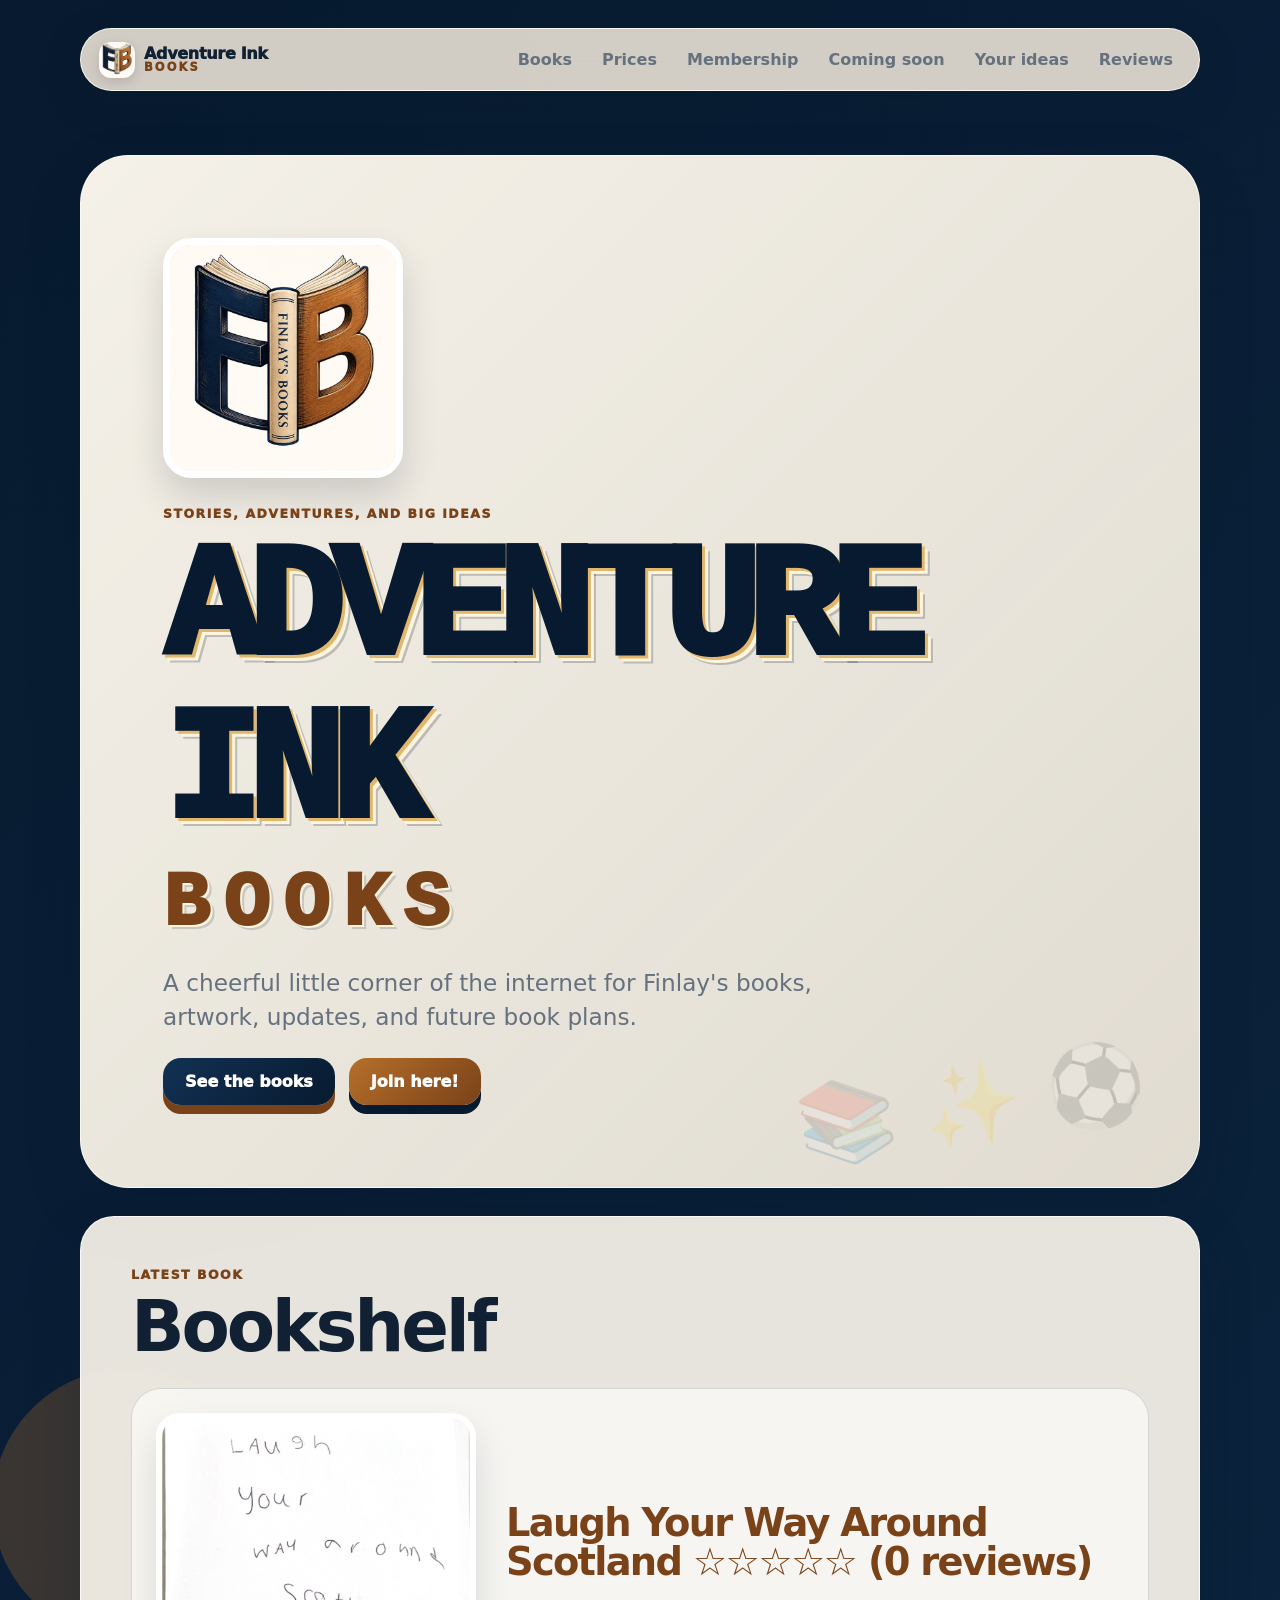
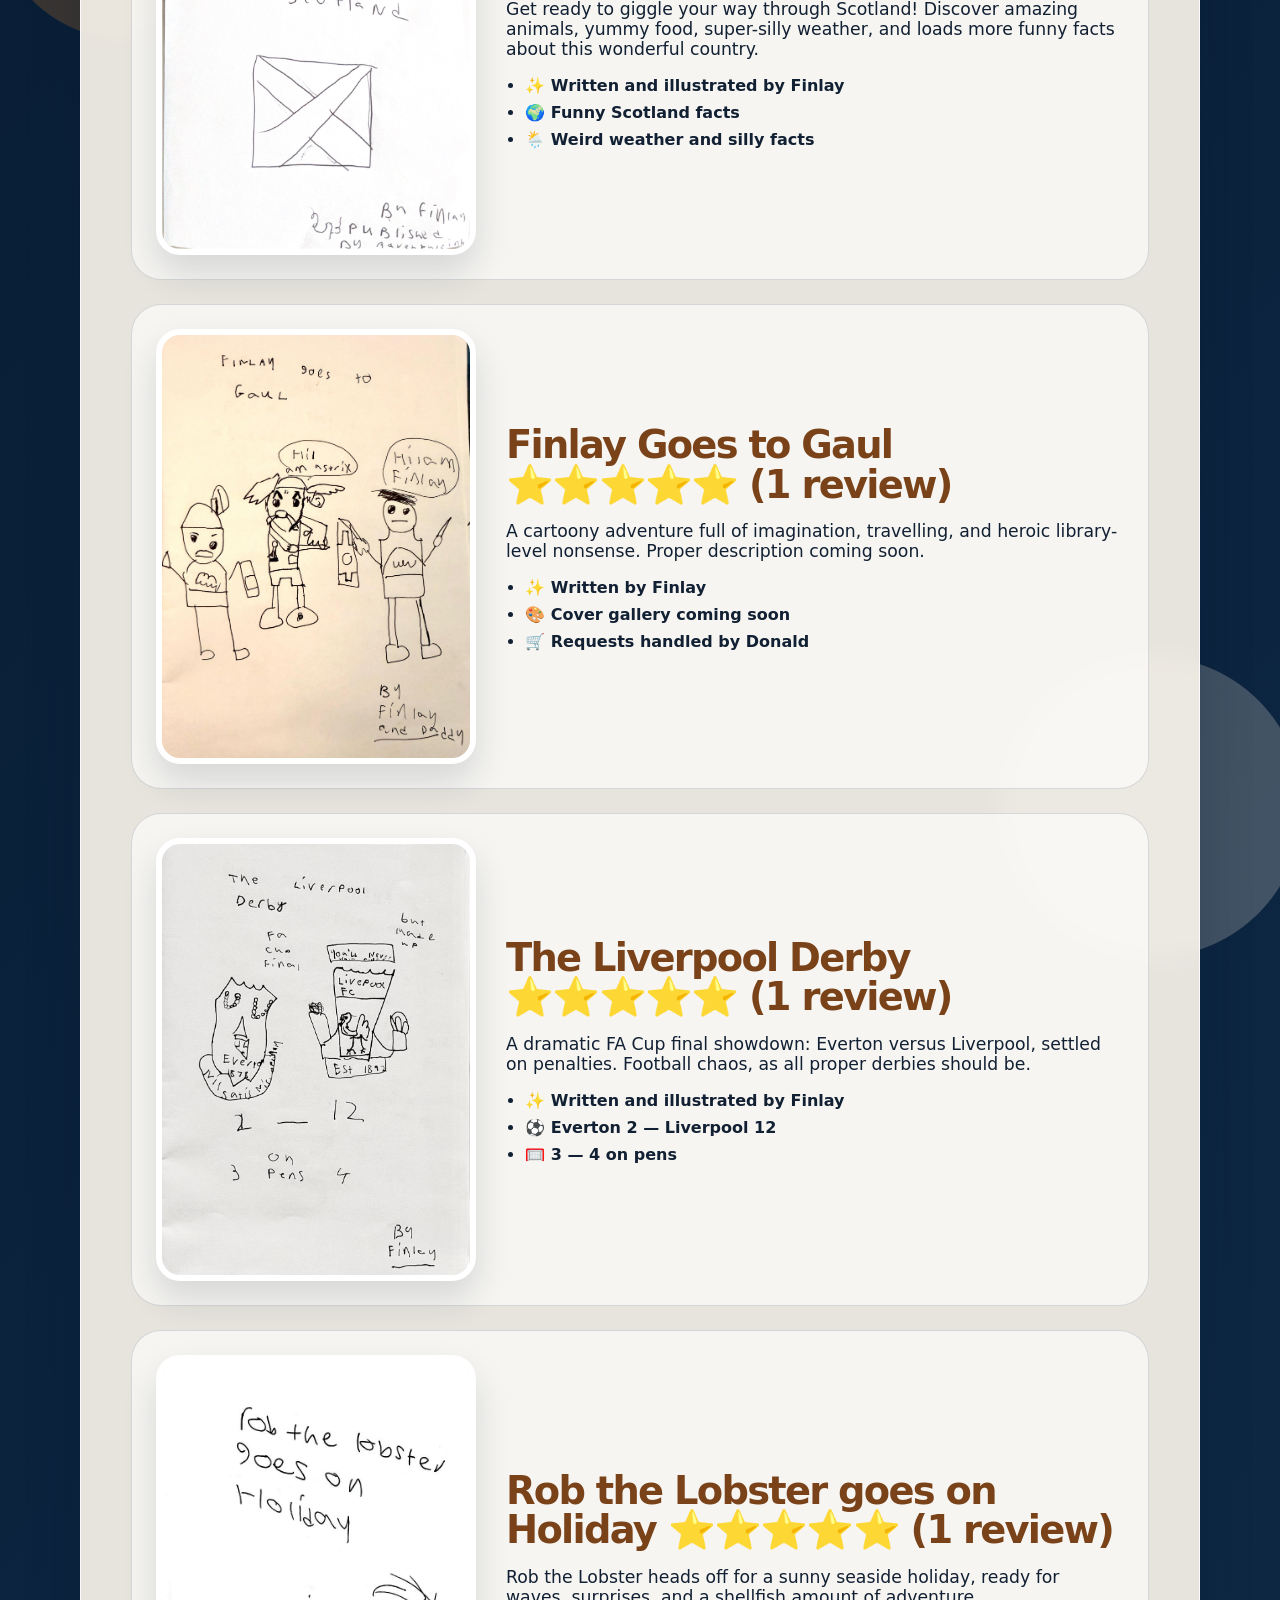
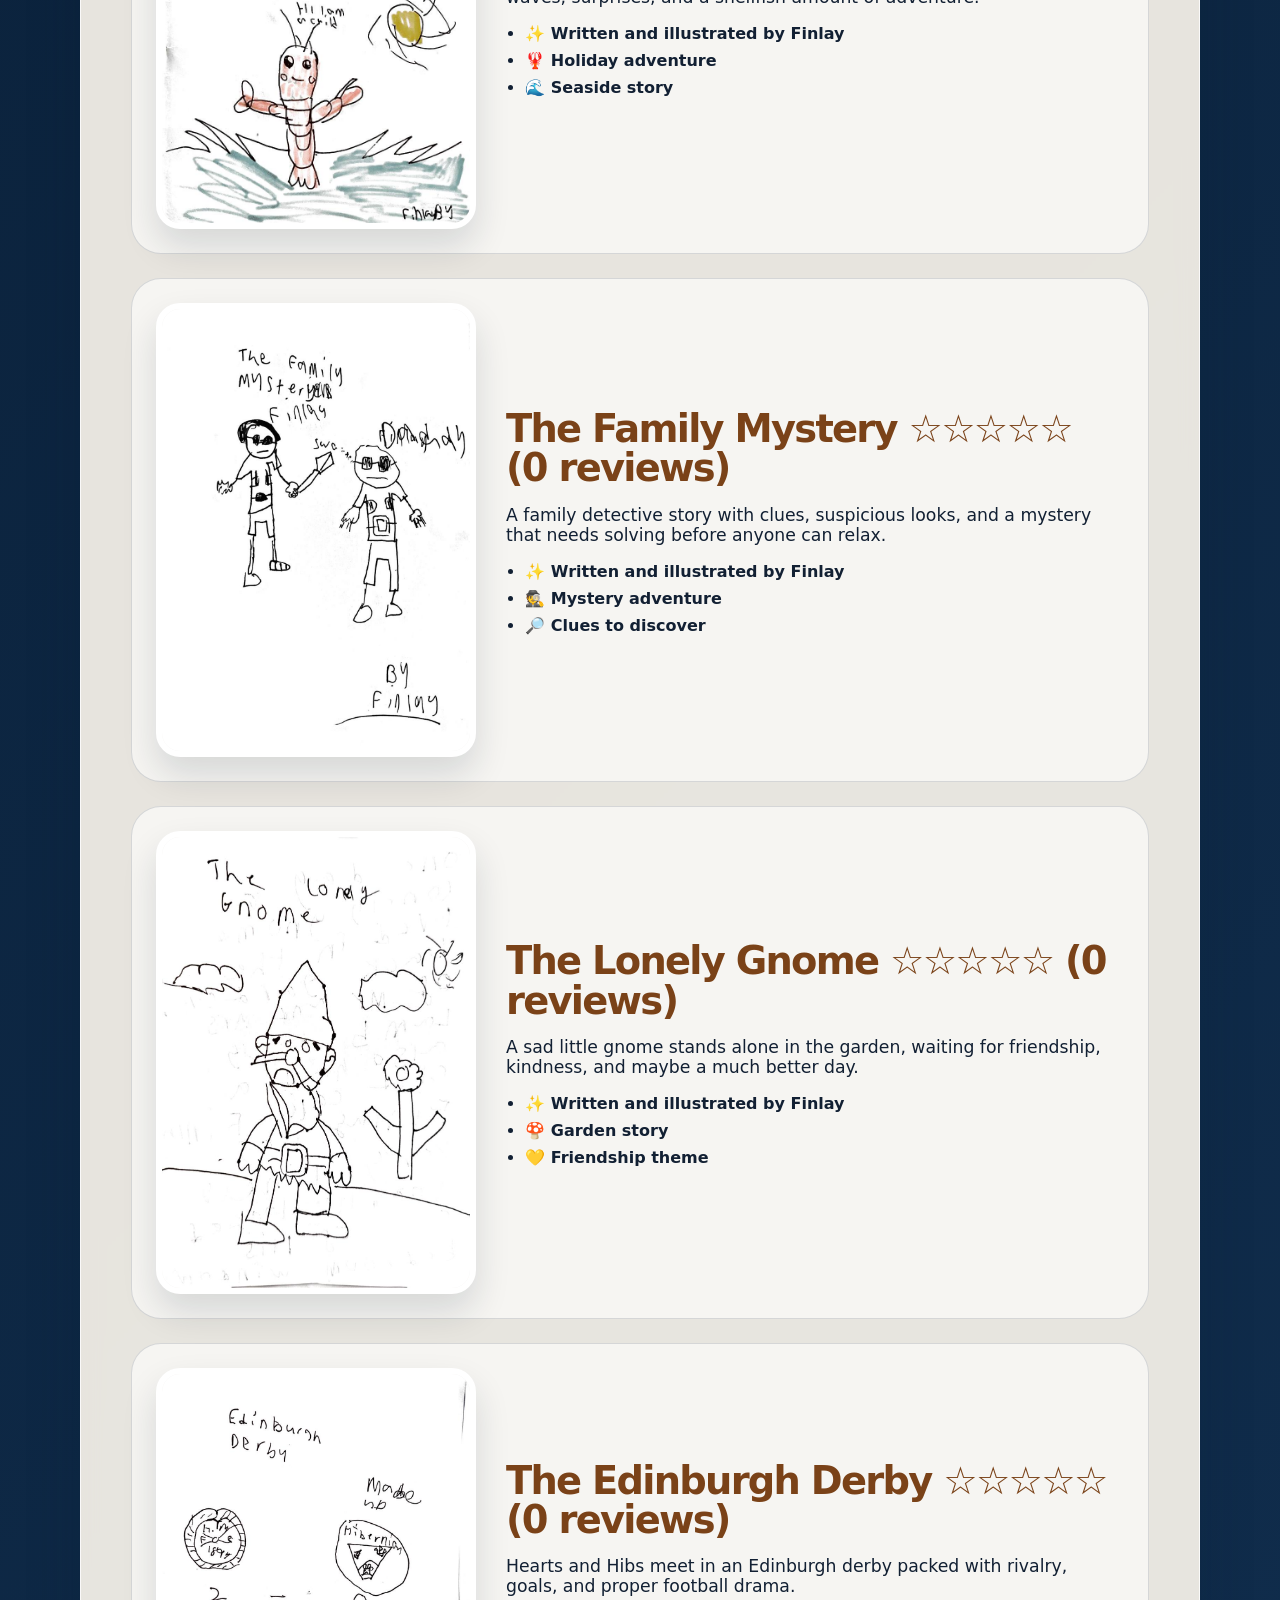
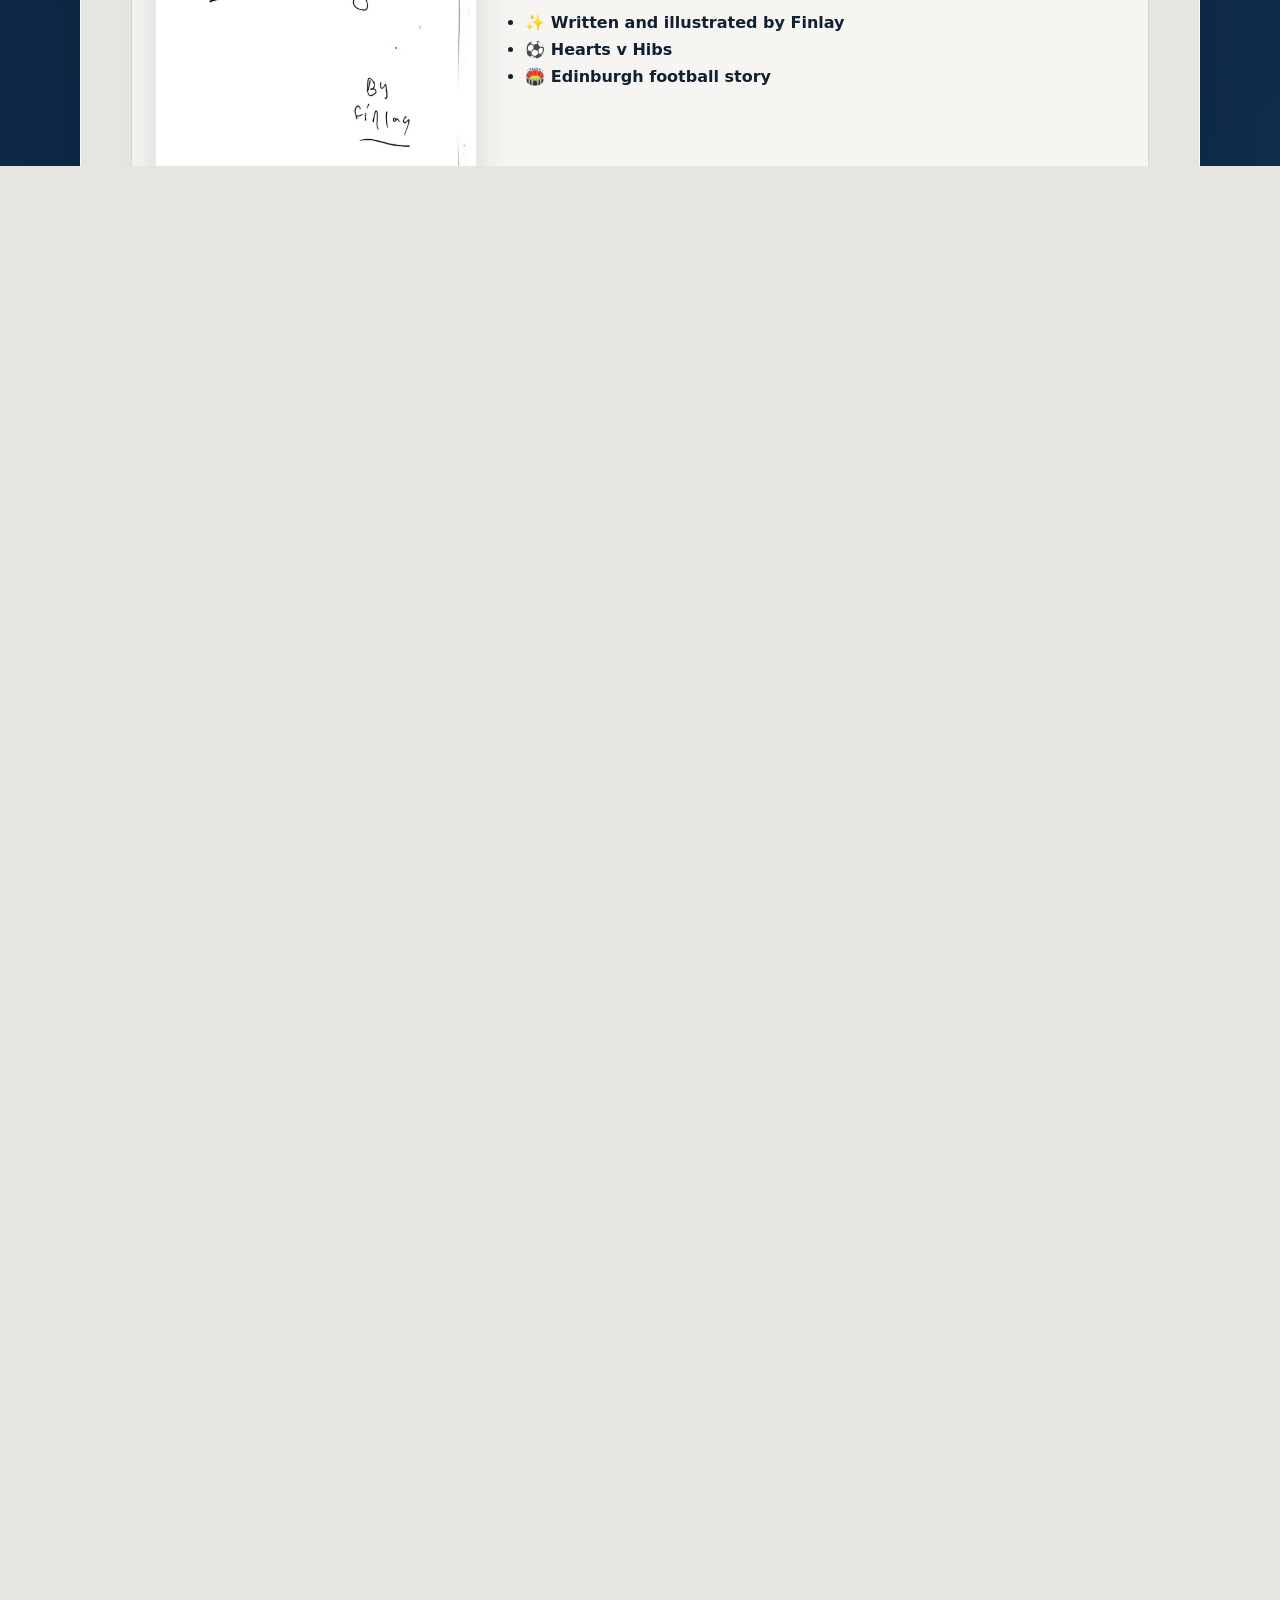
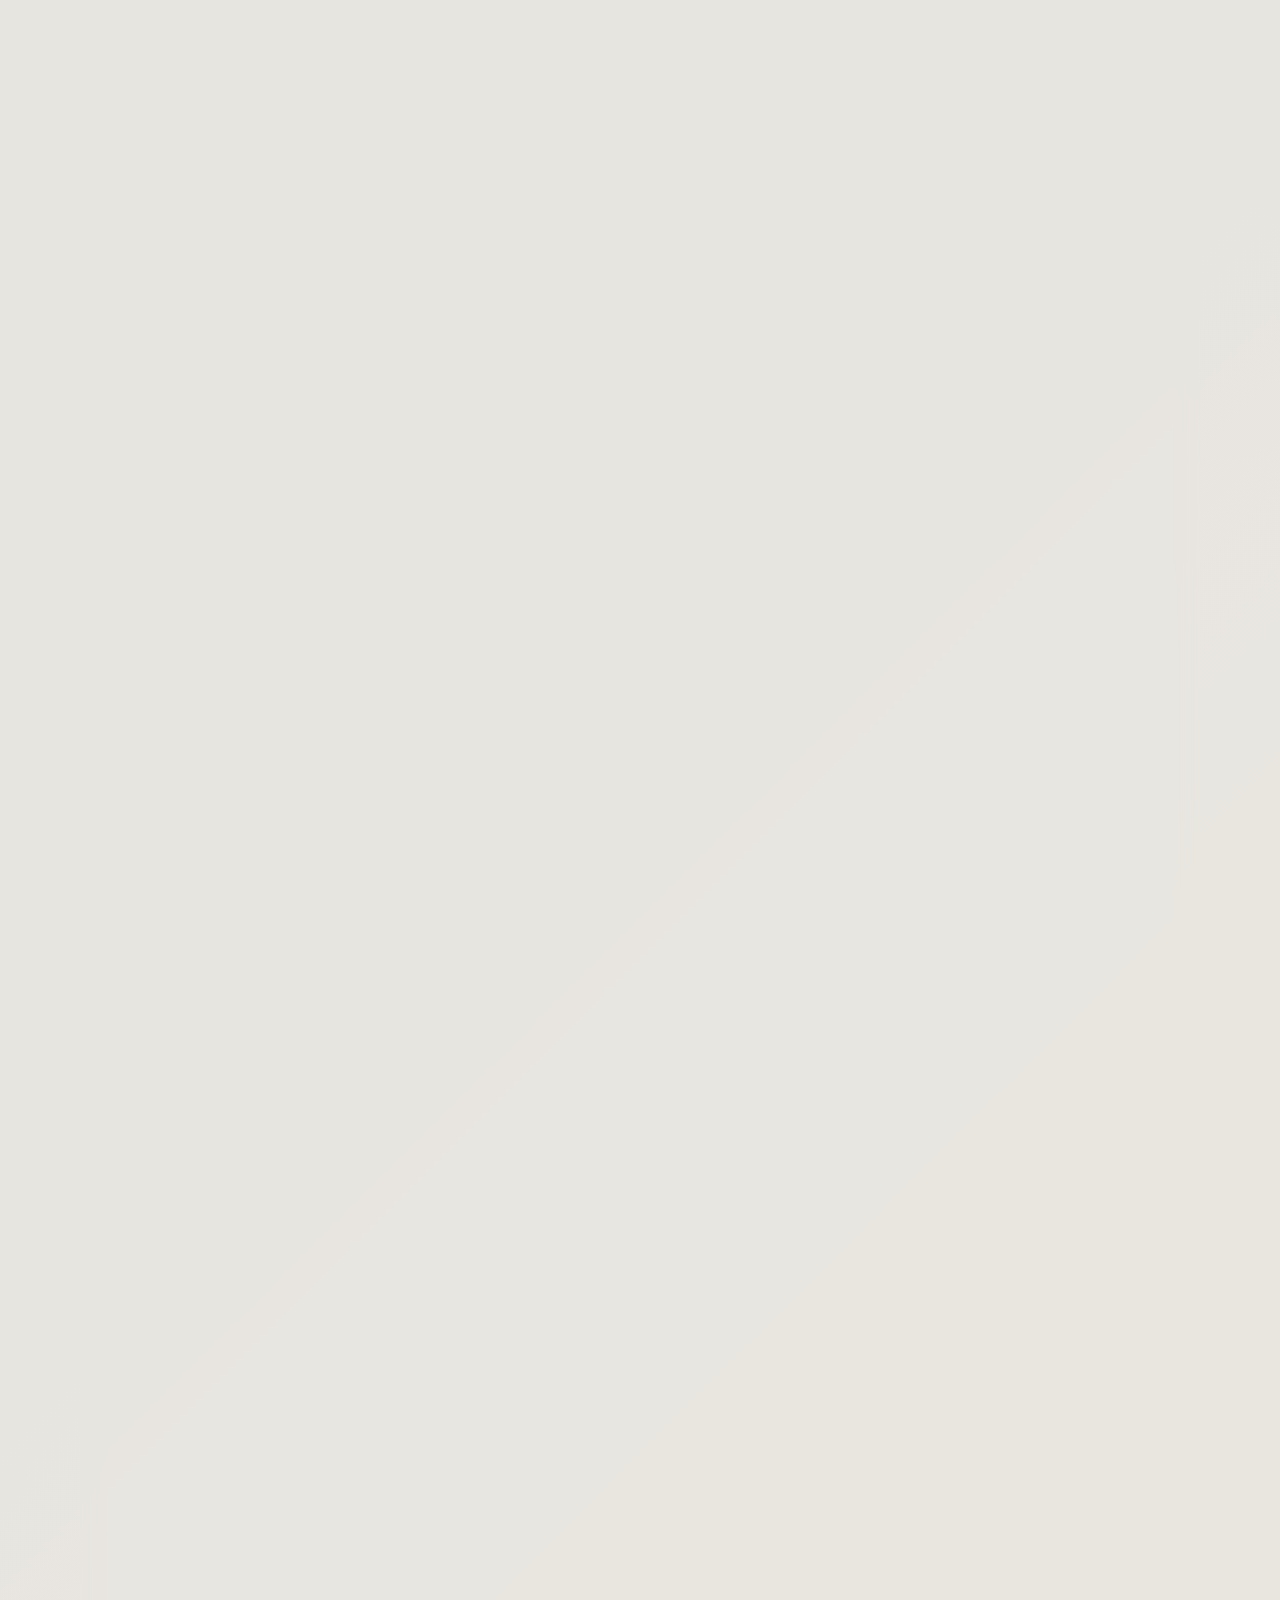
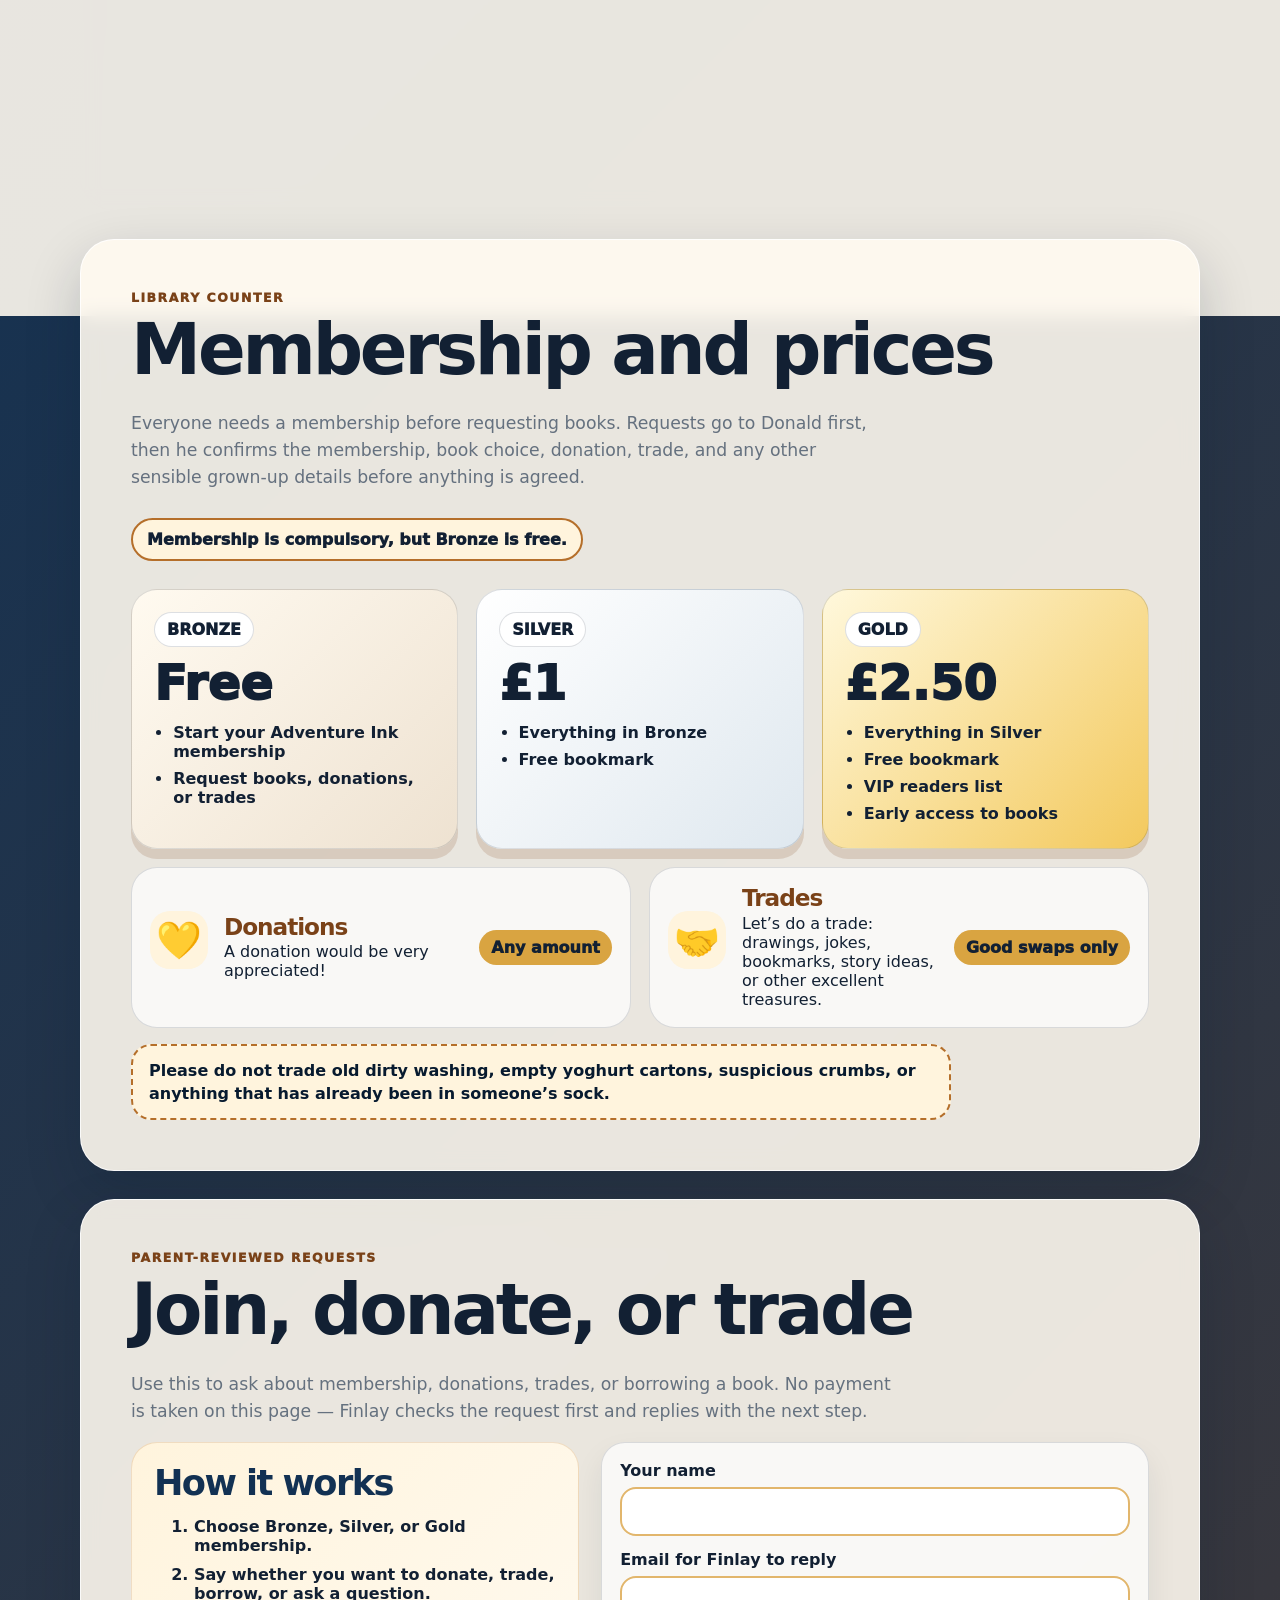
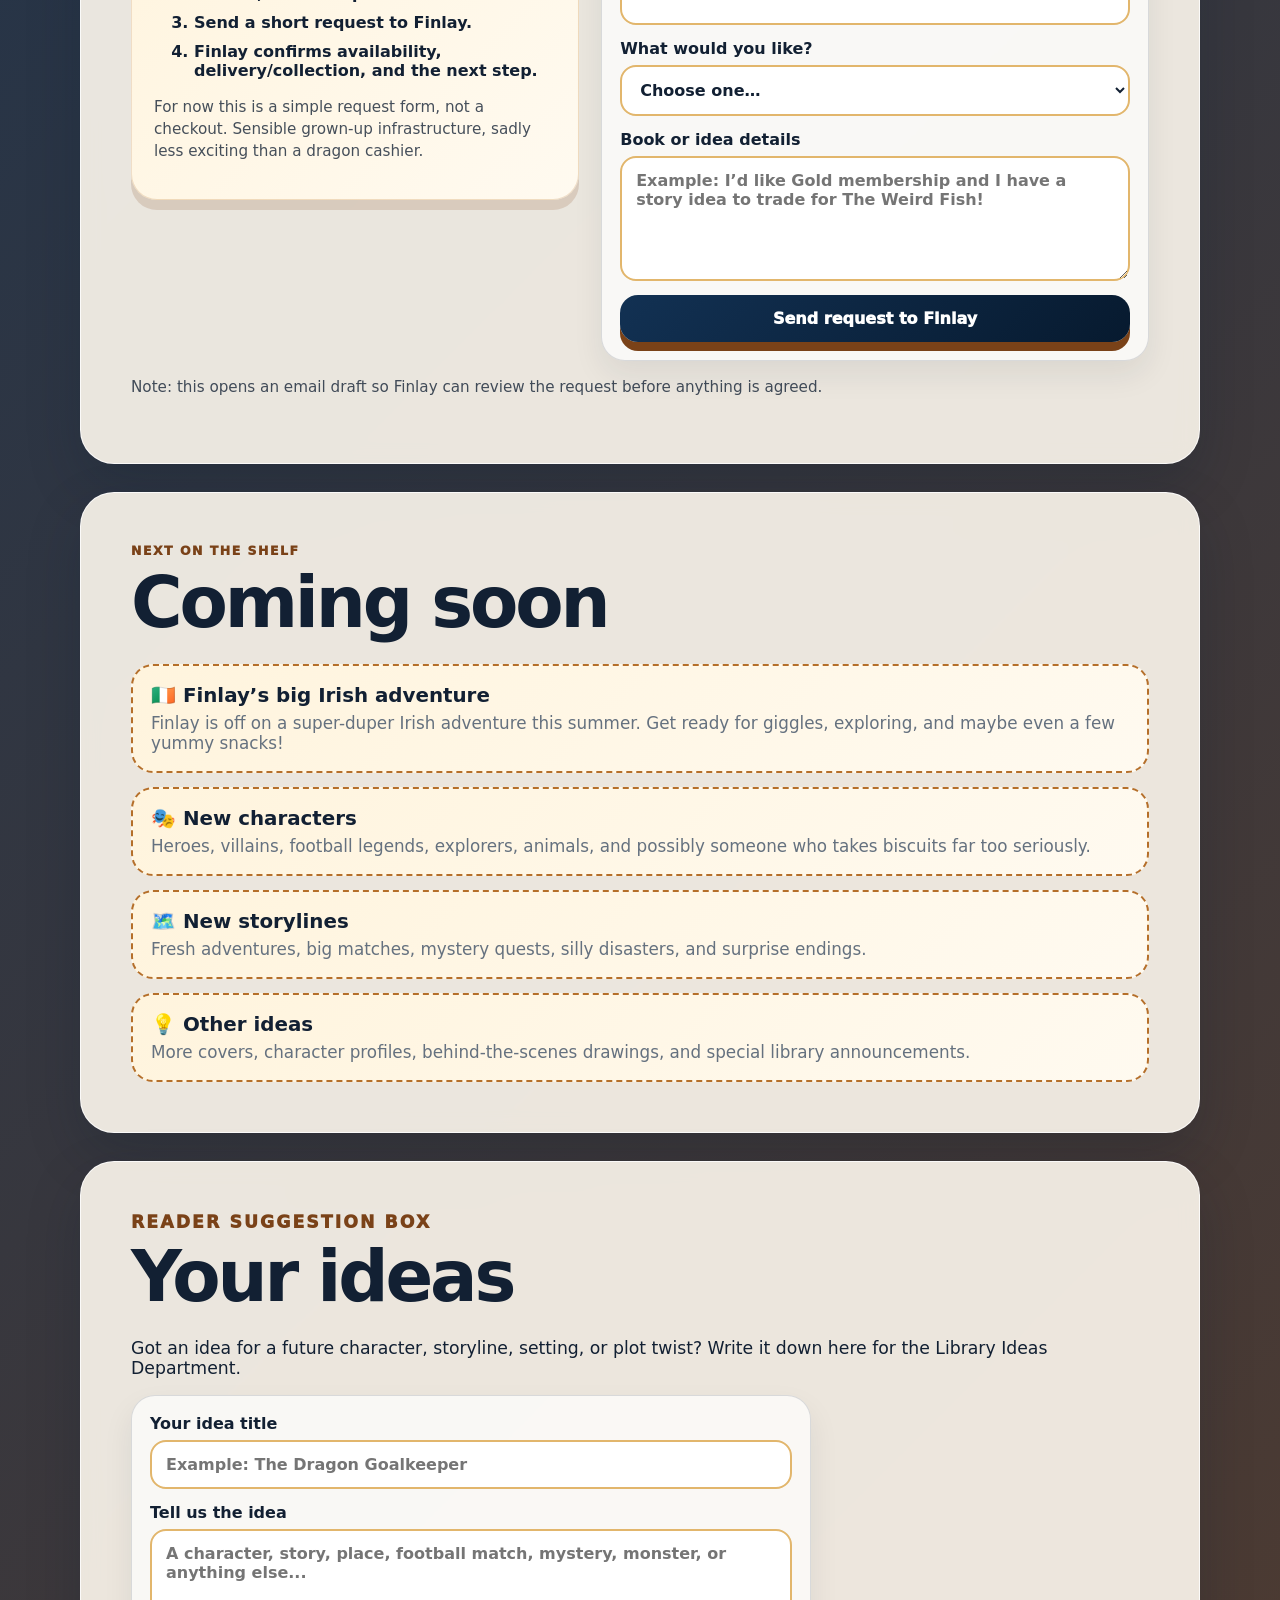
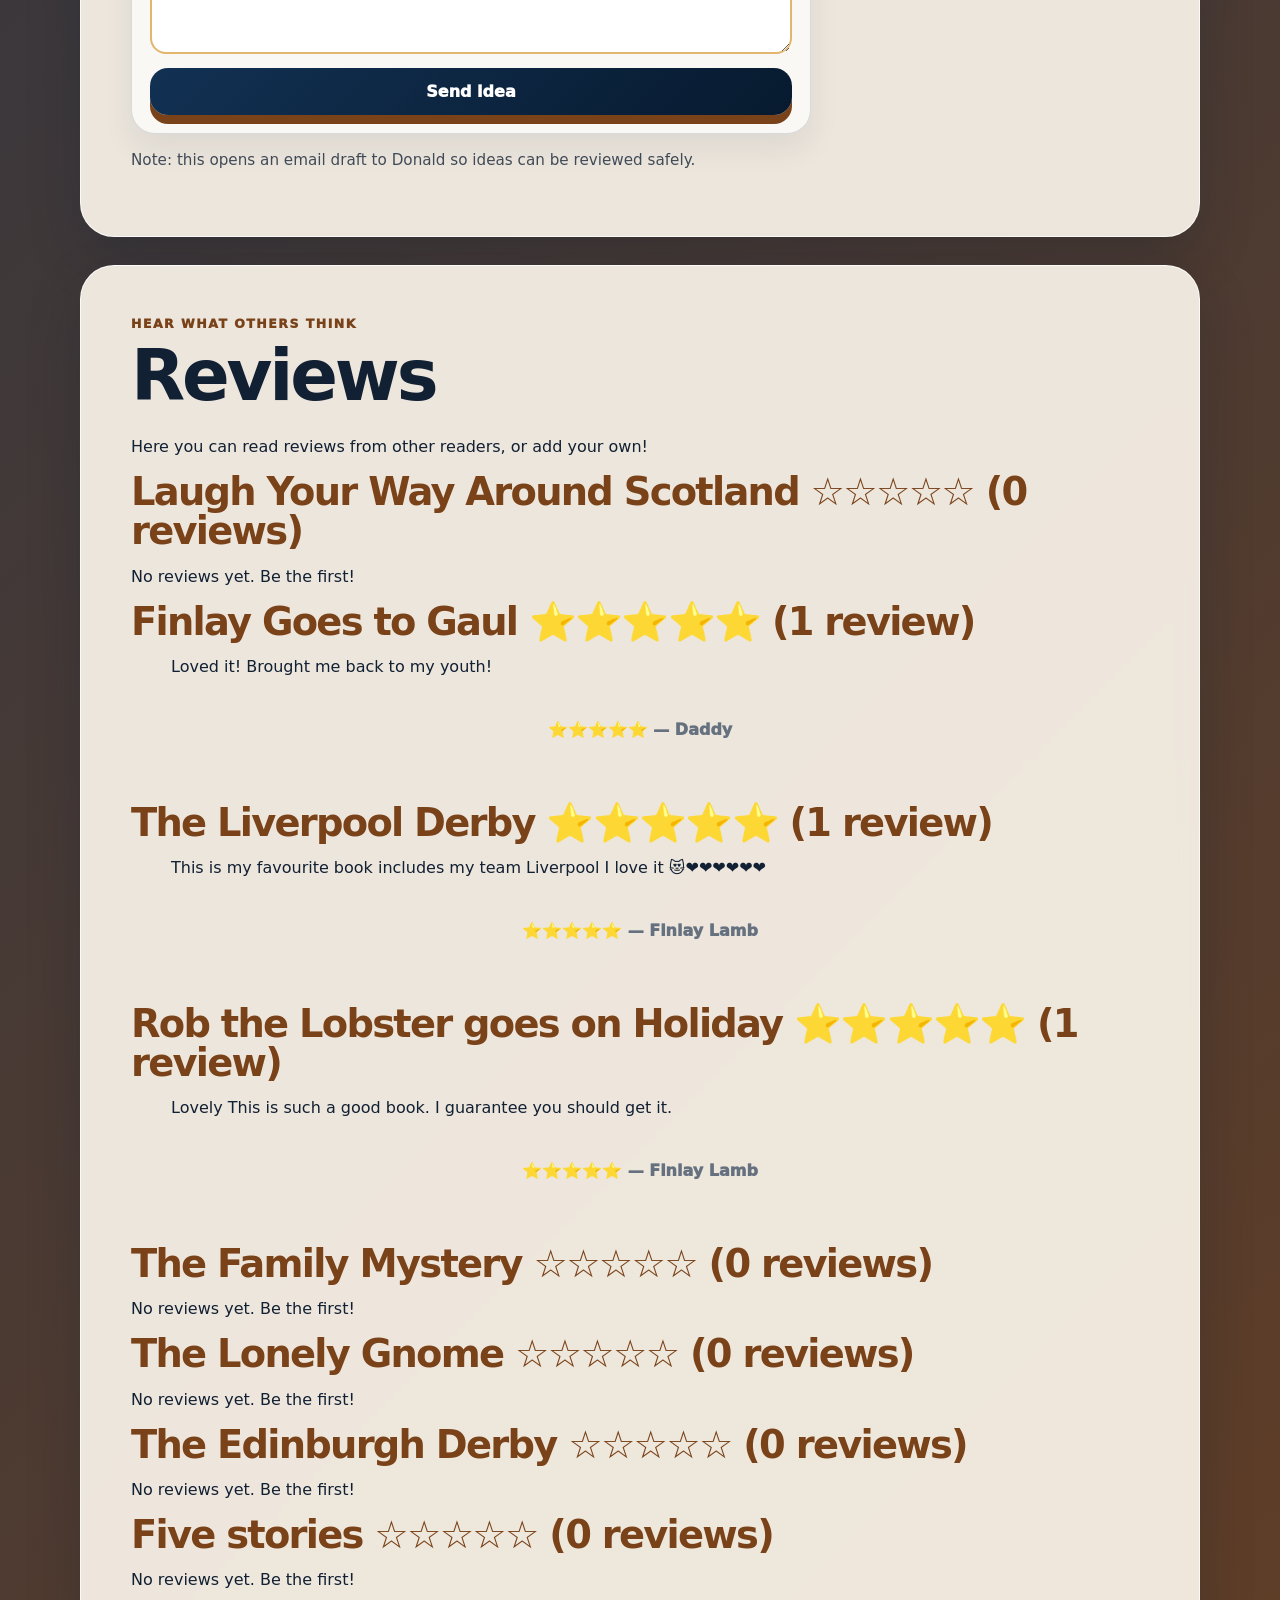
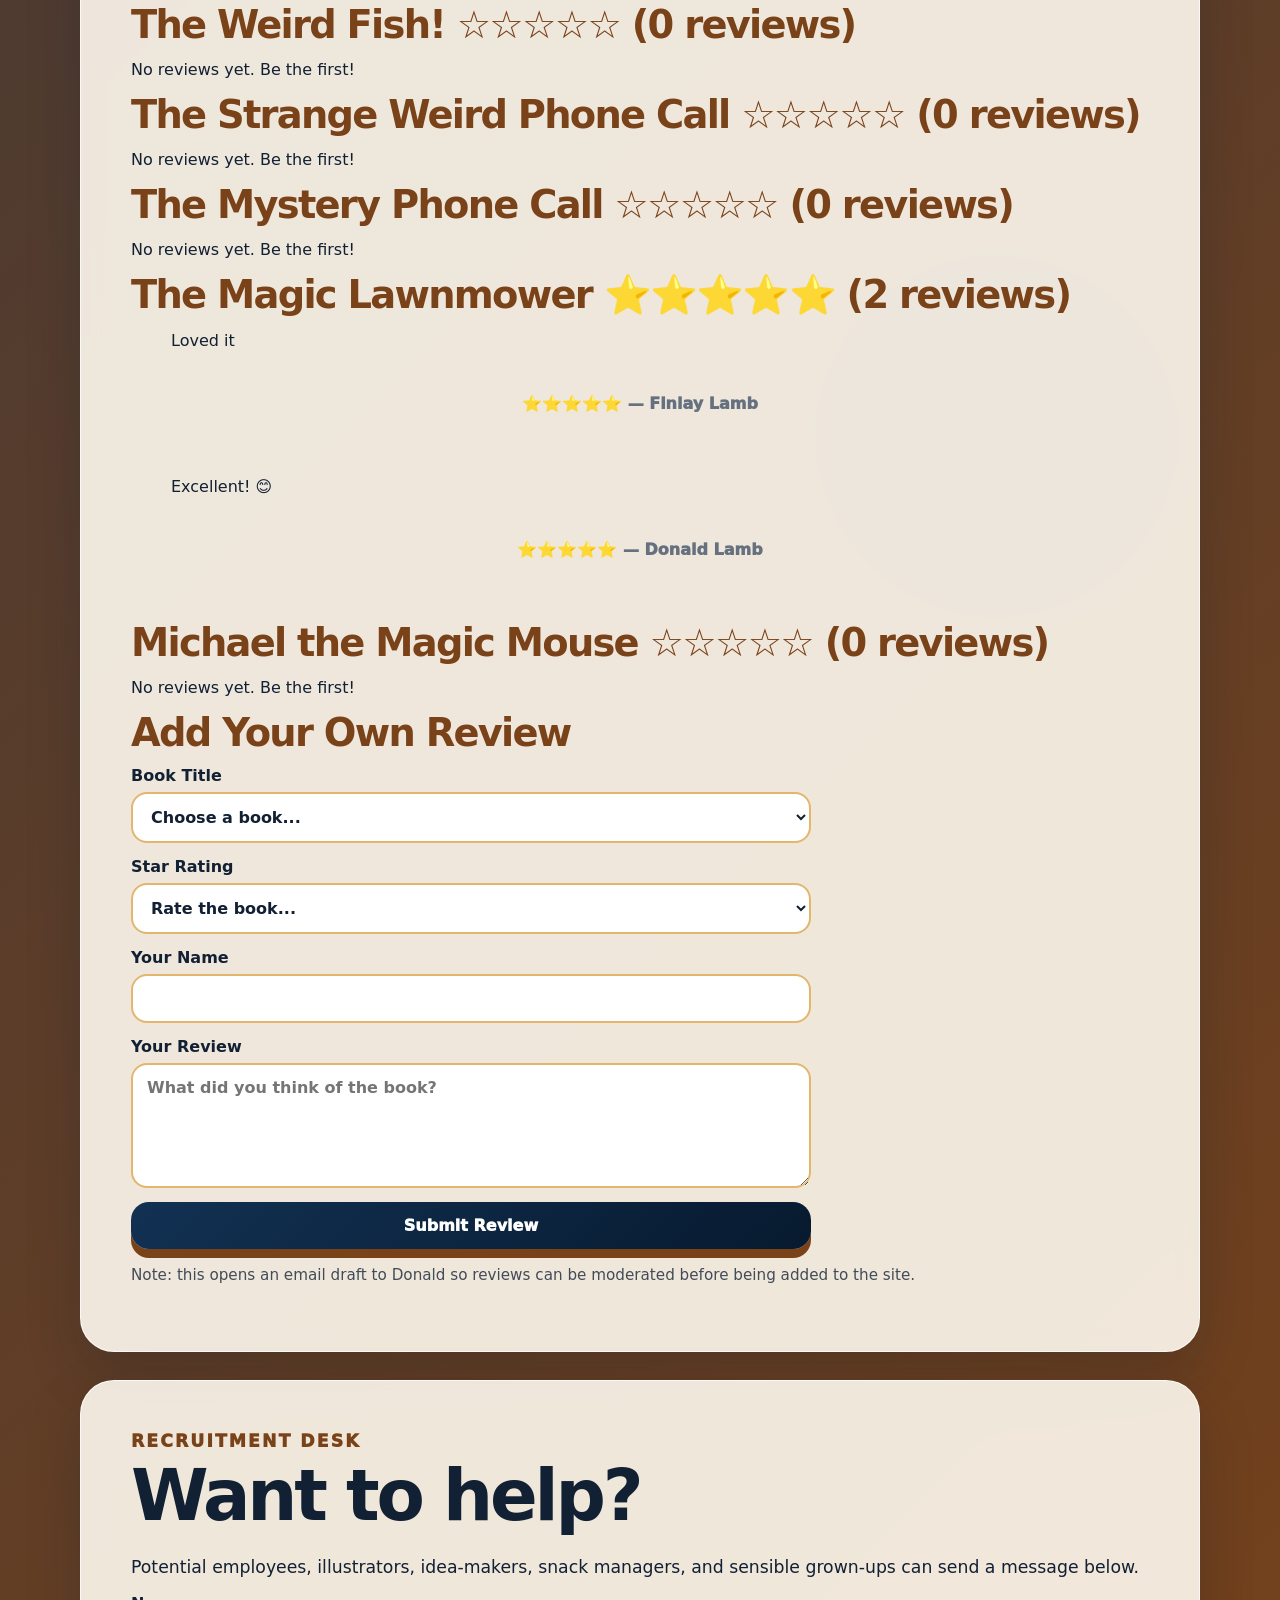
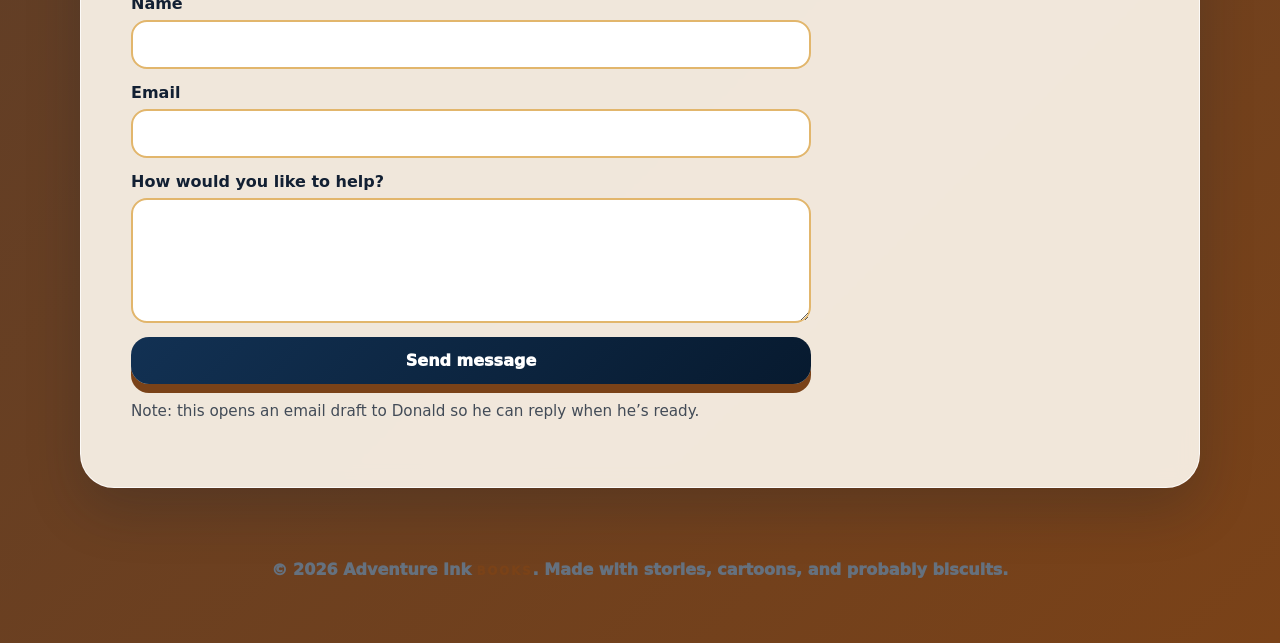
==== index.html @ 93c7fa30 "Use PDF render as Scotland book cover" ====
<!doctype html>
<html lang="en">
<head>
  <meta charset="utf-8" />
  <meta name="viewport" content="width=device-width, initial-scale=1" />
  <meta name="description" content="Adventure Ink Books — a fun place for stories, book covers, updates, and creative projects." />
  <title>Adventure Ink Books</title>
  <link rel="stylesheet" href="styles.css?v=pricing-donation-20260705-1" />
</head>
<body>
  <header class="hero">
    <nav class="topbar" aria-label="Main navigation">
      <a class="logo" href="#top" aria-label="Adventure Ink Books home">
        <img src="images/finlays-library-logo.jpg" alt="" class="logo-mark" />
        <span class="brand-lockup"><span>Adventure Ink</span><small>Books</small></span>
      </a>
      <div class="nav-links">
        <a href="#books">Books</a>
        <a href="#prices">Prices</a>
        <a href="#order-request">Membership</a>
        <a href="#coming-soon">Coming soon</a>
        <a href="#your-ideas">Your ideas</a>
        <a href="#reviews">Reviews</a>
      </div>
    </nav>

    <section id="top" class="hero-card">
      <img class="hero-logo" src="images/finlays-library-logo.jpg" alt="Adventure Ink Books logo" />
      <p class="eyebrow">Stories, adventures, and big ideas</p>
      <h1 class="site-title"><span>Adventure Ink</span><small>Books</small></h1>
      <p class="hero-text">A cheerful little corner of the internet for Finlay's books, artwork, updates, and future book plans.</p>
      <div class="hero-actions">
        <a class="button" href="#books">See the books</a>
        <a class="button secondary-button" href="#order-request">Join here!</a>
      </div>
    </section>
  </header>

  <main>
    <section id="books" class="section">
      <div class="section-heading">
        <p class="eyebrow">Latest book</p>
        <h2>Bookshelf</h2>
      </div>

      <div id="bookshelf-list"></div>
    </section>

    <section id="prices" class="section prices-section">
      <div class="section-heading">
        <p class="eyebrow">Library counter</p>
        <h2>Membership and prices</h2>
      </div>
      <p class="section-intro">Everyone needs a membership before requesting books. Requests go to Donald first, then he confirms the membership, book choice, donation, trade, and any other sensible grown-up details before anything is agreed.</p>
      <p class="membership-rule">Membership is compulsory, but Bronze is free.</p>

      <div class="membership-grid" aria-label="Membership options">
        <article class="tier-card bronze-tier">
          <span class="tier-label">Bronze</span>
          <p class="tier-price">Free</p>
          <ul class="deal-list">
            <li>Start your Adventure Ink membership</li>
            <li>Request books, donations, or trades</li>
          </ul>
        </article>
        <article class="tier-card silver-tier">
          <span class="tier-label">Silver</span>
          <p class="tier-price">£1</p>
          <ul class="deal-list">
            <li>Everything in Bronze</li>
            <li>Free bookmark</li>
          </ul>
        </article>
        <article class="tier-card gold-tier">
          <span class="tier-label">Gold</span>
          <p class="tier-price">£2.50</p>
          <ul class="deal-list">
            <li>Everything in Silver</li>
            <li>Free bookmark</li>
            <li>VIP readers list</li>
            <li>Early access to books</li>
          </ul>
        </article>
      </div>

      <div class="price-strip" aria-label="Book prices">
        <article>
          <span class="card-icon">💛</span>
          <div>
            <h3>Donations</h3>
            <p>A donation would be very appreciated!</p>
          </div>
          <p class="price-note">Any amount</p>
        </article>
        <article>
          <span class="card-icon">🤝</span>
          <div>
            <h3>Trades</h3>
            <p>Let’s do a trade: drawings, jokes, bookmarks, story ideas, or other excellent treasures.</p>
          </div>
          <p class="price-note">Good swaps only</p>
        </article>
      </div>
      <p class="trade-warning">Please do not trade old dirty washing, empty yoghurt cartons, suspicious crumbs, or anything that has already been in someone’s sock.</p>
    </section>

    <section id="order-request" class="section order-section">
      <div class="section-heading">
        <p class="eyebrow">Parent-reviewed requests</p>
        <h2>Join, donate, or trade</h2>
      </div>
      <p class="section-intro">Use this to ask about membership, donations, trades, or borrowing a book. No payment is taken on this page — Finlay checks the request first and replies with the next step.</p>
      <div class="request-layout">
        <div class="request-card">
          <h3>How it works</h3>
          <ol>
            <li>Choose Bronze, Silver, or Gold membership.</li>
            <li>Say whether you want to donate, trade, borrow, or ask a question.</li>
            <li>Send a short request to Finlay.</li>
            <li>Finlay confirms availability, delivery/collection, and the next step.</li>
          </ol>
          <p class="small-note">For now this is a simple request form, not a checkout. Sensible grown-up infrastructure, sadly less exciting than a dragon cashier.</p>
        </div>
        <form class="contact-form request-form" action="mailto:donlamb@compuserve.com" method="post" enctype="text/plain">
          <label>Your name <input name="name" autocomplete="name" required></label>
          <label>Email for Finlay to reply <input type="email" name="email" autocomplete="email" required></label>
          <label>What would you like?
            <select name="request-type" required>
              <option value="">Choose one…</option>
              <option>Bronze membership (free)</option>
              <option>Silver membership (£1)</option>
              <option>Gold membership (£2.50)</option>
              <option>Make a donation</option>
              <option>Offer a trade</option>
              <option>Borrow a book</option>
              <option>Ask a question first</option>
            </select>
          </label>
          <label>Book or idea details <textarea name="details" rows="5" placeholder="Example: I’d like Gold membership and I have a story idea to trade for The Weird Fish!" required></textarea></label>
          <button type="submit">Send request to Finlay</button>
        </form>
      </div>
      <p class="small-note">Note: this opens an email draft so Finlay can review the request before anything is agreed.</p>
    </section>

    <section id="coming-soon" class="section coming-section">
      <div class="section-heading">
        <p class="eyebrow">Next on the shelf</p>
        <h2>Coming soon</h2>
      </div>
      <div class="coming-list">
        <div><strong>🇮🇪 Finlay’s big Irish adventure</strong><span>Finlay is off on a super-duper Irish adventure this summer. Get ready for giggles, exploring, and maybe even a few yummy snacks!</span></div>
        <div><strong>🎭 New characters</strong><span>Heroes, villains, football legends, explorers, animals, and possibly someone who takes biscuits far too seriously.</span></div>
        <div><strong>🗺️ New storylines</strong><span>Fresh adventures, big matches, mystery quests, silly disasters, and surprise endings.</span></div>
        <div><strong>💡 Other ideas</strong><span>More covers, character profiles, behind-the-scenes drawings, and special library announcements.</span></div>
      </div>
    </section>

    <section id="your-ideas" class="section ideas-section">
      <div class="section-heading">
        <p class="eyebrow">Reader suggestion box</p>
        <h2>Your ideas</h2>
      </div>
      <p>Got an idea for a future character, storyline, setting, or plot twist? Write it down here for the Library Ideas Department.</p>
      <form class="contact-form idea-form" action="mailto:donlamb@compuserve.com" method="post" enctype="text/plain">
        <label>Your idea title <input name="idea-title" placeholder="Example: The Dragon Goalkeeper" required></label>
        <label>Tell us the idea <textarea name="idea" rows="5" placeholder="A character, story, place, football match, mystery, monster, or anything else..." required></textarea></label>
        <button type="submit">Send idea</button>
      </form>
      <p class="small-note">Note: this opens an email draft to Donald so ideas can be reviewed safely.</p>
    </section>

    <section id="reviews" class="section reviews-section">
      <div class="section-heading">
        <p class="eyebrow">Hear what others think</p>
        <h2>Reviews</h2>
      </div>
      <p>Here you can read reviews from other readers, or add your own!</p>

      <div id="reviews-list" class="reviews-list"></div>

      <form id="review-form" class="contact-form review-form" action="mailto:donlamb@compuserve.com" method="post" enctype="text/plain">
        <h3>Add Your Own Review</h3>
        <label>Book Title
          <select id="review-book-title" name="book-title" required>
            <option value="">Choose a book...</option>
          </select>
        </label>
        <label>Star Rating
          <select id="review-star-rating" name="star-rating" required>
            <option value="">Rate the book...</option>
            <option value="5">⭐⭐⭐⭐⭐ 5 Stars</option>
            <option value="4">⭐⭐⭐⭐ 4 Stars</option>
            <option value="3">⭐⭐⭐ 3 Stars</option>
            <option value="2">⭐⭐ 2 Stars</option>
            <option value="1">⭐ 1 Star</option>
          </select>
        </label>
        <label>Your Name <input id="reviewer-name" name="reviewer-name" autocomplete="name" required></label>
        <label>Your Review <textarea id="review-text" name="review-text" rows="5" placeholder="What did you think of the book?" required></textarea></label>
        <button type="submit">Submit Review</button>
      </form>
      <p class="small-note">Note: this opens an email draft to Donald so reviews can be moderated before being added to the site.</p>
    </section>

    <section id="join" class="section join-section">
      <div class="section-heading">
        <p class="eyebrow">Recruitment desk</p>
        <h2>Want to help?</h2>
      </div>
      <p>Potential employees, illustrators, idea-makers, snack managers, and sensible grown-ups can send a message below.</p>
      <form class="contact-form" action="mailto:donlamb@compuserve.com" method="post" enctype="text/plain">
        <label>Name <input name="name" autocomplete="name" required></label>
        <label>Email <input type="email" name="email" autocomplete="email" required></label>
        <label>How would you like to help? <textarea name="message" rows="5" required></textarea></label>
        <button type="submit">Send message</button>
      </form>
      <p class="small-note">Note: this opens an email draft to Donald so he can reply when he’s ready.</p>
    </section>
  </main>

  <footer>
    <p>© 2026 <span class="footer-brand"><span>Adventure Ink</span> <small>Books</small></span>. Made with stories, cartoons, and probably biscuits.</p>
  </footer>
  <script src="library.js?v=bookshelf-laugh-scotland-cover-20260710-1"></script>
</body>
</html>
---- styles.css ----
:root {
  --ink: #122033;
  --muted: #65717f;
  --navy: #071a2f;
  --navy-soft: #123153;
  --book-gold: #b56f2a;
  --book-gold-dark: #7a4218;
  --page-cream: #fff6e6;
  --paper: #fffaf0;
  --blue: #123153;
  --blue-dark: #071a2f;
  --sun: #d9a441;
  --orange: #b56f2a;
  --pink: #b56f2a;
  --green: #2f6f5e;
  --mint: #e8dcc5;
  --card: rgba(255, 250, 240, .90);
  --line: rgba(18, 32, 51, .14);
  --shadow: 0 22px 55px rgba(7, 26, 47, .20);
  --shadow-pop: 0 10px 0 rgba(122, 66, 24, .16);
  --radius-xl: 34px;
  --radius-lg: 24px;
}

* { box-sizing: border-box; }
html { scroll-behavior: smooth; }
body {
  margin: 0;
  font-family: ui-rounded, "SF Pro Rounded", "Nunito", "Arial Rounded MT Bold", system-ui, -apple-system, BlinkMacSystemFont, "Segoe UI", sans-serif;
  color: var(--ink);
  background:
    radial-gradient(circle at 10% 10%, rgba(181, 111, 42, .28) 0 135px, transparent 136px),
    radial-gradient(circle at 90% 16%, rgba(255, 246, 230, .22) 0 150px, transparent 151px),
    radial-gradient(circle at 78% 88%, rgba(18, 49, 83, .38) 0 180px, transparent 181px),
    linear-gradient(135deg, #071a2f 0%, #123153 48%, #7a4218 100%);
  min-height: 100vh;
}

body::before {
  content: "";
  position: fixed;
  inset: 0;
  pointer-events: none;
  opacity: .42;
  background-image:
    linear-gradient(rgba(23,32,51,.035) 1px, transparent 1px),
    linear-gradient(90deg, rgba(23,32,51,.035) 1px, transparent 1px);
  background-size: 42px 42px;
  mask-image: linear-gradient(180deg, black, transparent 82%);
}

a { color: inherit; }

.hero {
  min-height: 70vh;
  padding: clamp(16px, 3vw, 28px);
  display: grid;
  align-content: start;
  gap: clamp(34px, 6vw, 64px);
}

.topbar {
  max-width: 1120px;
  width: 100%;
  margin: 0 auto;
  display: flex;
  justify-content: space-between;
  align-items: center;
  gap: 16px;
  background: rgba(255, 246, 230, .82);
  border: 1px solid rgba(255, 250, 240, .9);
  box-shadow: 0 14px 40px rgba(7, 26, 47, .22);
  backdrop-filter: blur(16px);
  border-radius: 999px;
  padding: 12px 14px 12px 18px;
  position: sticky;
  top: 12px;
  z-index: 5;
}

.logo {
  display: inline-flex;
  align-items: center;
  gap: 9px;
  font-weight: 950;
  text-decoration: none;
  white-space: nowrap;
}
.brand-lockup {
  display: grid;
  gap: 1px;
  line-height: .96;
}
.brand-lockup > span {
  letter-spacing: -.02em;
}
.brand-lockup small,
.footer-brand small {
  color: var(--book-gold-dark);
  font-size: .72em;
  font-weight: 950;
  letter-spacing: .18em;
  text-transform: uppercase;
}
.logo-mark {
  width: 36px;
  height: 36px;
  border-radius: 12px;
  object-fit: cover;
  box-shadow: 0 4px 12px rgba(23,32,51,.16);
}
.nav-links { display: flex; flex-wrap: wrap; gap: 6px; justify-content: flex-end; }
.nav-links a {
  text-decoration: none;
  font-weight: 850;
  color: var(--muted);
  padding: 9px 12px;
  border-radius: 999px;
  transition: background .18s ease, color .18s ease, transform .18s ease;
}
.nav-links a:hover { background: #fffaf0; color: var(--book-gold-dark); transform: translateY(-1px); }

.hero-card, .section {
  max-width: 1120px;
  width: min(1120px, calc(100% - 28px));
  margin: 0 auto;
}

.hero-card {
  position: relative;
  overflow: hidden;
  background: linear-gradient(135deg, rgba(255,250,240,.96), rgba(255,246,230,.88));
  border: 1px solid rgba(255,250,240,.9);
  border-radius: clamp(28px, 5vw, 48px);
  padding: clamp(30px, 7vw, 82px);
  box-shadow: var(--shadow);
}
.hero-logo {
  display: block;
  width: clamp(150px, 24vw, 240px);
  height: auto;
  margin: 0 0 clamp(18px, 3vw, 28px);
  border-radius: 28px;
  border: 7px solid white;
  box-shadow: 0 18px 35px rgba(23,32,51,.16);
  background: white;
}
.hero-card::after {
  content: "📚 ✨ ⚽";
  position: absolute;
  right: clamp(18px, 5vw, 52px);
  bottom: clamp(14px, 4vw, 36px);
  font-size: clamp(2.2rem, 7vw, 5rem);
  opacity: .16;
  transform: rotate(-8deg);
}

.eyebrow {
  text-transform: uppercase;
  letter-spacing: .12em;
  font-size: .78rem;
  font-weight: 950;
  color: var(--book-gold-dark);
  margin: 0 0 10px;
}

h1, h2, h3 { line-height: 1.02; margin: 0; letter-spacing: -.045em; }
h1 {
  max-width: 860px;
  font-family: "Courier New", "Lucida Console", monospace;
  font-size: clamp(4rem, 13vw, 10rem);
  font-weight: 950;
  letter-spacing: -.08em;
  color: var(--navy);
  text-transform: uppercase;
  text-shadow:
    3px 3px 0 #e2b66c,
    6px 6px 0 #fff4dd,
    8px 8px 0 rgba(7,26,47,.22);
}
.site-title {
  display: grid;
  gap: clamp(4px, 1vw, 12px);
}
.site-title small {
  display: block;
  font: inherit;
  font-size: clamp(1.9rem, 6vw, 4.8rem);
  color: var(--book-gold-dark);
  letter-spacing: .18em;
  line-height: .95;
  text-shadow:
    2px 2px 0 #fff4dd,
    4px 4px 0 rgba(7,26,47,.16);
}
h2 { font-size: clamp(2rem, 5.5vw, 4.4rem); }
h3 { font-size: clamp(1.45rem, 3.2vw, 2.4rem); color: var(--book-gold-dark); }

.hero-text { font-size: clamp(1.12rem, 2.4vw, 1.45rem); max-width: 720px; color: var(--muted); line-height: 1.5; }
.button, button {
  display: inline-block;
  border: 0;
  border-radius: 18px;
  background: linear-gradient(135deg, var(--navy-soft), var(--navy));
  color: white;
  font: inherit;
  font-weight: 950;
  text-decoration: none;
  padding: 14px 22px;
  box-shadow: 0 9px 0 var(--book-gold-dark);
  cursor: pointer;
  transition: transform .16s ease, box-shadow .16s ease, filter .16s ease;
}
.button:hover, button:hover { transform: translateY(2px); box-shadow: 0 6px 0 var(--book-gold-dark); filter: saturate(1.08); }
.hero-actions { display: flex; flex-wrap: wrap; gap: 14px; align-items: center; position: relative; z-index: 1; }
.secondary-button { background: linear-gradient(135deg, var(--book-gold), var(--book-gold-dark)); box-shadow: 0 9px 0 var(--navy); }
.secondary-button:hover { box-shadow: 0 6px 0 var(--navy); }

.section {
  background: var(--card);
  border: 1px solid rgba(255, 255, 255, .82);
  border-radius: var(--radius-xl);
  padding: clamp(24px, 5vw, 50px);
  margin-bottom: 28px;
  box-shadow: var(--shadow);
  backdrop-filter: blur(10px);
}

.section-heading { margin-bottom: 24px; }
.section-intro { color: var(--muted); max-width: 760px; line-height: 1.55; }
.membership-rule {
  display: inline-block;
  margin: 10px 0 22px;
  padding: 10px 14px;
  border-radius: 999px;
  background: #fff4dd;
  border: 2px solid var(--book-gold);
  font-weight: 950;
}
.book-card {
  display: grid;
  grid-template-columns: minmax(220px, 320px) 1fr;
  gap: 30px;
  align-items: center;
  background: rgba(255,255,255,.62);
  border: 1px solid var(--line);
  border-radius: 30px;
  padding: clamp(16px, 3vw, 24px);
}
.book-card + .book-card { margin-top: 24px; }
.book-card img, .gallery-grid img {
  width: 100%;
  border-radius: 24px;
  border: 6px solid white;
  box-shadow: 0 18px 35px rgba(23,32,51,.14);
  background: white;
}
.book-card p, .join-section p, .section-intro, .ideas-section p { font-size: 1.08rem; }
.book-facts { padding-left: 1.2rem; font-weight: 850; }
.book-facts li { margin: 8px 0; }

.info-grid, .gallery-grid {
  display: grid;
  grid-template-columns: repeat(3, minmax(0, 1fr));
  gap: 18px;
}
.info-card {
  background: #fffaf0;
  border: 1px solid var(--line);
  border-radius: 26px;
  padding: 22px;
  box-shadow: var(--shadow-pop);
  transition: transform .18s ease, box-shadow .18s ease;
}
.info-card:hover { transform: translateY(-3px); box-shadow: 0 16px 0 rgba(37, 48, 71, .11); }
.info-card h3 { font-size: clamp(1.3rem, 2.8vw, 2rem); }
.card-icon { display: inline-grid; place-items: center; font-size: 2.3rem; width: 58px; height: 58px; border-radius: 20px; background: #fff4dd; margin-bottom: 14px; }
.membership-grid {
  display: grid;
  grid-template-columns: repeat(3, minmax(0, 1fr));
  gap: 18px;
  margin-top: 6px;
}
.tier-card {
  display: flex;
  min-height: 260px;
  flex-direction: column;
  gap: 12px;
  border: 1px solid var(--line);
  border-radius: 26px;
  padding: 22px;
  box-shadow: var(--shadow-pop);
  background: #fffaf0;
}
.tier-label {
  width: fit-content;
  padding: 7px 12px;
  border-radius: 999px;
  background: white;
  border: 1px solid var(--line);
  font-weight: 950;
  text-transform: uppercase;
  letter-spacing: 0;
}
.tier-price {
  margin: 0;
  font-size: 3rem;
  line-height: 1;
  font-weight: 1000;
}
.deal-list {
  display: grid;
  gap: 8px;
  margin: 4px 0 0;
  padding-left: 1.2rem;
  font-weight: 850;
}
.bronze-tier { background: linear-gradient(135deg, #fffaf0, #eee2d1); }
.silver-tier { background: linear-gradient(135deg, #ffffff, #dfe8ef); }
.gold-tier { background: linear-gradient(135deg, #fff8dc, #f3c95d); }
.price-strip {
  display: grid;
  grid-template-columns: repeat(2, minmax(0, 1fr));
  gap: 18px;
  margin-top: 18px;
}
.price-strip article {
  display: grid;
  grid-template-columns: auto 1fr auto;
  gap: 16px;
  align-items: center;
  background: rgba(255,255,255,.72);
  border: 1px solid var(--line);
  border-radius: 26px;
  padding: 18px;
}
.price-strip h3 { margin: 0 0 4px; font-size: 1.45rem; }
.price-strip p { margin: 0; }
.trade-warning {
  max-width: 820px;
  margin: 16px 0 0;
  padding: 13px 16px;
  border-radius: 20px;
  background: #fff4dd;
  border: 2px dashed var(--orange);
  color: var(--navy);
  font-weight: 850;
  line-height: 1.45;
}
.price-note {
  display: inline-block;
  margin: 8px 0 0;
  padding: 8px 12px;
  border-radius: 999px;
  background: var(--sun);
  font-weight: 950;
}

.coming-list { display: grid; gap: 14px; }
.coming-list div {
  display: grid;
  gap: 6px;
  background: linear-gradient(135deg, #fff4dd, #fffaf0);
  border: 2px dashed var(--orange);
  border-radius: 22px;
  padding: 18px;
}
.coming-list strong { font-size: 1.24rem; }
.coming-list span { font-size: 1.05rem; color: var(--muted); }

figure { margin: 0; }
figcaption { text-align: center; font-weight: 950; margin-top: 10px; }
.coming-soon {
  min-height: 220px;
  display: grid;
  place-items: center;
  border: 3px dashed var(--orange);
  border-radius: 24px;
  background: #fff4dd;
  color: var(--book-gold-dark);
  font-size: 1.5rem;
  font-weight: 950;
  text-align: center;
  padding: 18px;
}

.request-layout {
  display: grid;
  grid-template-columns: minmax(0, .9fr) minmax(280px, 1.1fr);
  gap: 22px;
  align-items: start;
}
.request-card {
  background: linear-gradient(135deg, #fff4dd, #fffaf0);
  border: 1px solid rgba(181,111,42,.20);
  border-radius: 26px;
  padding: 22px;
  box-shadow: var(--shadow-pop);
}
.request-card h3 { font-size: clamp(1.5rem, 3vw, 2.2rem); color: var(--blue); }
.request-card li { margin: 10px 0; font-weight: 850; }
.contact-form { display: grid; gap: 14px; max-width: 680px; }
.request-form, .idea-form {
  background: rgba(255, 255, 255, .72);
  border: 1px solid var(--line);
  border-radius: 24px;
  padding: 18px;
  box-shadow: 0 14px 30px rgba(23,32,51,.08);
}
label { display: grid; gap: 7px; font-weight: 900; }
input, textarea, select {
  width: 100%;
  border: 2px solid #e2b66c;
  border-radius: 16px;
  padding: 13px 14px;
  font: inherit;
  background: white;
  color: var(--ink);
}
input:focus, textarea:focus, select:focus { outline: 4px solid rgba(181, 111, 42, .28); border-color: var(--navy-soft); }
.small-note { font-size: .95rem !important; opacity: .78; line-height: 1.45; }

footer { text-align: center; padding: 28px 16px 48px; font-weight: 950; color: var(--muted); }

@media (max-width: 820px) {
  .topbar { border-radius: 28px; align-items: flex-start; flex-direction: column; position: static; }
  .nav-links { justify-content: flex-start; }
  .book-card, .gallery-grid, .info-grid, .membership-grid, .price-strip, .request-layout { grid-template-columns: 1fr; }
  .price-strip article { grid-template-columns: auto 1fr; }
  .price-strip .price-note { grid-column: 1 / -1; width: fit-content; }
  .tier-price { font-size: 2.45rem; }
  .hero-card::after { display: none; }
}

@media (max-width: 520px) {
  .hero, .section { width: min(100% - 20px, 1120px); }
  .hero { padding: 12px; }
  .topbar { padding: 12px; }
  .nav-links a { padding: 8px 10px; }
  .button, button { width: 100%; text-align: center; }
}
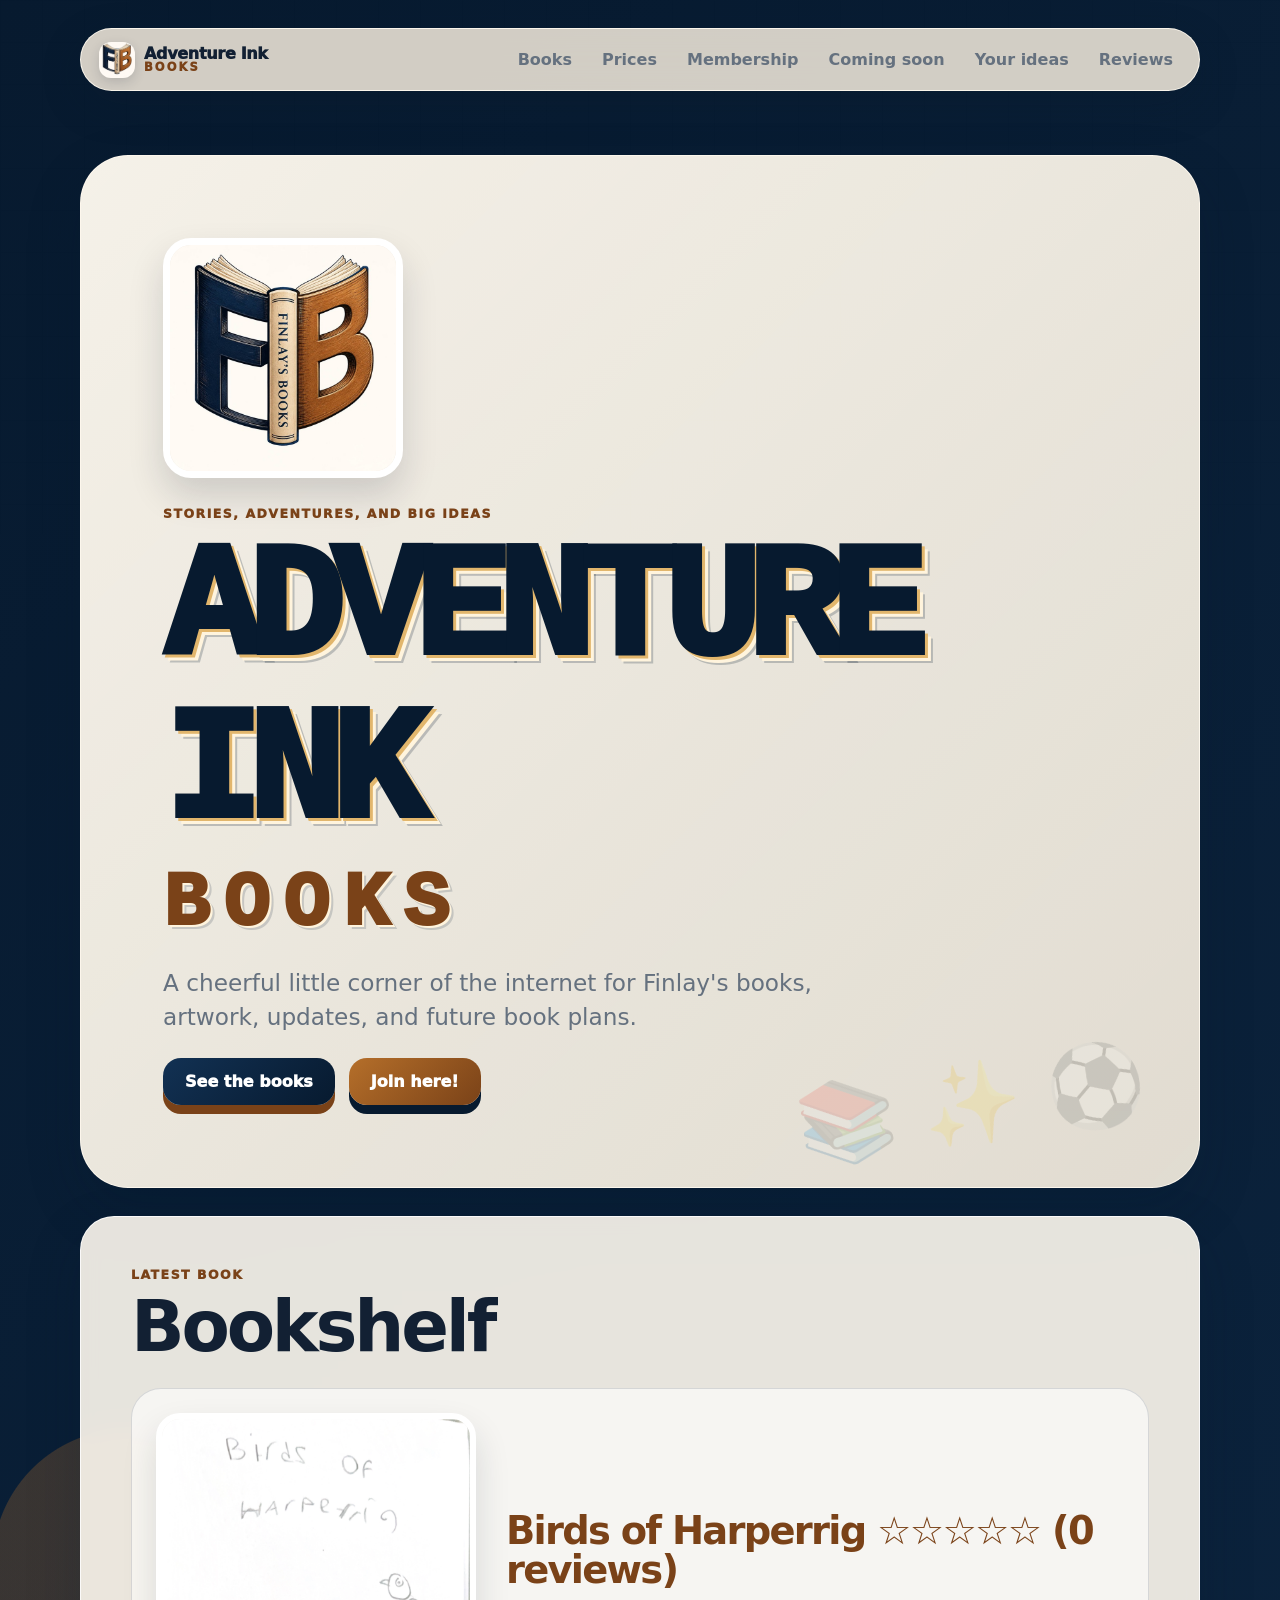
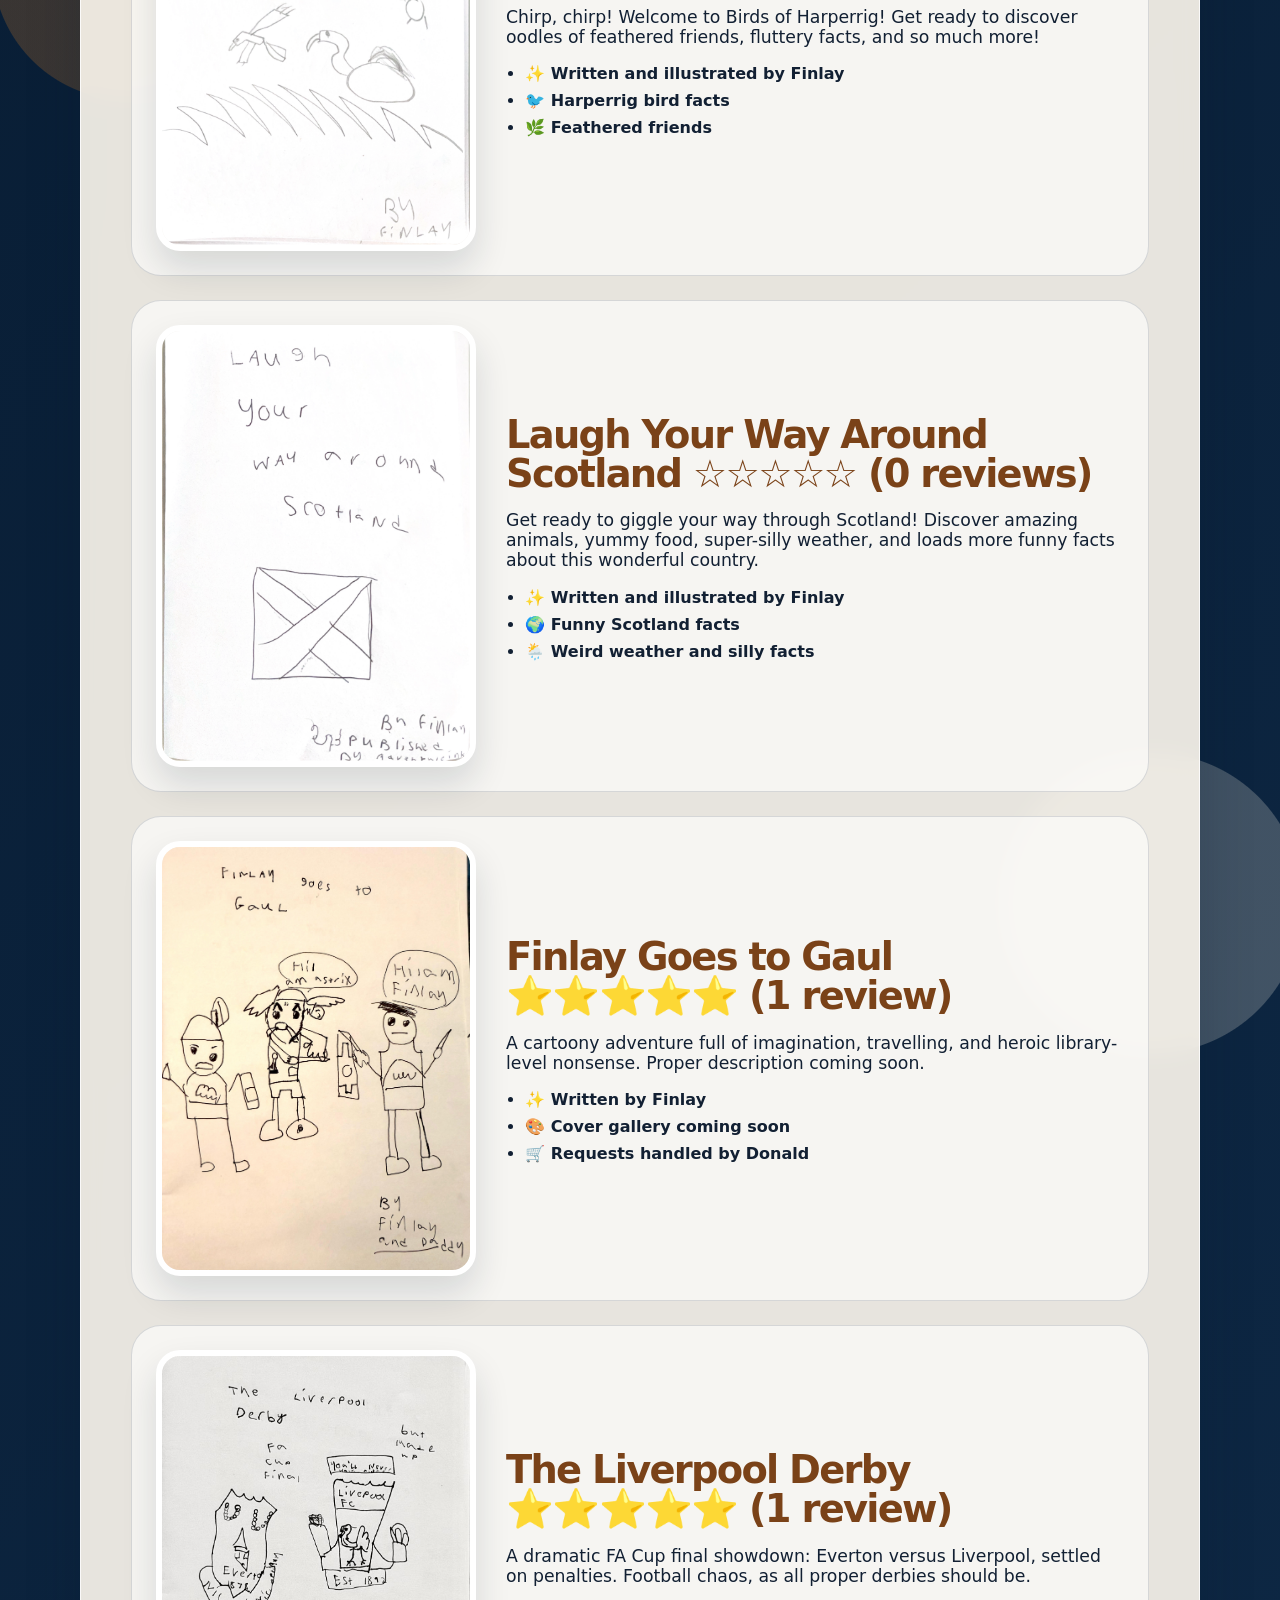
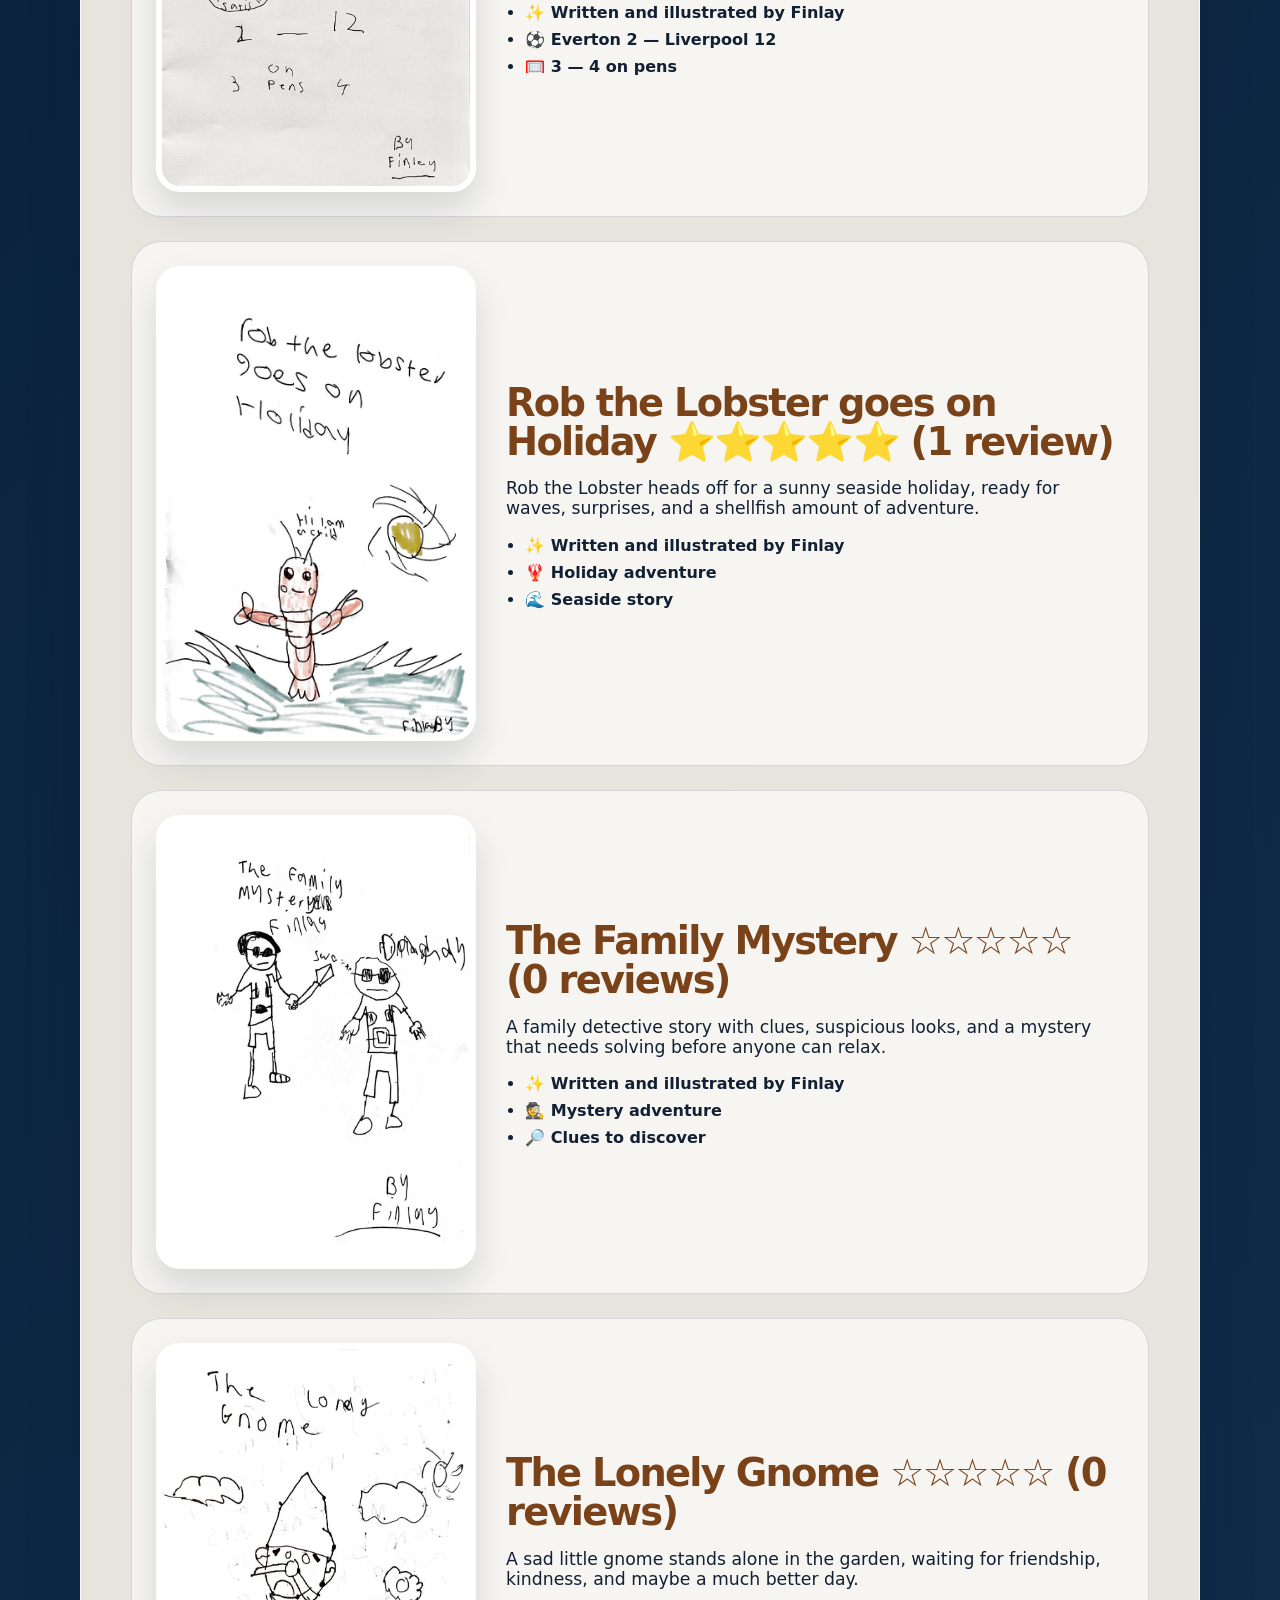
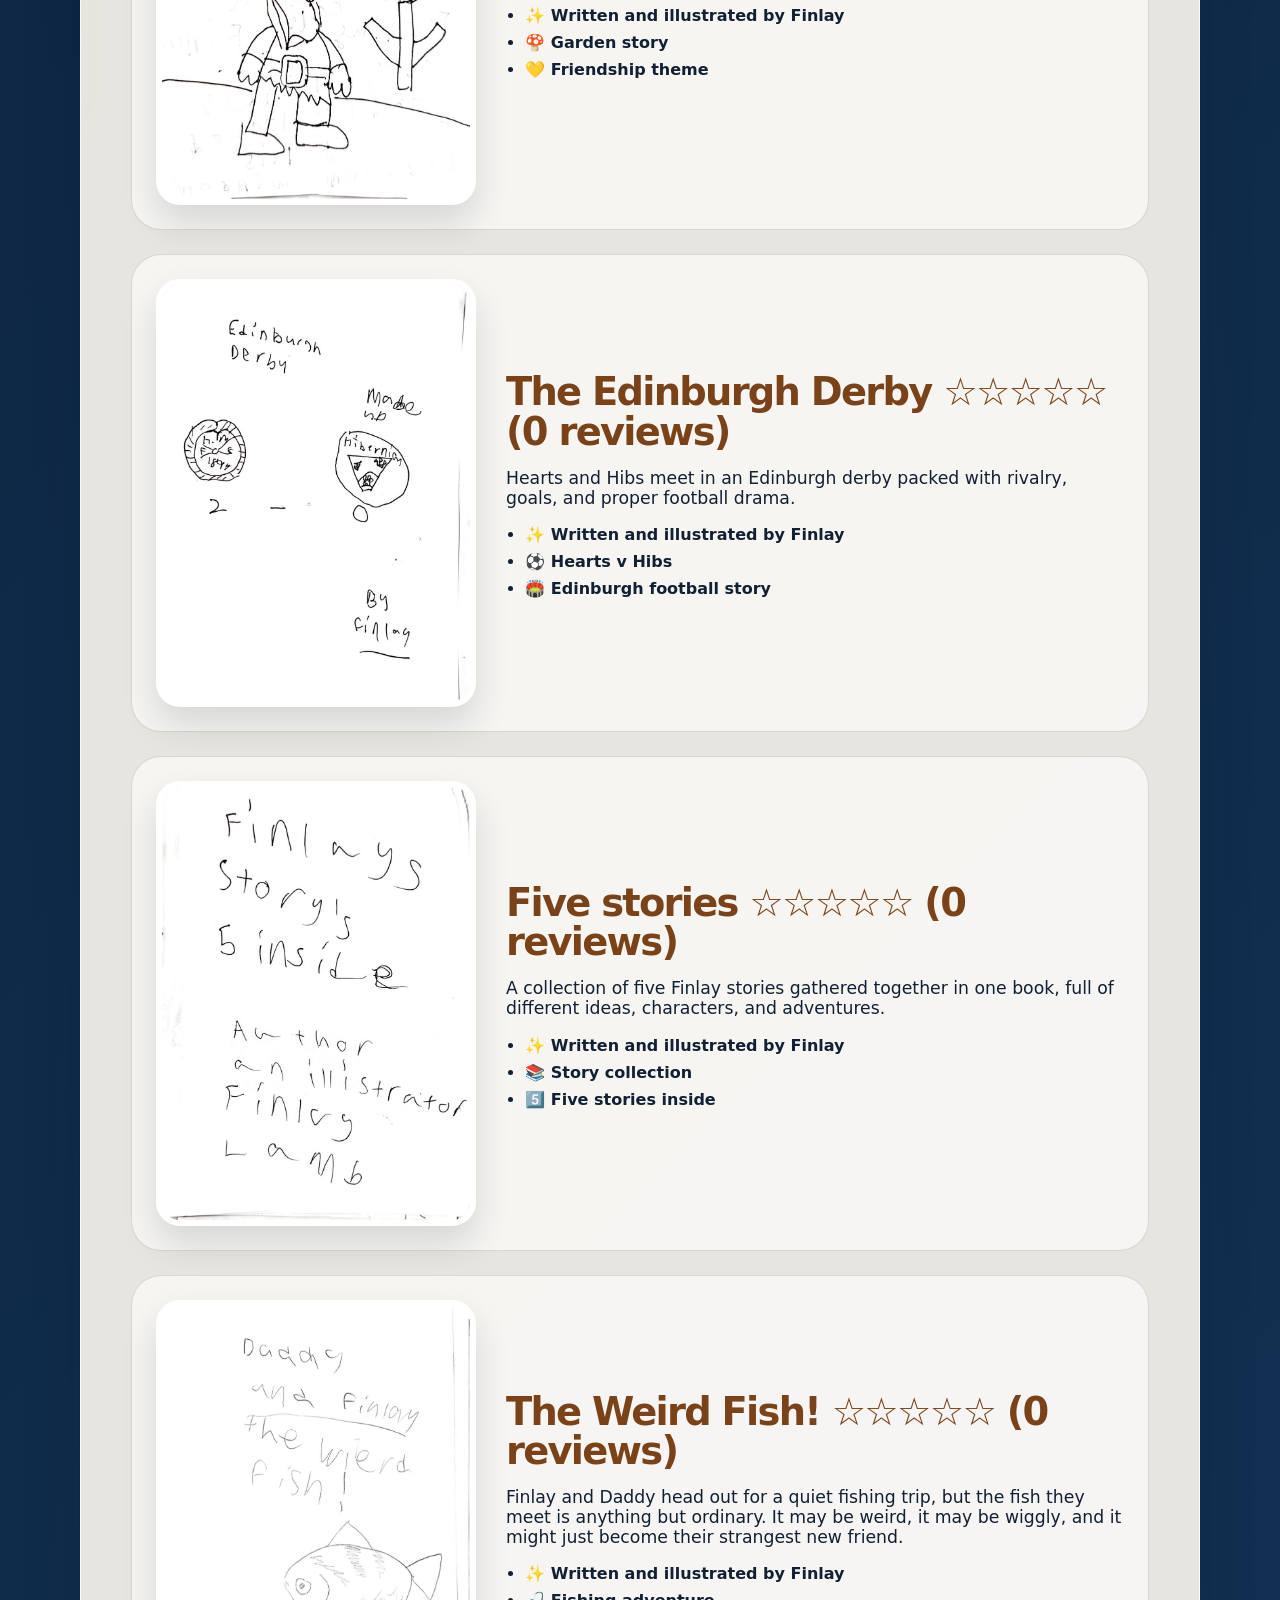
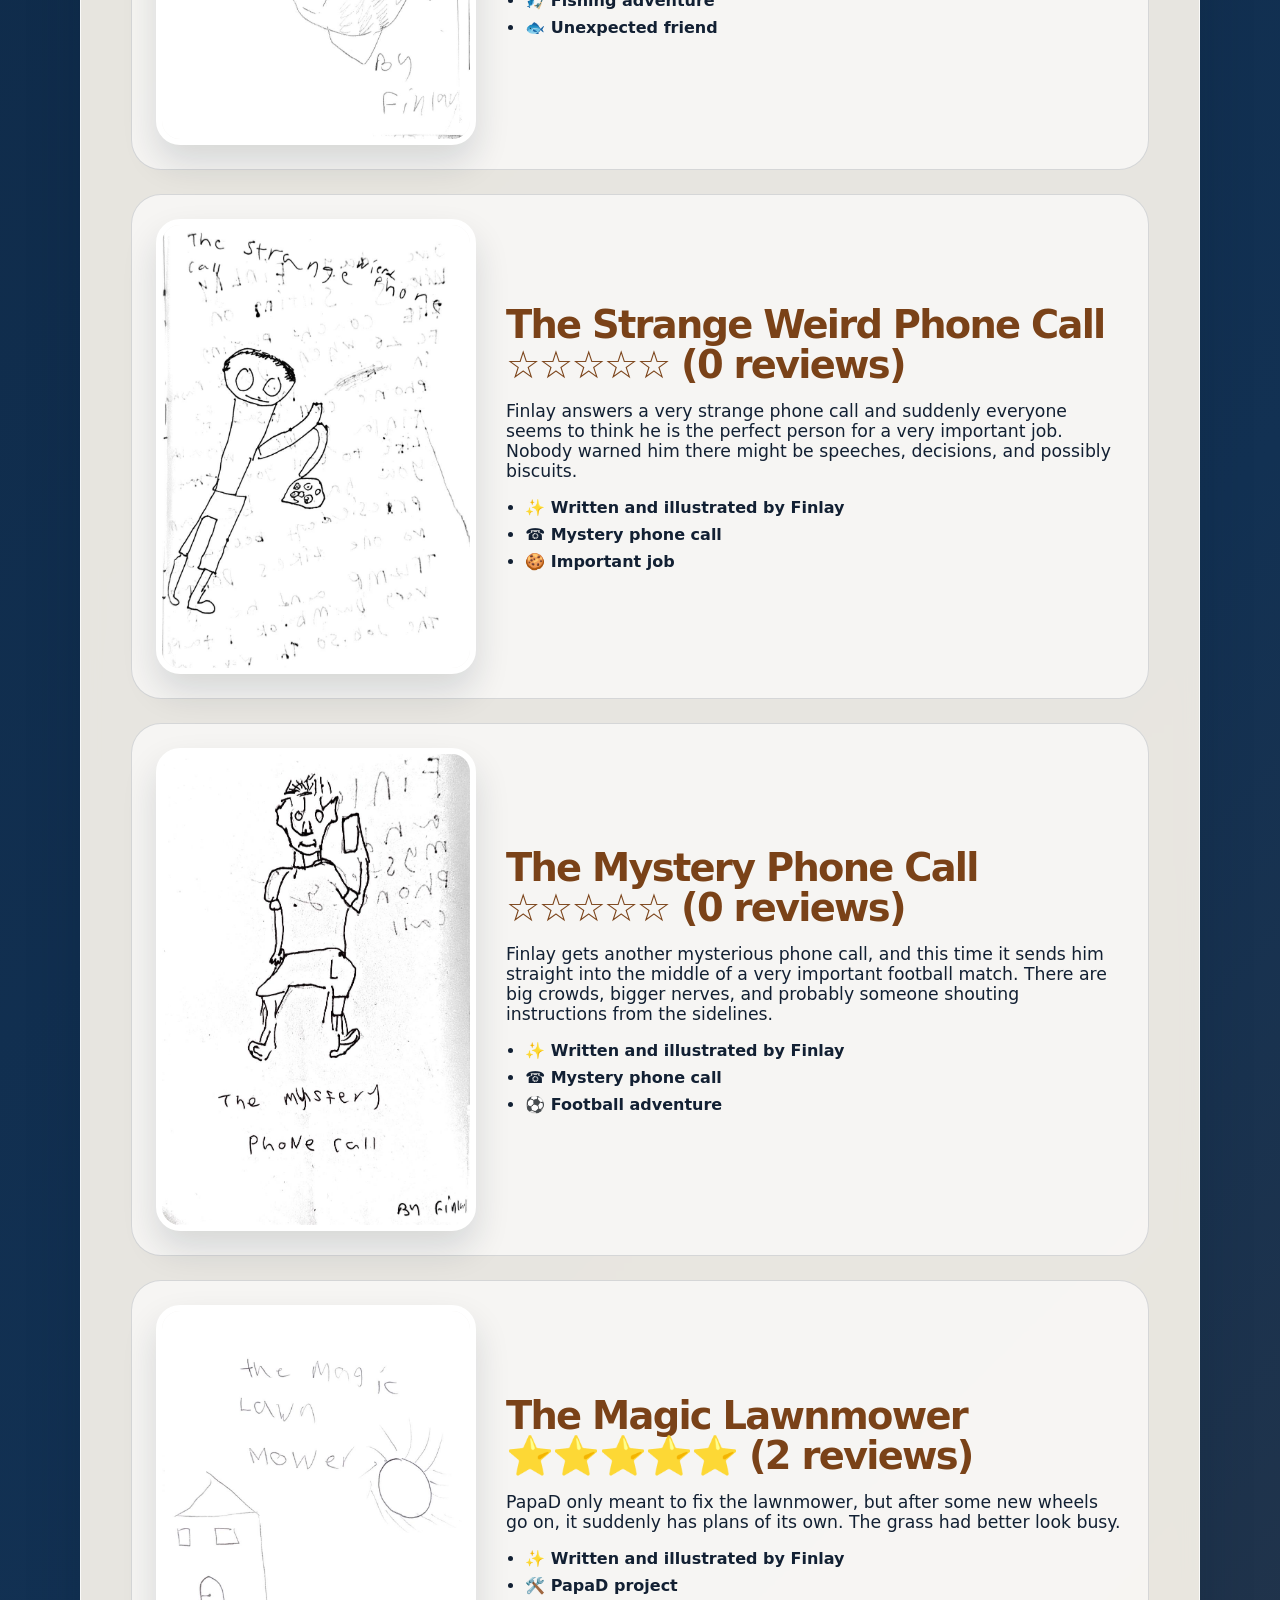
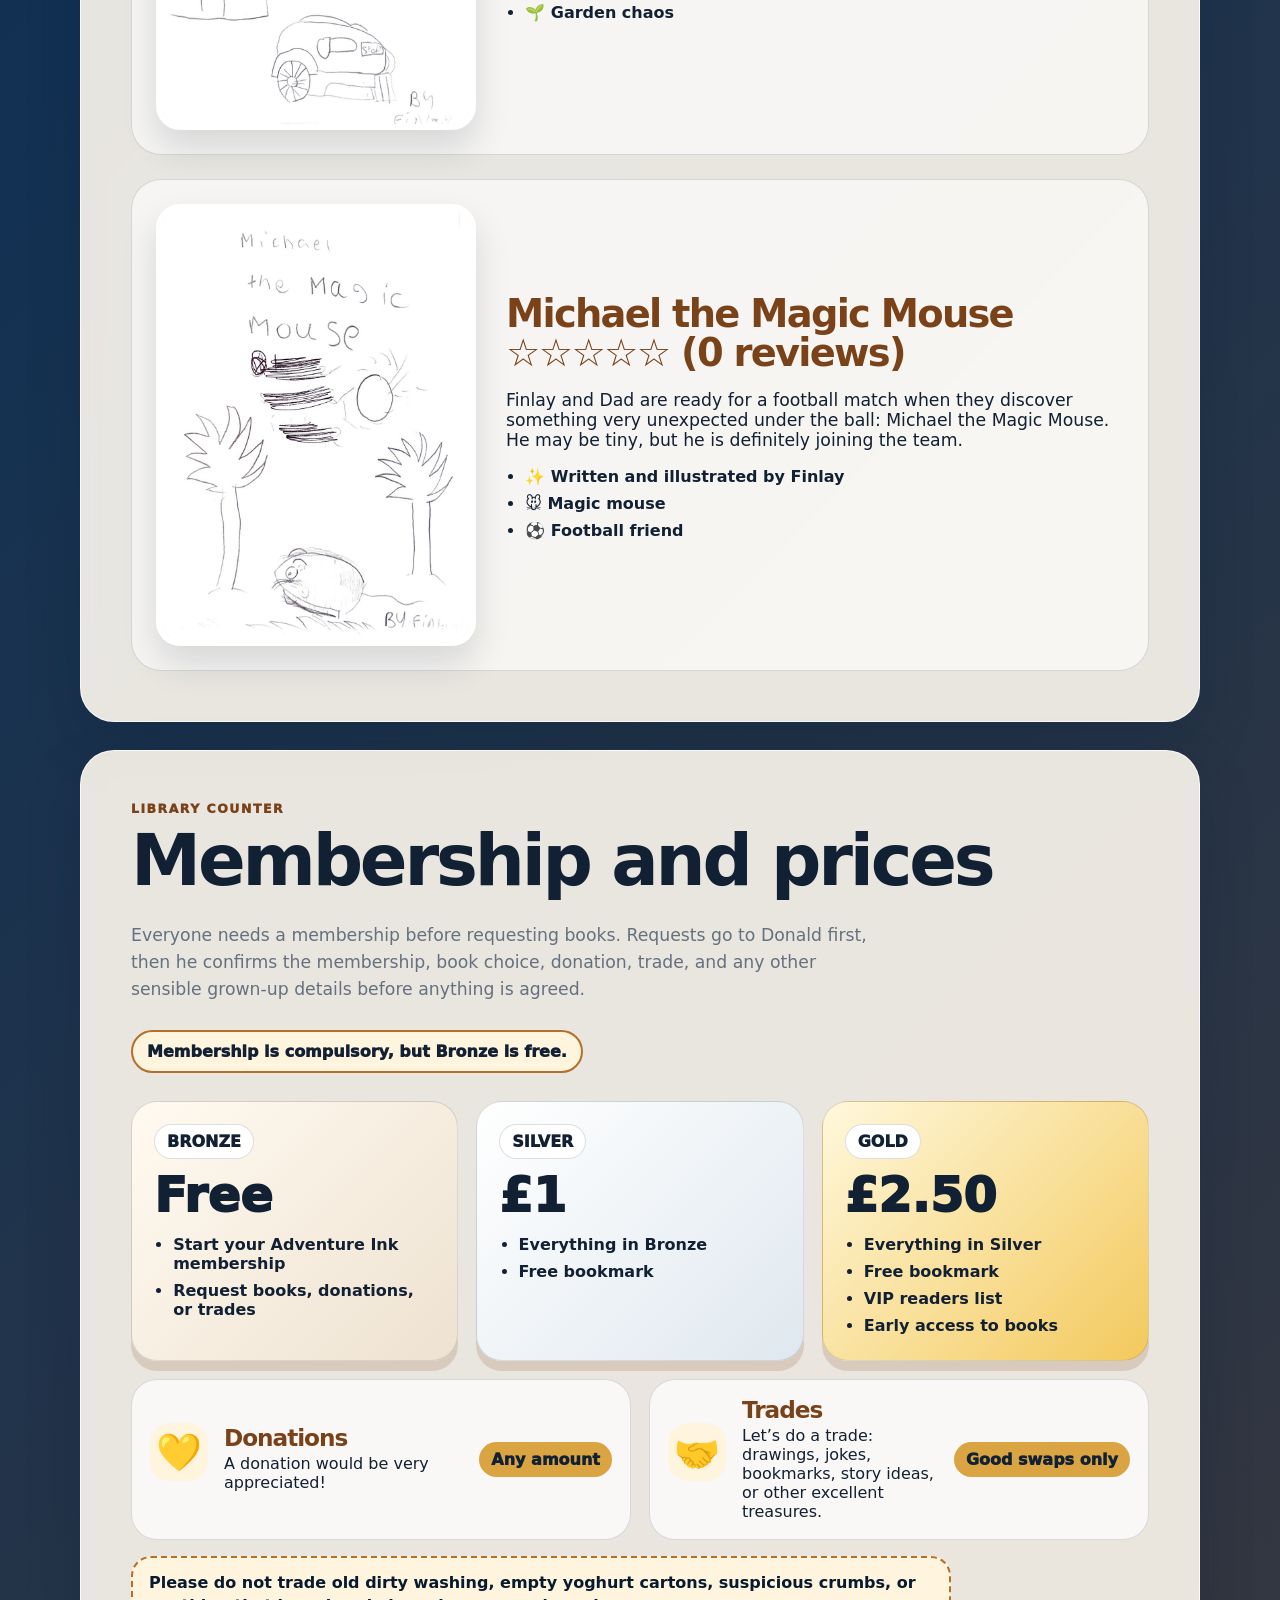
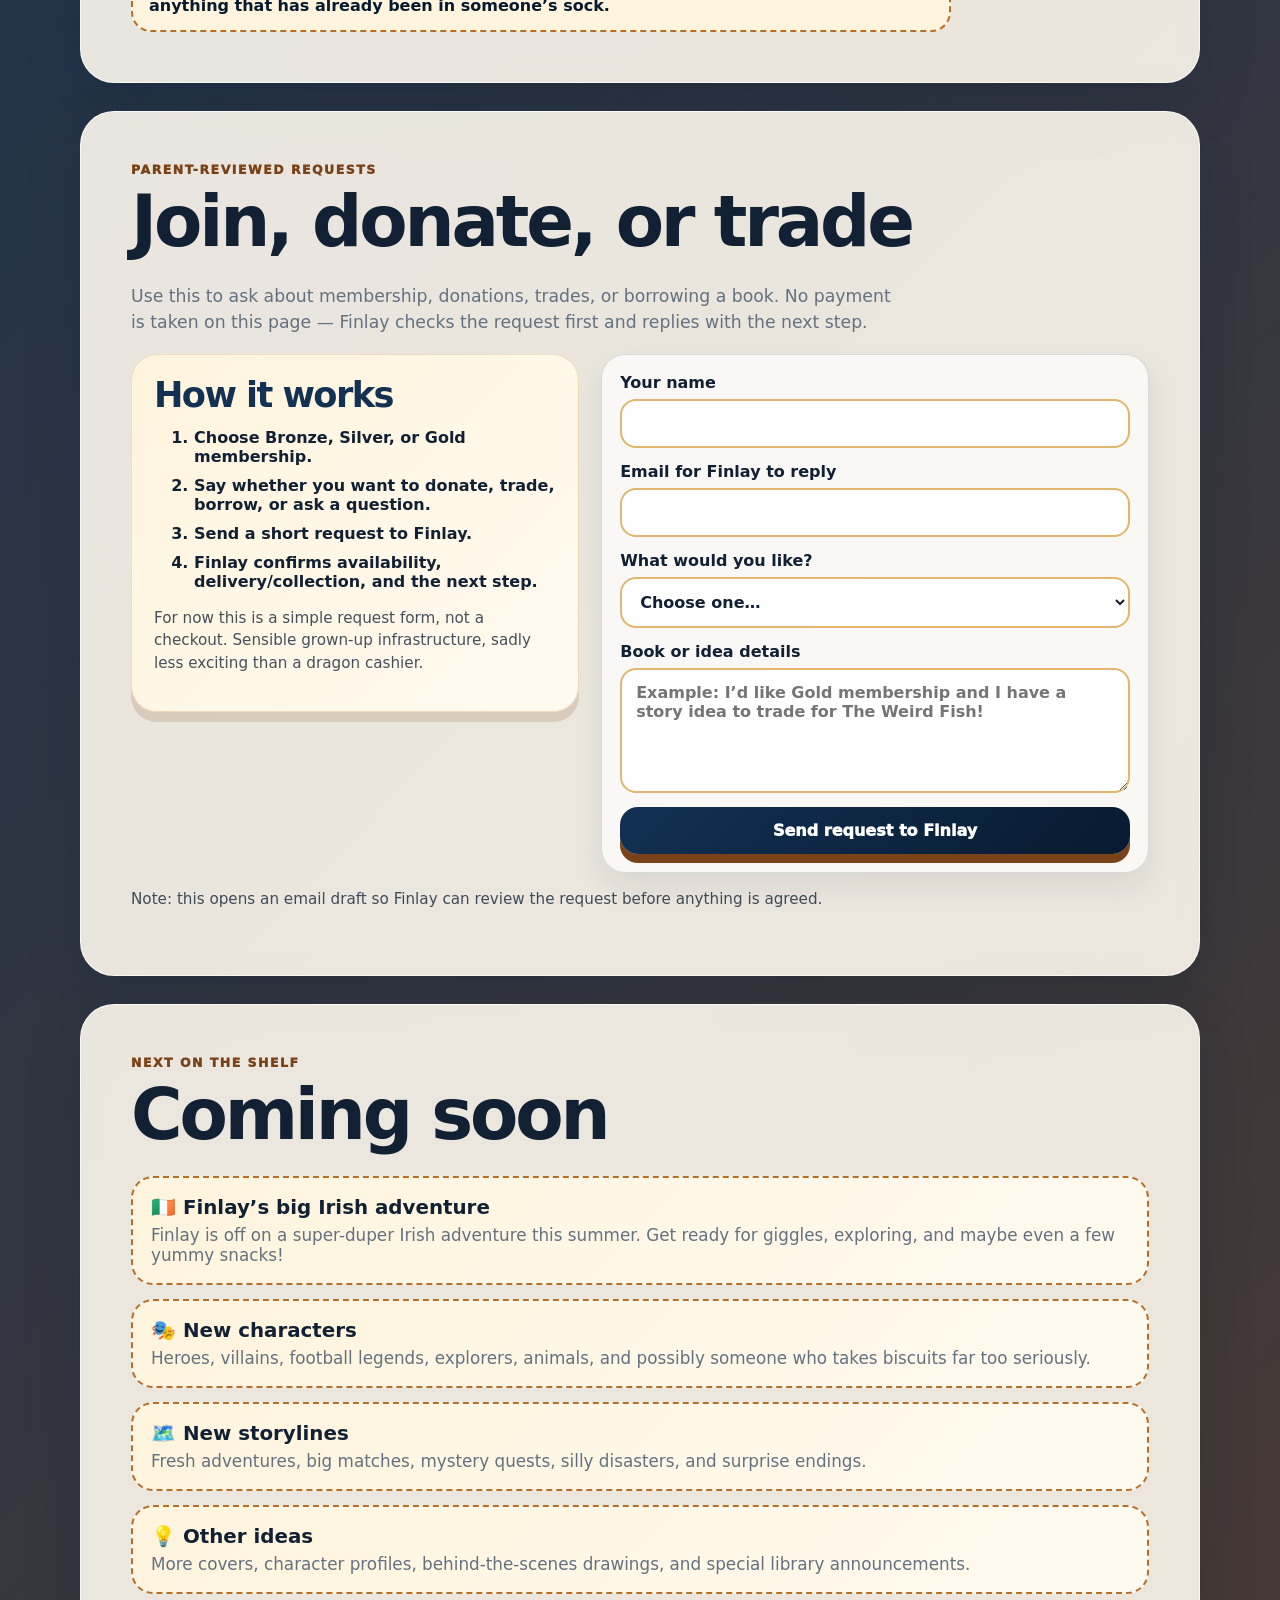
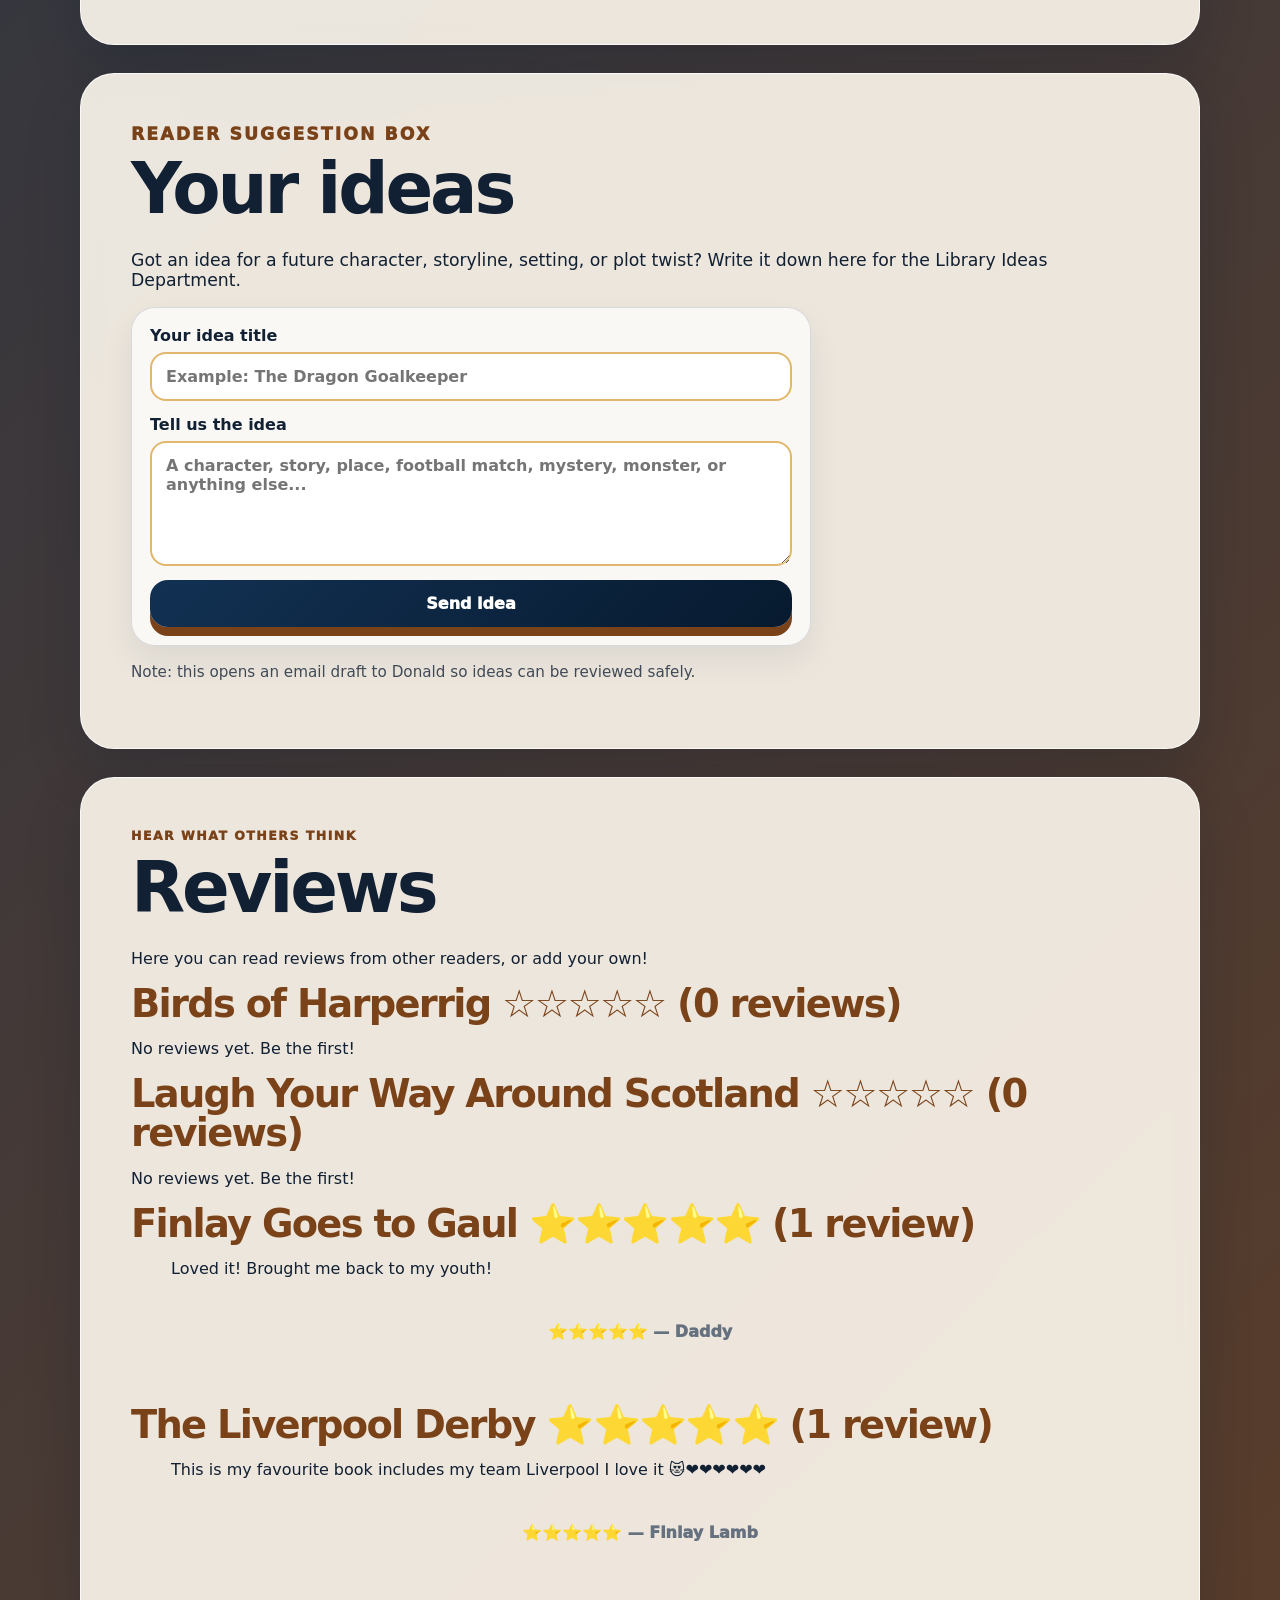
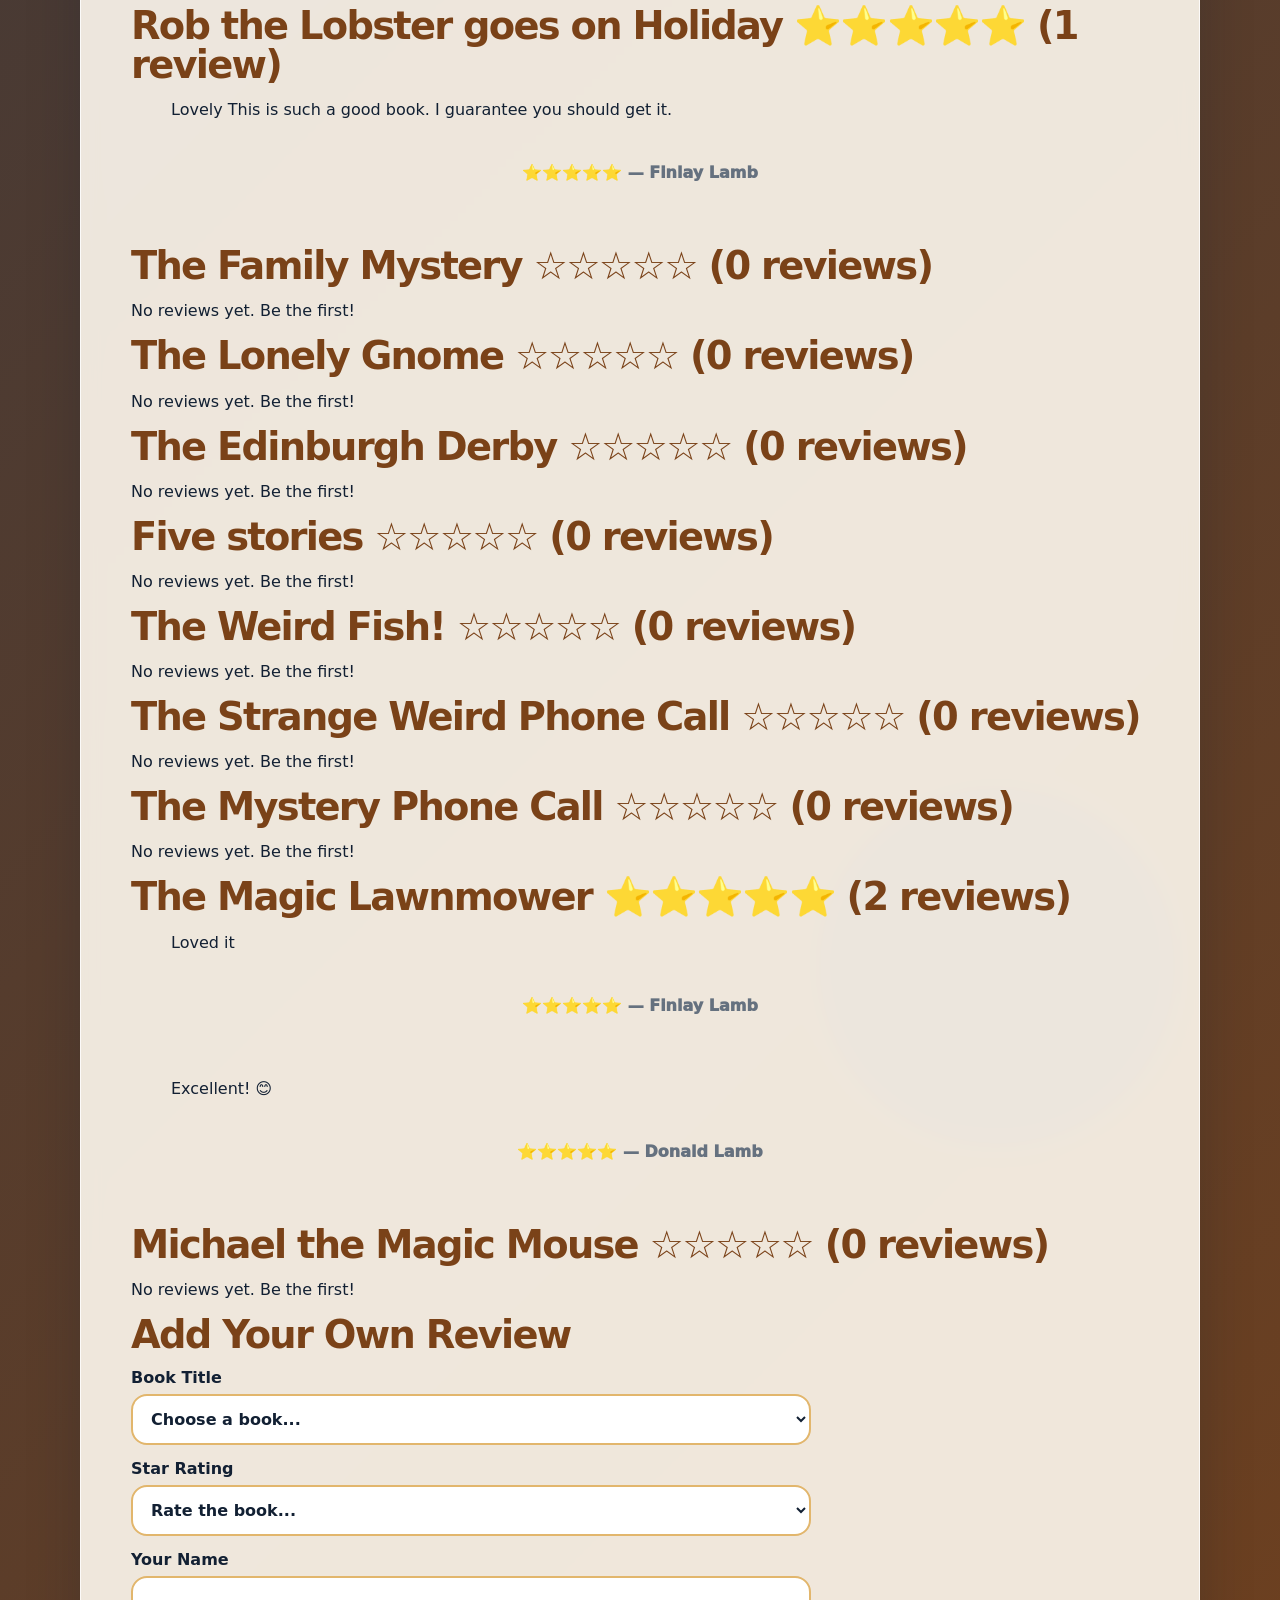
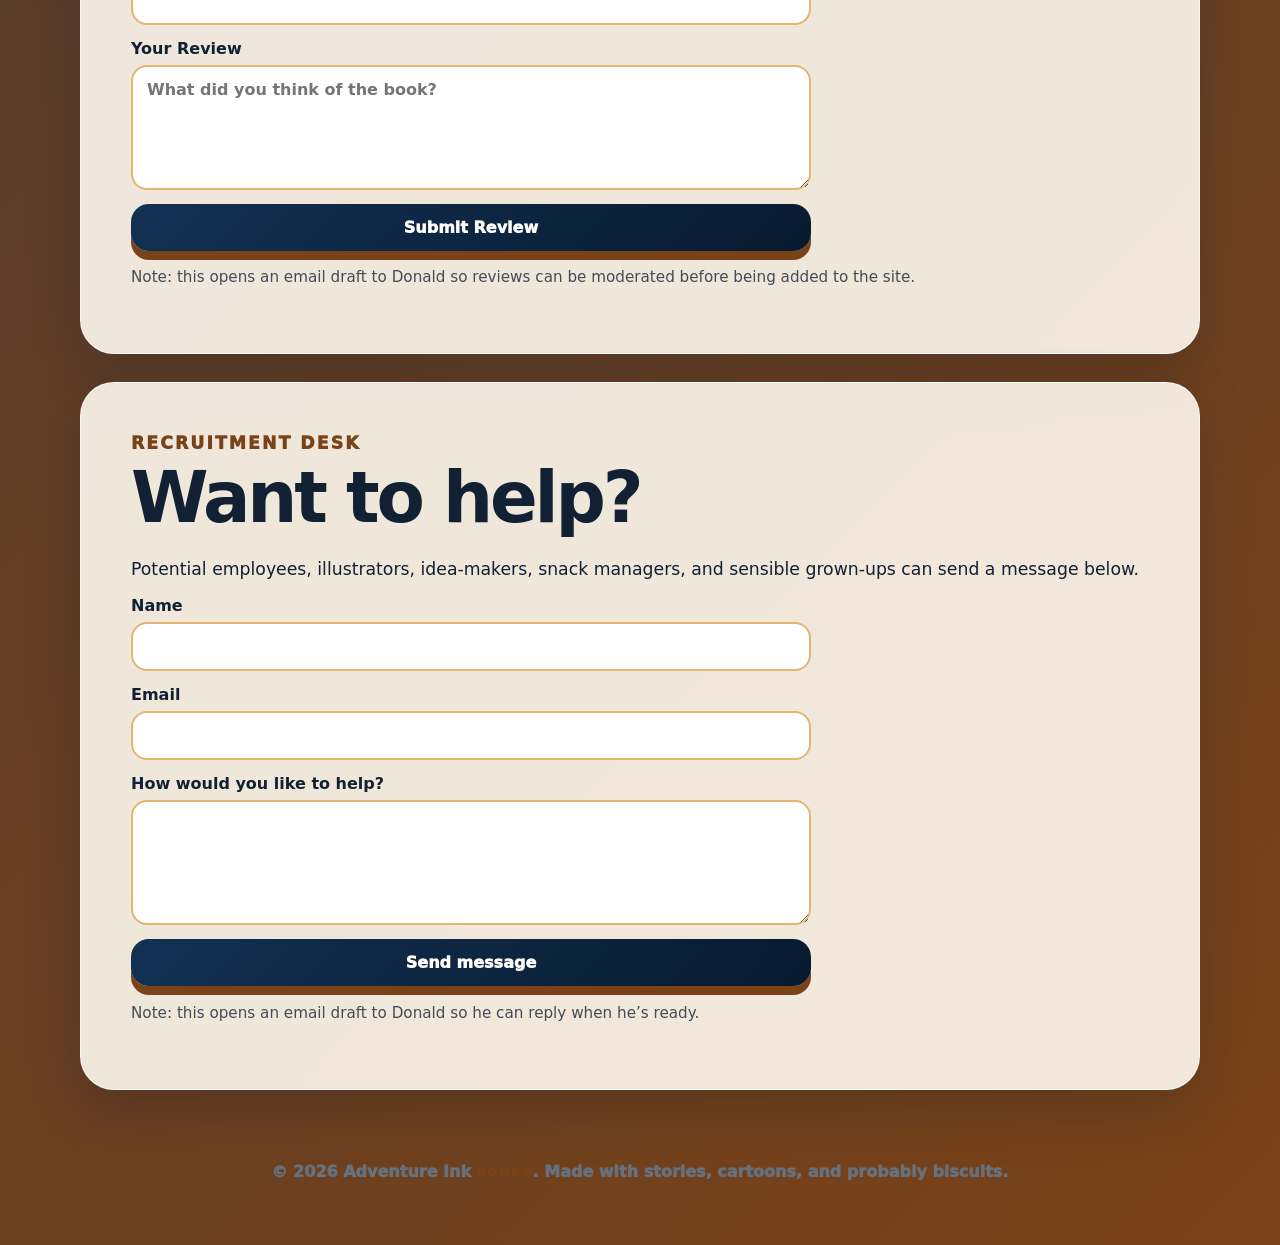
==== commit 15a88427: "Add Birds of Harperrig" ====
--- a/index.html
+++ b/index.html
@@ -222,6 +222,6 @@
   <footer>
     <p>© 2026 <span class="footer-brand"><span>Adventure Ink</span> <small>Books</small></span>. Made with stories, cartoons, and probably biscuits.</p>
   </footer>
-  <script src="library.js?v=bookshelf-laugh-scotland-cover-20260710-1"></script>
+  <script src="library.js?v=bookshelf-birds-harperrig-20260712-1"></script>
 </body>
 </html>
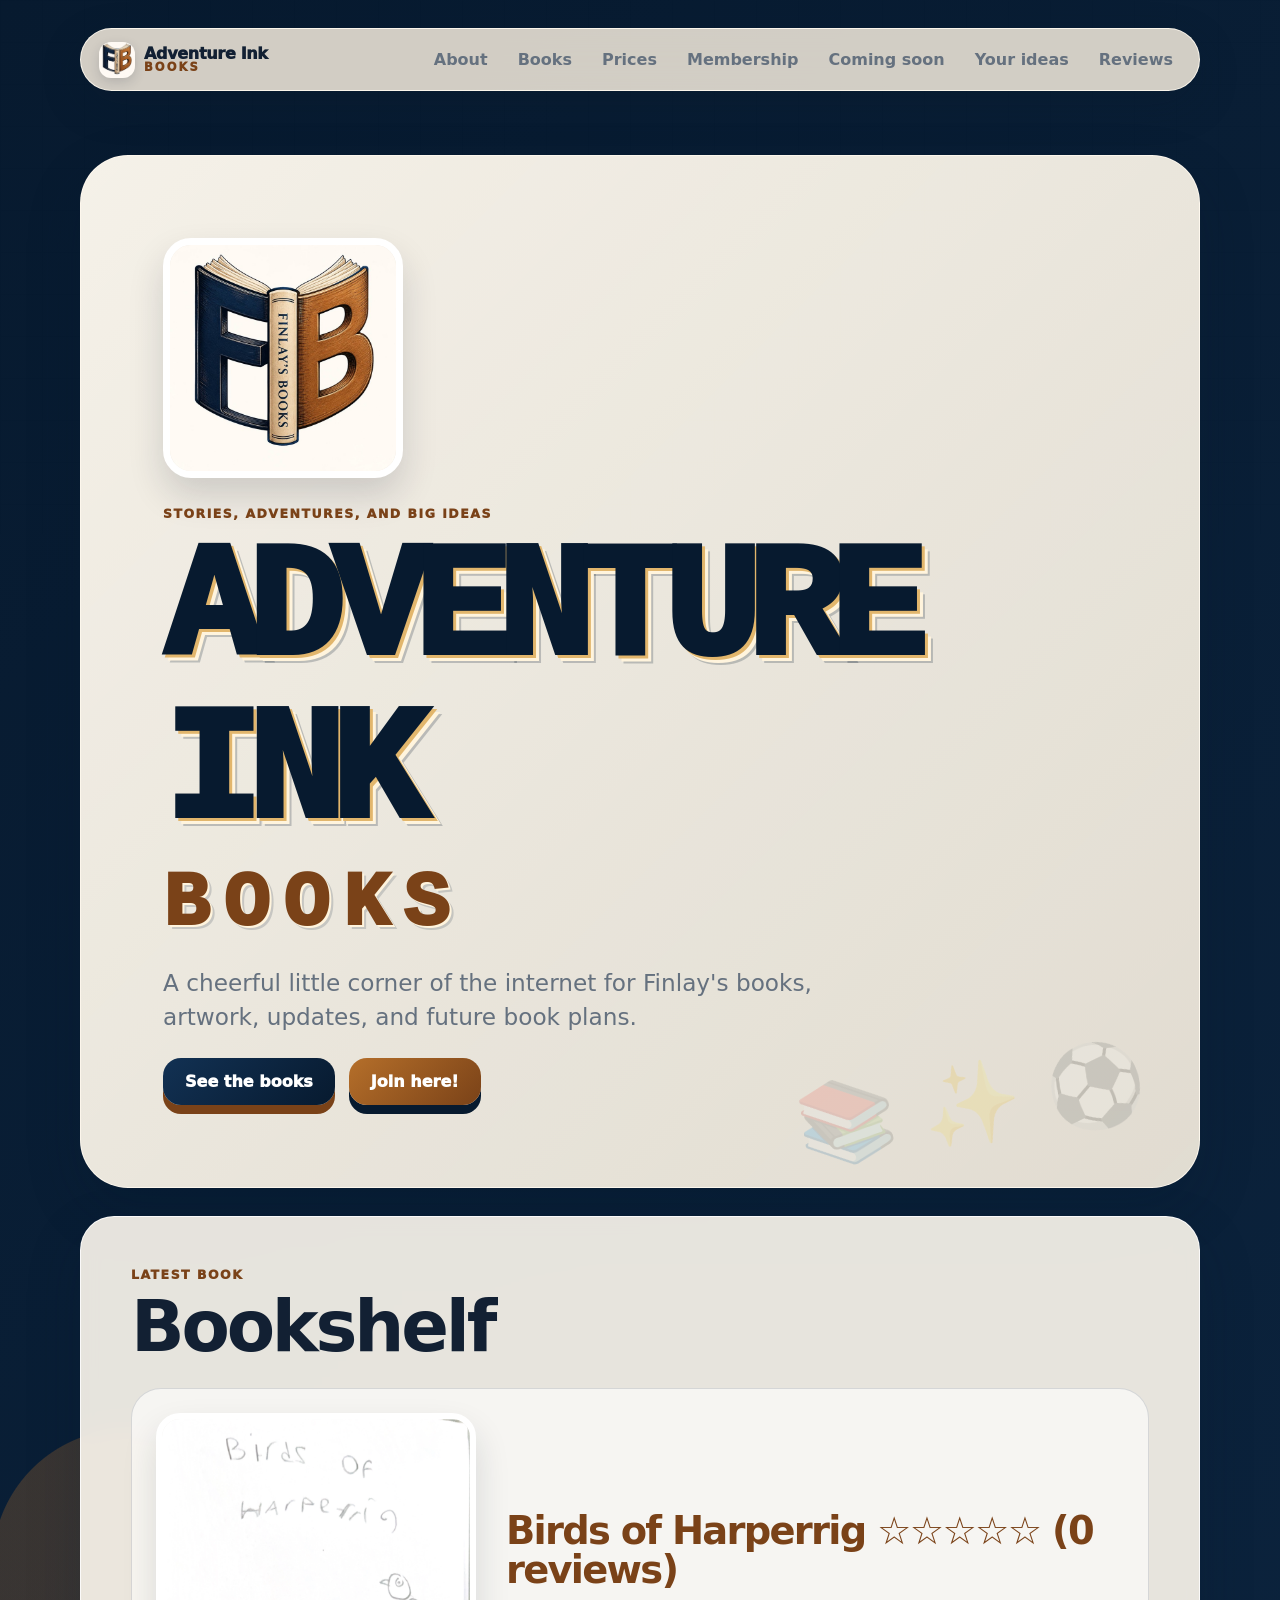
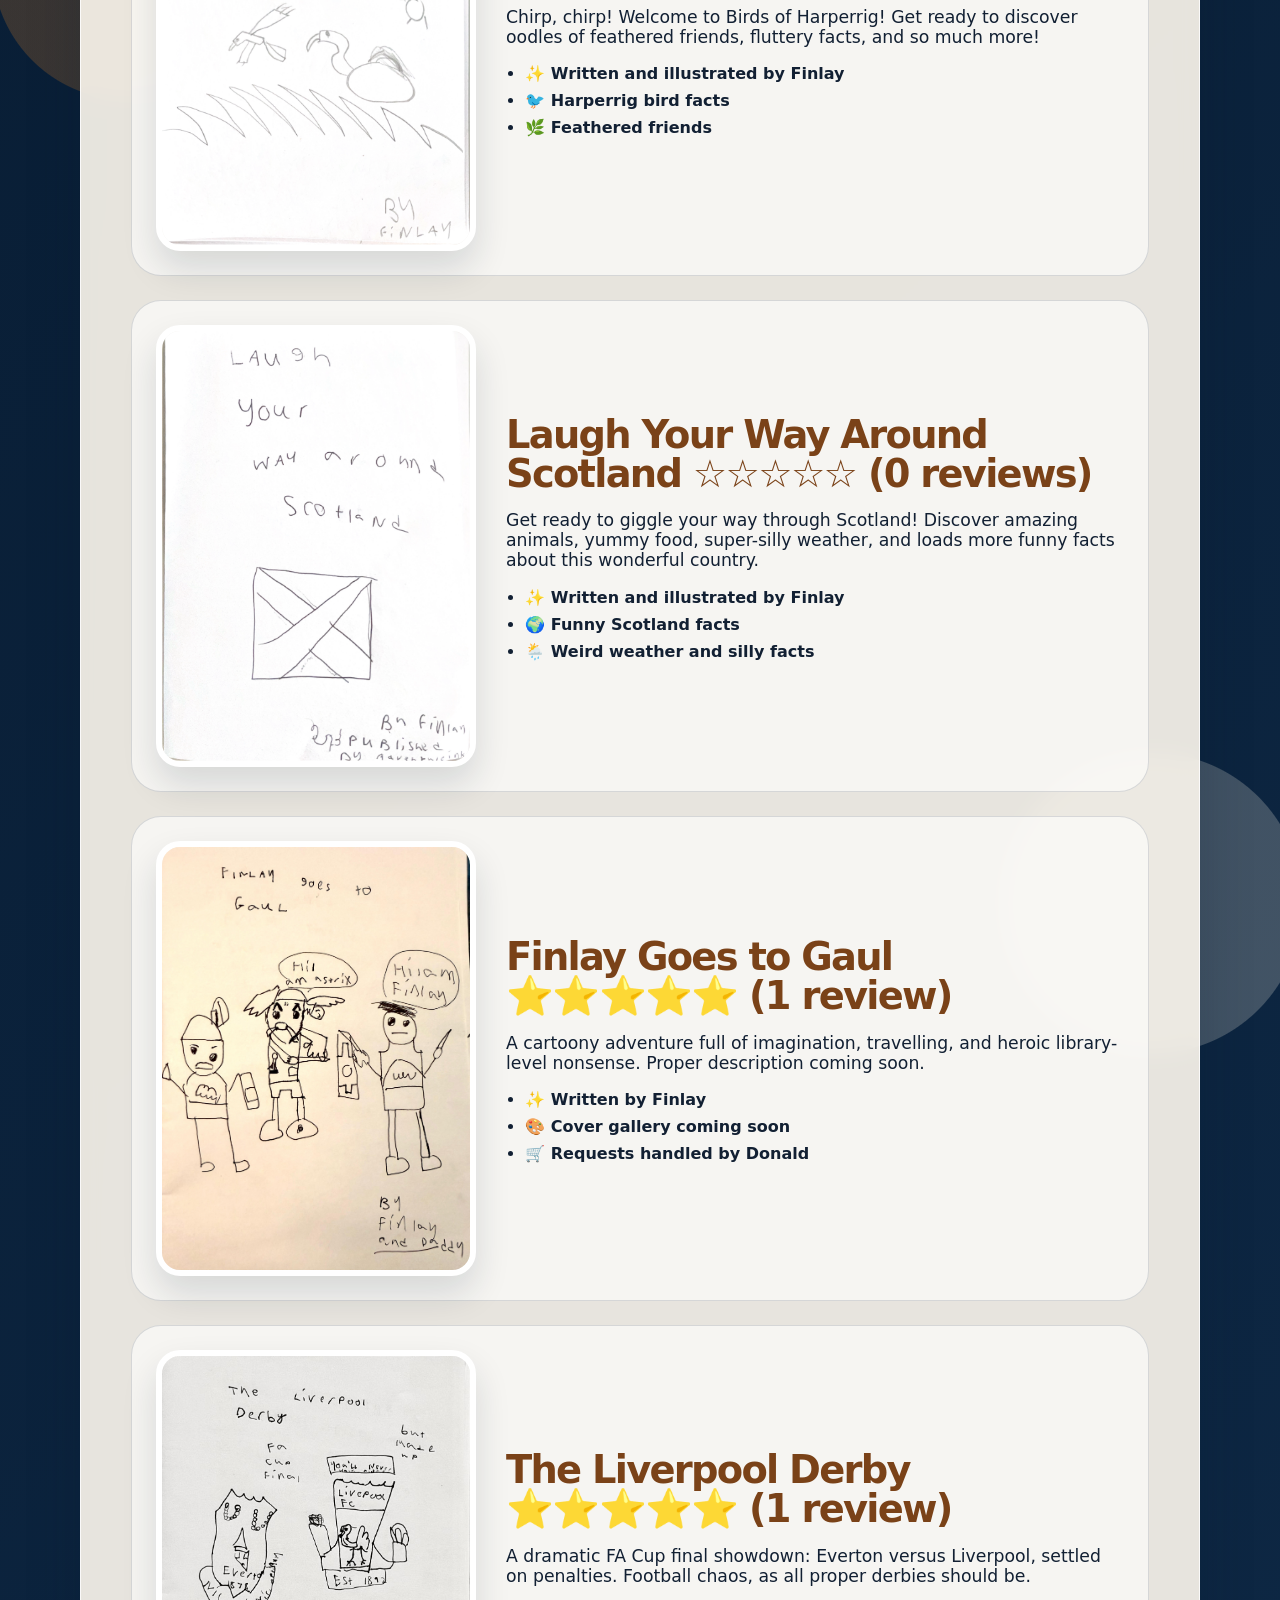
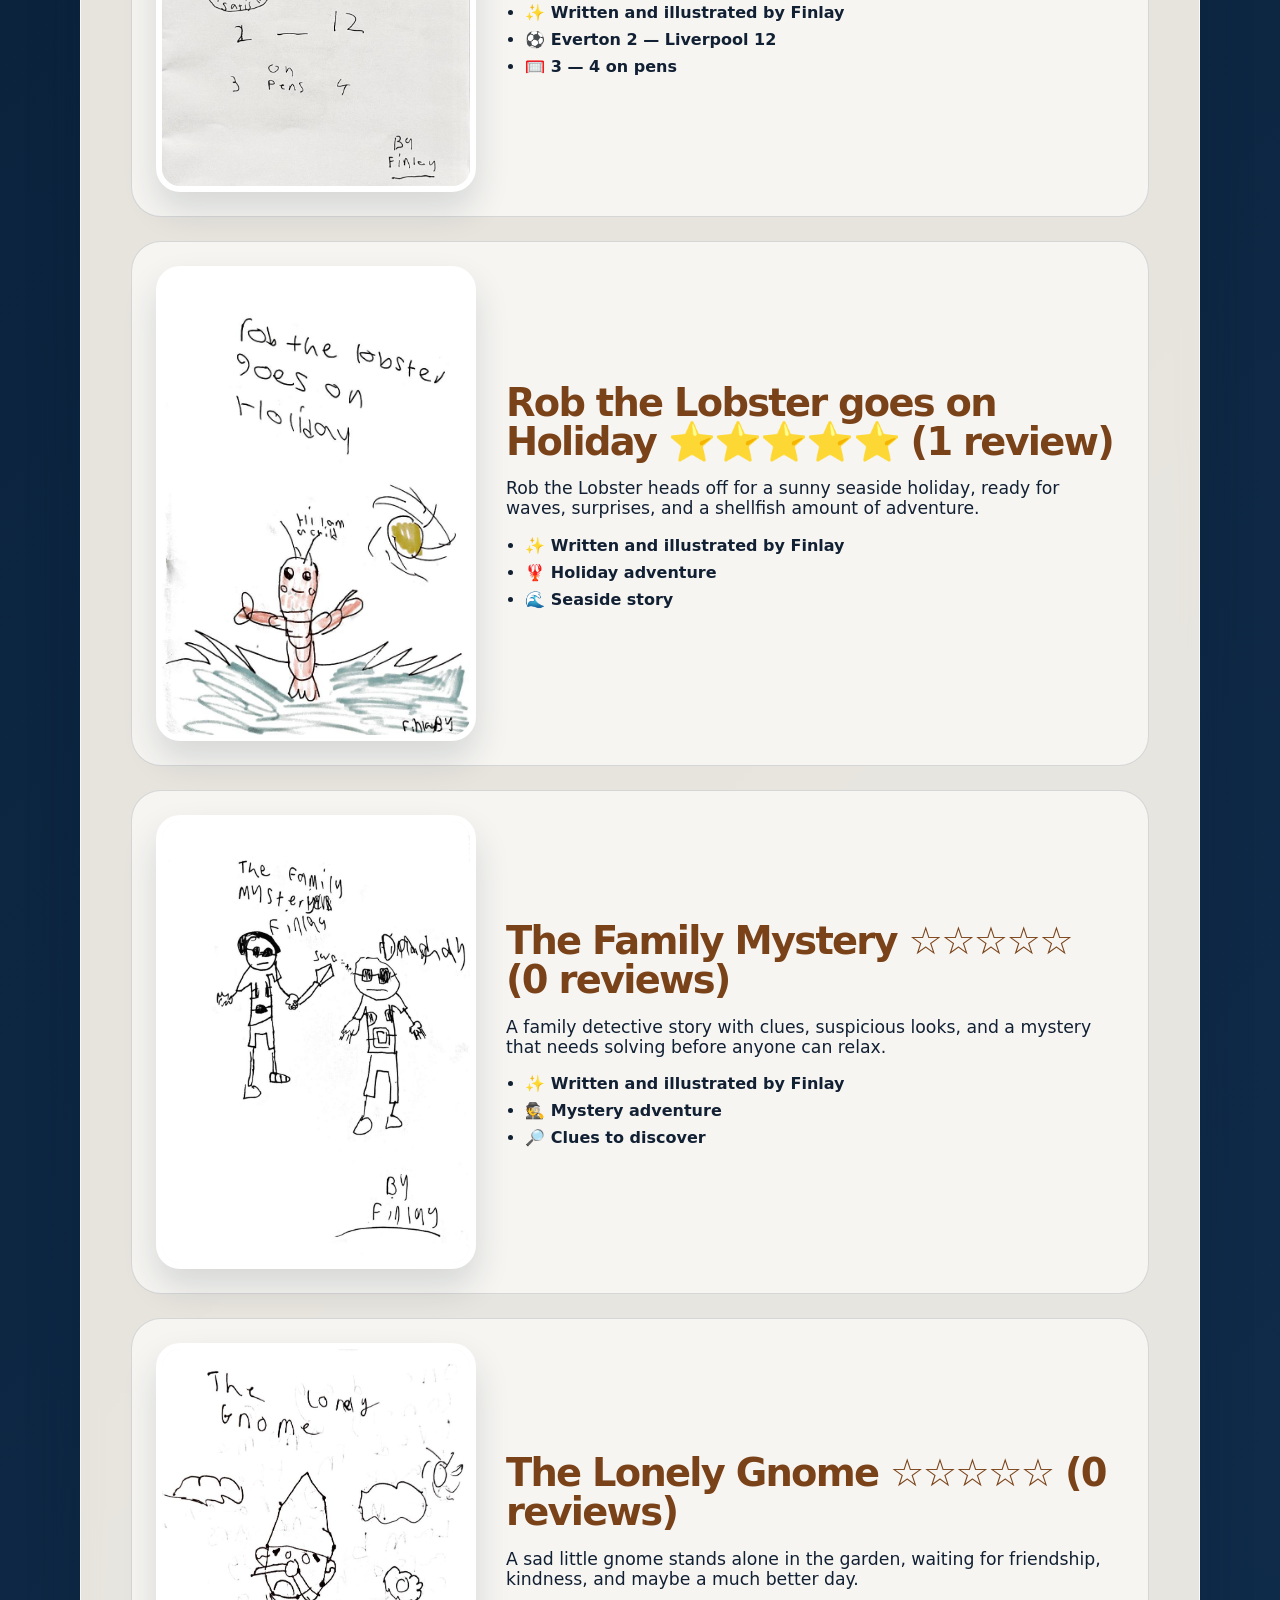
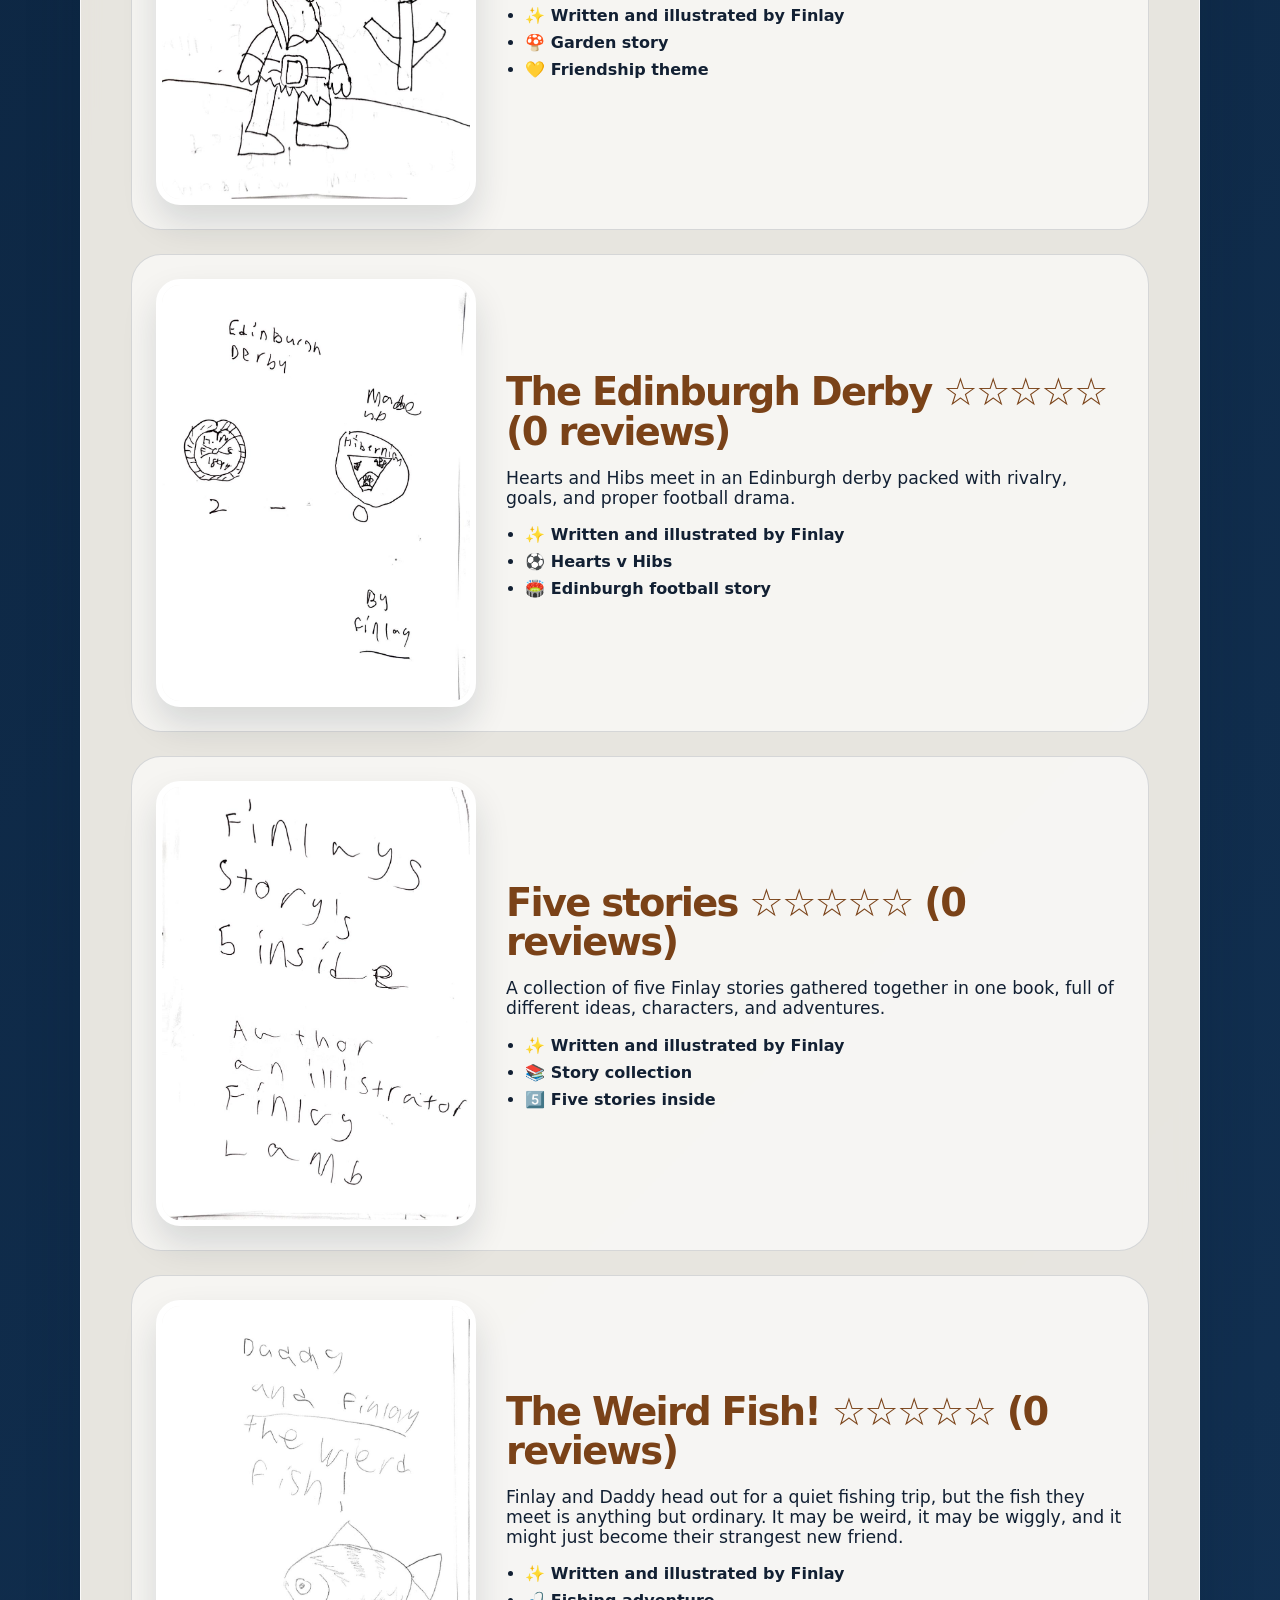
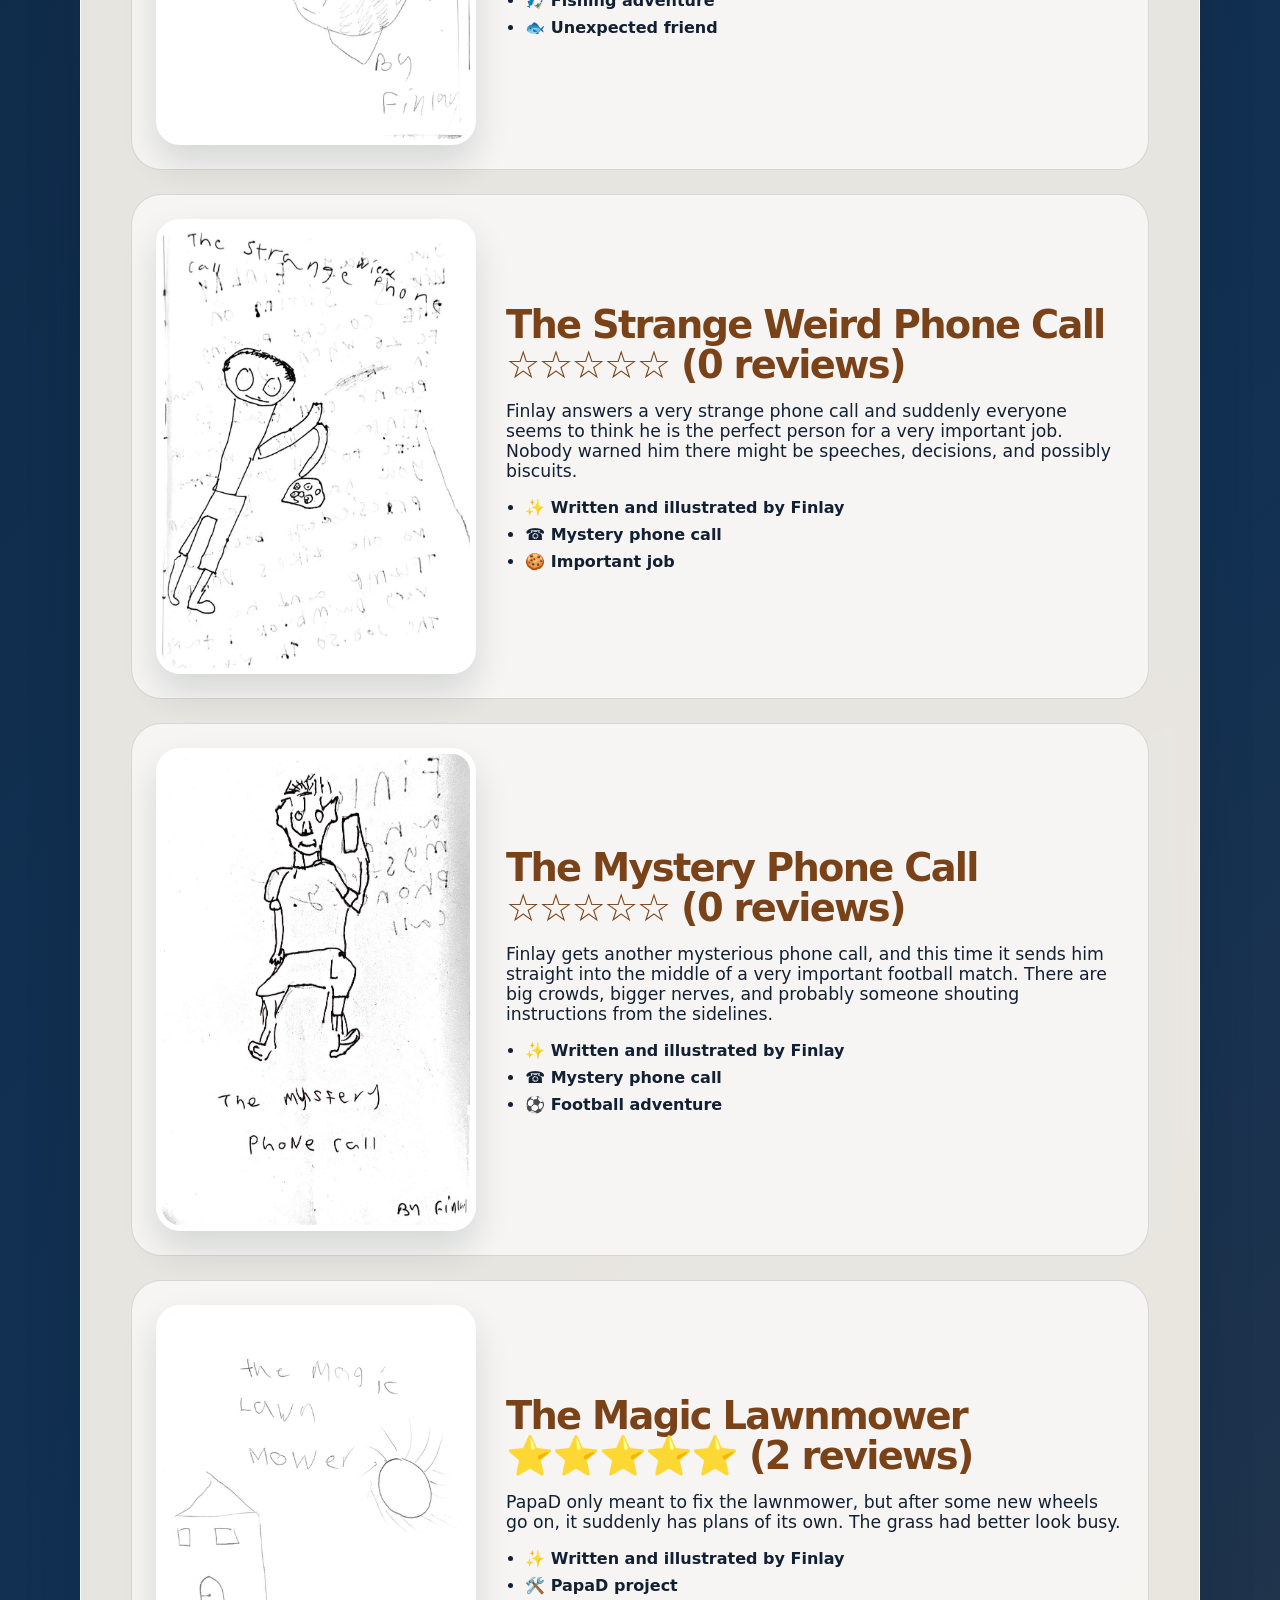
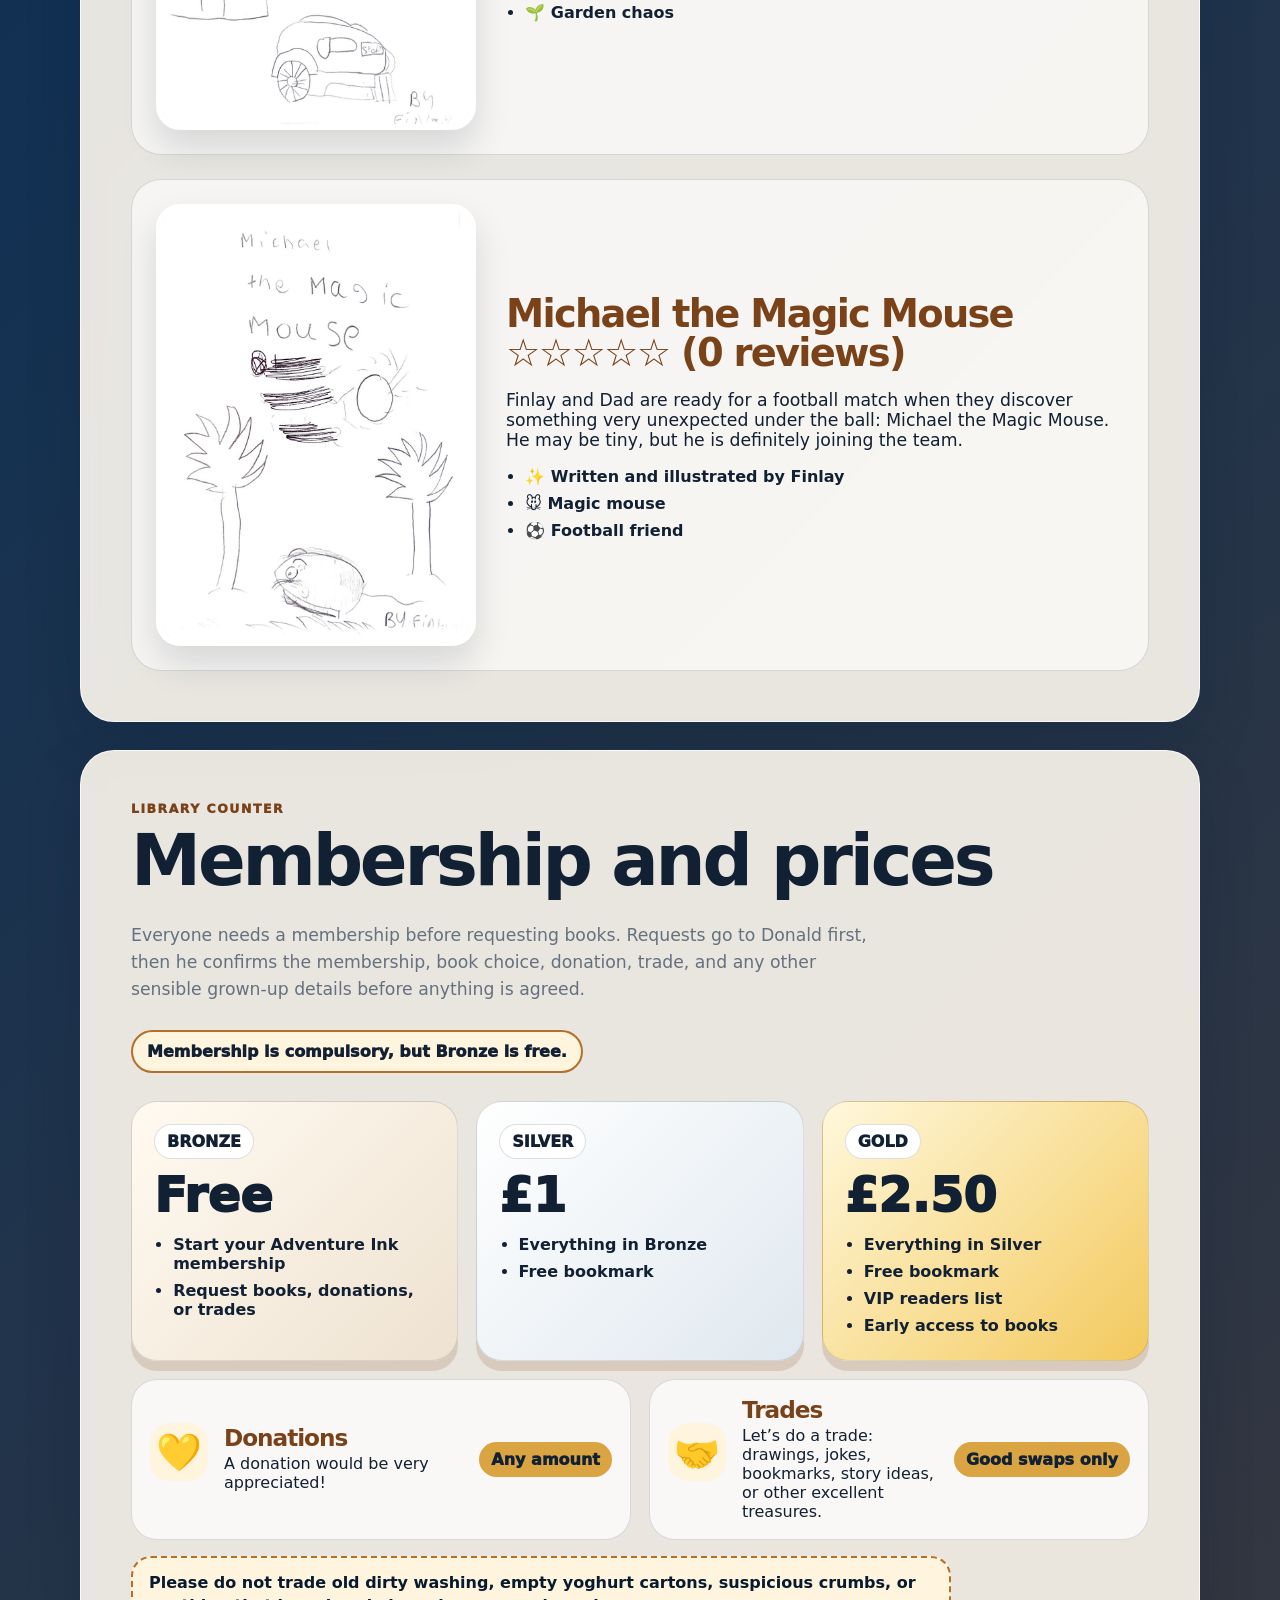
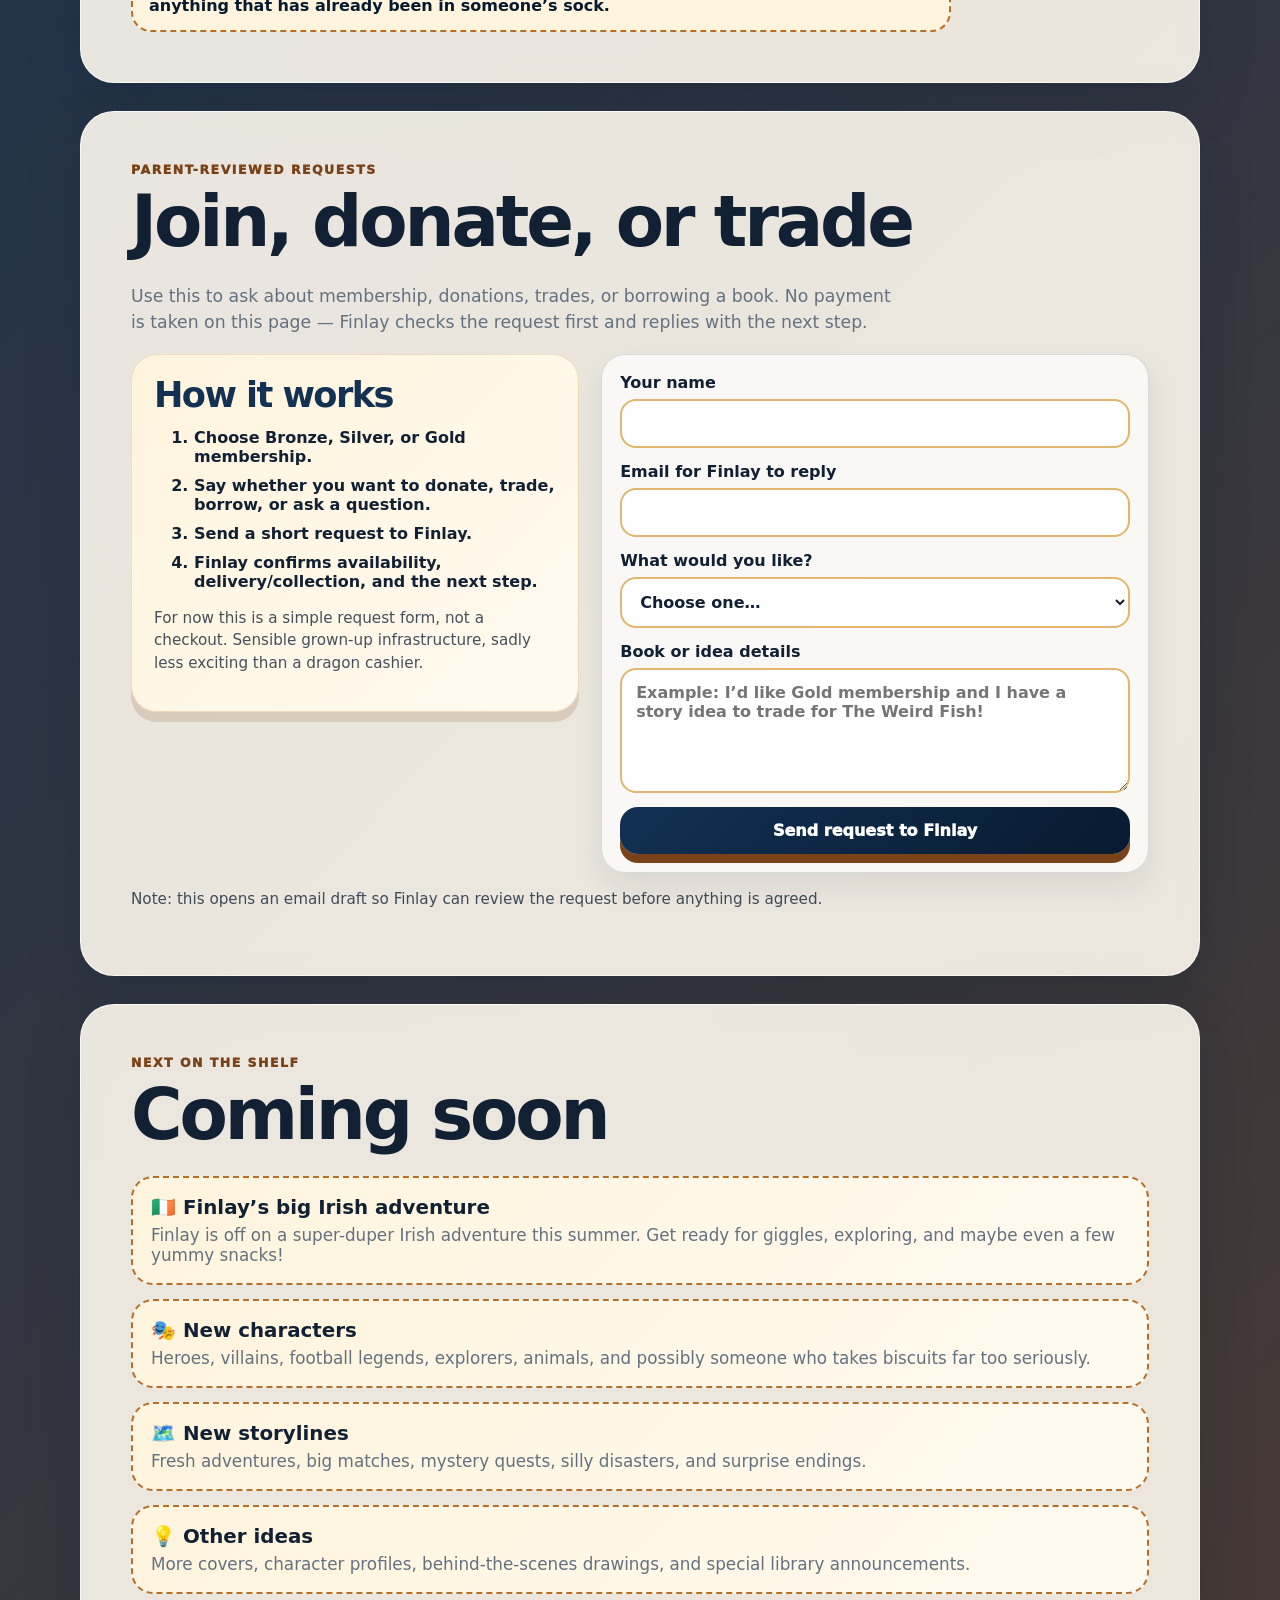
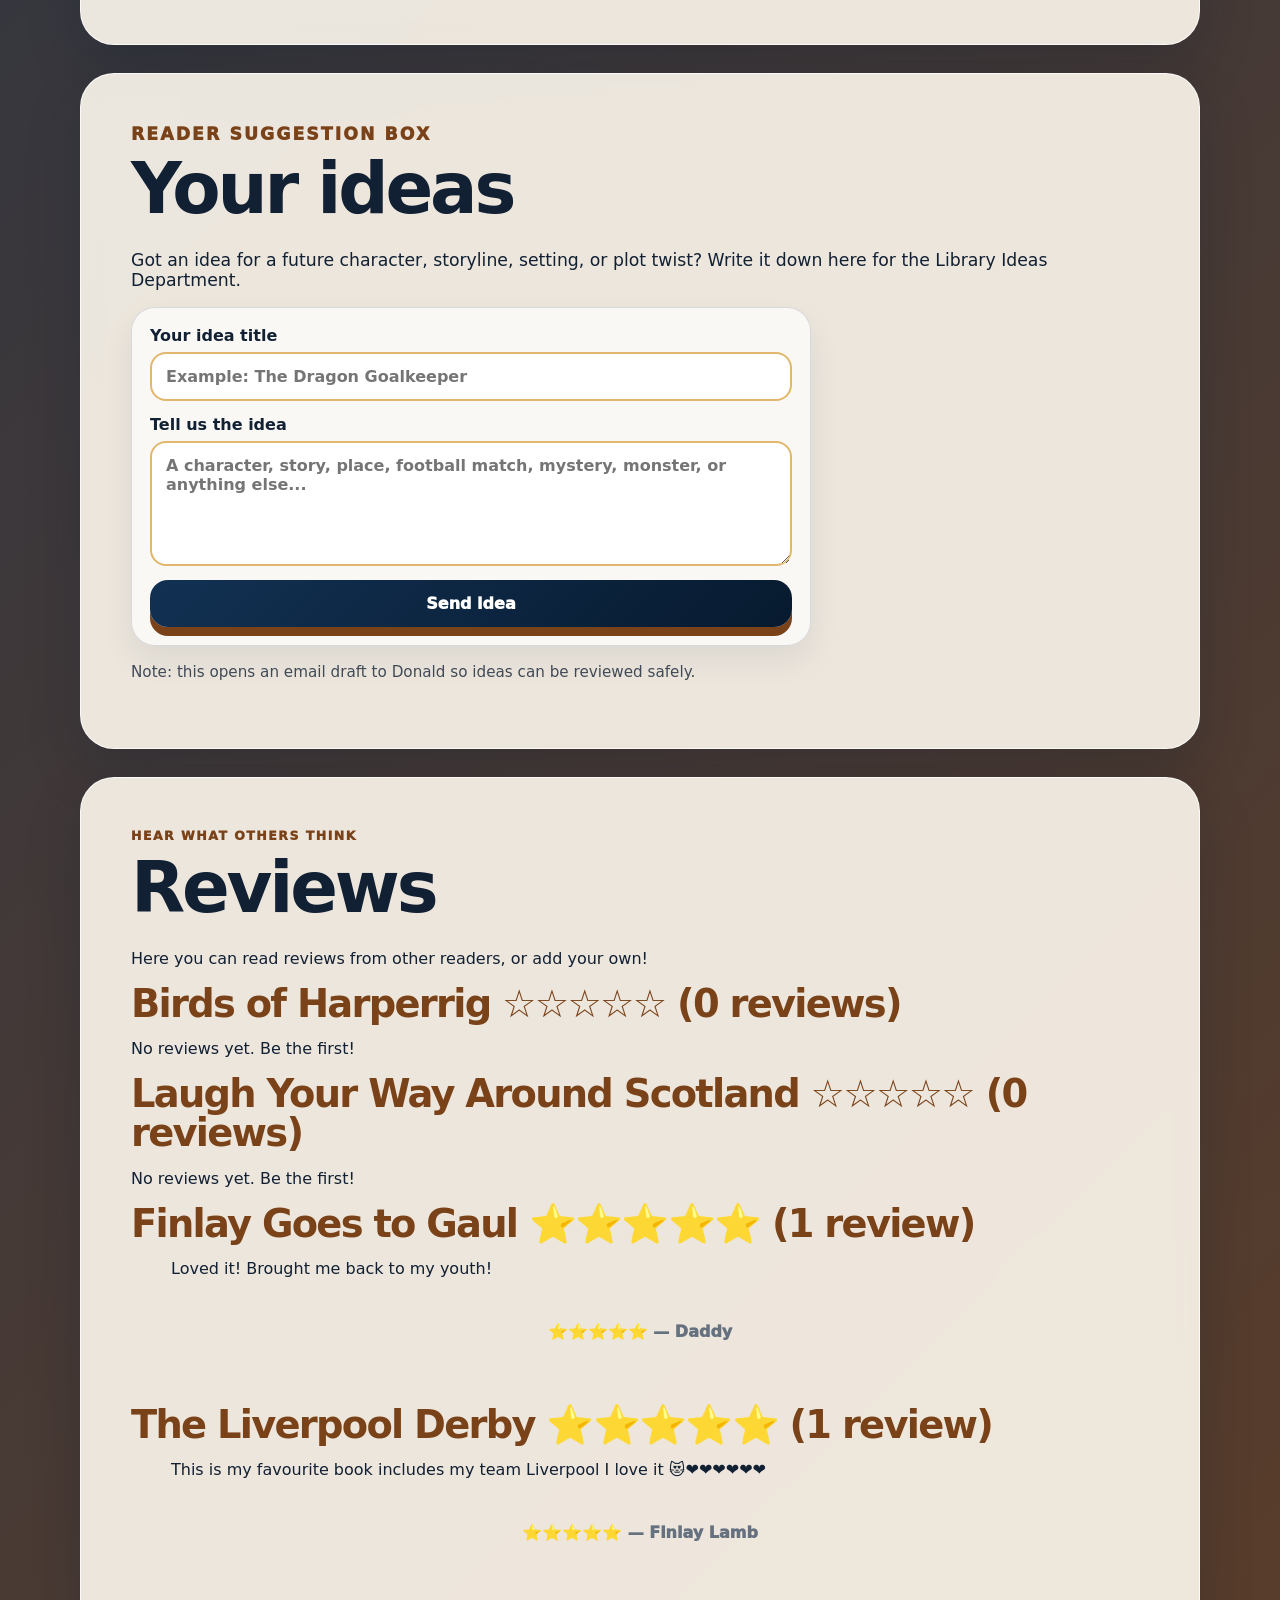
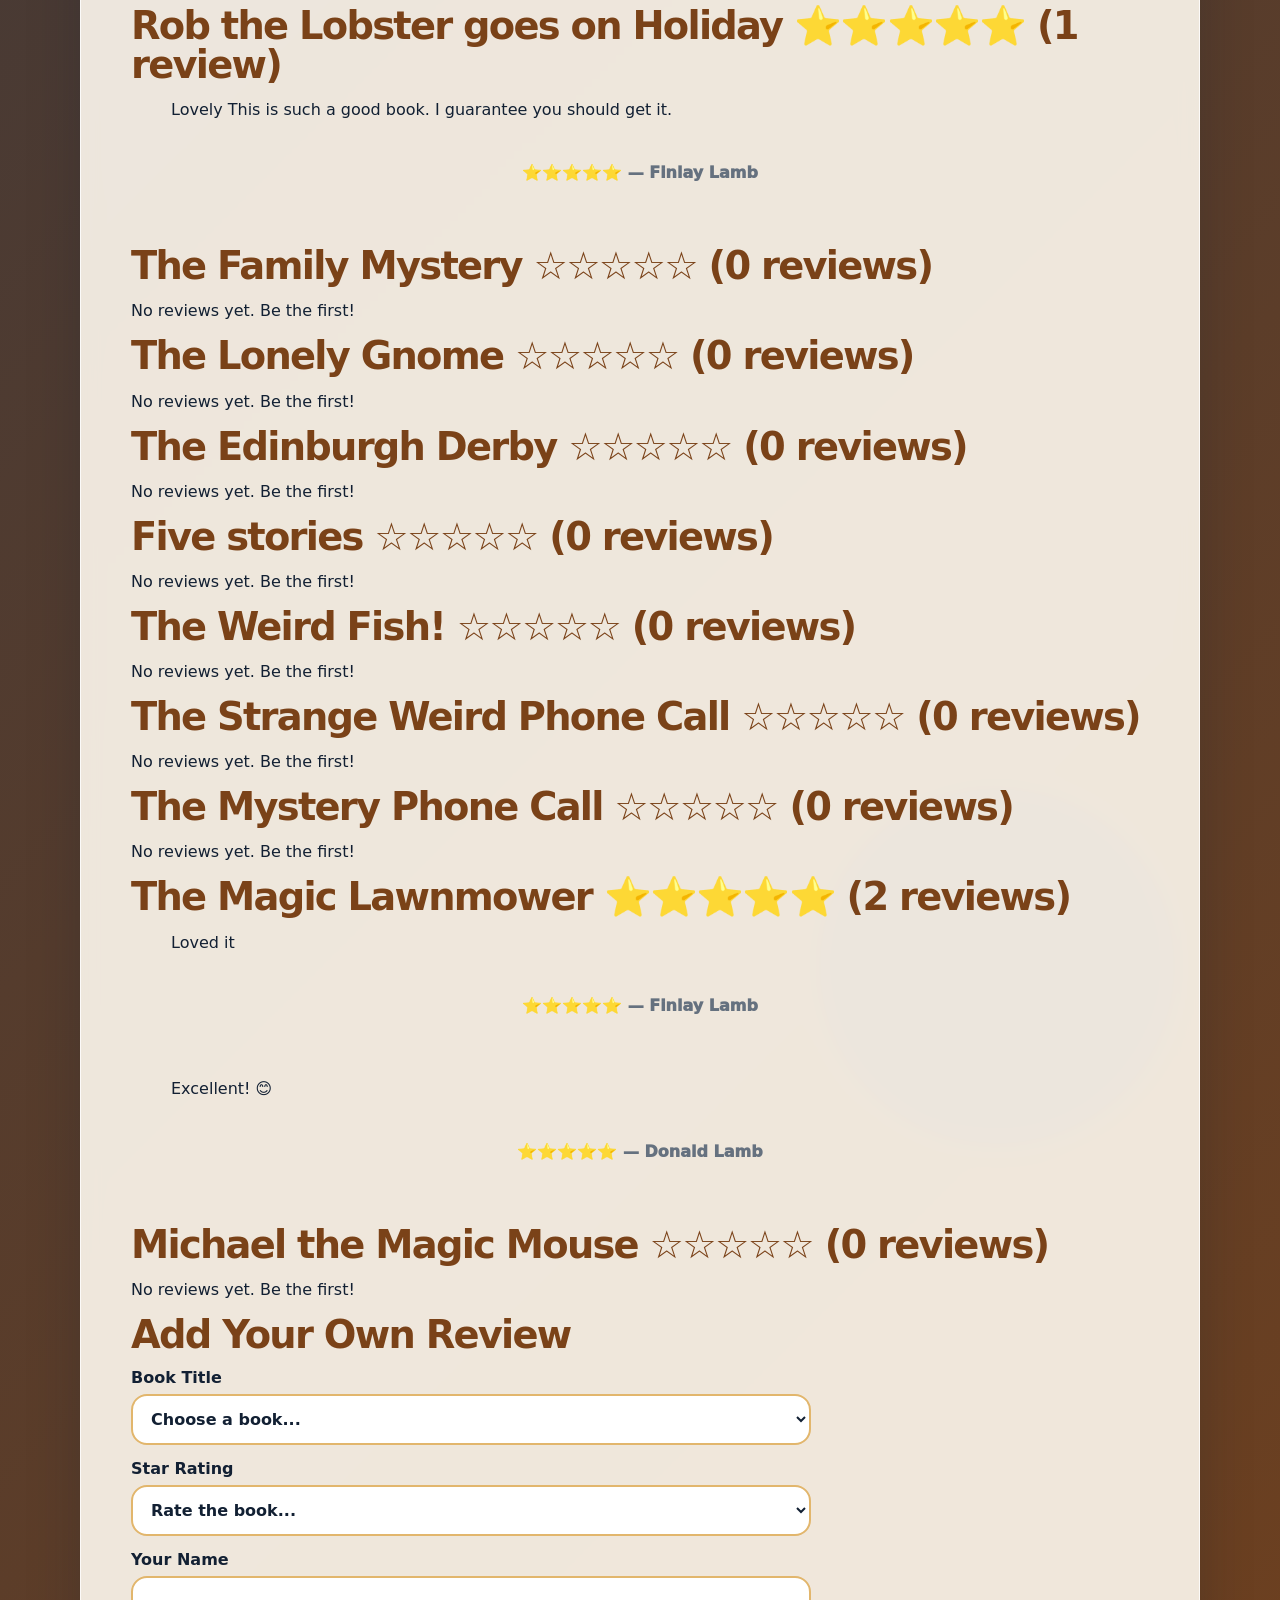
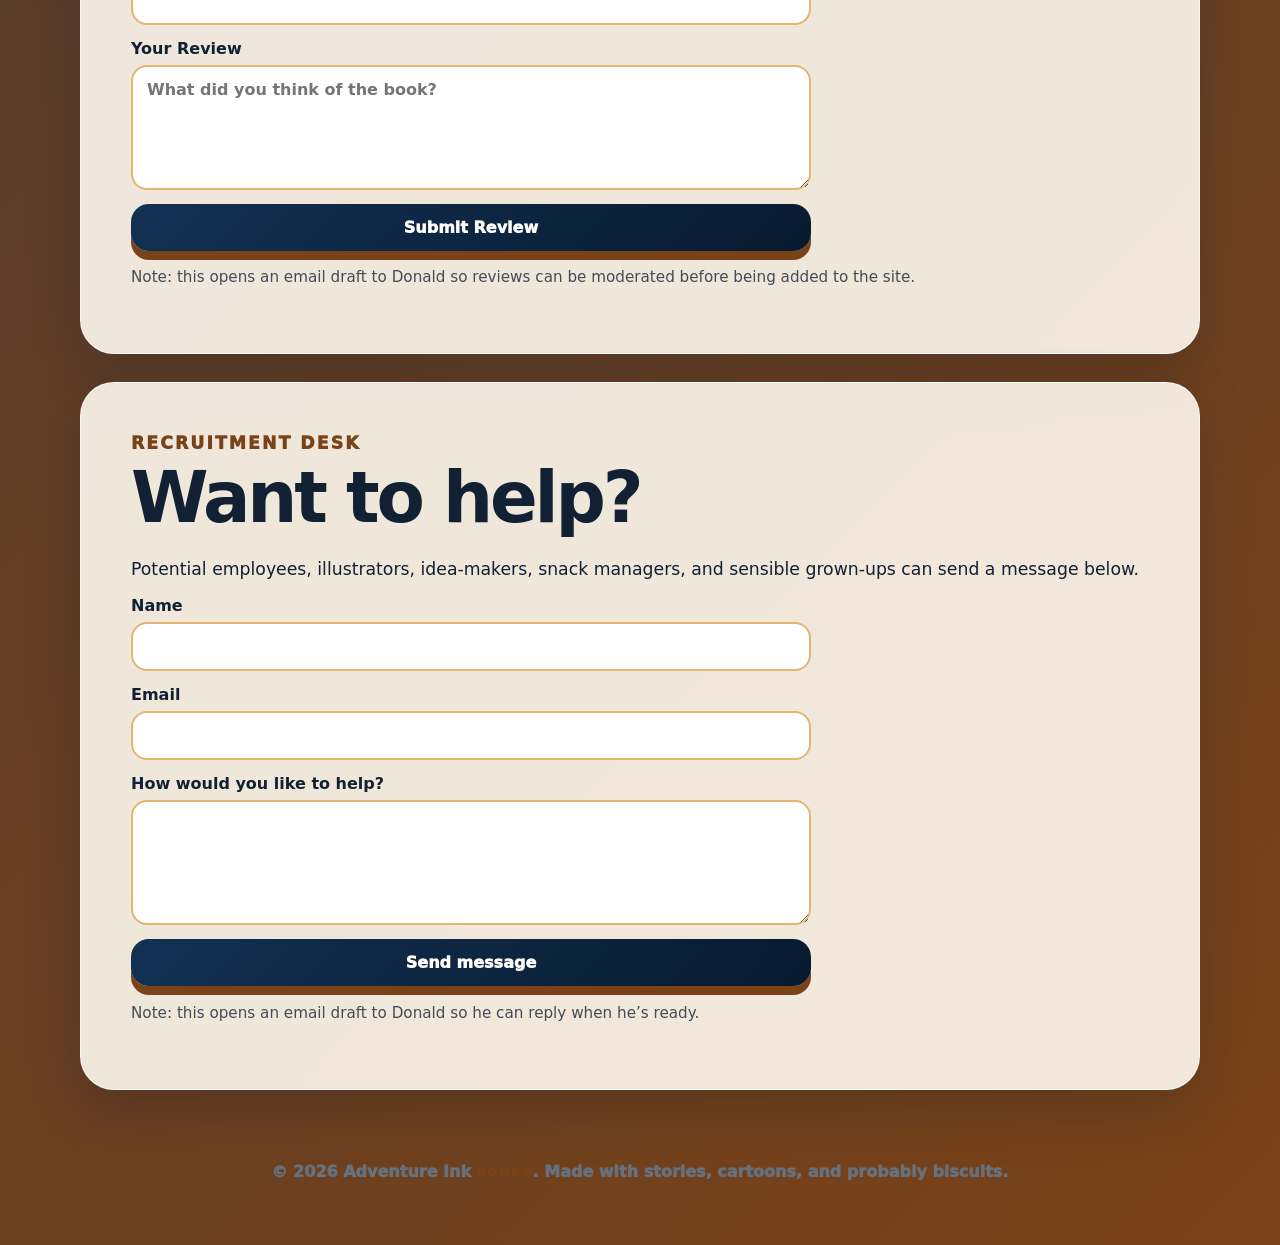
==== commit d2c44a26: "Add Adventure Ink about page" ====
--- a/index.html
+++ b/index.html
@@ -5,7 +5,7 @@
   <meta name="viewport" content="width=device-width, initial-scale=1" />
   <meta name="description" content="Adventure Ink Books — a fun place for stories, book covers, updates, and creative projects." />
   <title>Adventure Ink Books</title>
-  <link rel="stylesheet" href="styles.css?v=pricing-donation-20260705-1" />
+  <link rel="stylesheet" href="styles.css?v=about-calendar-20260716-1" />
 </head>
 <body>
   <header class="hero">
@@ -15,6 +15,7 @@
         <span class="brand-lockup"><span>Adventure Ink</span><small>Books</small></span>
       </a>
       <div class="nav-links">
+        <a href="about.html">About</a>
         <a href="#books">Books</a>
         <a href="#prices">Prices</a>
         <a href="#order-request">Membership</a>
--- a/styles.css
+++ b/styles.css
@@ -368,6 +368,110 @@
 .coming-list strong { font-size: 1.24rem; }
 .coming-list span { font-size: 1.05rem; color: var(--muted); }
 
+.about-hero {
+  min-height: 56vh;
+}
+.about-hero-card {
+  padding-bottom: clamp(34px, 6vw, 70px);
+}
+.about-hero-card h1 {
+  font-size: clamp(3.6rem, 10vw, 8.4rem);
+}
+.about-hero-card::after {
+  content: "⭐ 🗓️ ✏️";
+}
+.founder-card {
+  display: grid;
+  grid-template-columns: auto 1fr;
+  gap: 18px;
+  align-items: start;
+  background: linear-gradient(135deg, #fff8dc, #fff4dd);
+  border: 2px solid rgba(181,111,42,.28);
+  border-radius: 28px;
+  padding: clamp(18px, 3vw, 26px);
+  box-shadow: var(--shadow-pop);
+  margin-bottom: 20px;
+}
+.founder-card p,
+.team-card p,
+.calendar-event p,
+.name-note-section p {
+  line-height: 1.5;
+}
+.role-label {
+  width: fit-content;
+  margin: 0 0 8px;
+  padding: 7px 11px;
+  border-radius: 999px;
+  background: white;
+  border: 1px solid var(--line);
+  color: var(--book-gold-dark);
+  font-size: .78rem;
+  font-weight: 950;
+  letter-spacing: .12em;
+  text-transform: uppercase;
+}
+.team-grid {
+  display: grid;
+  grid-template-columns: repeat(3, minmax(0, 1fr));
+  gap: 18px;
+}
+.team-card {
+  min-height: 220px;
+  background: #fffaf0;
+  border: 1px solid var(--line);
+  border-radius: 26px;
+  padding: 22px;
+  box-shadow: var(--shadow-pop);
+}
+.team-card h3,
+.calendar-event h3 {
+  font-size: clamp(1.35rem, 2.8vw, 2rem);
+}
+.team-note {
+  margin-top: 18px;
+}
+.calendar-list {
+  display: grid;
+  gap: 14px;
+  margin-top: 22px;
+}
+.calendar-event {
+  display: grid;
+  grid-template-columns: minmax(120px, .28fr) 1fr;
+  gap: 18px;
+  align-items: start;
+  background: linear-gradient(135deg, #fff4dd, #fffaf0);
+  border: 1px solid rgba(181,111,42,.22);
+  border-radius: 24px;
+  padding: 18px;
+}
+.calendar-event time {
+  display: inline-grid;
+  place-items: center;
+  min-height: 66px;
+  border-radius: 20px;
+  background: var(--navy);
+  color: white;
+  font-weight: 950;
+  text-align: center;
+  padding: 10px 12px;
+}
+.calendar-event p,
+.founder-card p,
+.team-card p,
+.name-note-section p {
+  color: var(--muted);
+}
+.calendar-event h3 {
+  margin-bottom: 6px;
+}
+.calendar-event p,
+.team-card p,
+.founder-card p {
+  margin: 0;
+}
+
 figure { margin: 0; }
 figcaption { text-align: center; font-weight: 950; margin-top: 10px; }
 .coming-soon {
@@ -425,7 +529,7 @@
 @media (max-width: 820px) {
   .topbar { border-radius: 28px; align-items: flex-start; flex-direction: column; position: static; }
   .nav-links { justify-content: flex-start; }
-  .book-card, .gallery-grid, .info-grid, .membership-grid, .price-strip, .request-layout { grid-template-columns: 1fr; }
+  .book-card, .gallery-grid, .info-grid, .membership-grid, .price-strip, .request-layout, .team-grid, .calendar-event { grid-template-columns: 1fr; }
   .price-strip article { grid-template-columns: auto 1fr; }
   .price-strip .price-note { grid-column: 1 / -1; width: fit-content; }
   .tier-price { font-size: 2.45rem; }
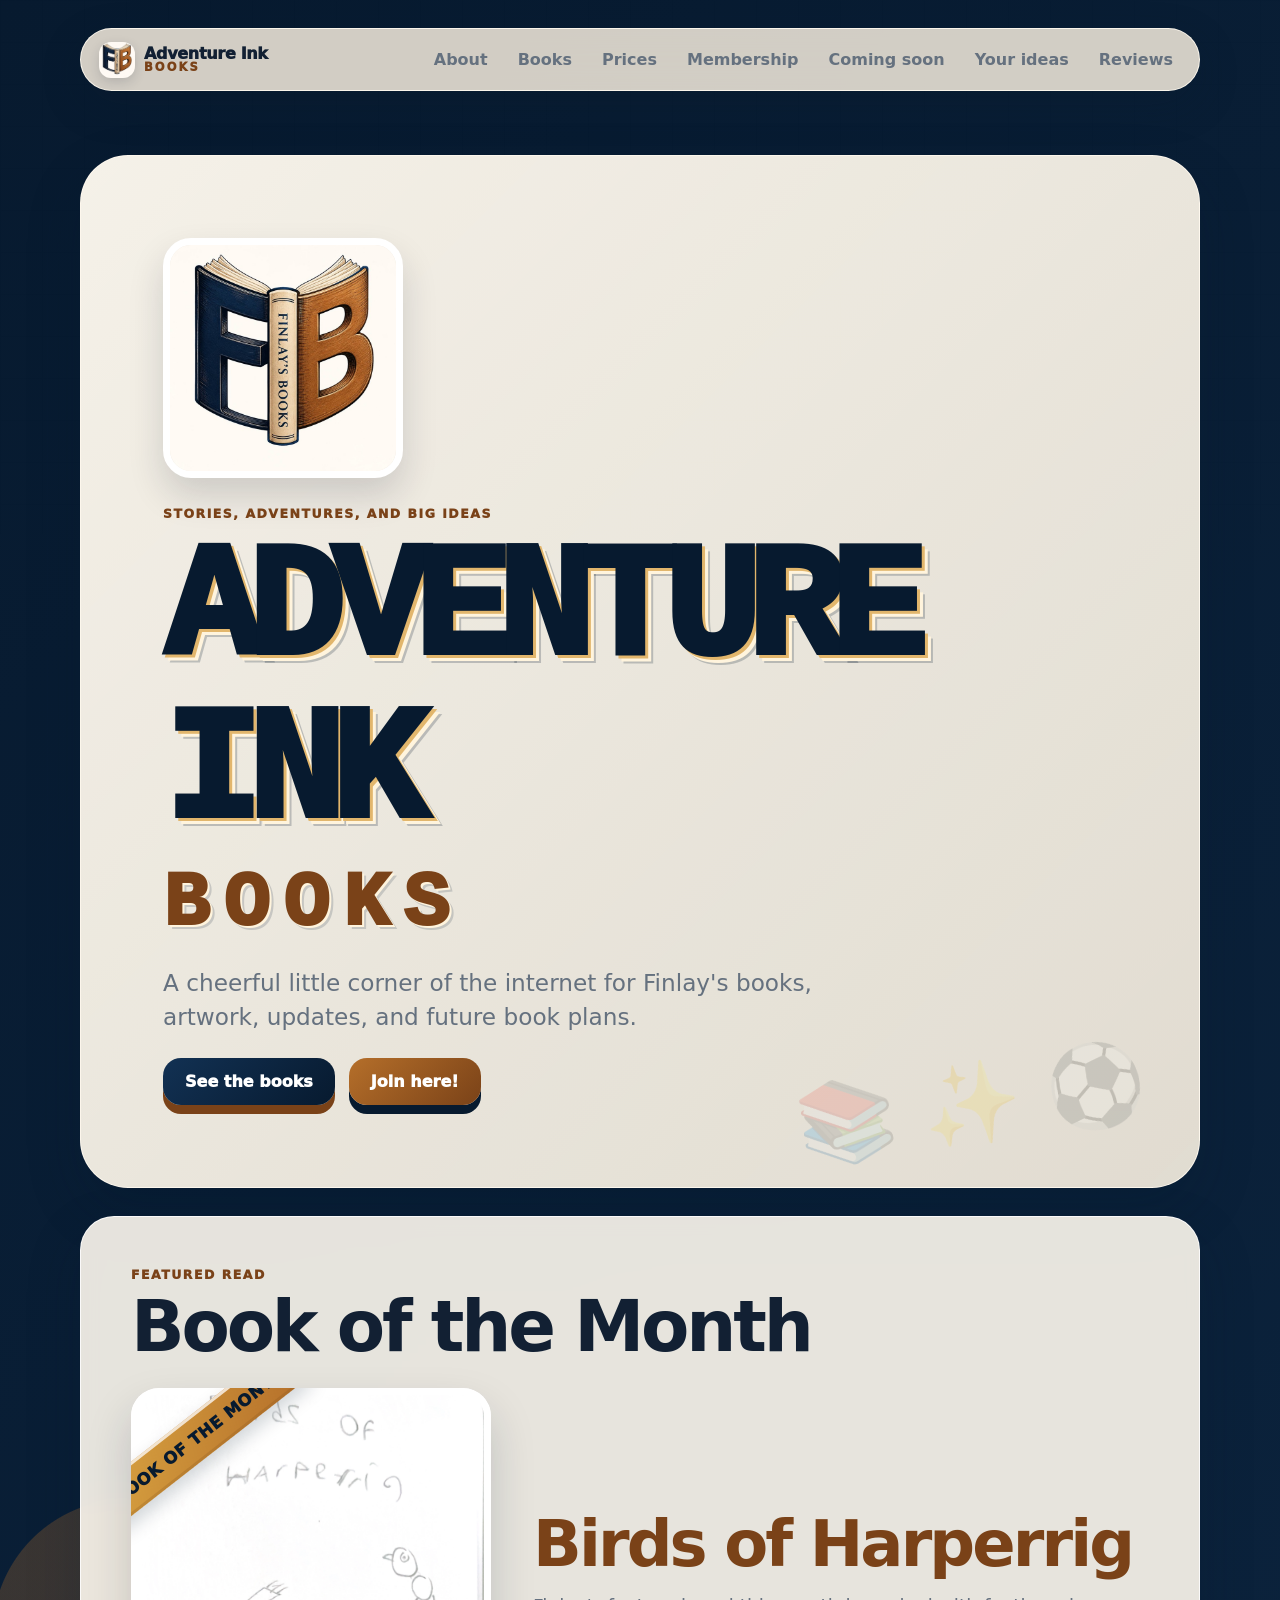
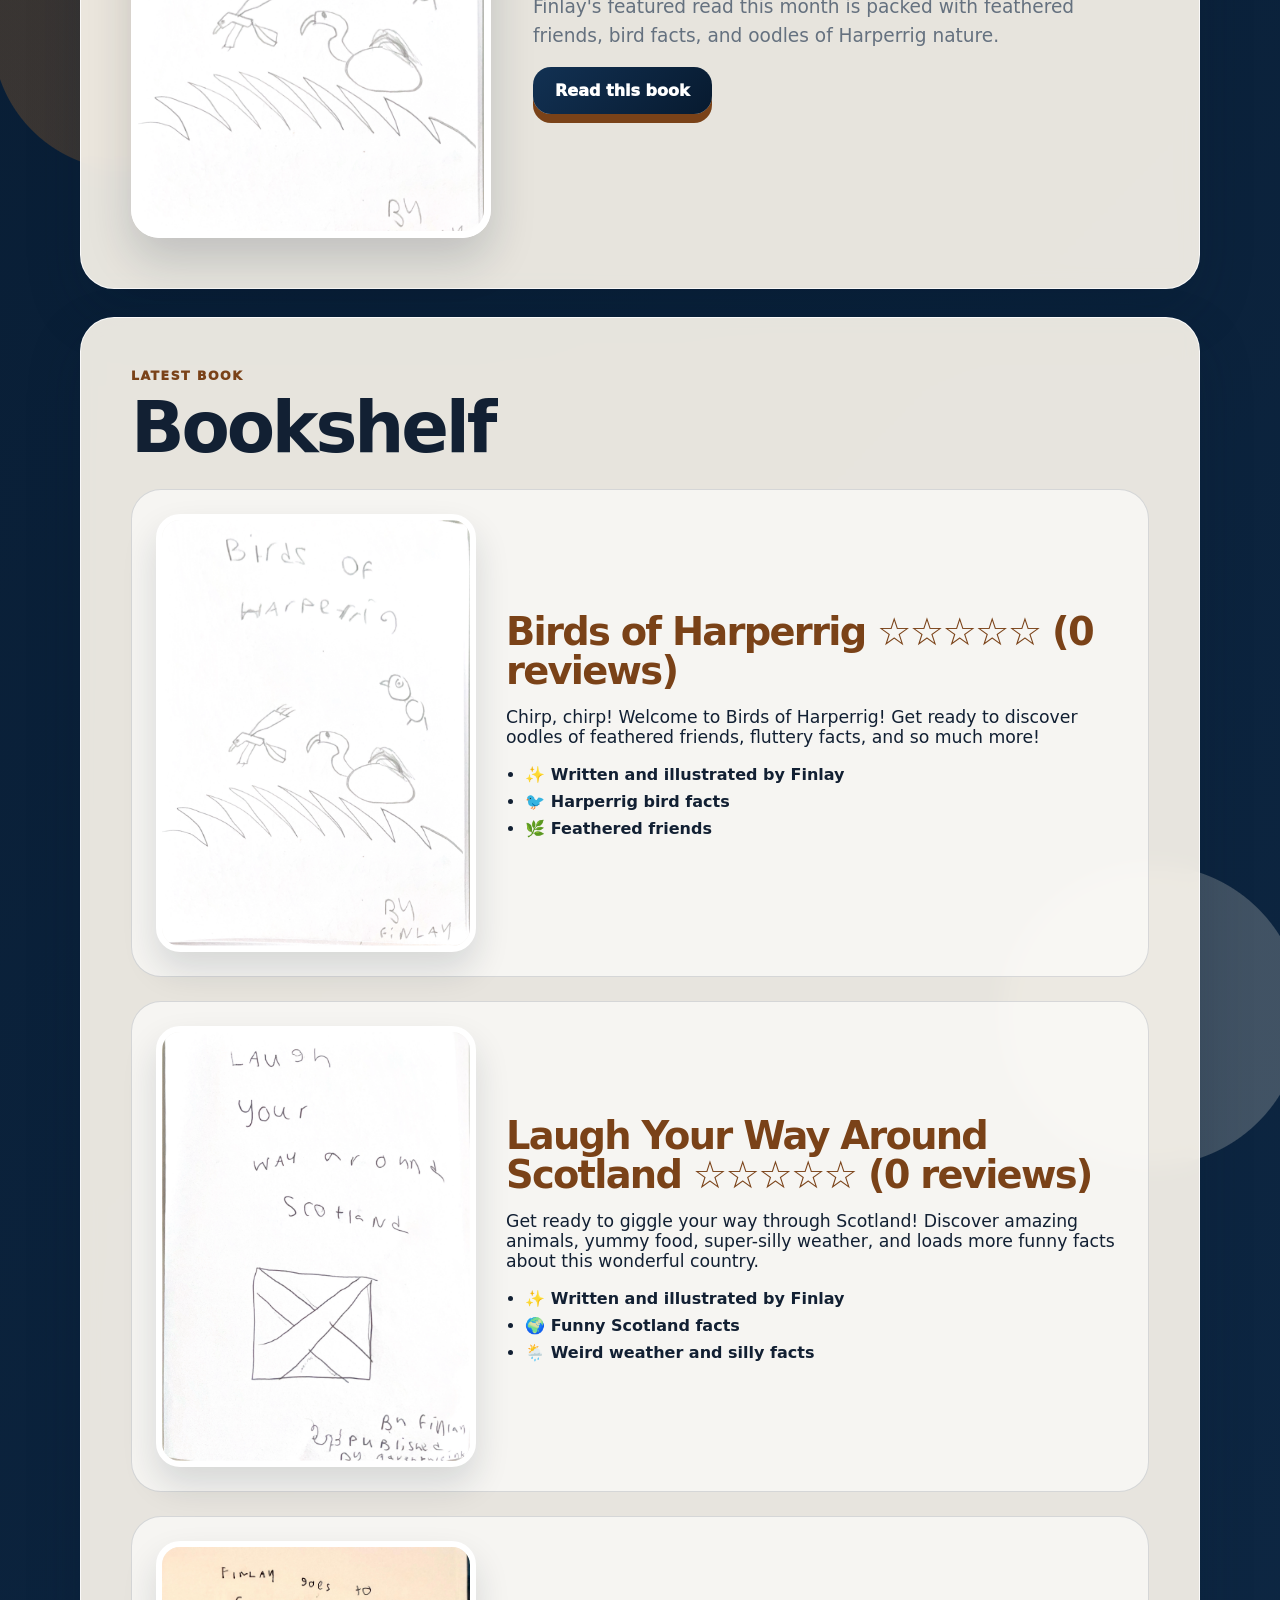
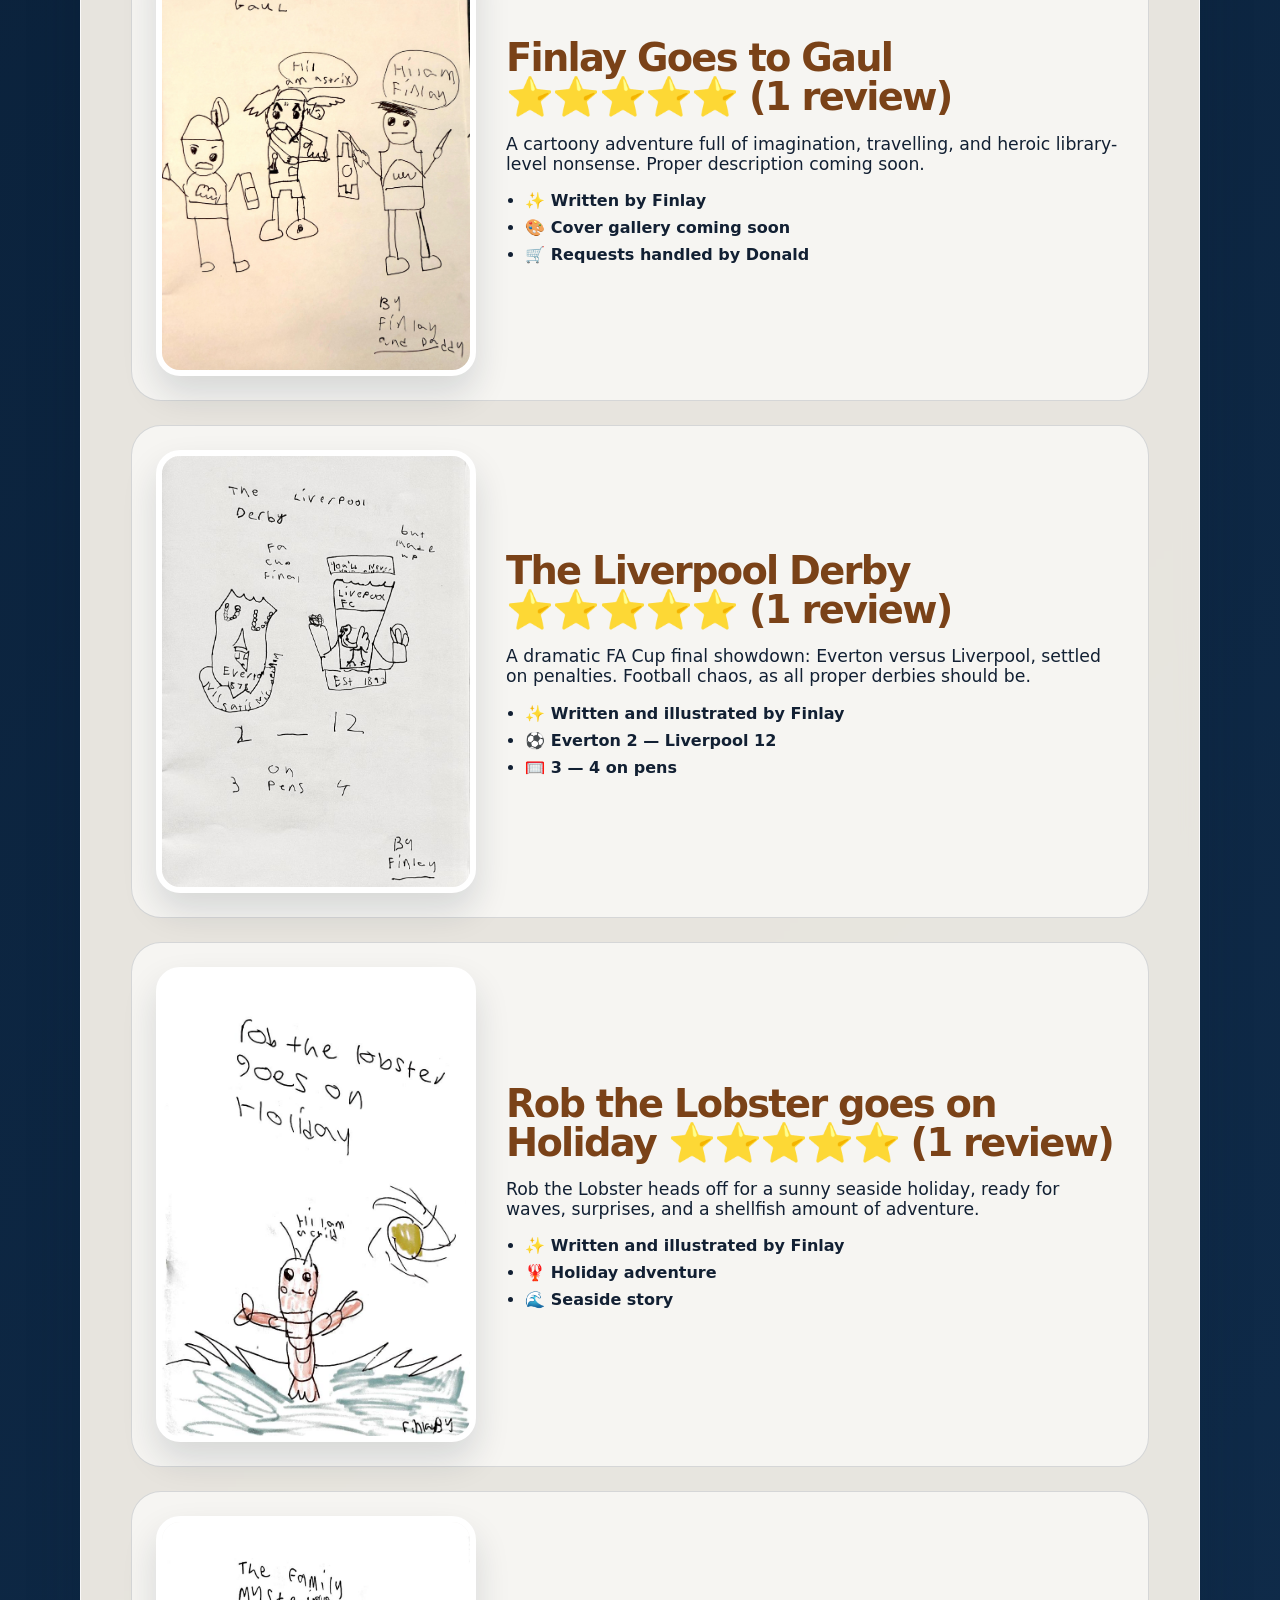
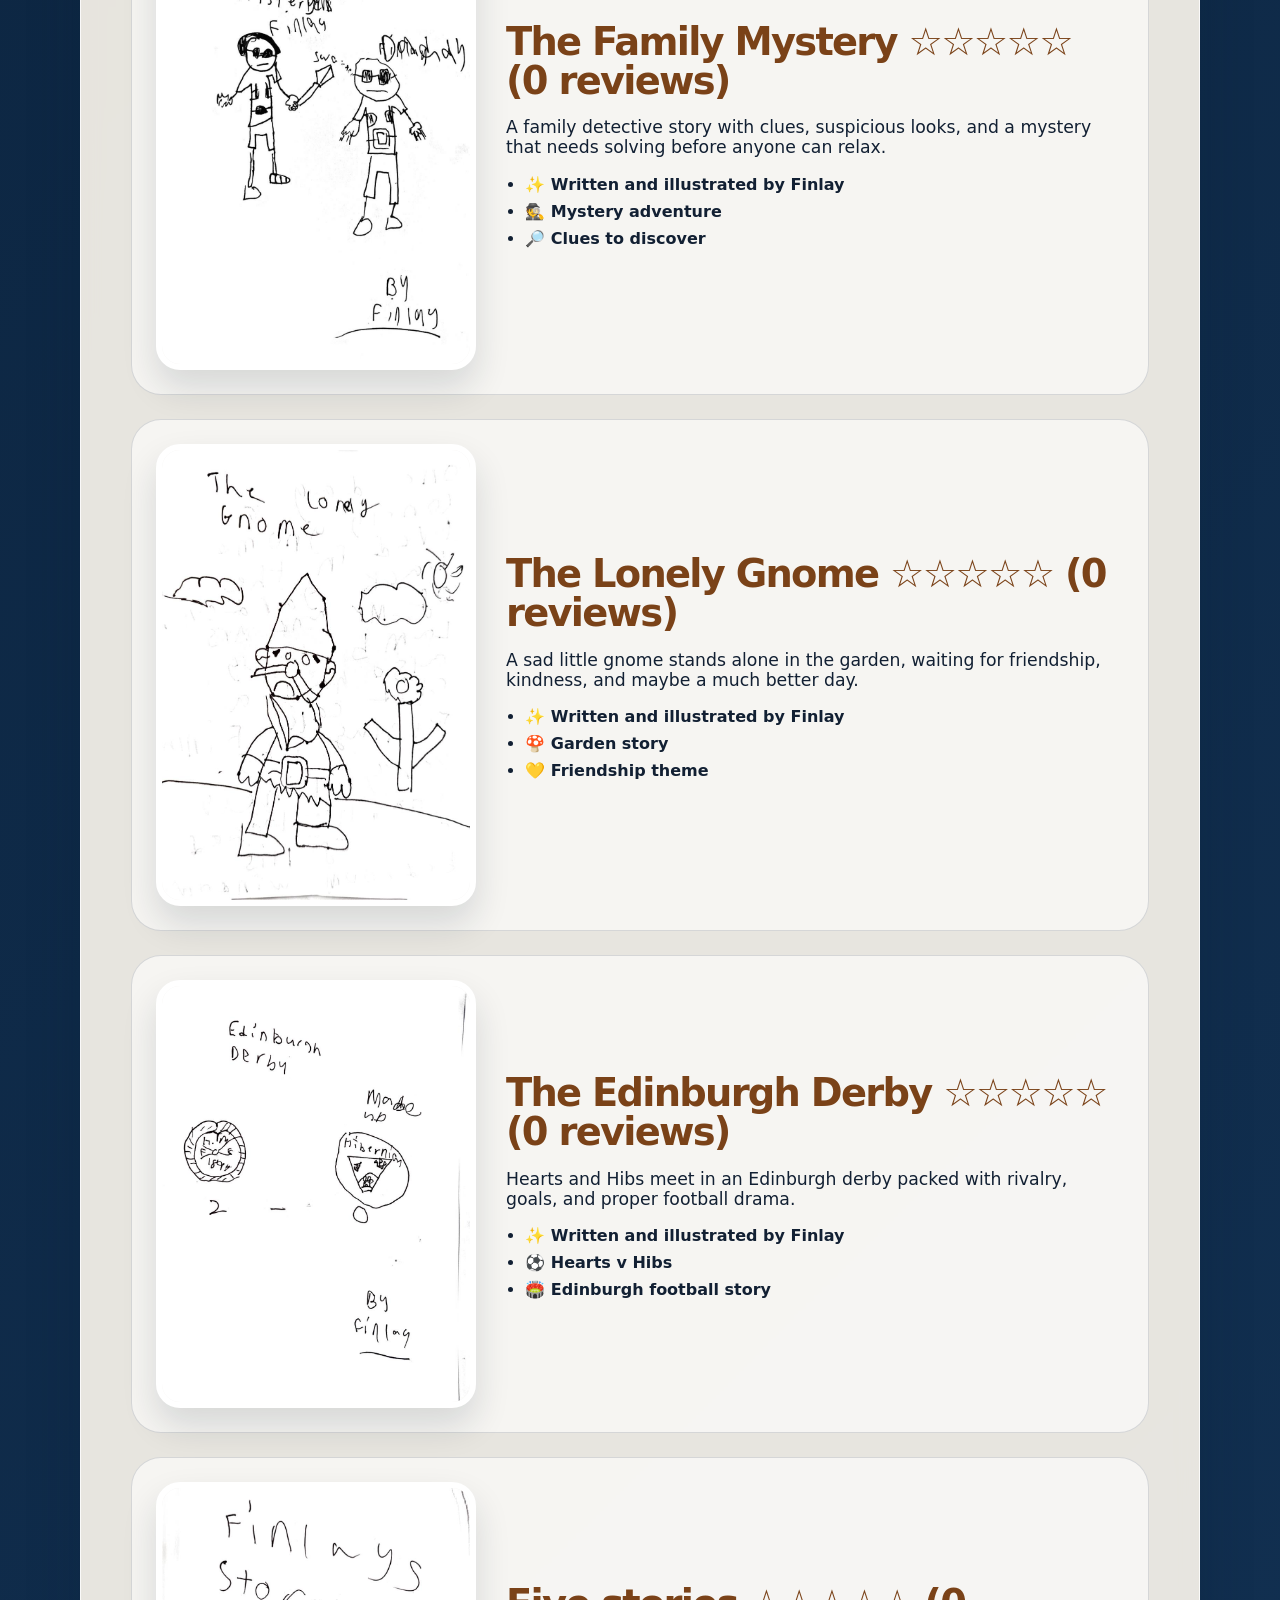
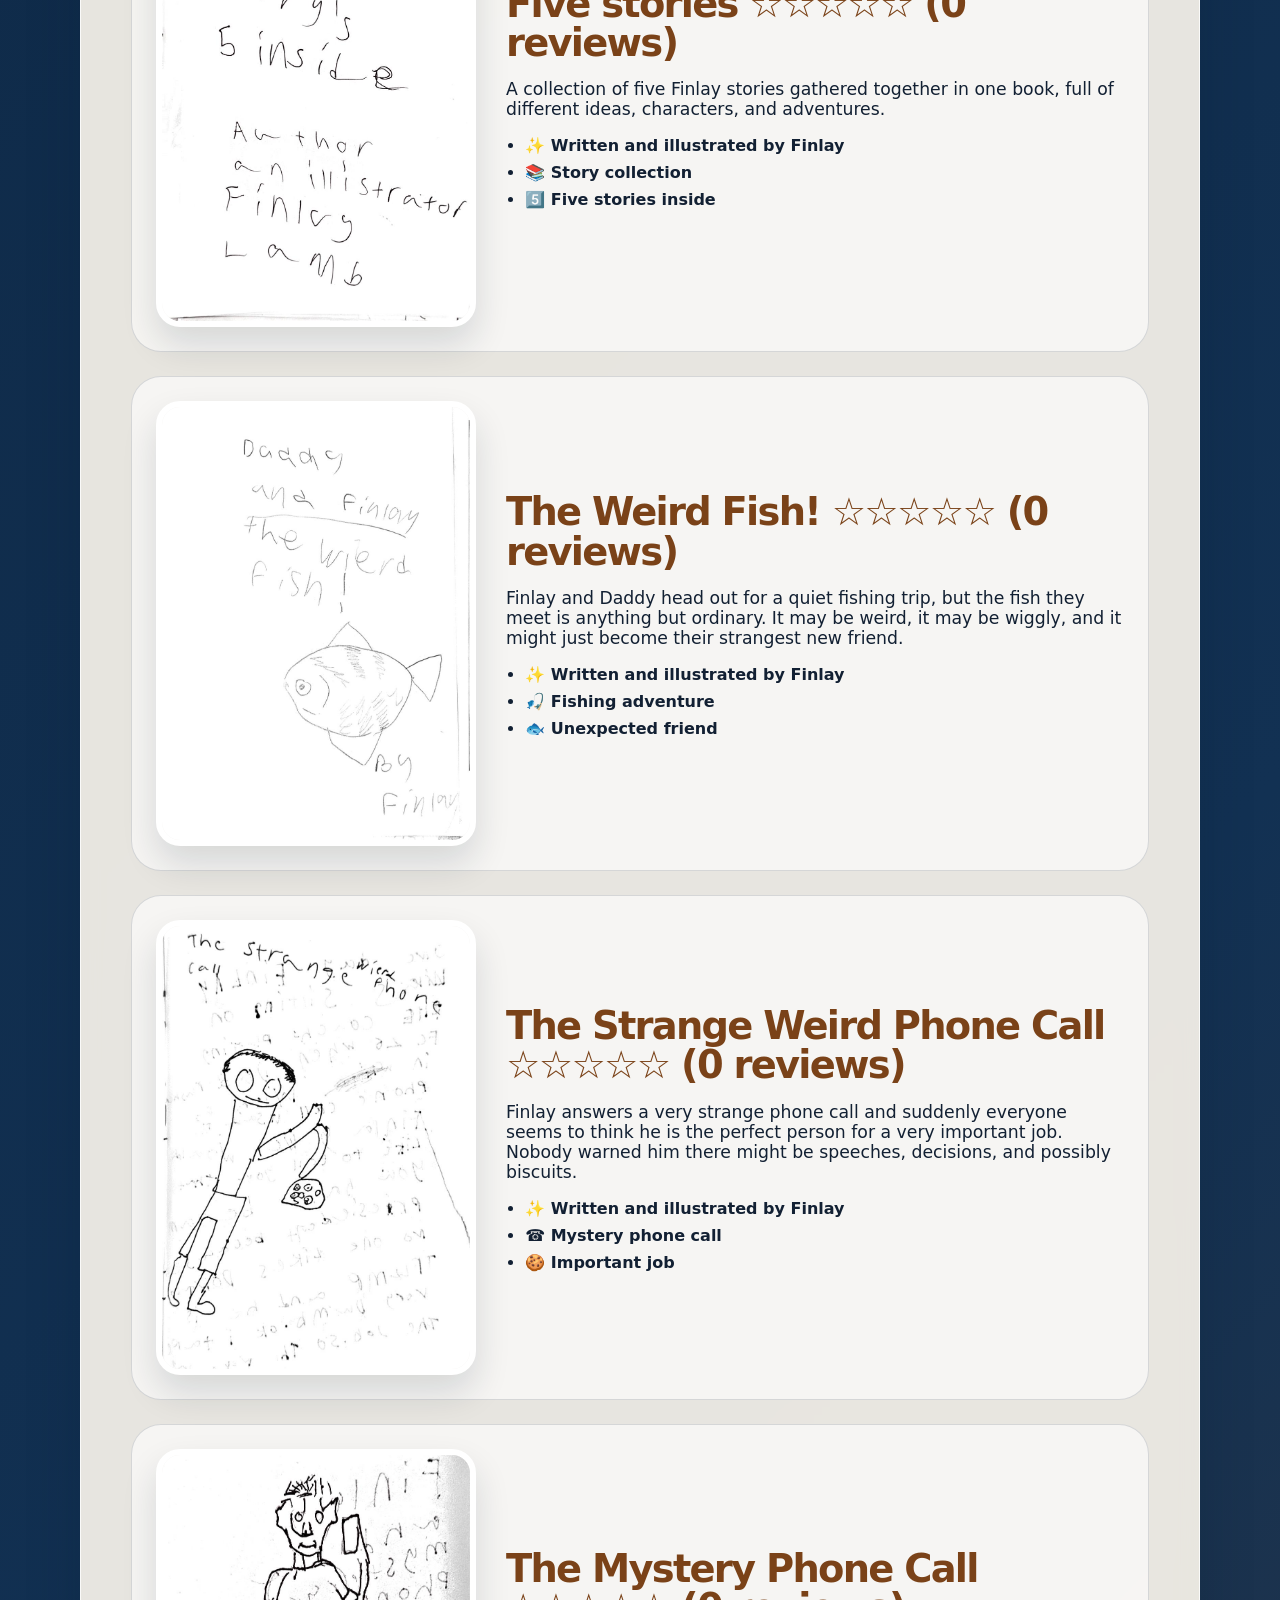
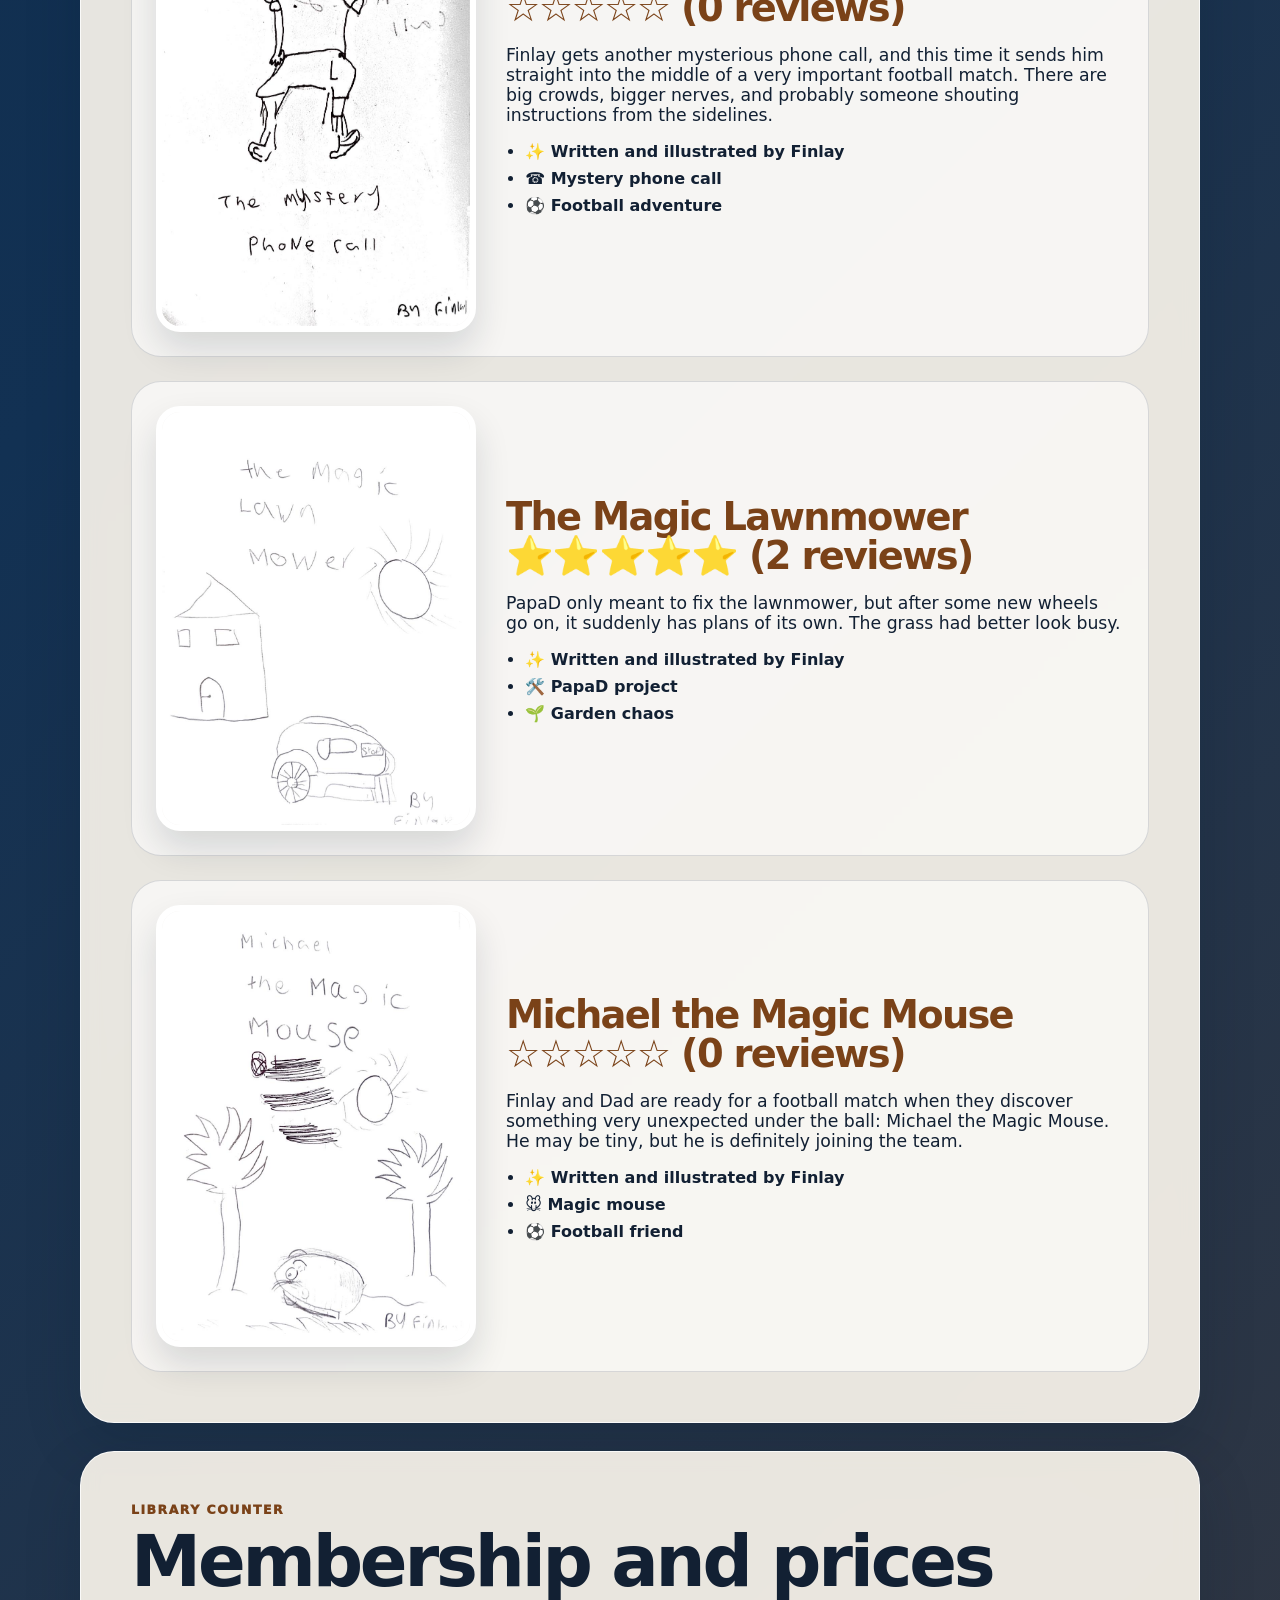
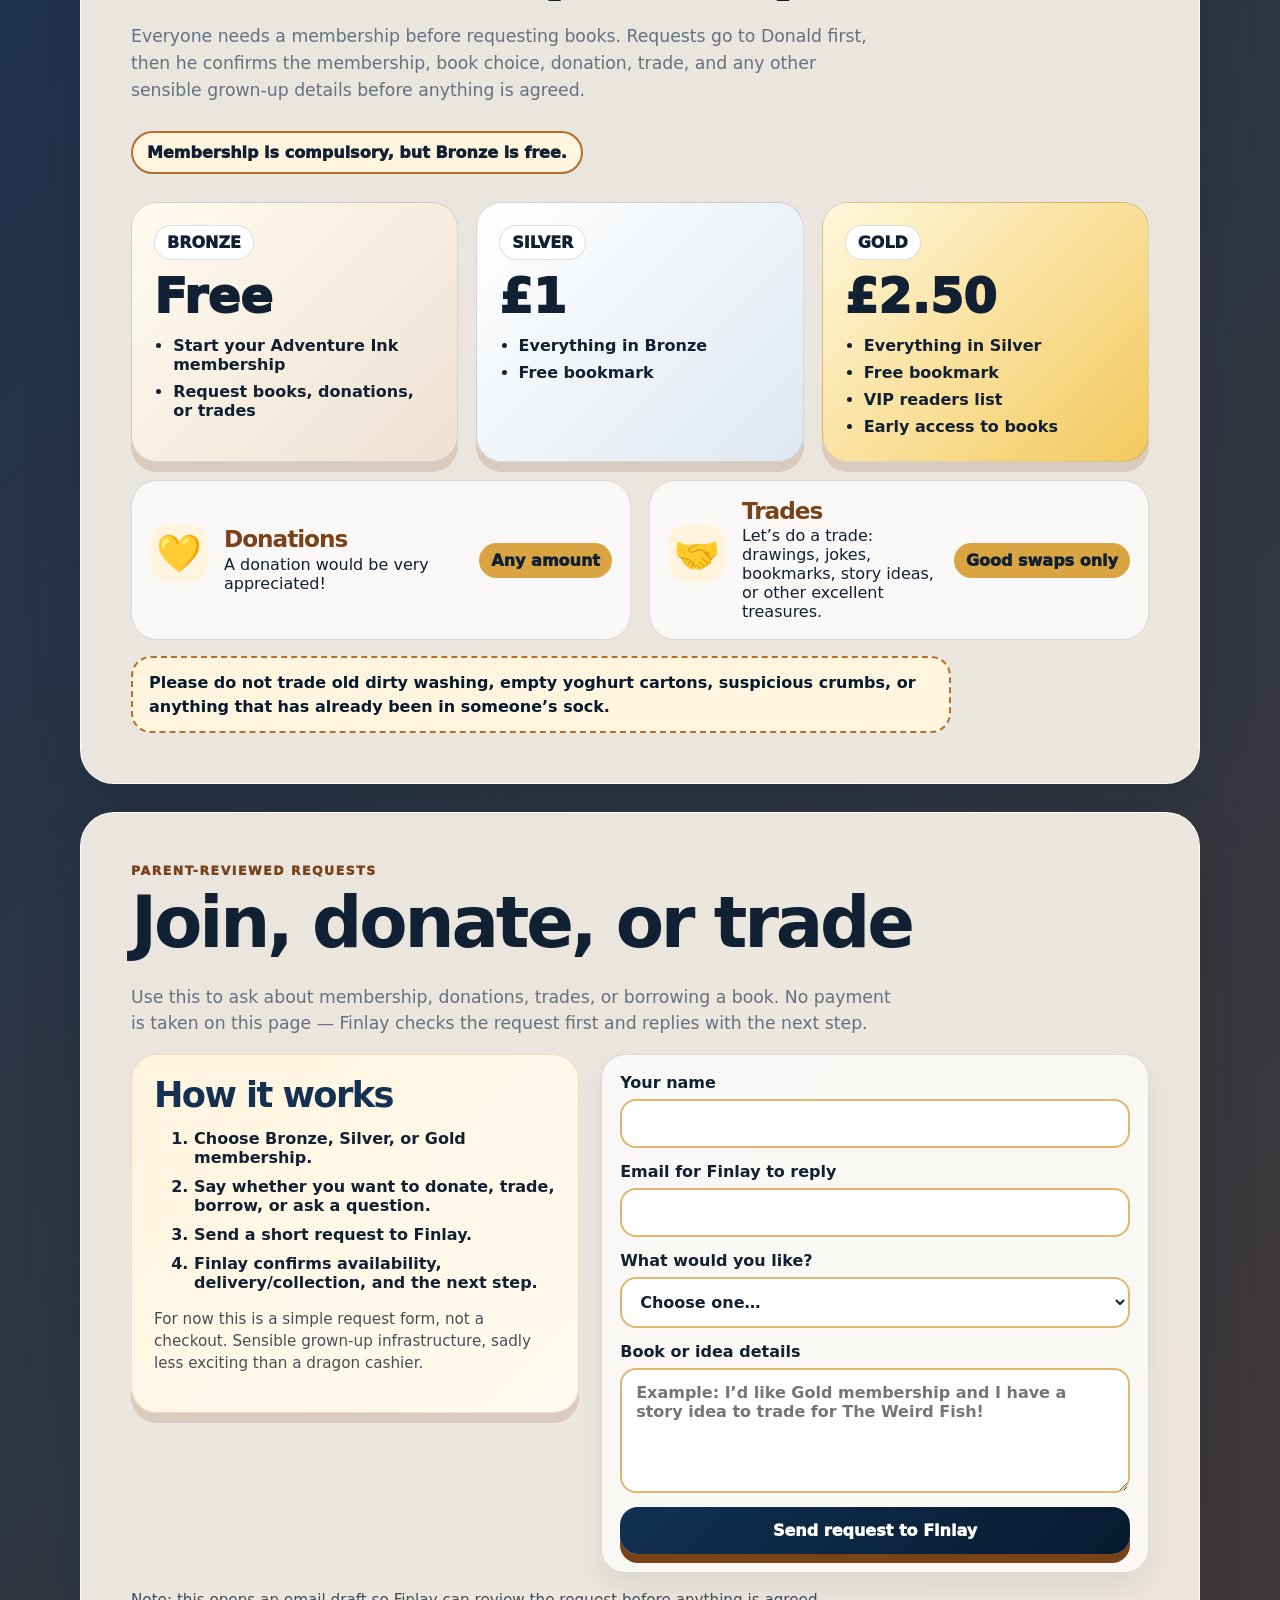
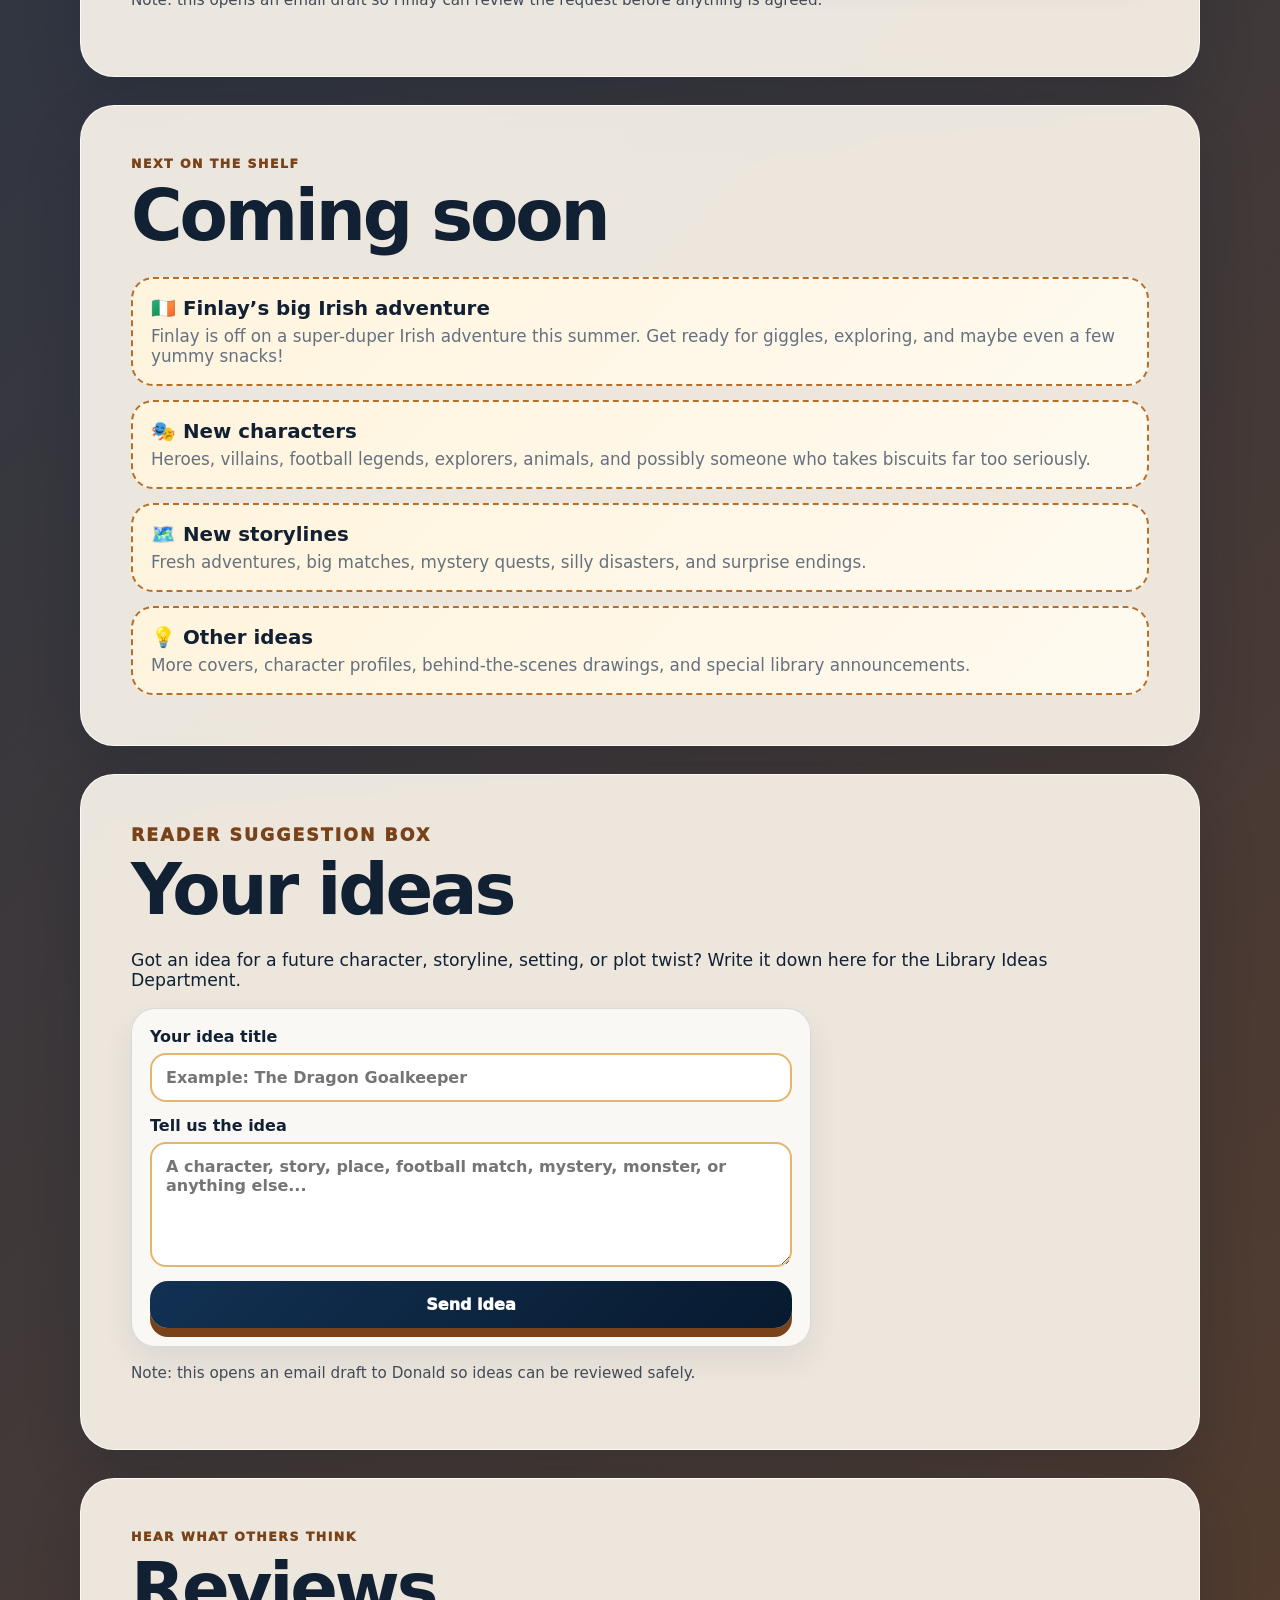
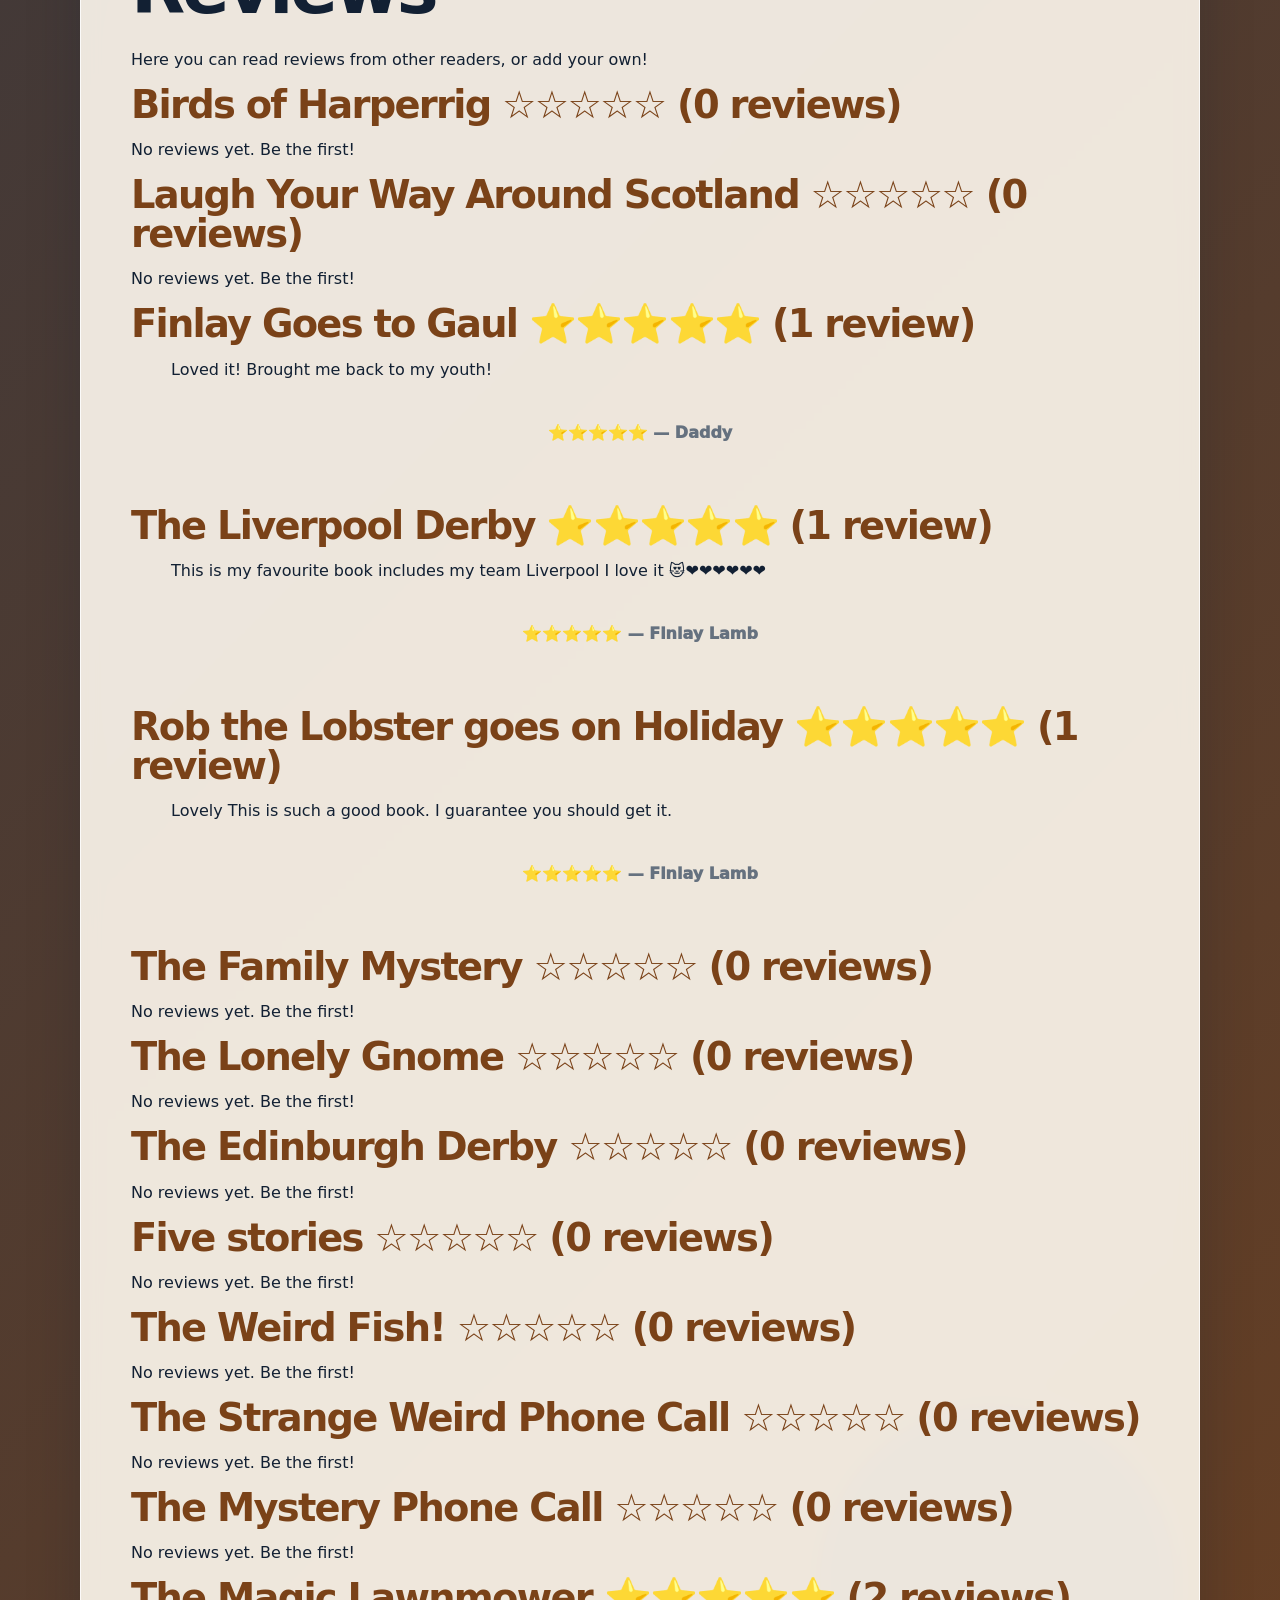
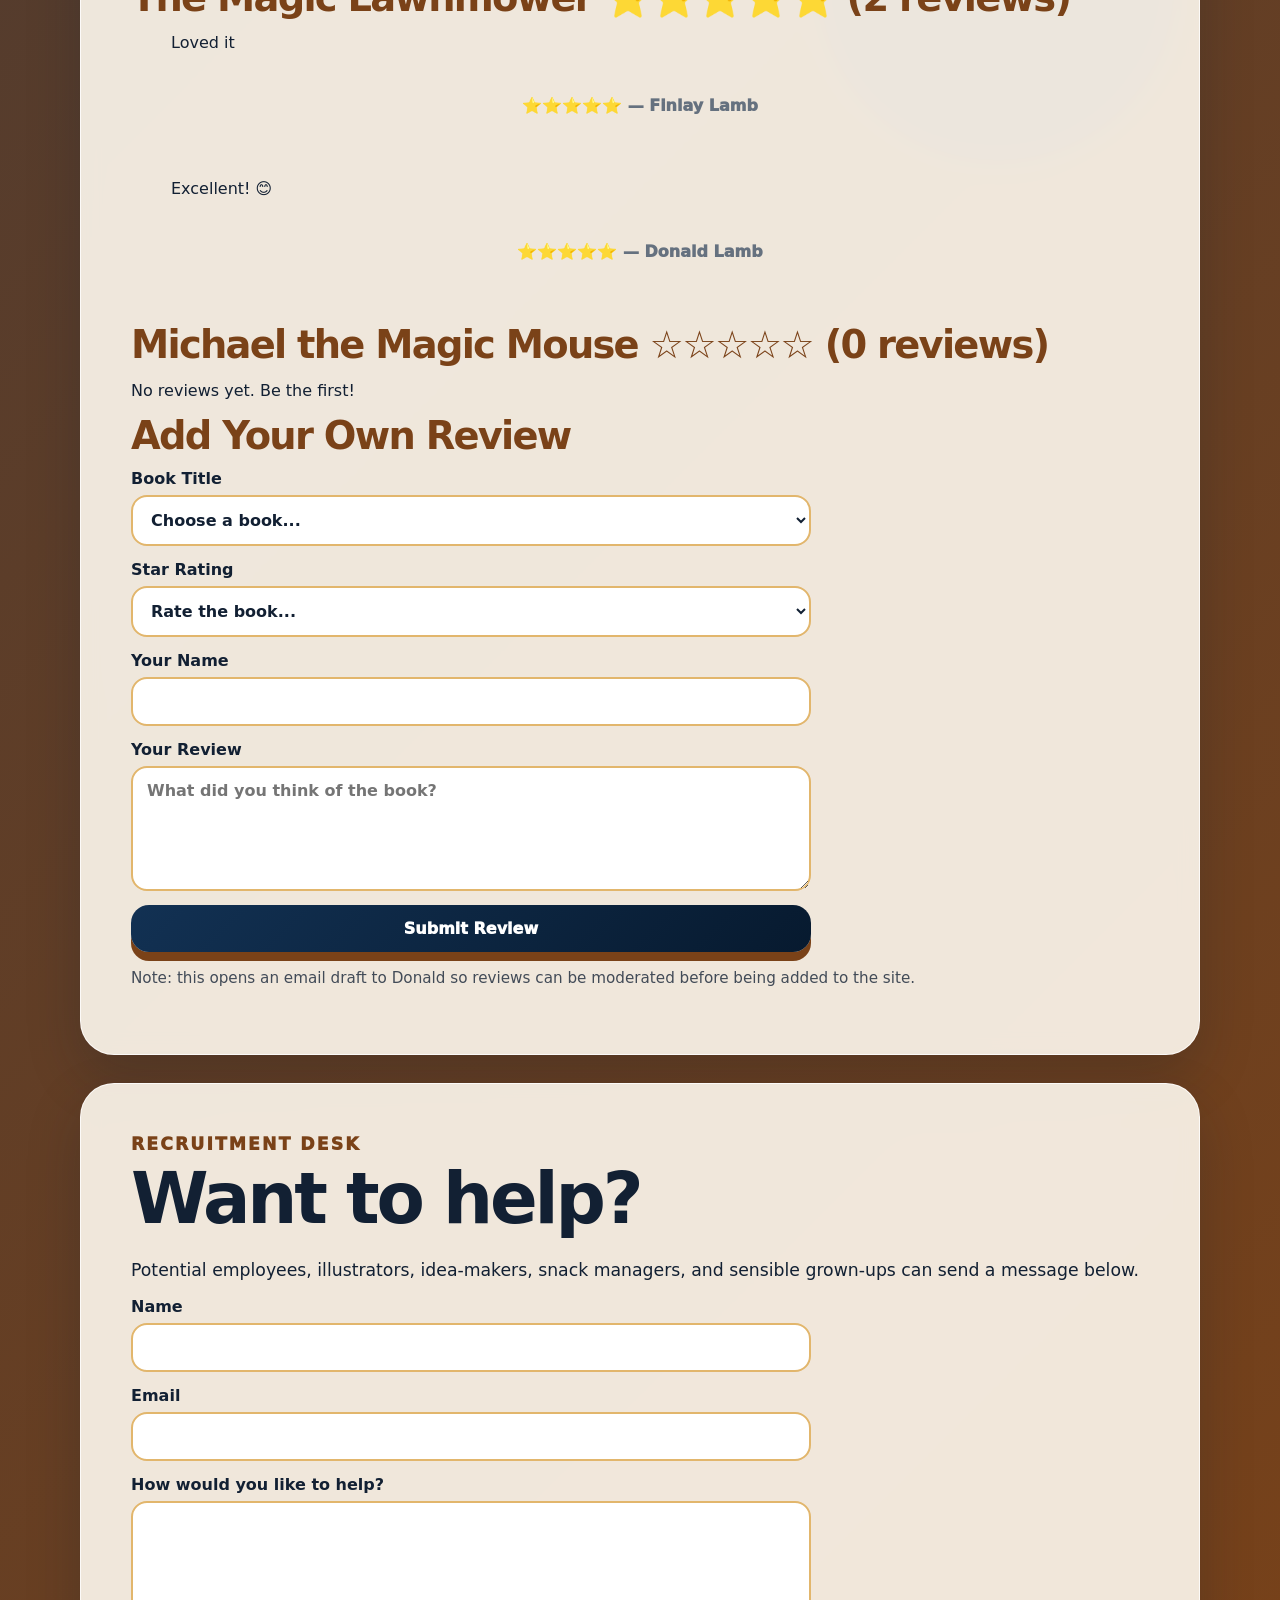
==== commit ac4b42d5: "Add book of the month reader" ====
--- a/index.html
+++ b/index.html
@@ -5,7 +5,7 @@
   <meta name="viewport" content="width=device-width, initial-scale=1" />
   <meta name="description" content="Adventure Ink Books — a fun place for stories, book covers, updates, and creative projects." />
   <title>Adventure Ink Books</title>
-  <link rel="stylesheet" href="styles.css?v=about-calendar-20260716-1" />
+  <link rel="stylesheet" href="styles.css?v=book-month-20260717-1" />
 </head>
 <body>
   <header class="hero">
@@ -38,6 +38,15 @@
   </header>
 
   <main>
+    <section id="book-of-the-month" class="section book-month-section" aria-labelledby="book-month-title">
+      <div class="section-heading">
+        <p class="eyebrow">Featured read</p>
+        <h2 id="book-month-title">Book of the Month</h2>
+      </div>
+
+      <div id="book-month-feature"></div>
+    </section>
+
     <section id="books" class="section">
       <div class="section-heading">
         <p class="eyebrow">Latest book</p>
@@ -223,6 +232,29 @@
   <footer>
     <p>© 2026 <span class="footer-brand"><span>Adventure Ink</span> <small>Books</small></span>. Made with stories, cartoons, and probably biscuits.</p>
   </footer>
-  <script src="library.js?v=bookshelf-birds-harperrig-20260712-1"></script>
+
+  <div id="book-reader" class="reader-modal" role="dialog" aria-modal="true" aria-labelledby="reader-title" hidden>
+    <div class="reader-shell">
+      <div class="reader-toolbar">
+        <div>
+          <p class="eyebrow">Adventure Ink reader</p>
+          <h2 id="reader-title">Book reader</h2>
+        </div>
+        <button type="button" class="reader-close" aria-label="Close reader">Close</button>
+      </div>
+
+      <figure class="reader-page-frame">
+        <img id="reader-page-image" src="" alt="" />
+        <figcaption id="reader-page-count"></figcaption>
+      </figure>
+
+      <div class="reader-controls" aria-label="Reader controls">
+        <button type="button" id="reader-prev">Previous</button>
+        <button type="button" id="reader-next">Next</button>
+      </div>
+    </div>
+  </div>
+
+  <script src="library.js?v=book-month-20260717-1"></script>
 </body>
 </html>
--- a/styles.css
+++ b/styles.css
@@ -237,6 +237,81 @@
   border: 2px solid var(--book-gold);
   font-weight: 950;
 }
+.book-month-card {
+  display: grid;
+  grid-template-columns: minmax(220px, 360px) 1fr;
+  gap: clamp(22px, 4vw, 42px);
+  align-items: center;
+}
+.book-month-cover {
+  position: relative;
+  display: block;
+  width: 100%;
+  padding: 0;
+  overflow: hidden;
+  border: 0;
+  border-radius: 28px;
+  background: white;
+  box-shadow: 0 22px 45px rgba(23,32,51,.18);
+}
+.book-month-cover img {
+  display: block;
+  width: 100%;
+  aspect-ratio: 4 / 5;
+  object-fit: cover;
+  border: 7px solid white;
+  border-radius: 28px;
+  background: white;
+}
+.book-month-cover:hover,
+.book-month-cover:focus-visible {
+  transform: translateY(2px);
+  box-shadow: 0 16px 35px rgba(23,32,51,.20);
+}
+.book-month-cover:focus-visible {
+  outline: 5px solid rgba(181, 111, 42, .42);
+  outline-offset: 5px;
+}
+.book-month-ribbon {
+  position: absolute;
+  top: 26px;
+  left: -54px;
+  width: 245px;
+  padding: 10px 16px;
+  transform: rotate(-38deg);
+  transform-origin: center;
+  background: linear-gradient(135deg, var(--sun), var(--book-gold));
+  color: var(--navy);
+  border-top: 3px solid rgba(255,255,255,.76);
+  border-bottom: 3px solid rgba(122,66,24,.24);
+  box-shadow: 0 8px 18px rgba(7,26,47,.18);
+  font-size: 1.02rem;
+  font-weight: 1000;
+  letter-spacing: .04em;
+  line-height: 1.05;
+  text-align: center;
+  text-transform: uppercase;
+}
+.book-month-copy {
+  display: grid;
+  gap: 16px;
+}
+.book-month-copy h3 {
+  font-size: clamp(2rem, 5vw, 4rem);
+}
+.book-month-copy p {
+  max-width: 650px;
+  margin: 0;
+  color: var(--muted);
+  font-size: 1.16rem;
+  line-height: 1.55;
+}
+.book-month-actions {
+  display: flex;
+  flex-wrap: wrap;
+  gap: 14px;
+  align-items: center;
+}
 .book-card {
   display: grid;
   grid-template-columns: minmax(220px, 320px) 1fr;
@@ -524,16 +599,95 @@
 input:focus, textarea:focus, select:focus { outline: 4px solid rgba(181, 111, 42, .28); border-color: var(--navy-soft); }
 .small-note { font-size: .95rem !important; opacity: .78; line-height: 1.45; }
 
+body.reader-open {
+  overflow: hidden;
+}
+.reader-modal {
+  position: fixed;
+  inset: 0;
+  z-index: 20;
+  display: grid;
+  place-items: center;
+  padding: clamp(12px, 3vw, 28px);
+  background: rgba(7, 26, 47, .86);
+}
+.reader-modal[hidden] {
+  display: none;
+}
+.reader-shell {
+  display: grid;
+  grid-template-rows: auto minmax(0, 1fr) auto;
+  gap: 16px;
+  width: min(980px, 100%);
+  max-height: min(920px, calc(100vh - 24px));
+  padding: clamp(14px, 2vw, 22px);
+  border: 1px solid rgba(255,250,240,.72);
+  border-radius: 30px;
+  background: var(--paper);
+  box-shadow: 0 28px 70px rgba(0,0,0,.34);
+}
+.reader-toolbar {
+  display: flex;
+  justify-content: space-between;
+  align-items: start;
+  gap: 16px;
+}
+.reader-toolbar h2 {
+  font-size: clamp(1.8rem, 4vw, 3.4rem);
+}
+.reader-close {
+  width: auto;
+  flex: 0 0 auto;
+}
+.reader-page-frame {
+  display: grid;
+  min-height: 0;
+  gap: 10px;
+  align-items: center;
+  justify-items: center;
+}
+.reader-page-frame img {
+  display: block;
+  max-width: 100%;
+  max-height: min(68vh, 680px);
+  object-fit: contain;
+  border: 8px solid white;
+  border-radius: 24px;
+  background: white;
+  box-shadow: 0 16px 35px rgba(23,32,51,.16);
+}
+.reader-page-frame figcaption {
+  color: var(--muted);
+}
+.reader-controls {
+  display: flex;
+  justify-content: center;
+  gap: 14px;
+}
+button:disabled {
+  cursor: not-allowed;
+  filter: grayscale(.4);
+  opacity: .48;
+  transform: none;
+}
+
 footer { text-align: center; padding: 28px 16px 48px; font-weight: 950; color: var(--muted); }
 
 @media (max-width: 820px) {
   .topbar { border-radius: 28px; align-items: flex-start; flex-direction: column; position: static; }
   .nav-links { justify-content: flex-start; }
-  .book-card, .gallery-grid, .info-grid, .membership-grid, .price-strip, .request-layout, .team-grid, .calendar-event { grid-template-columns: 1fr; }
+  .book-month-card, .book-card, .gallery-grid, .info-grid, .membership-grid, .price-strip, .request-layout, .team-grid, .calendar-event { grid-template-columns: 1fr; }
   .price-strip article { grid-template-columns: auto 1fr; }
   .price-strip .price-note { grid-column: 1 / -1; width: fit-content; }
   .tier-price { font-size: 2.45rem; }
   .hero-card::after { display: none; }
+  .reader-toolbar {
+    align-items: stretch;
+    flex-direction: column;
+  }
+  .reader-close {
+    width: 100%;
+  }
 }
 
 @media (max-width: 520px) {
@@ -542,4 +696,14 @@
   .topbar { padding: 12px; }
   .nav-links a { padding: 8px 10px; }
   .button, button { width: 100%; text-align: center; }
-}
+  .book-month-ribbon {
+    top: 20px;
+    left: -64px;
+    width: 250px;
+    font-size: .92rem;
+  }
+  .reader-controls {
+    display: grid;
+    grid-template-columns: 1fr 1fr;
+  }
+}
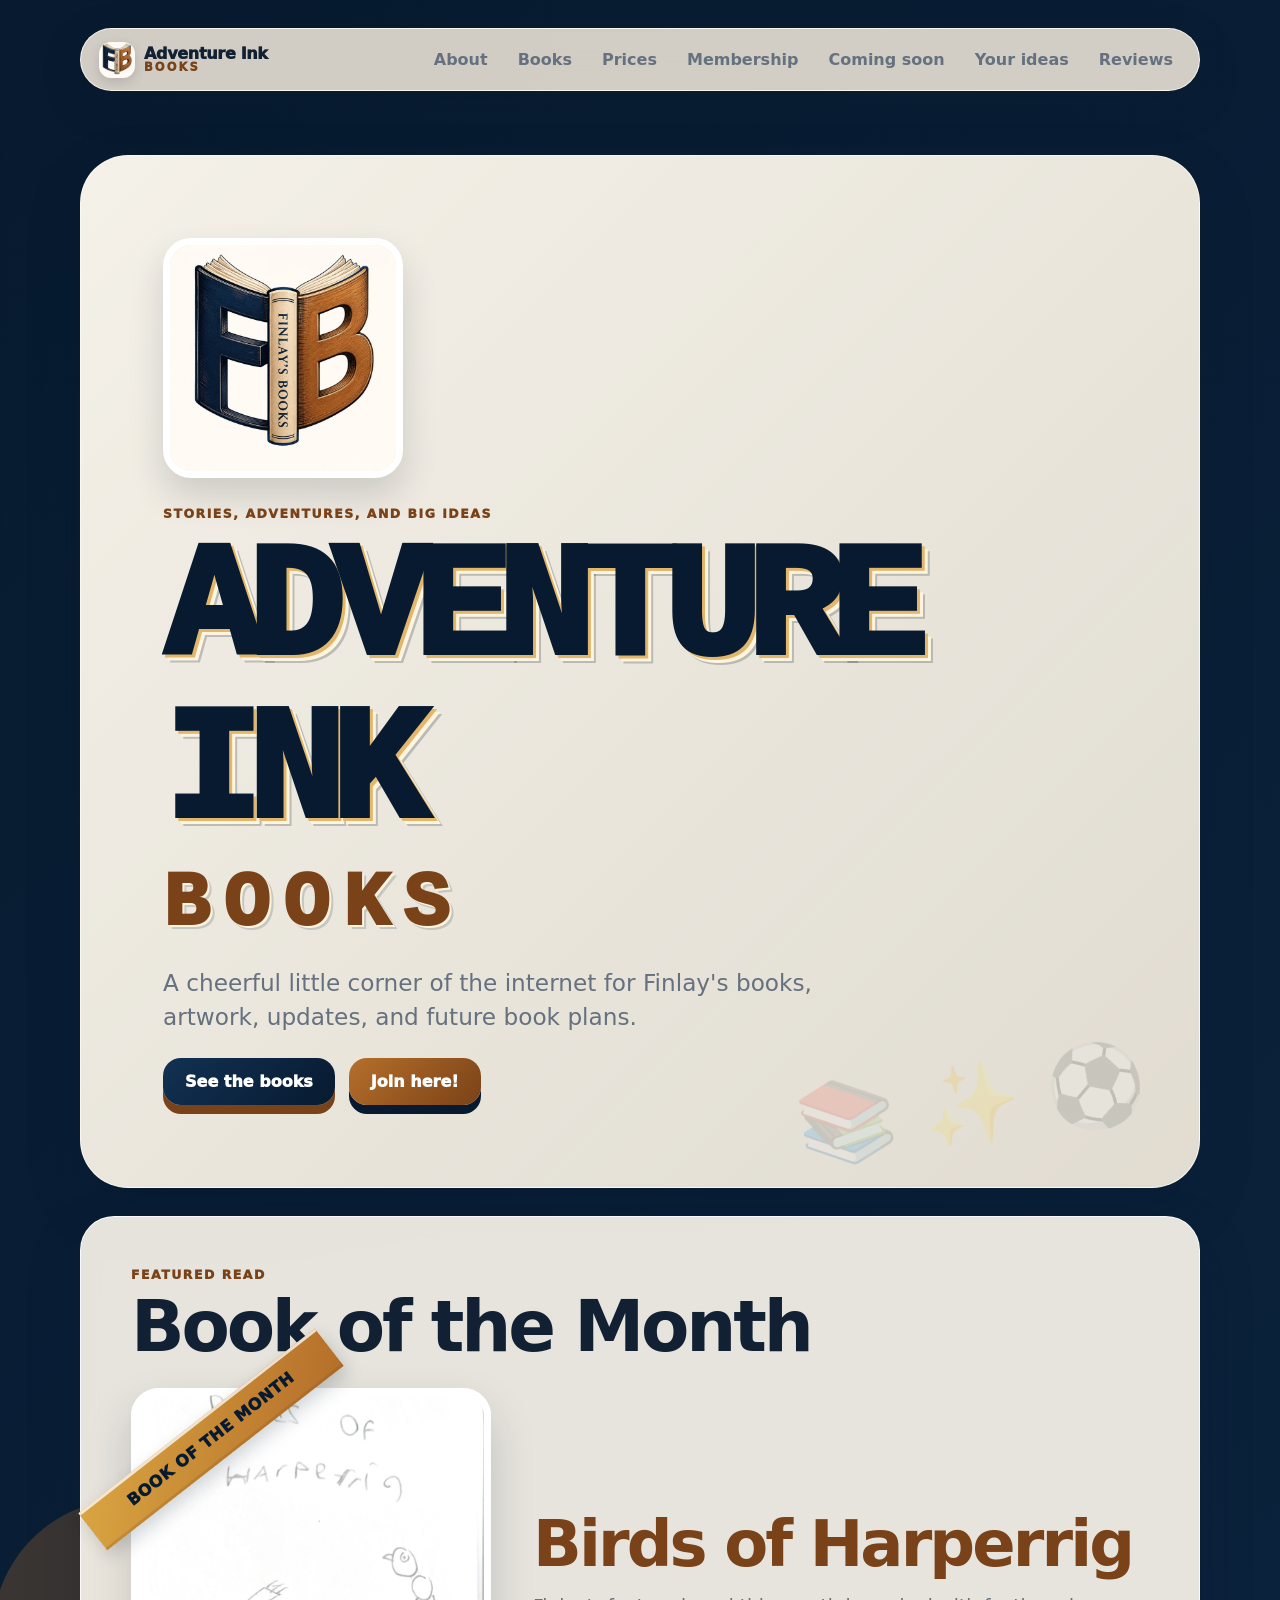
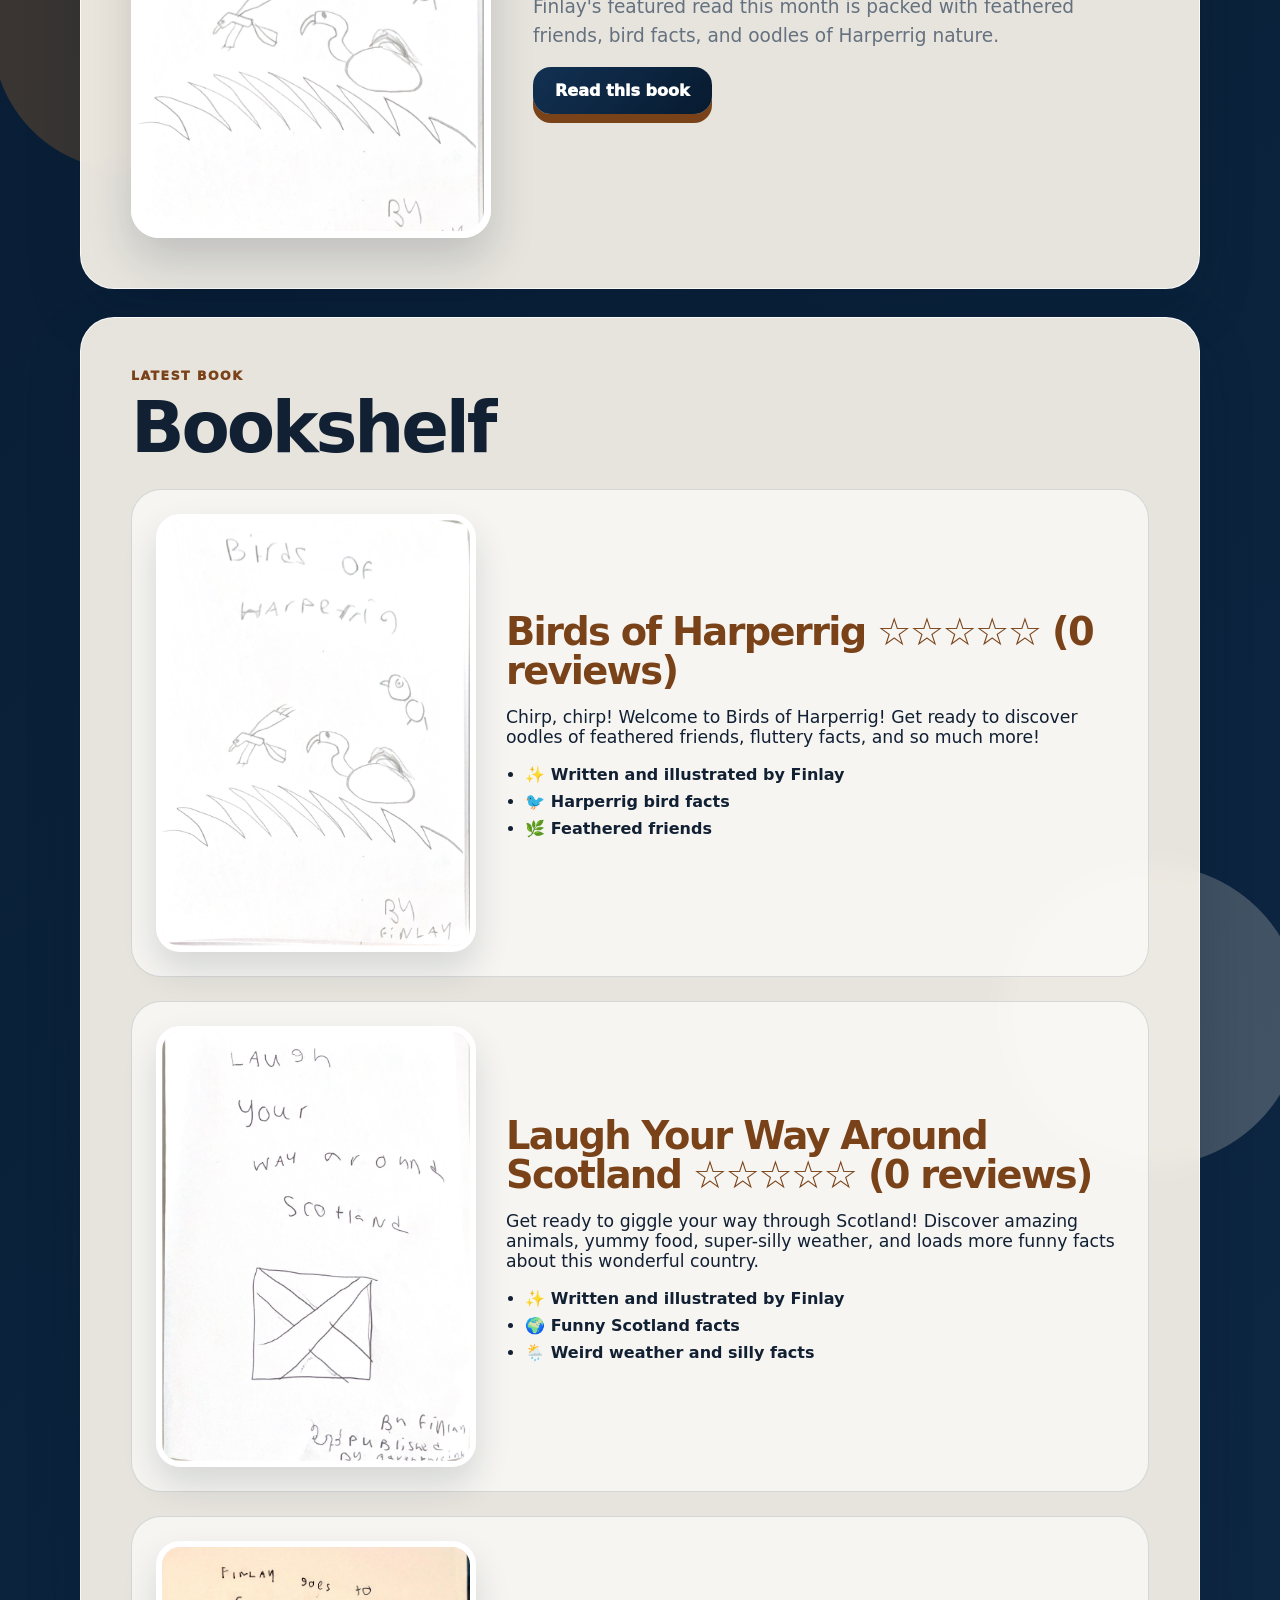
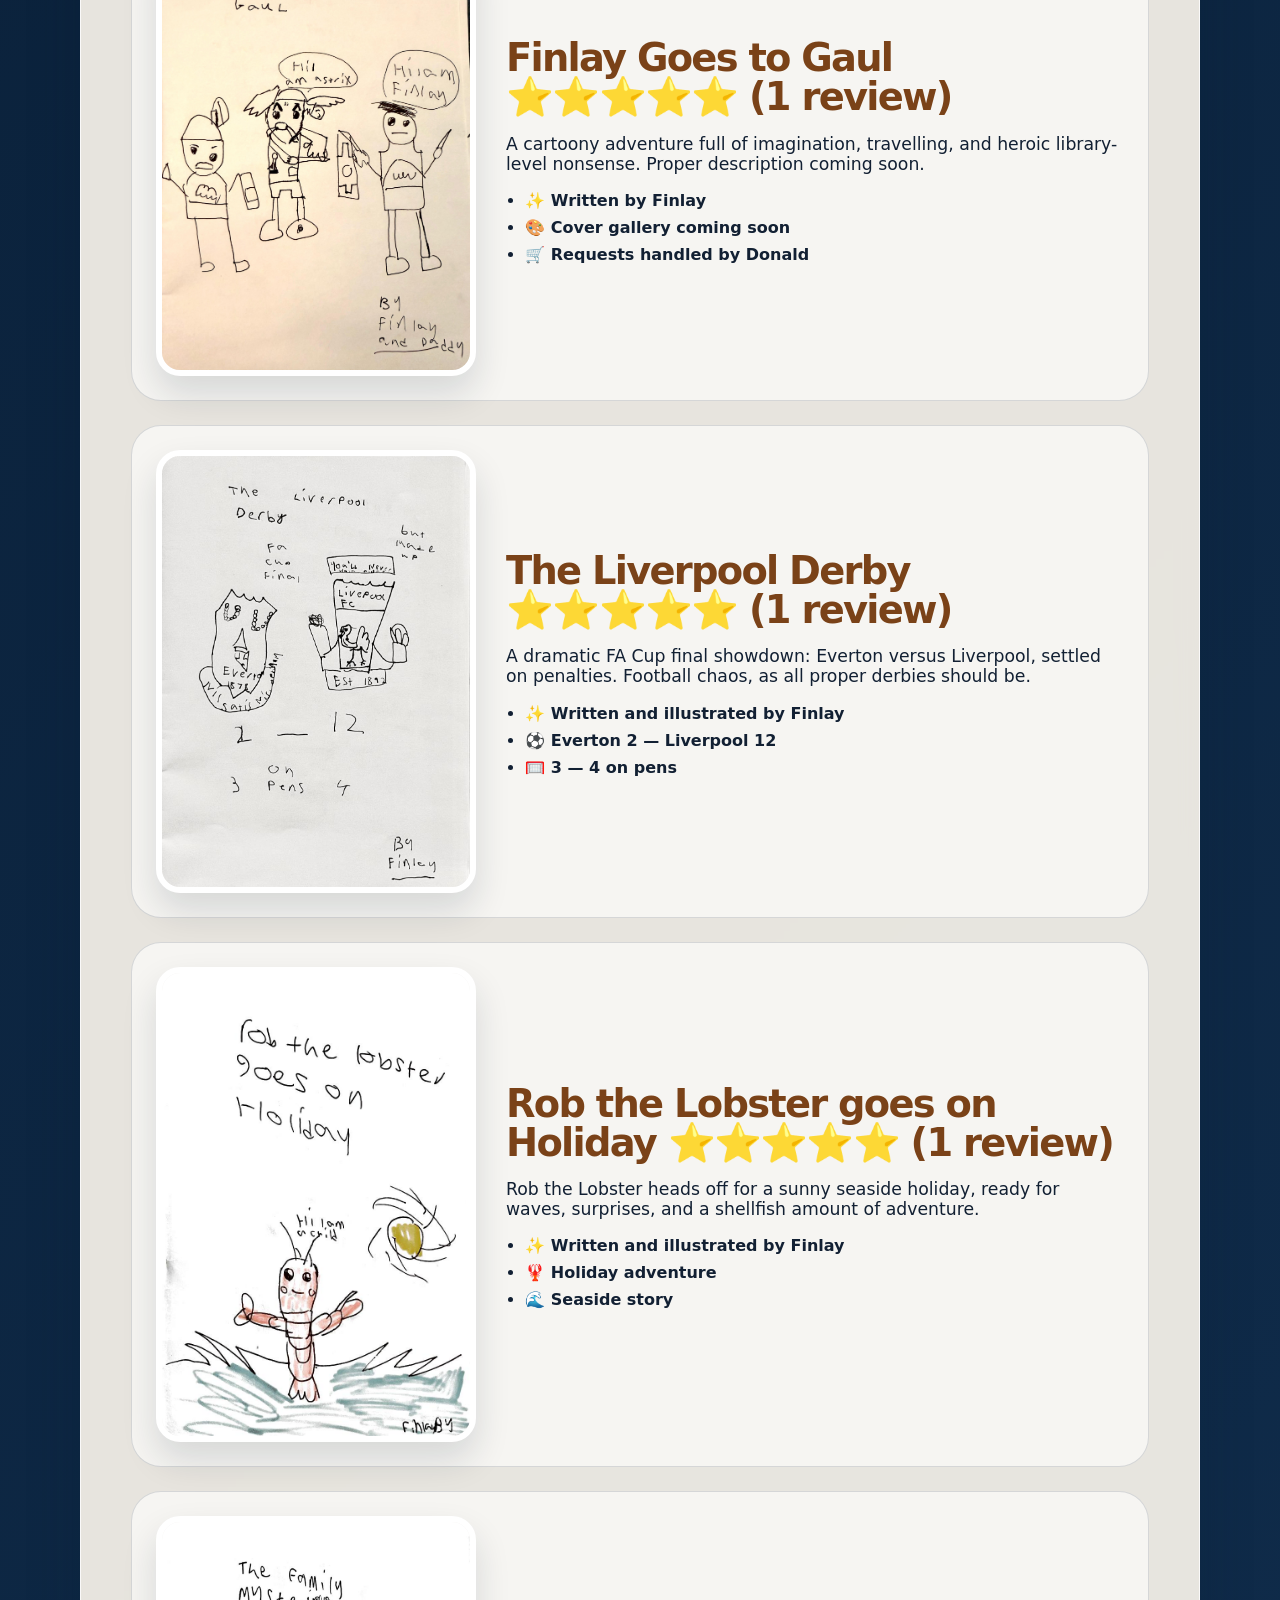
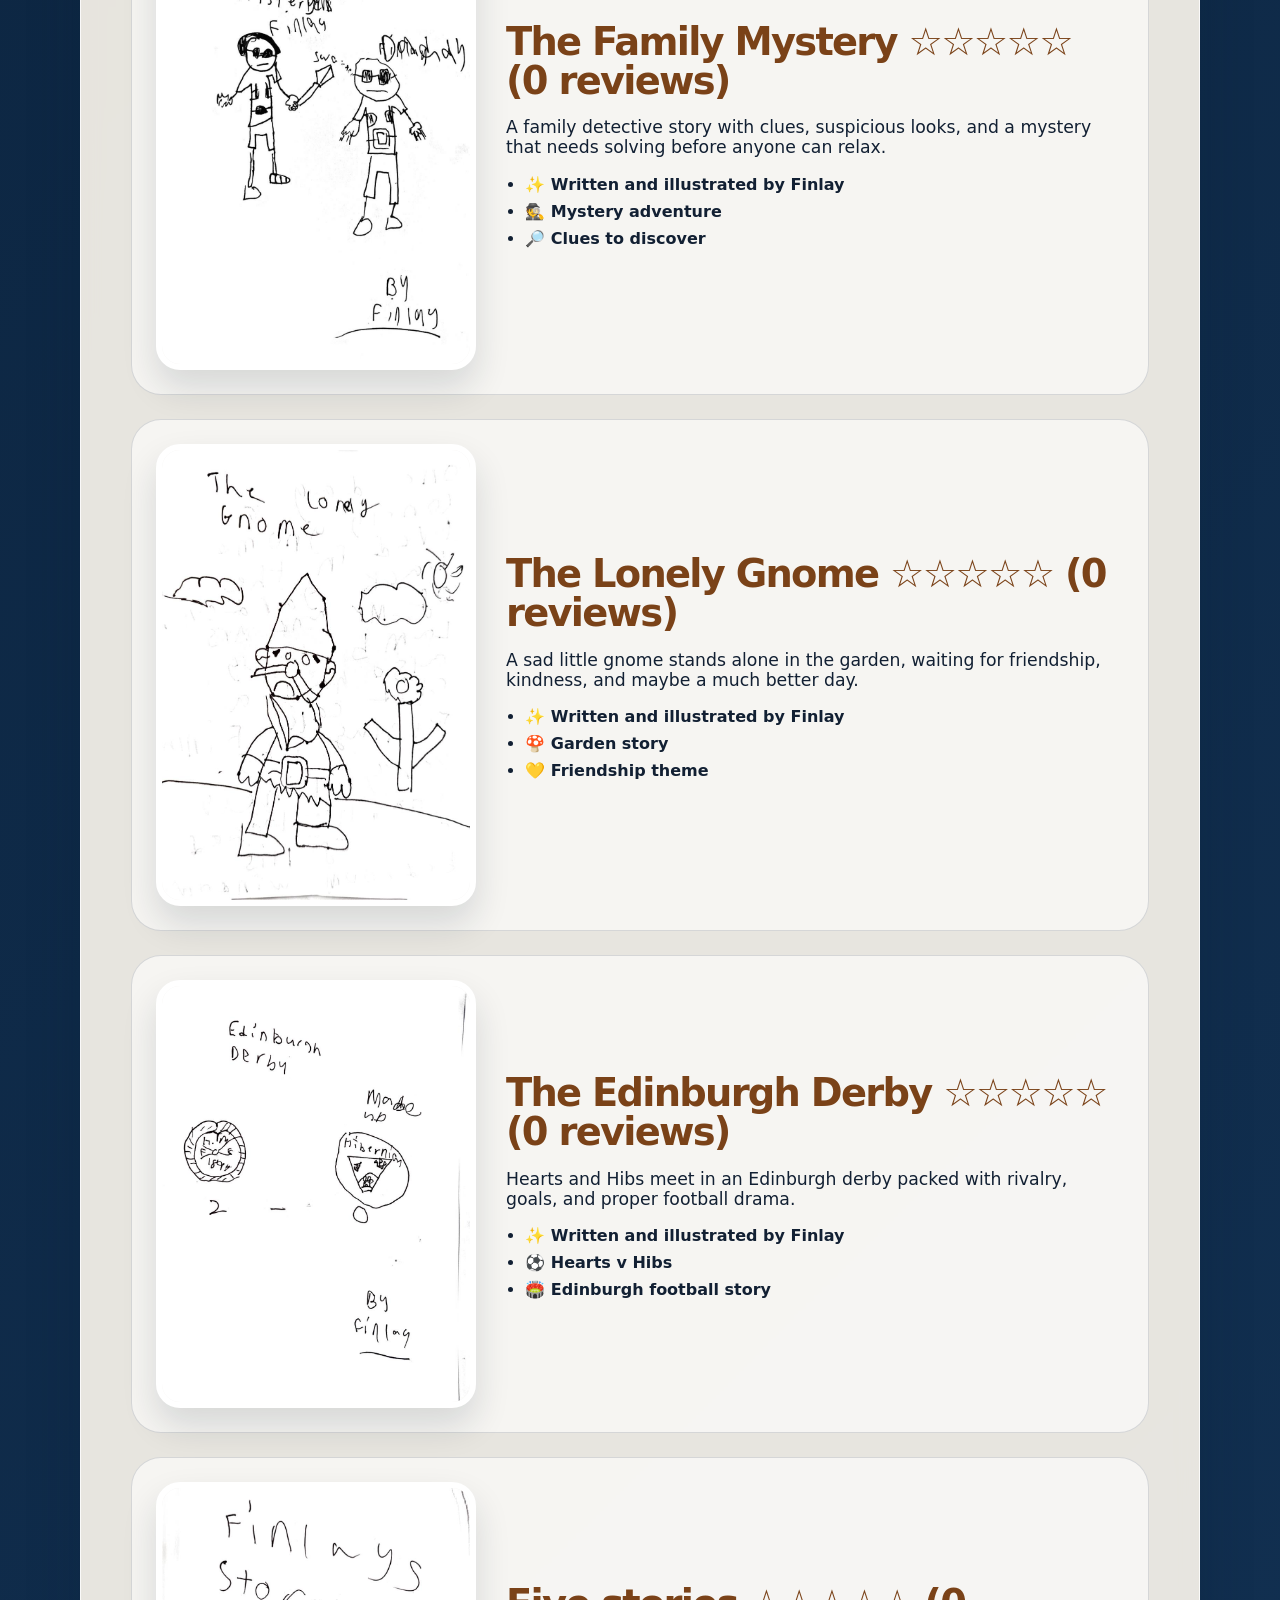
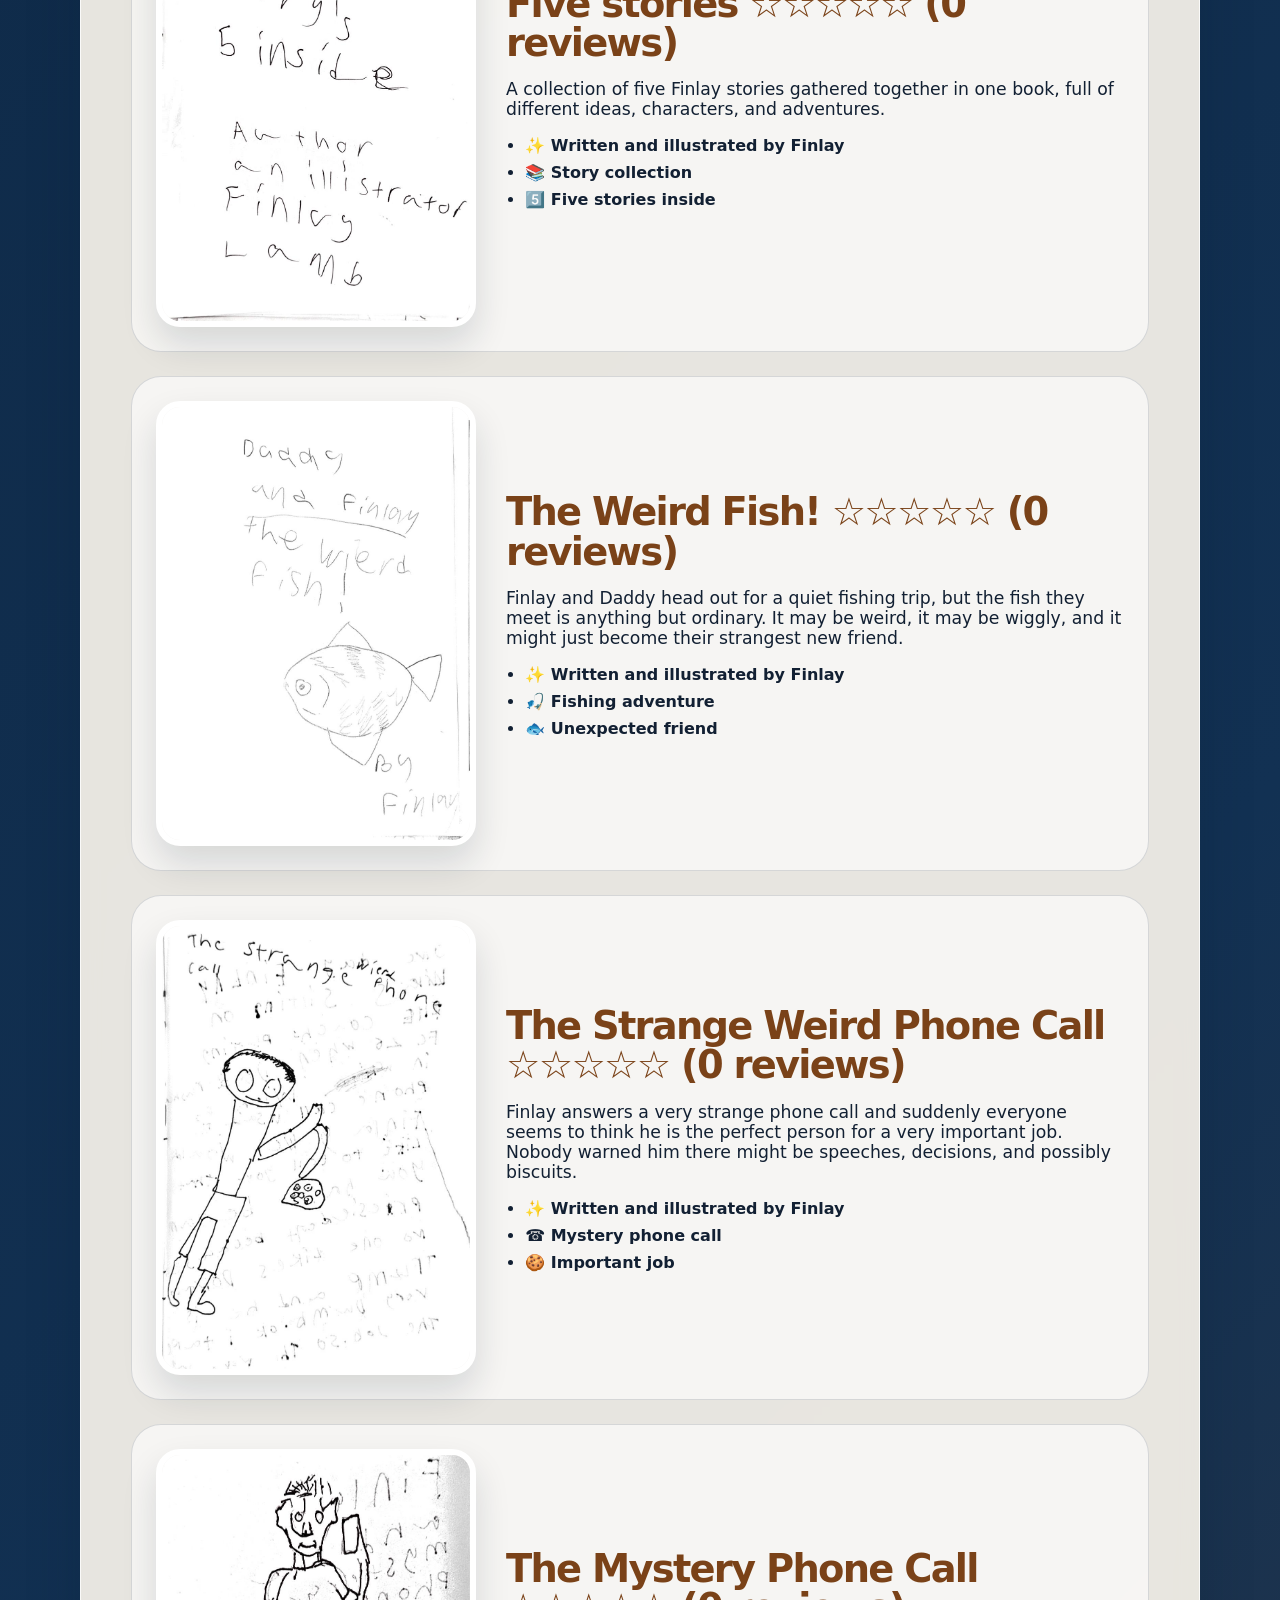
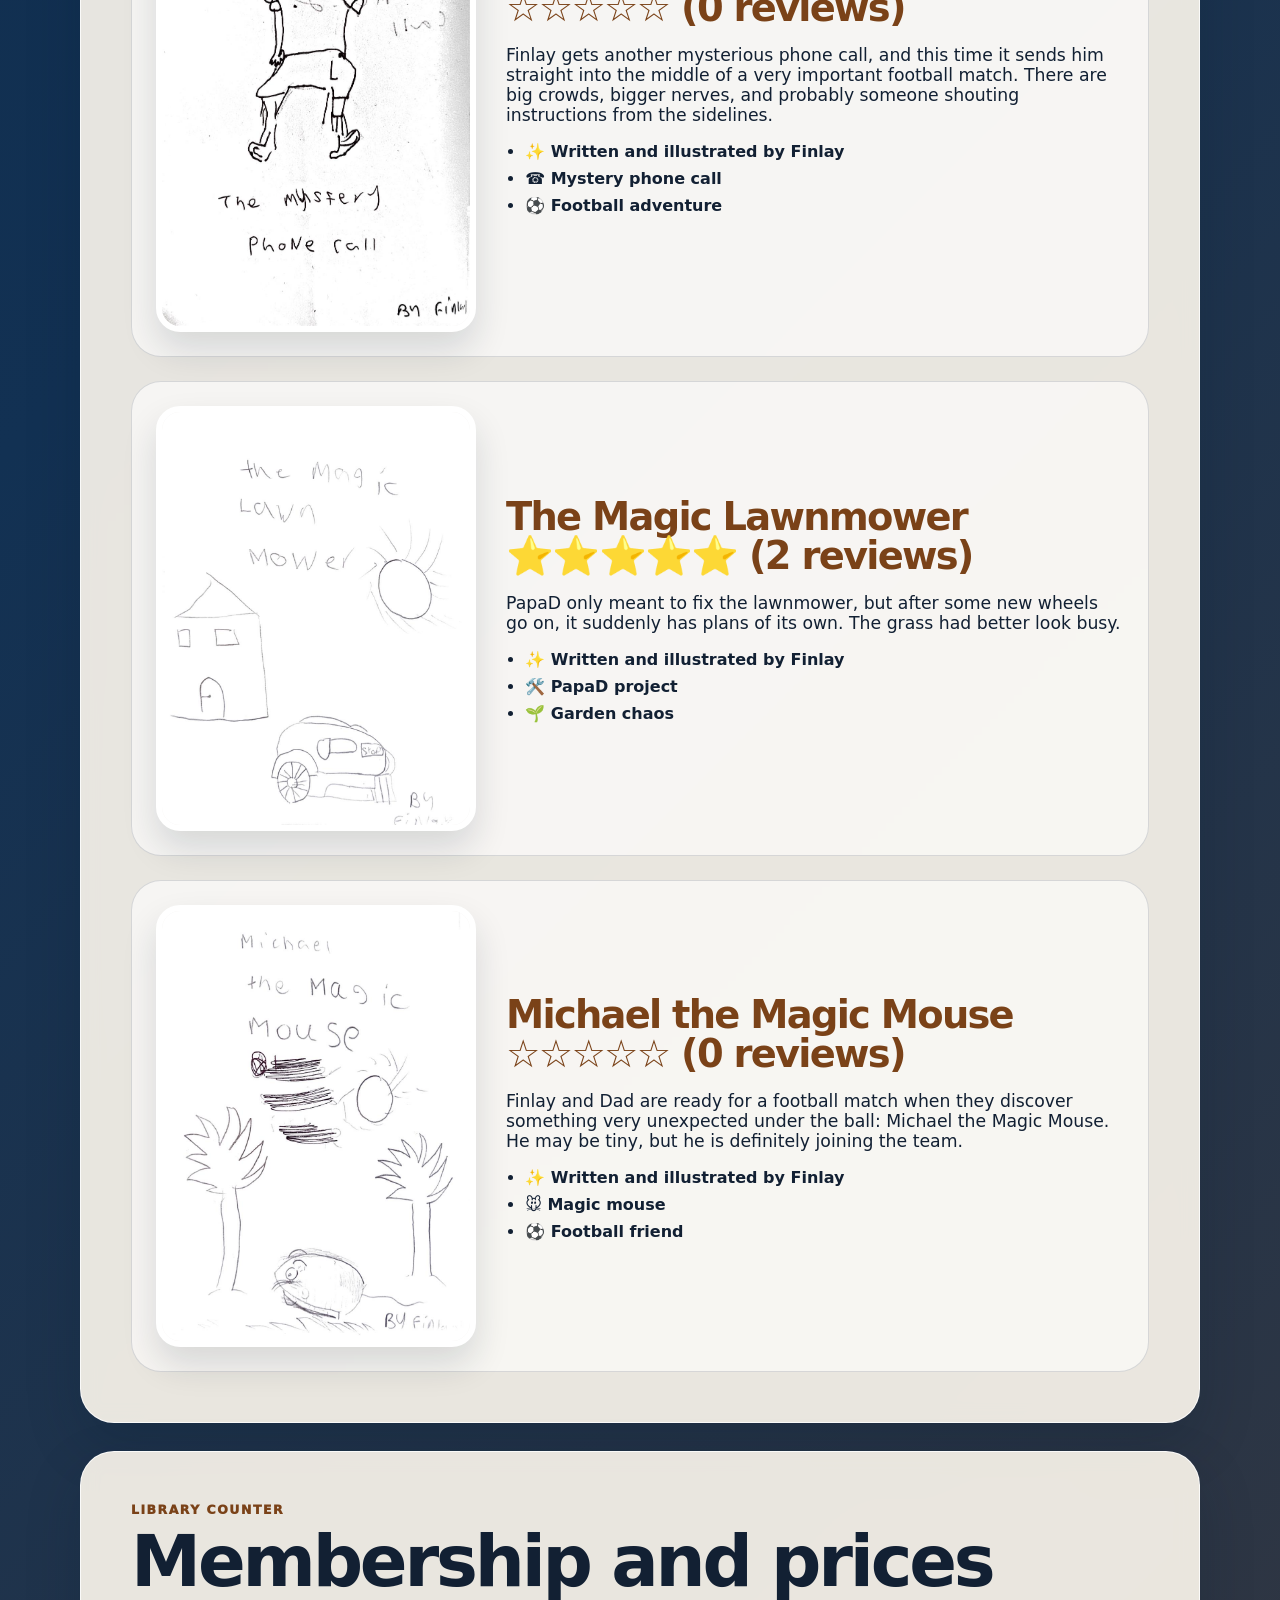
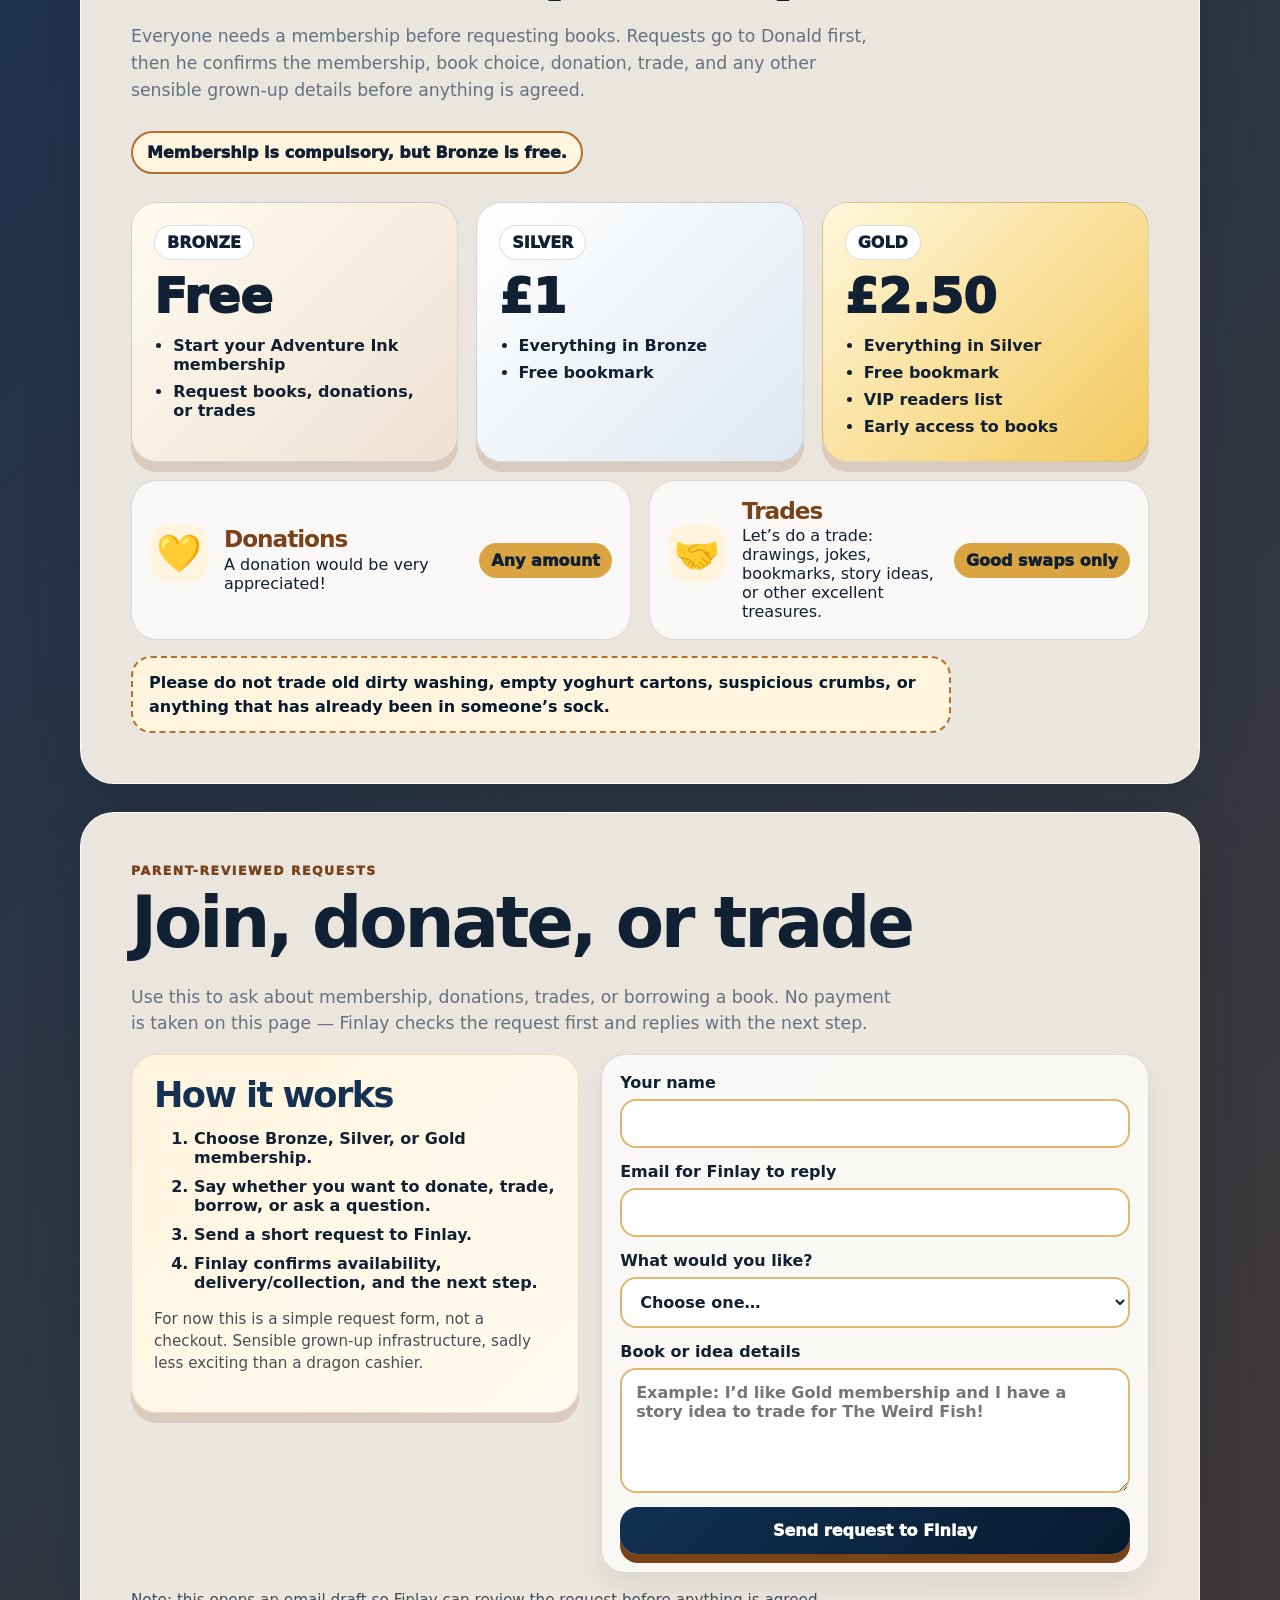
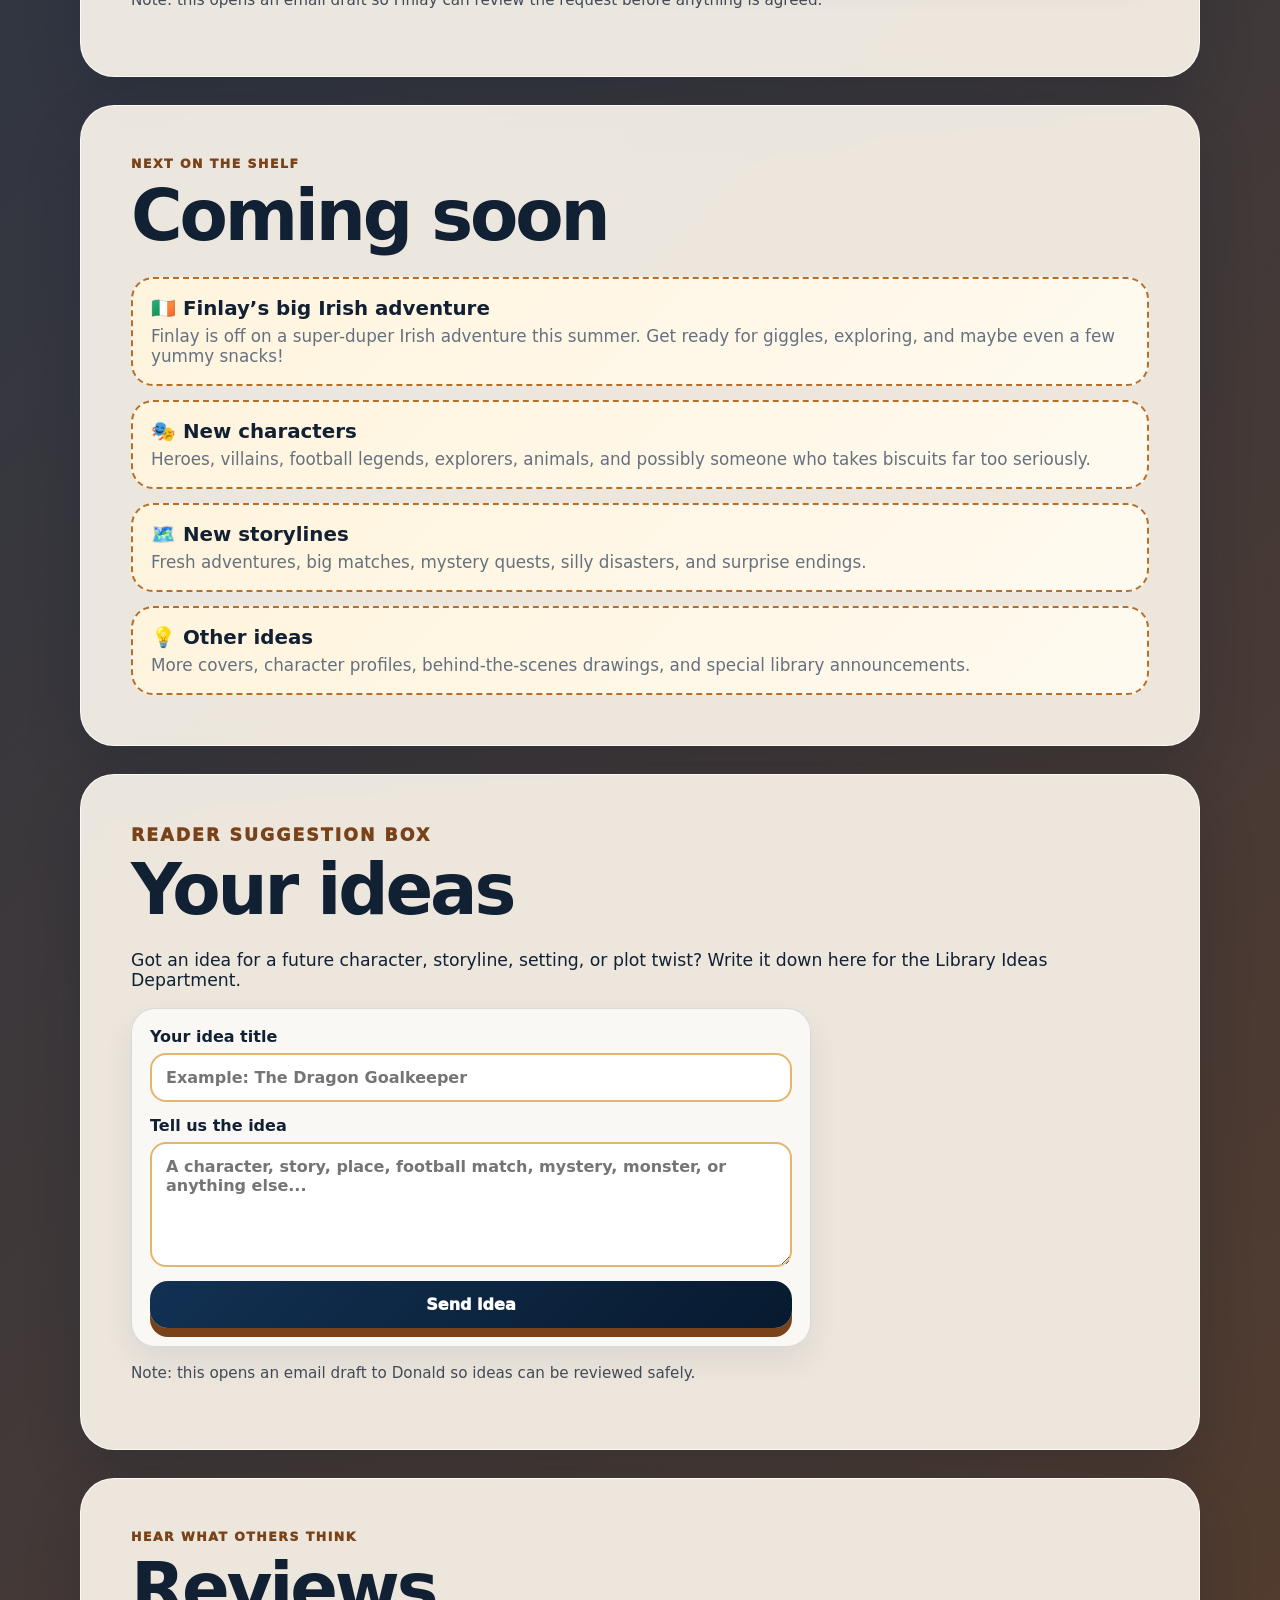
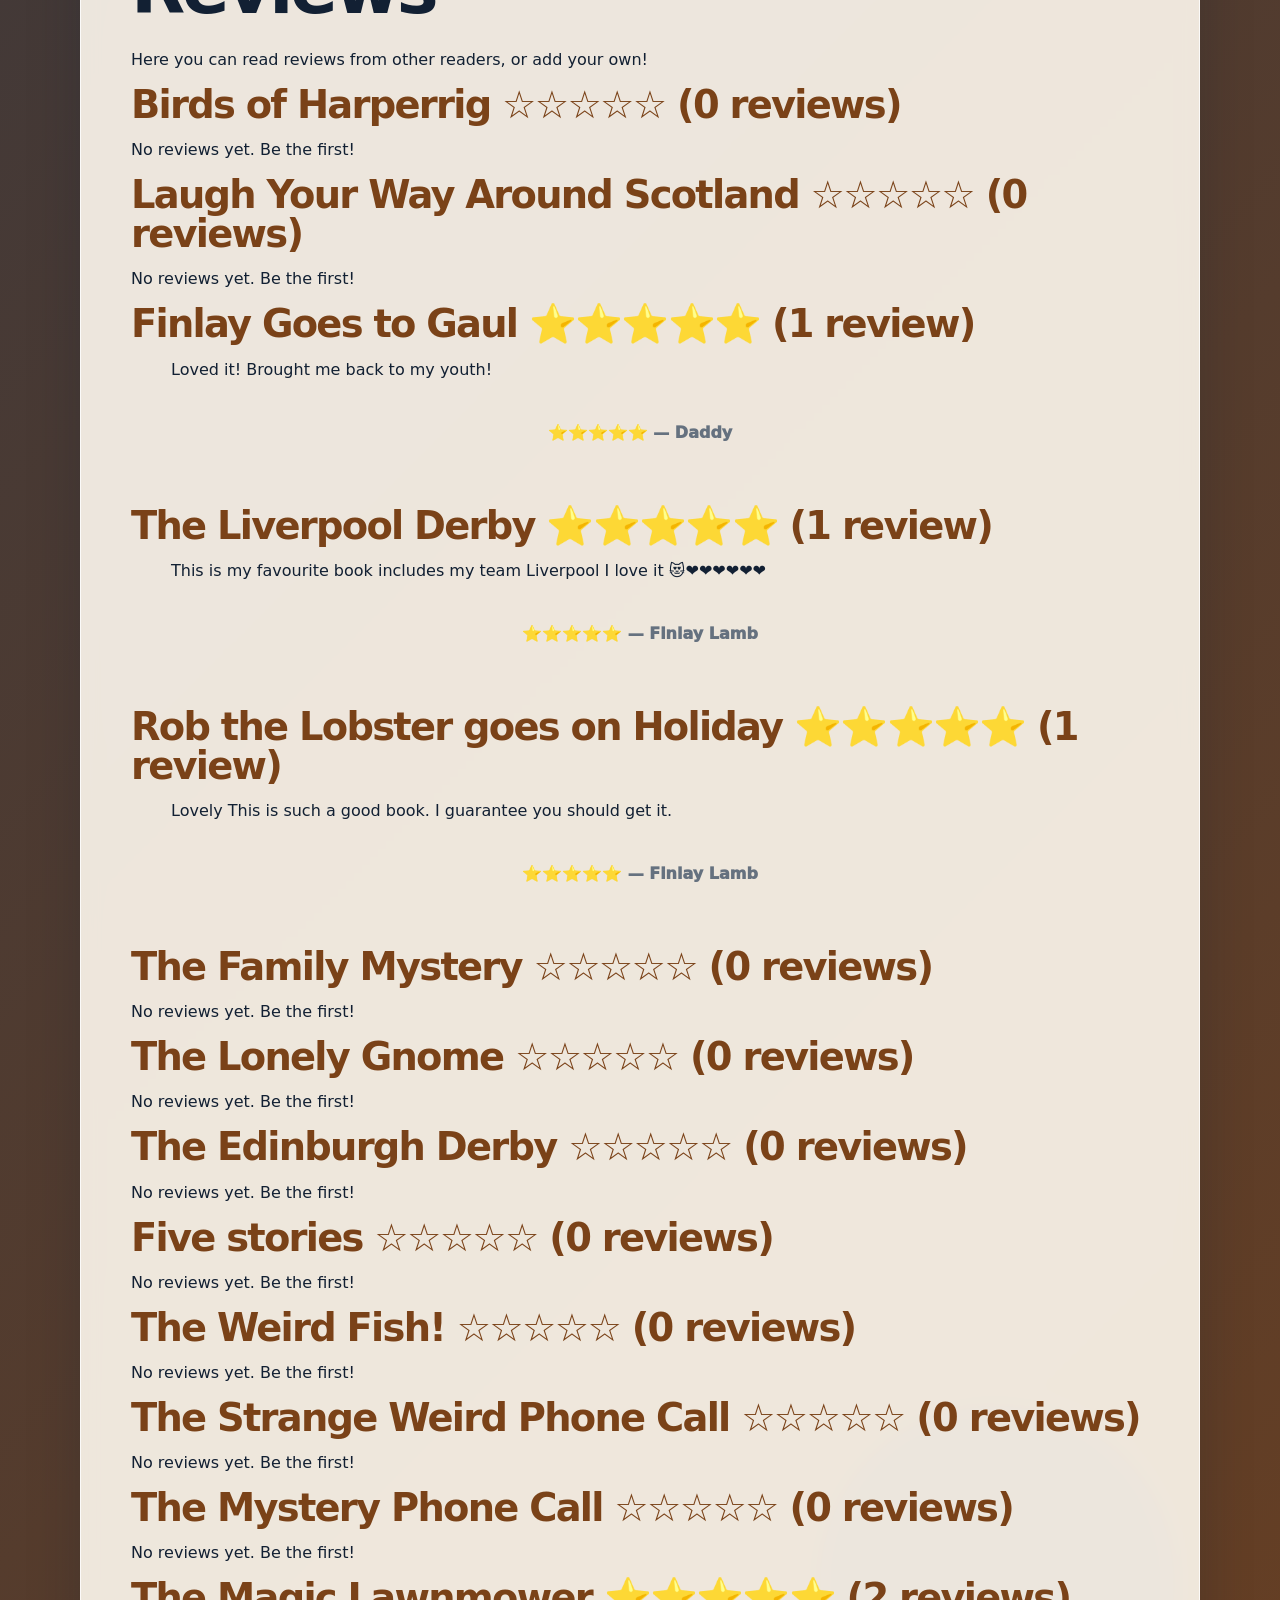
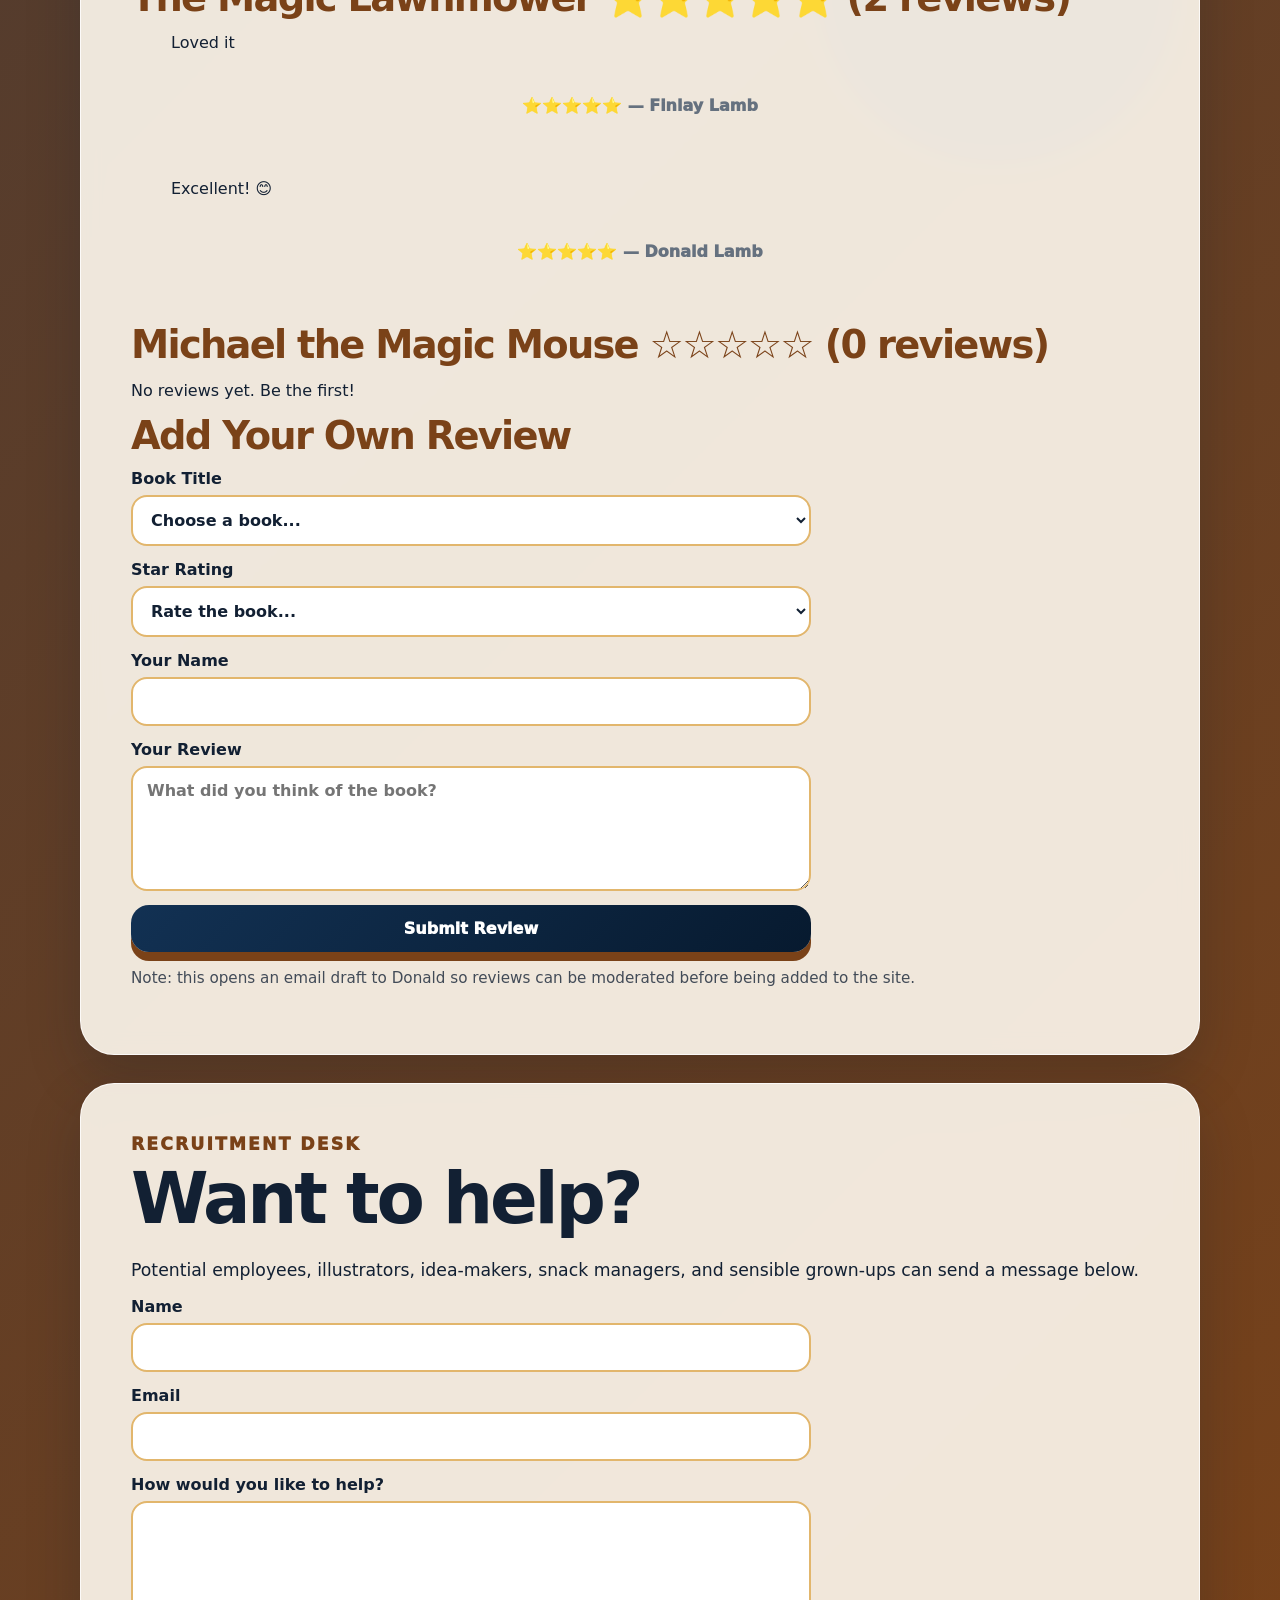
==== commit 734e219d: "Fix book of the month ribbon" ====
--- a/index.html
+++ b/index.html
@@ -5,7 +5,7 @@
   <meta name="viewport" content="width=device-width, initial-scale=1" />
   <meta name="description" content="Adventure Ink Books — a fun place for stories, book covers, updates, and creative projects." />
   <title>Adventure Ink Books</title>
-  <link rel="stylesheet" href="styles.css?v=book-month-20260717-1" />
+  <link rel="stylesheet" href="styles.css?v=book-month-20260717-2" />
 </head>
 <body>
   <header class="hero">
--- a/styles.css
+++ b/styles.css
@@ -248,7 +248,7 @@
   display: block;
   width: 100%;
   padding: 0;
-  overflow: hidden;
+  overflow: visible;
   border: 0;
   border-radius: 28px;
   background: white;
@@ -274,10 +274,10 @@
 }
 .book-month-ribbon {
   position: absolute;
-  top: 26px;
-  left: -54px;
-  width: 245px;
-  padding: 10px 16px;
+  top: 28px;
+  left: -70px;
+  width: 300px;
+  padding: 12px 18px;
   transform: rotate(-38deg);
   transform-origin: center;
   background: linear-gradient(135deg, var(--sun), var(--book-gold));
@@ -285,7 +285,7 @@
   border-top: 3px solid rgba(255,255,255,.76);
   border-bottom: 3px solid rgba(122,66,24,.24);
   box-shadow: 0 8px 18px rgba(7,26,47,.18);
-  font-size: 1.02rem;
+  font-size: 1rem;
   font-weight: 1000;
   letter-spacing: .04em;
   line-height: 1.05;
@@ -697,10 +697,10 @@
   .nav-links a { padding: 8px 10px; }
   .button, button { width: 100%; text-align: center; }
   .book-month-ribbon {
-    top: 20px;
-    left: -64px;
-    width: 250px;
-    font-size: .92rem;
+    top: 22px;
+    left: -78px;
+    width: 285px;
+    font-size: .88rem;
   }
   .reader-controls {
     display: grid;
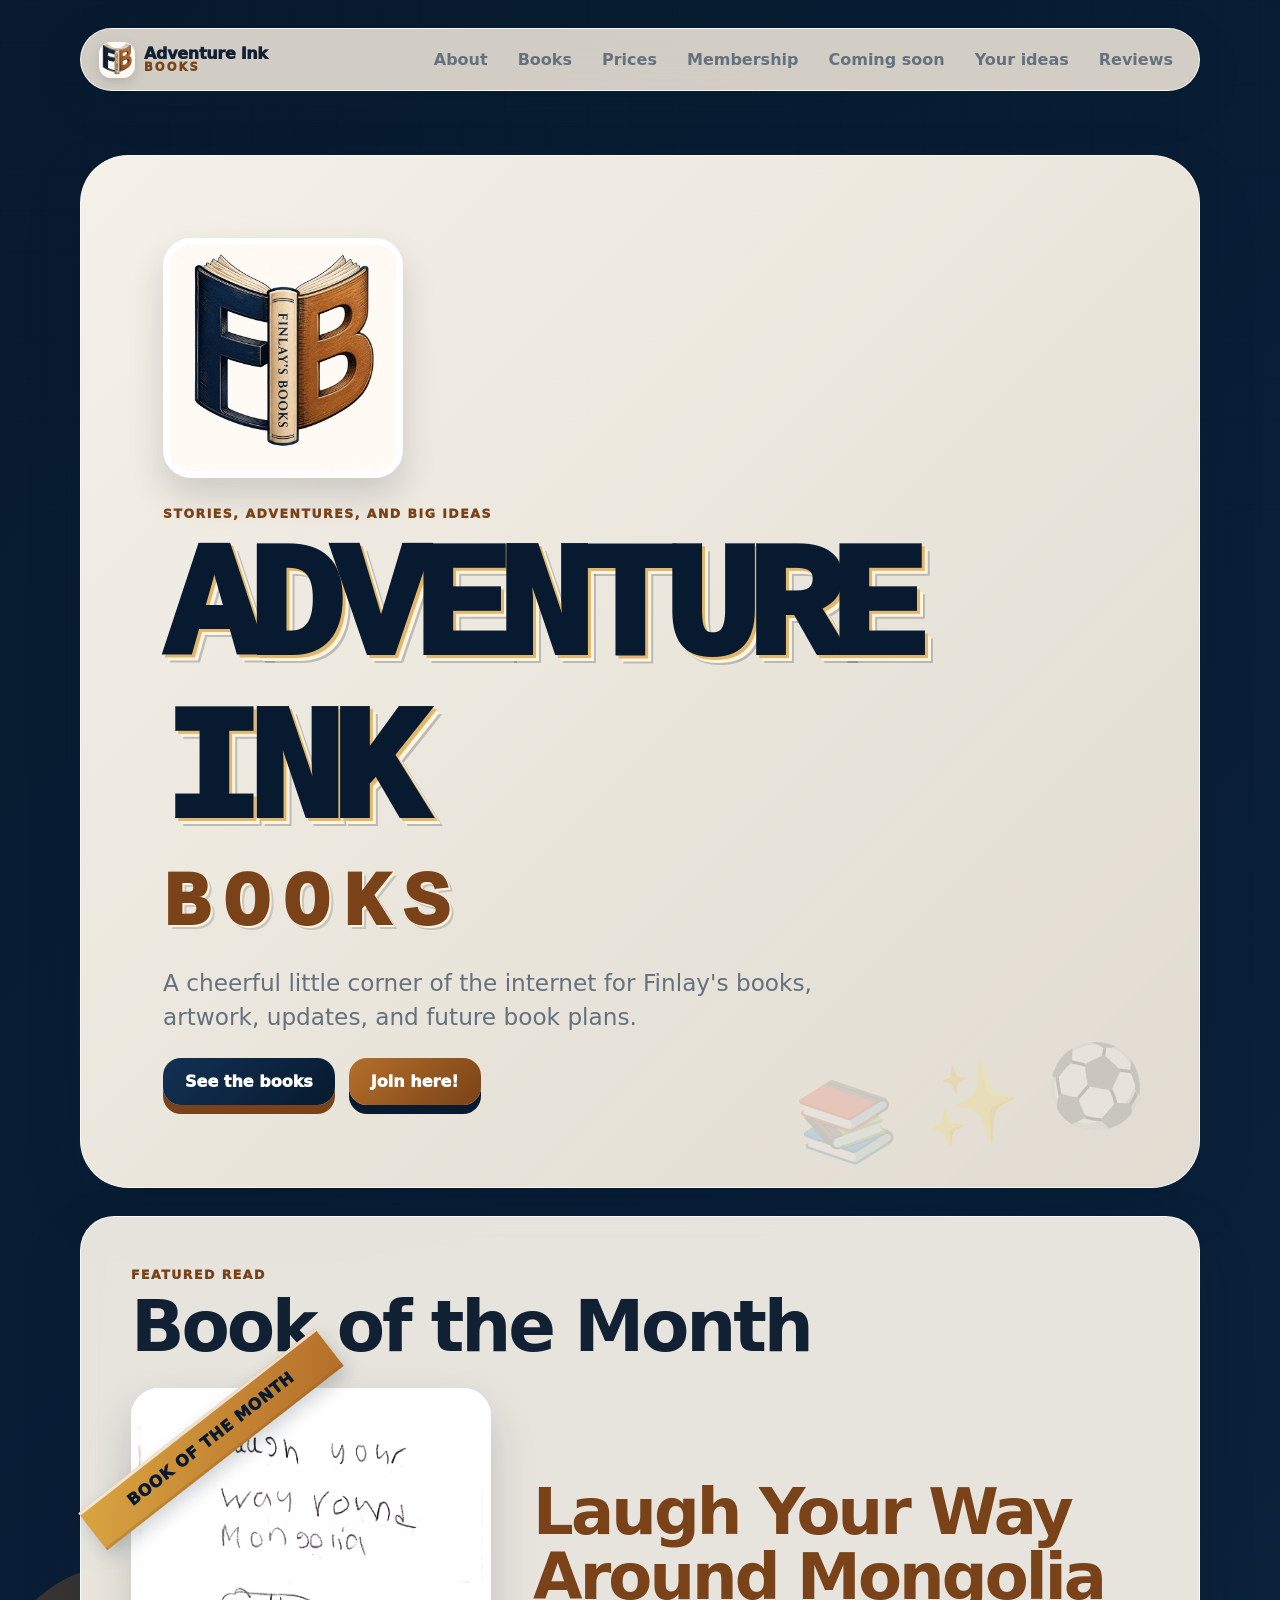
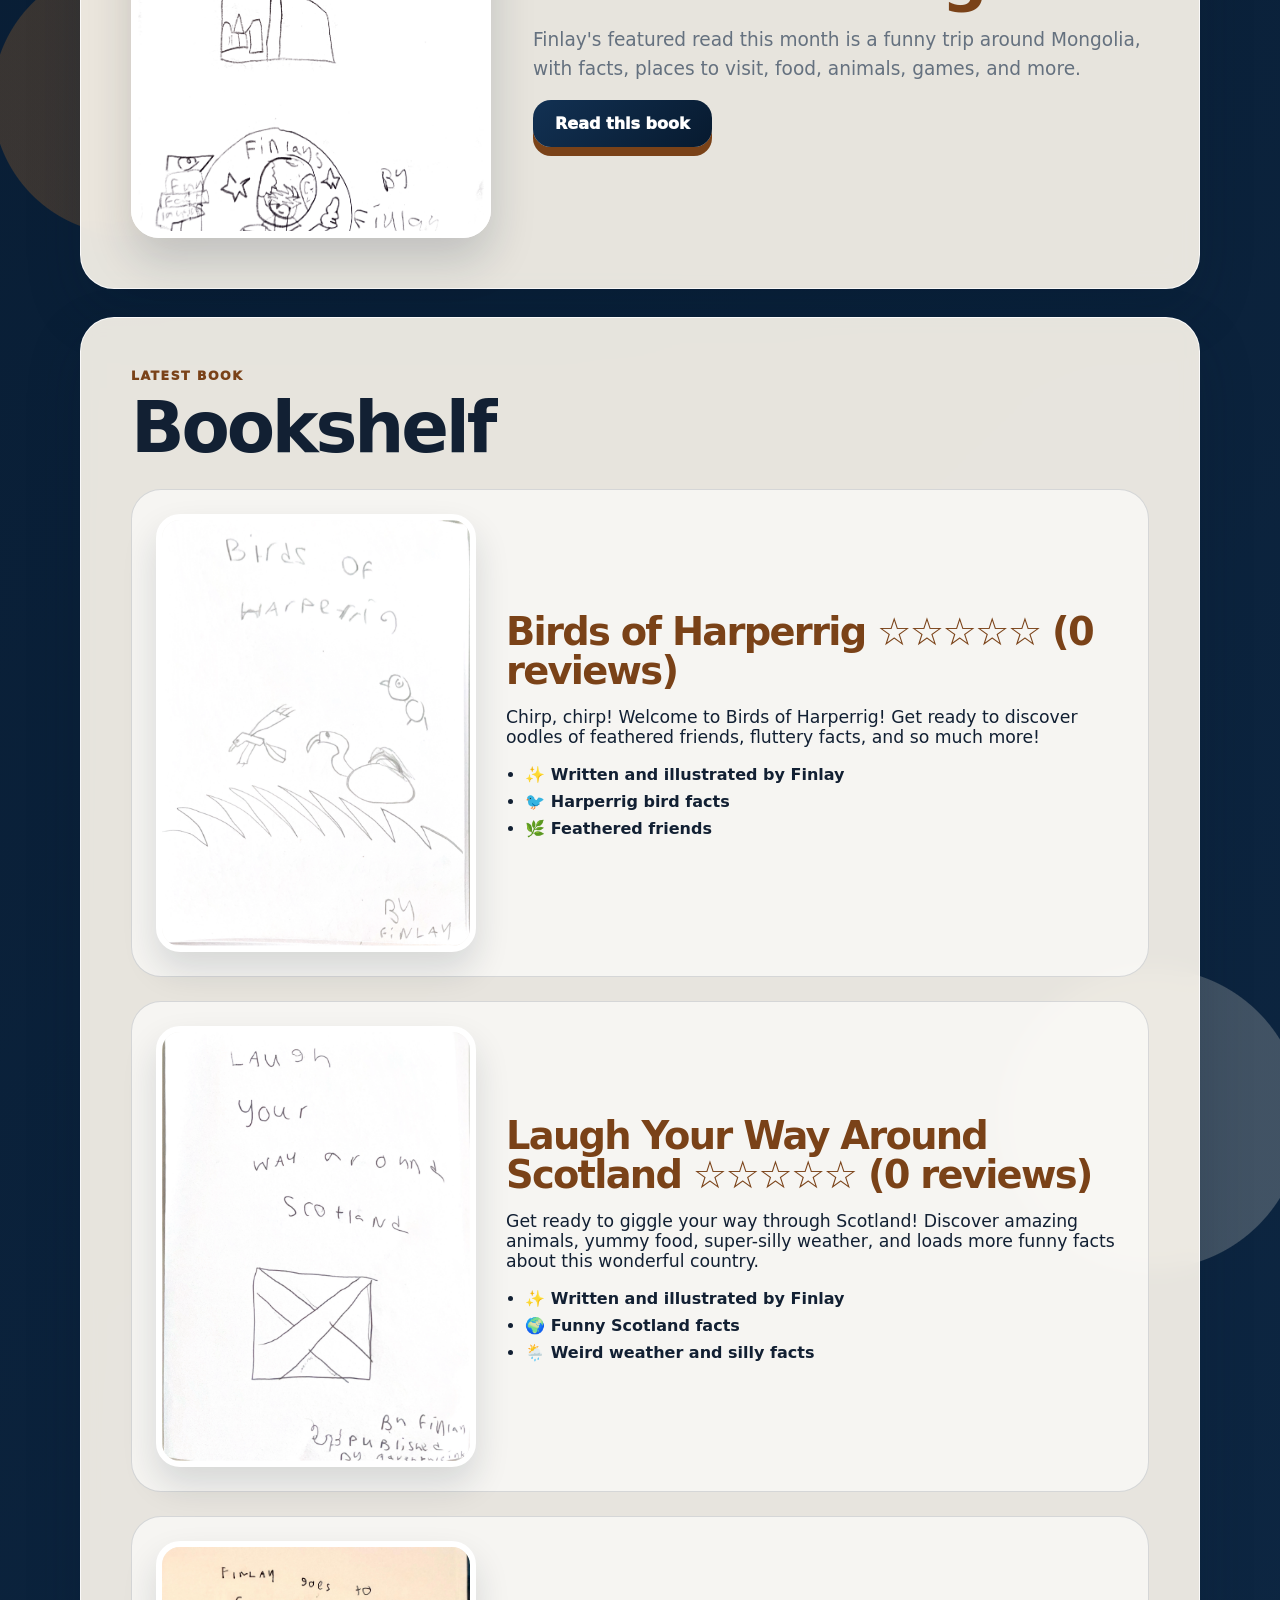
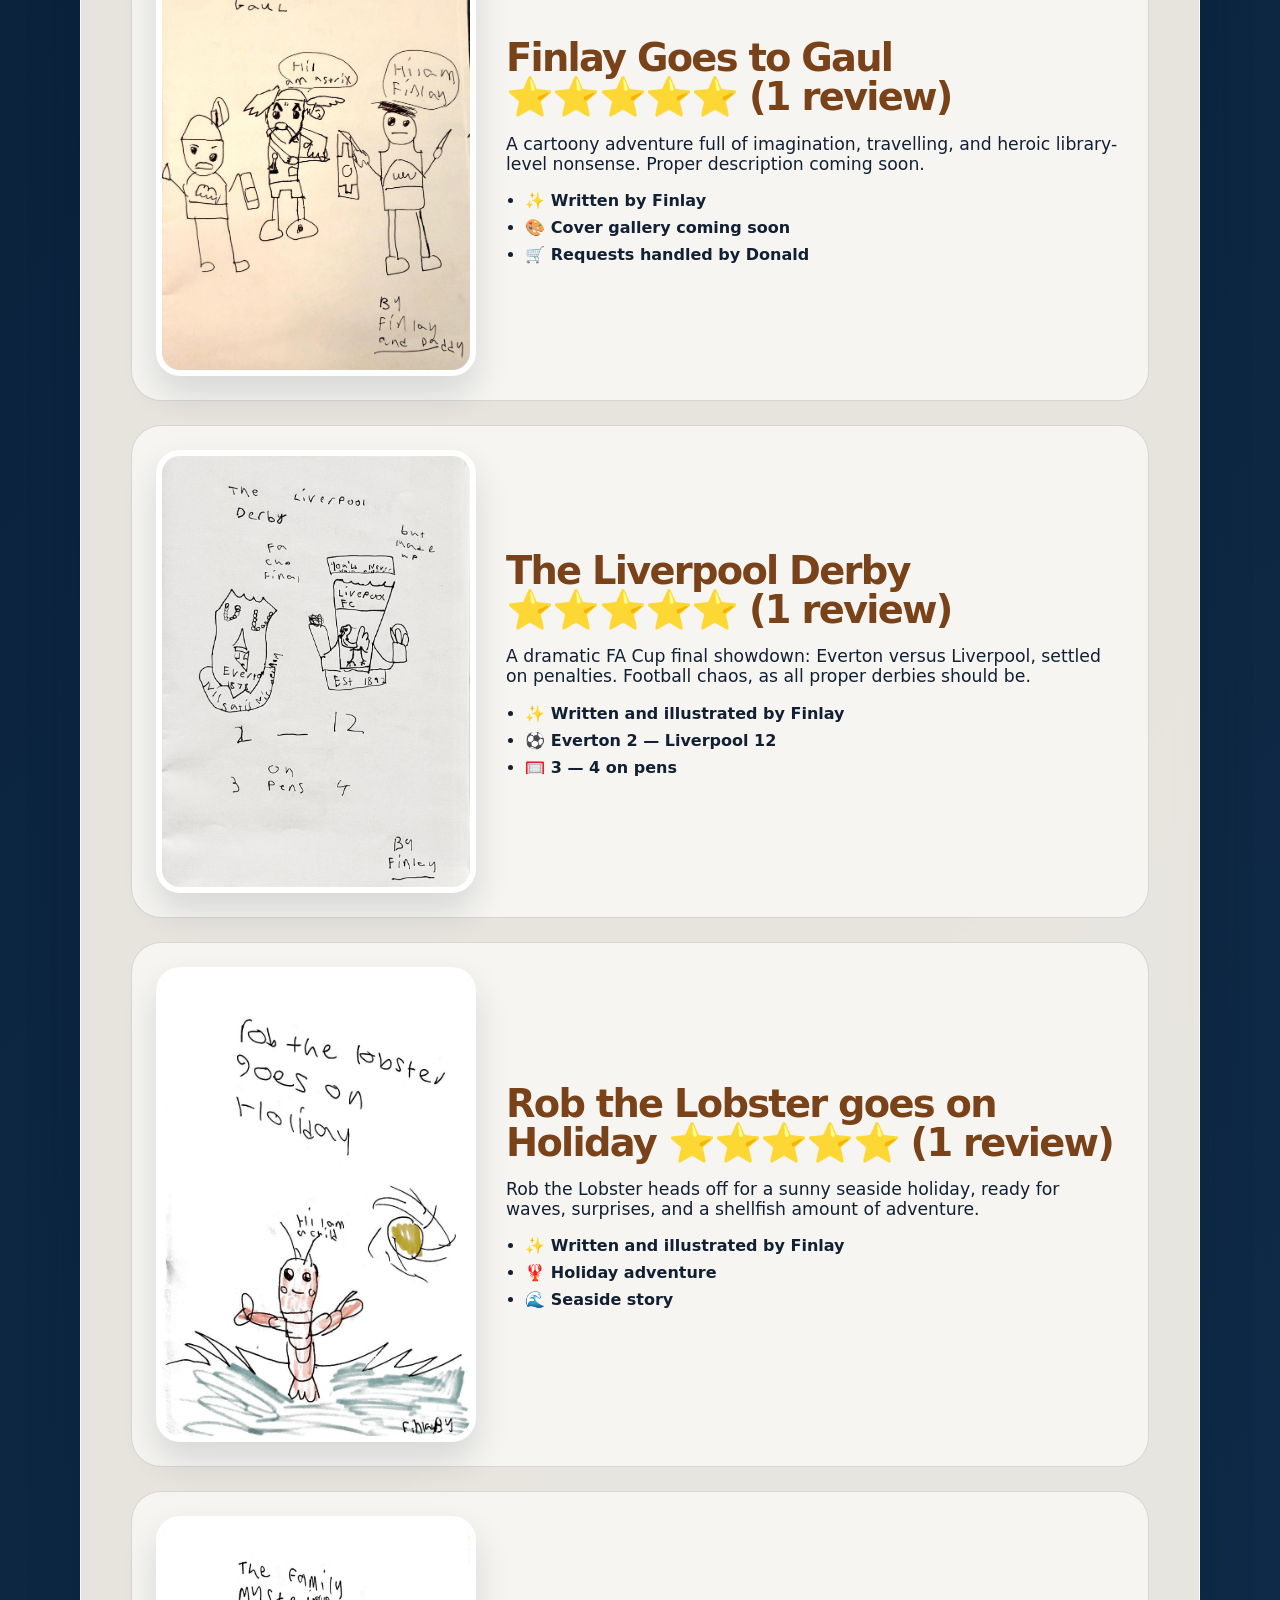
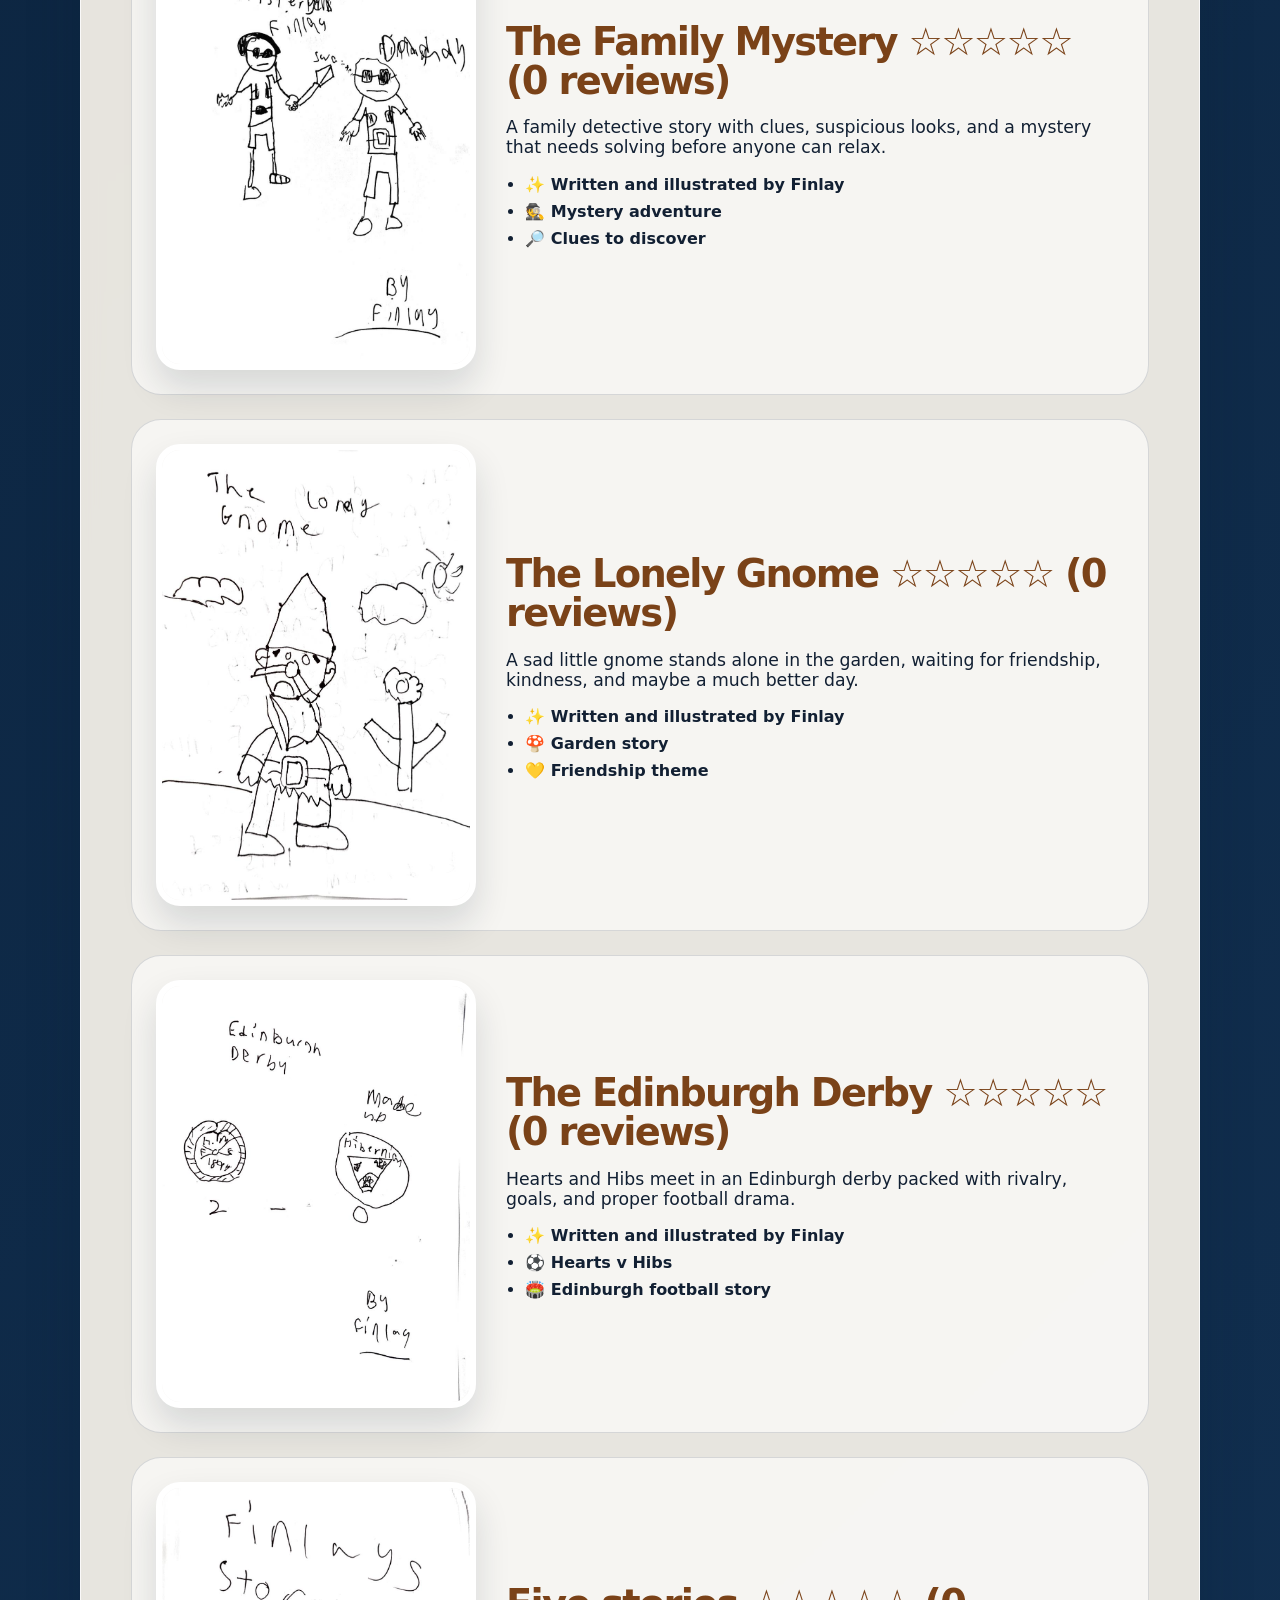
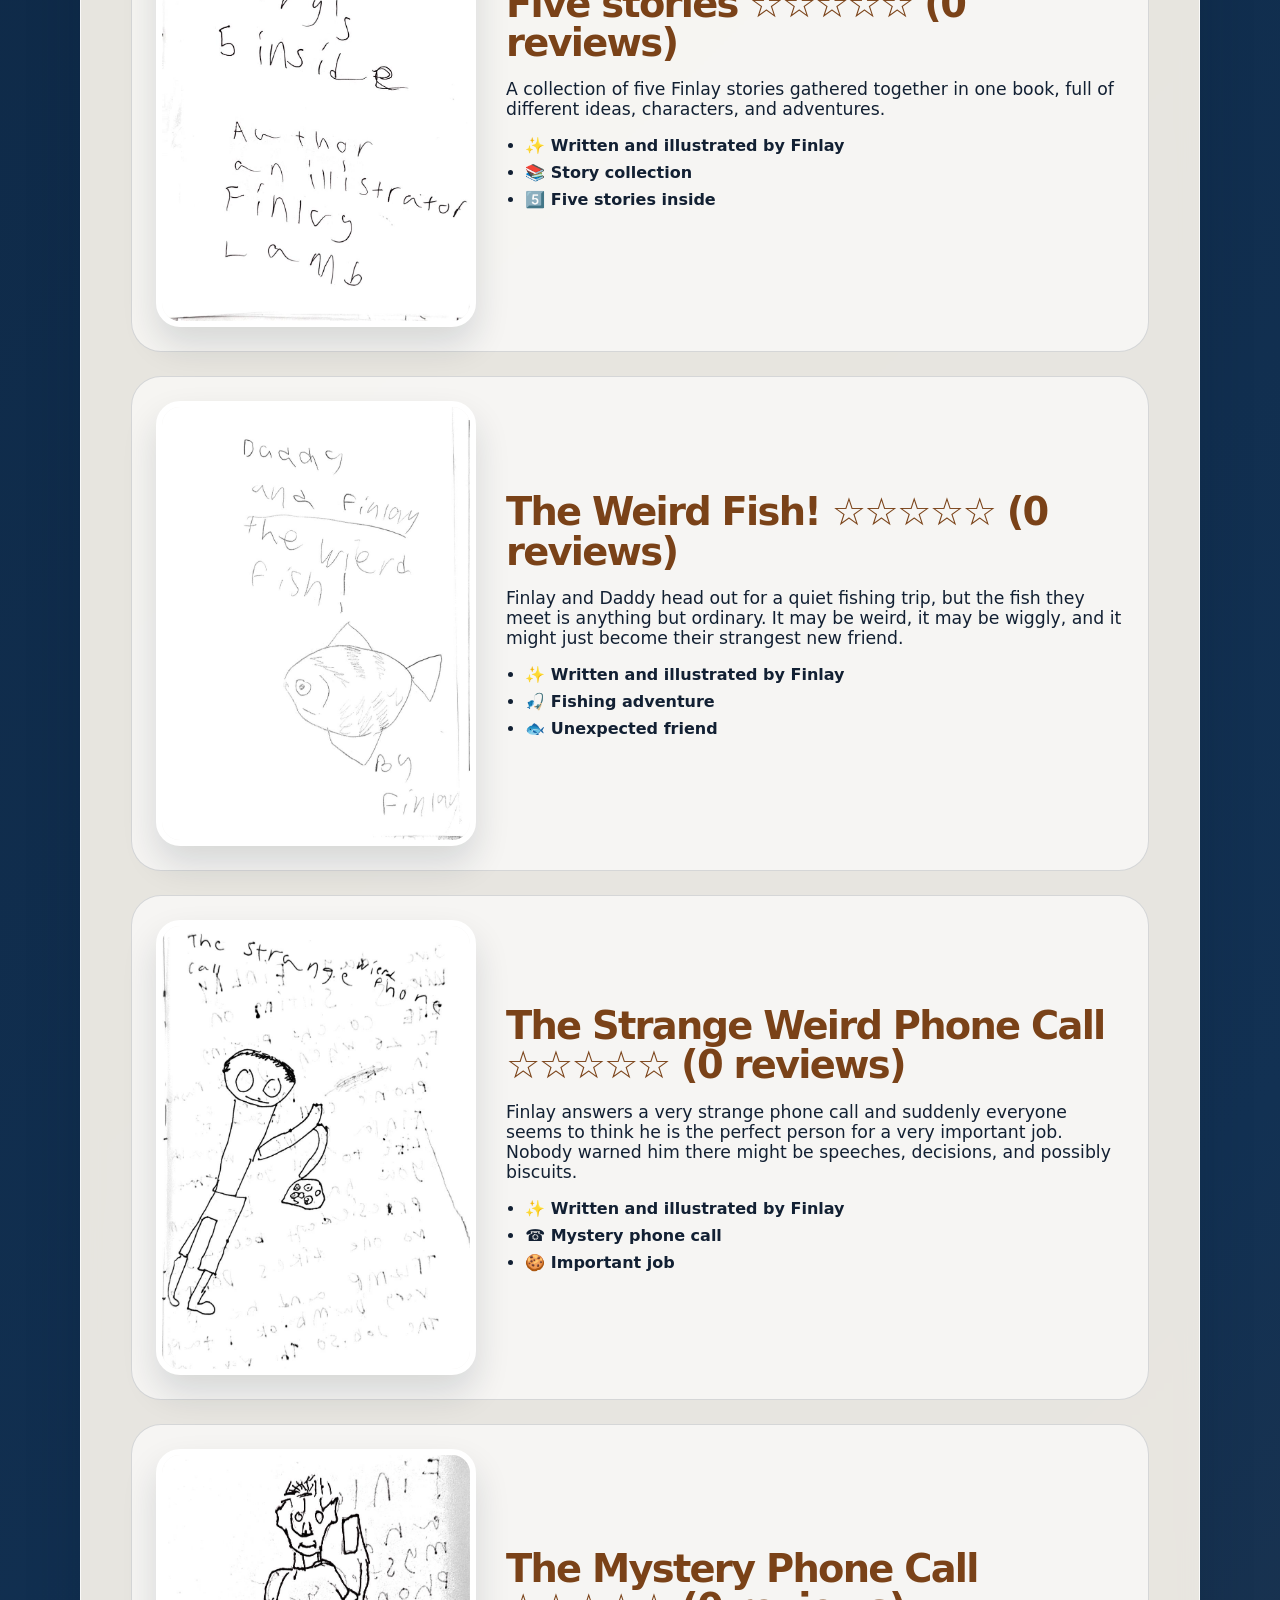
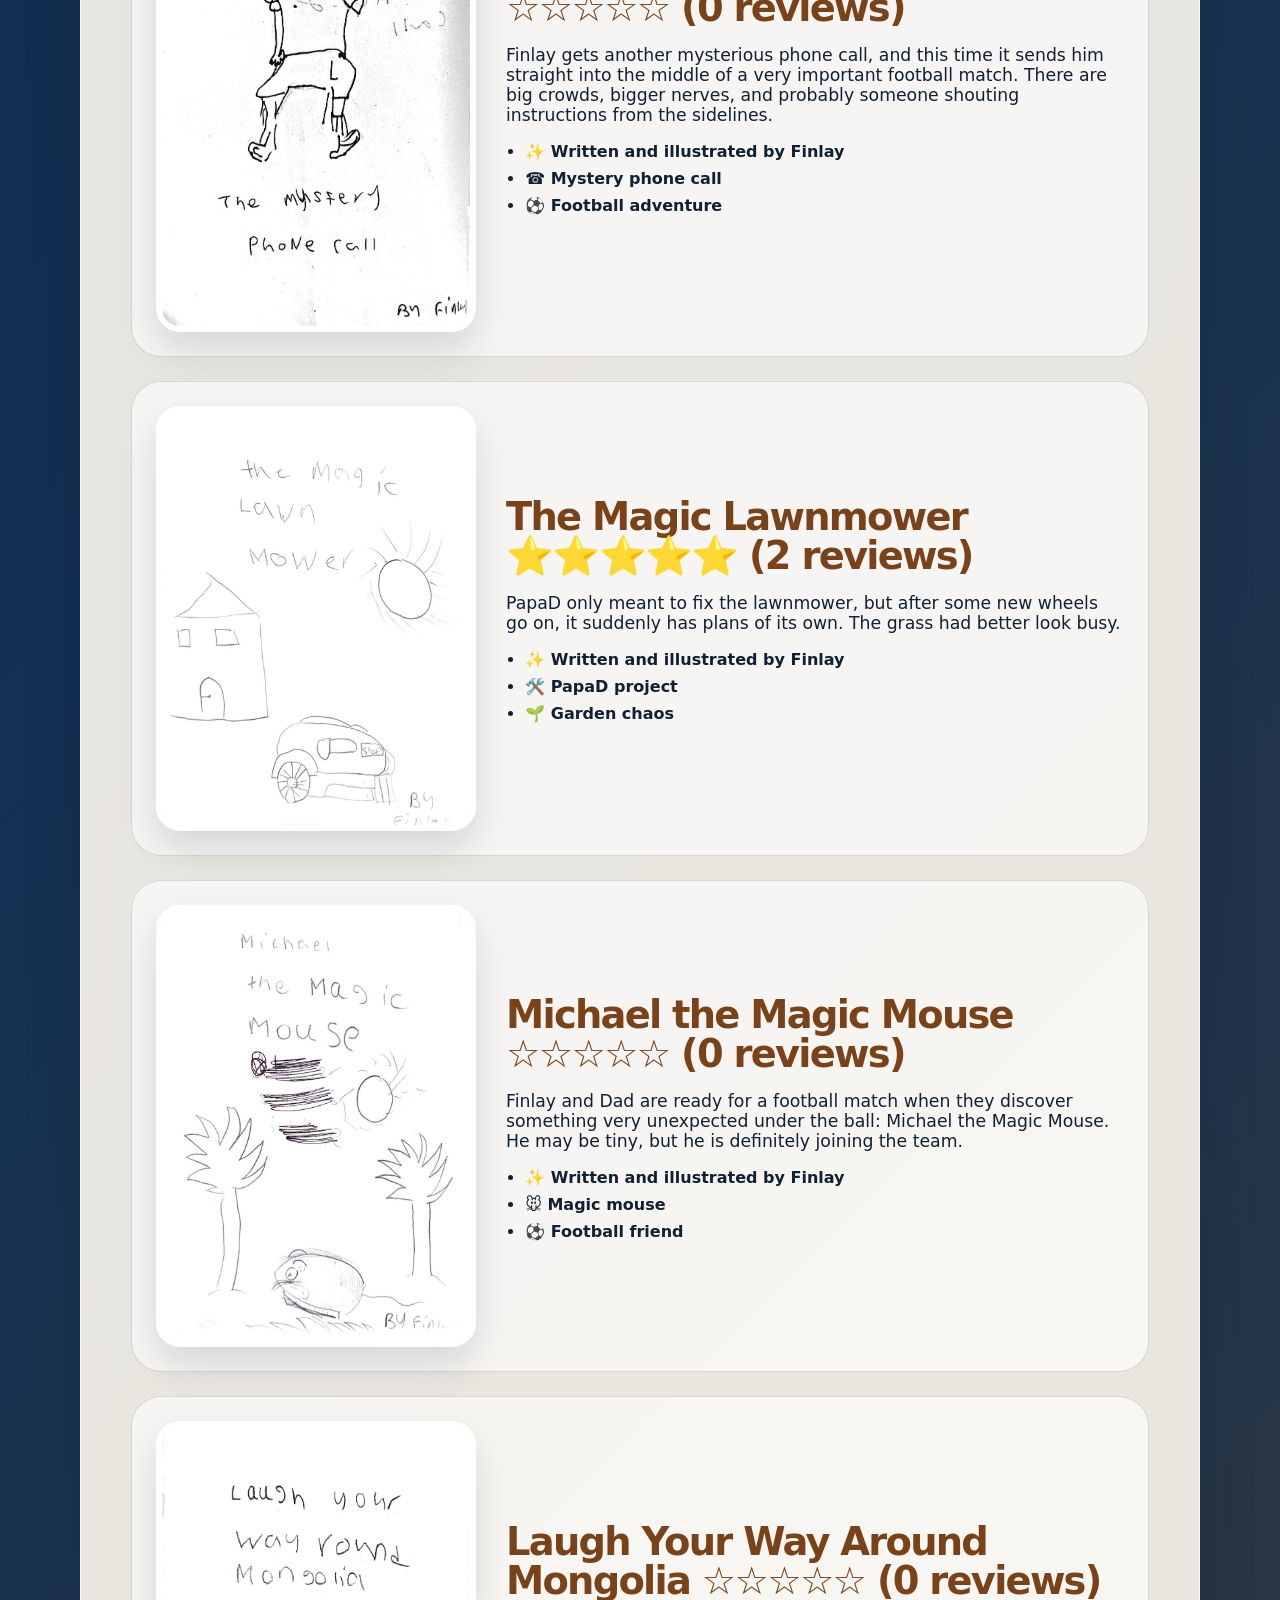
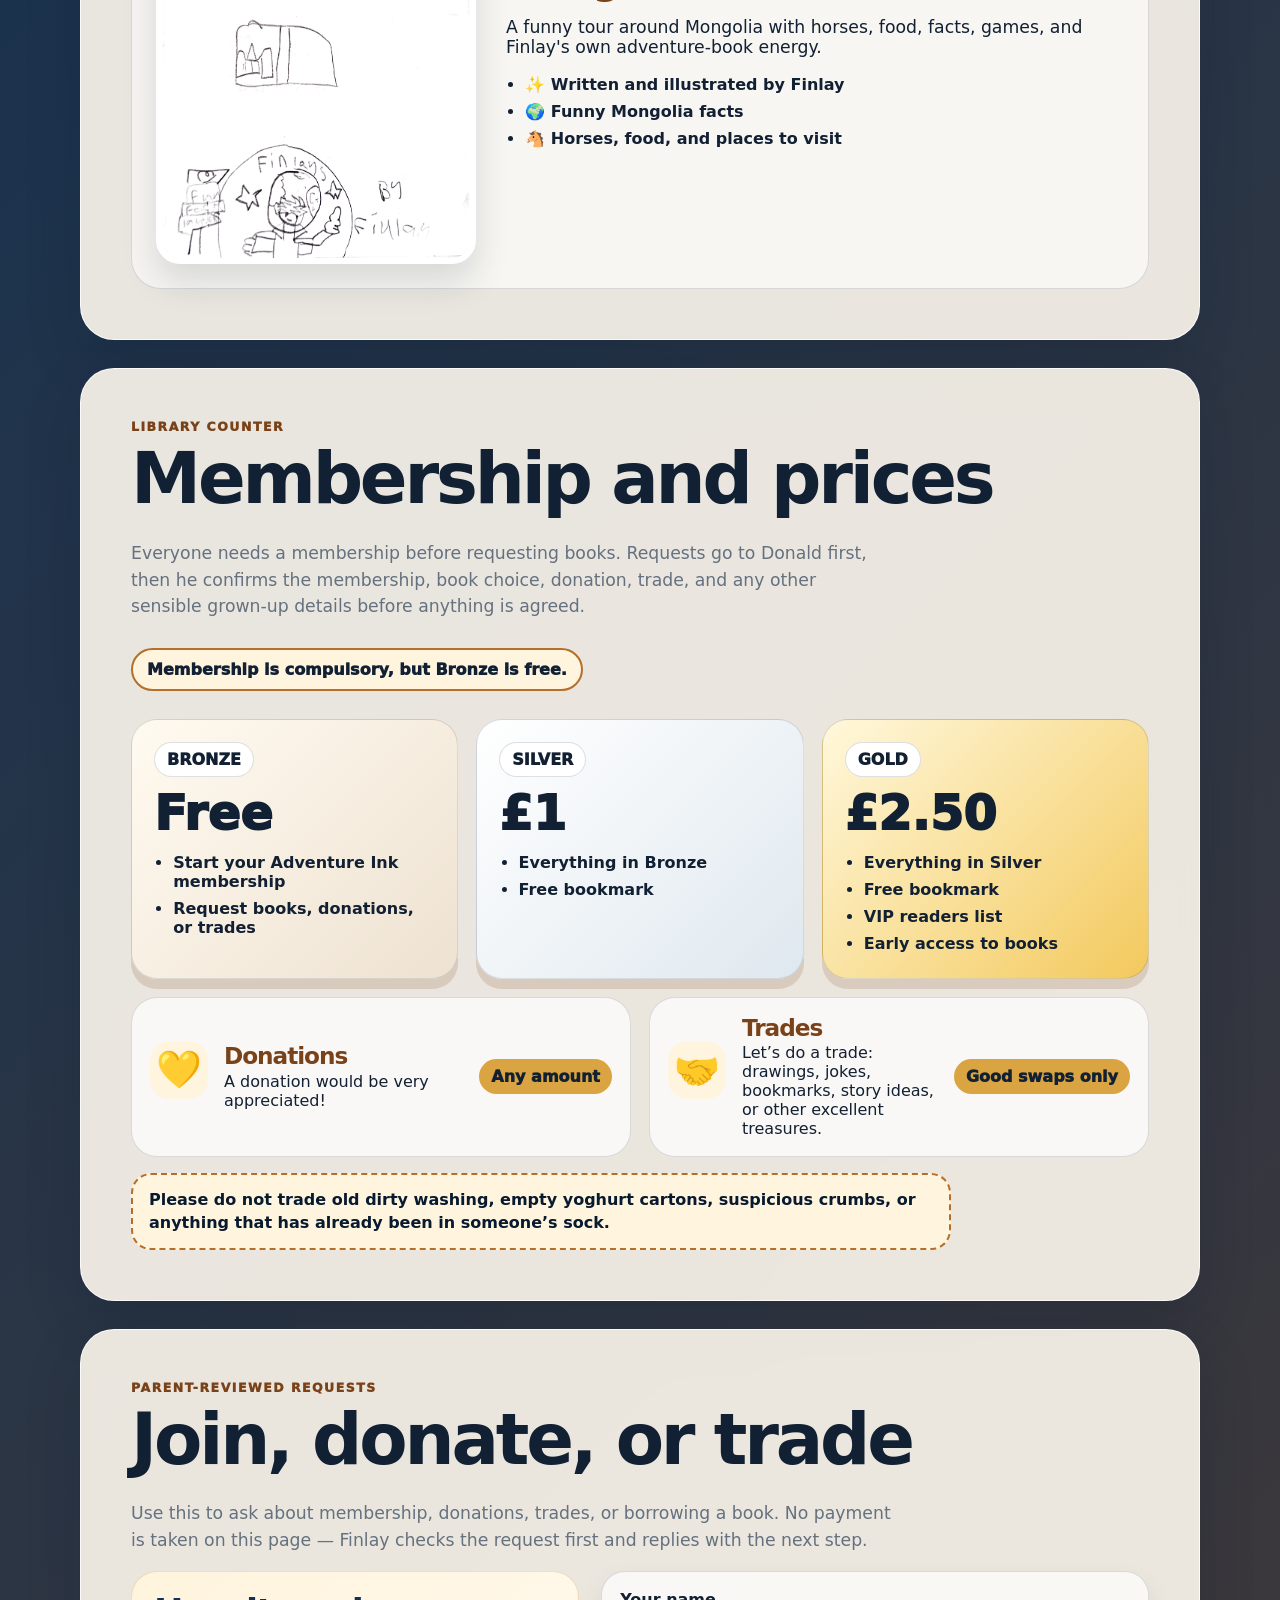
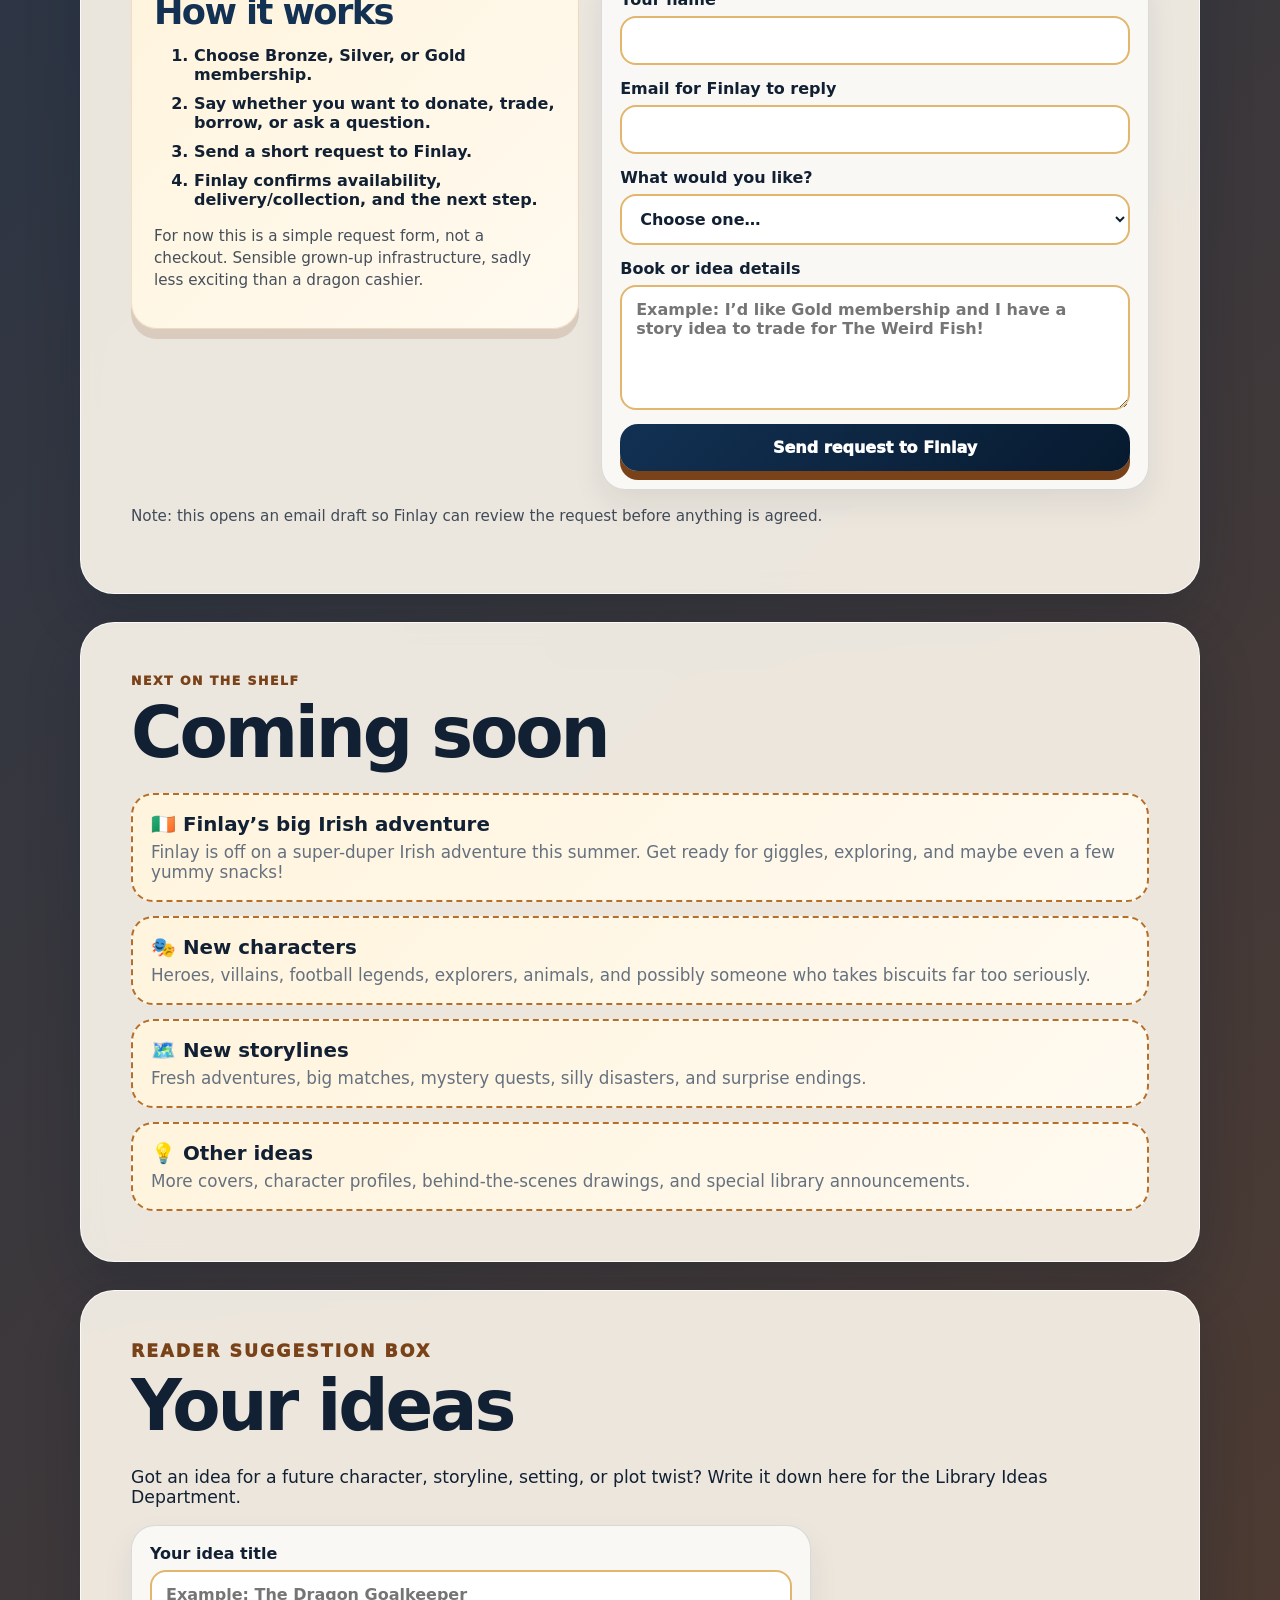
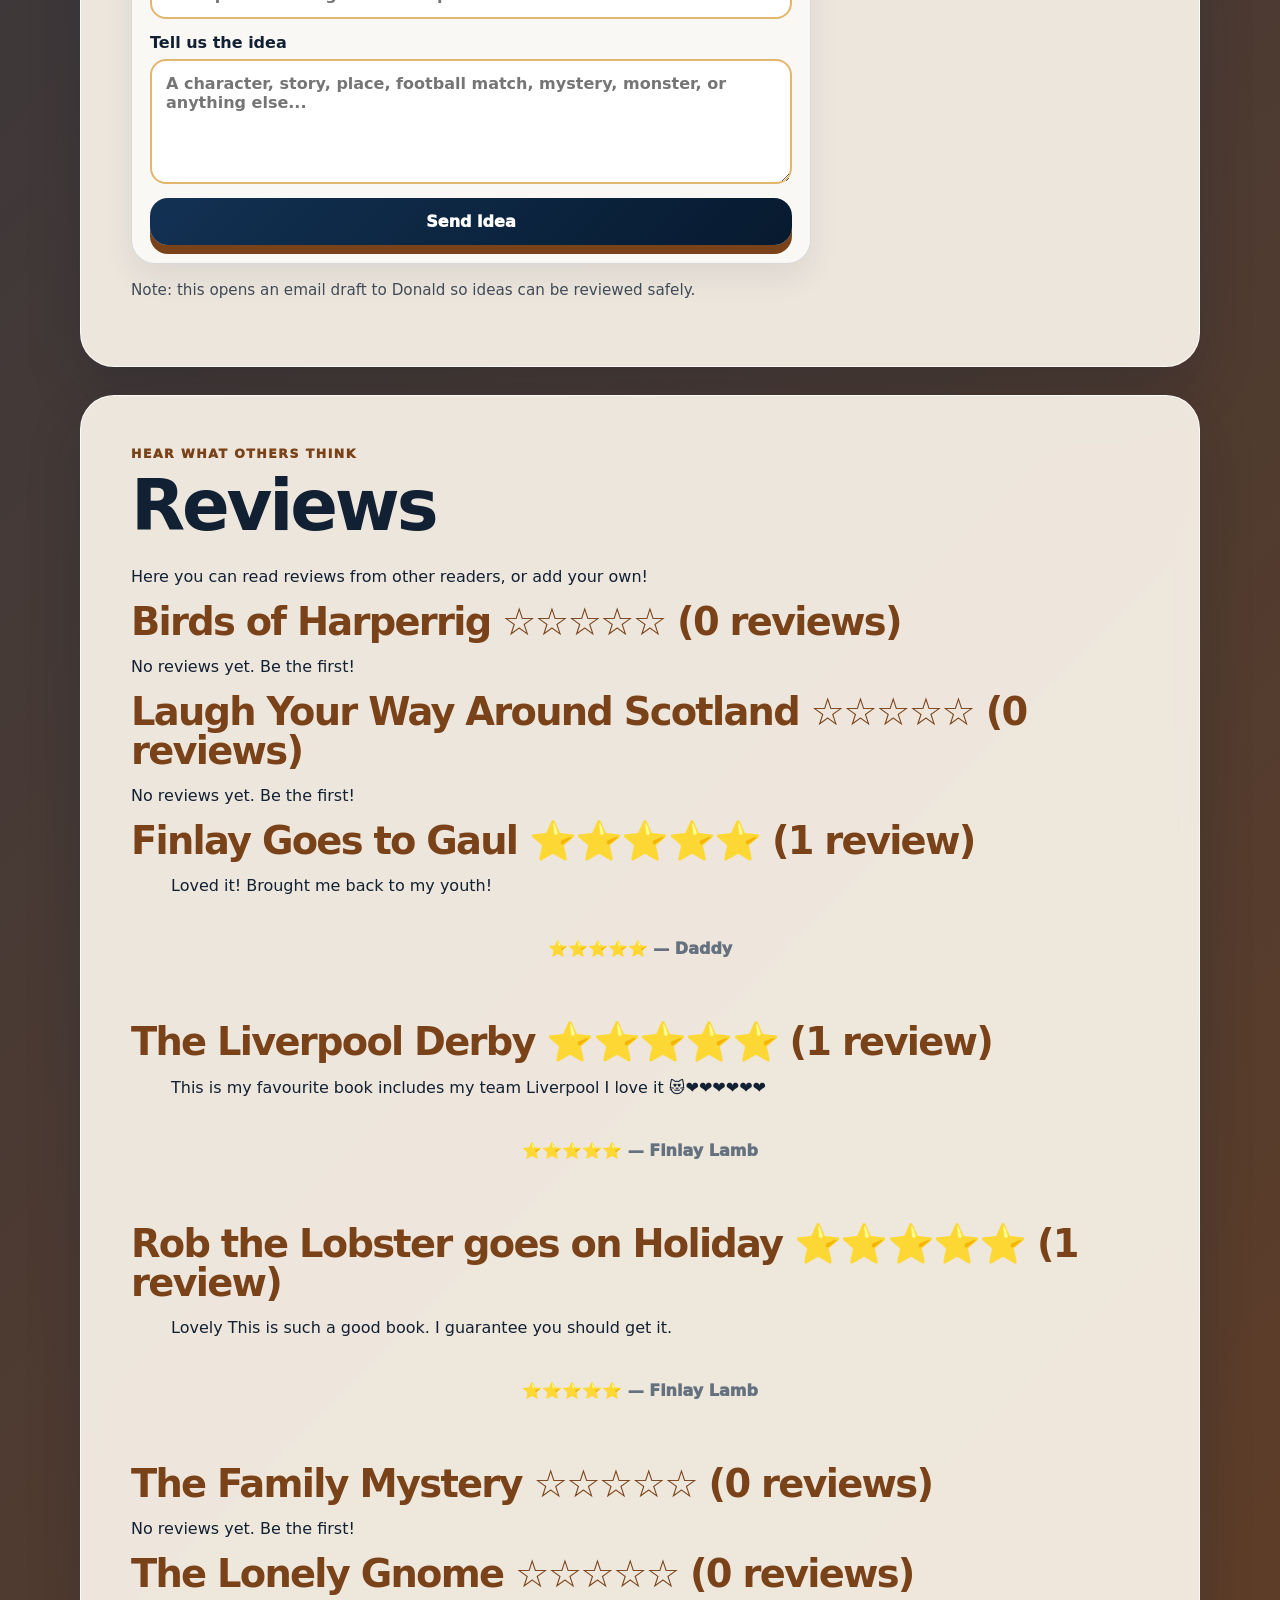
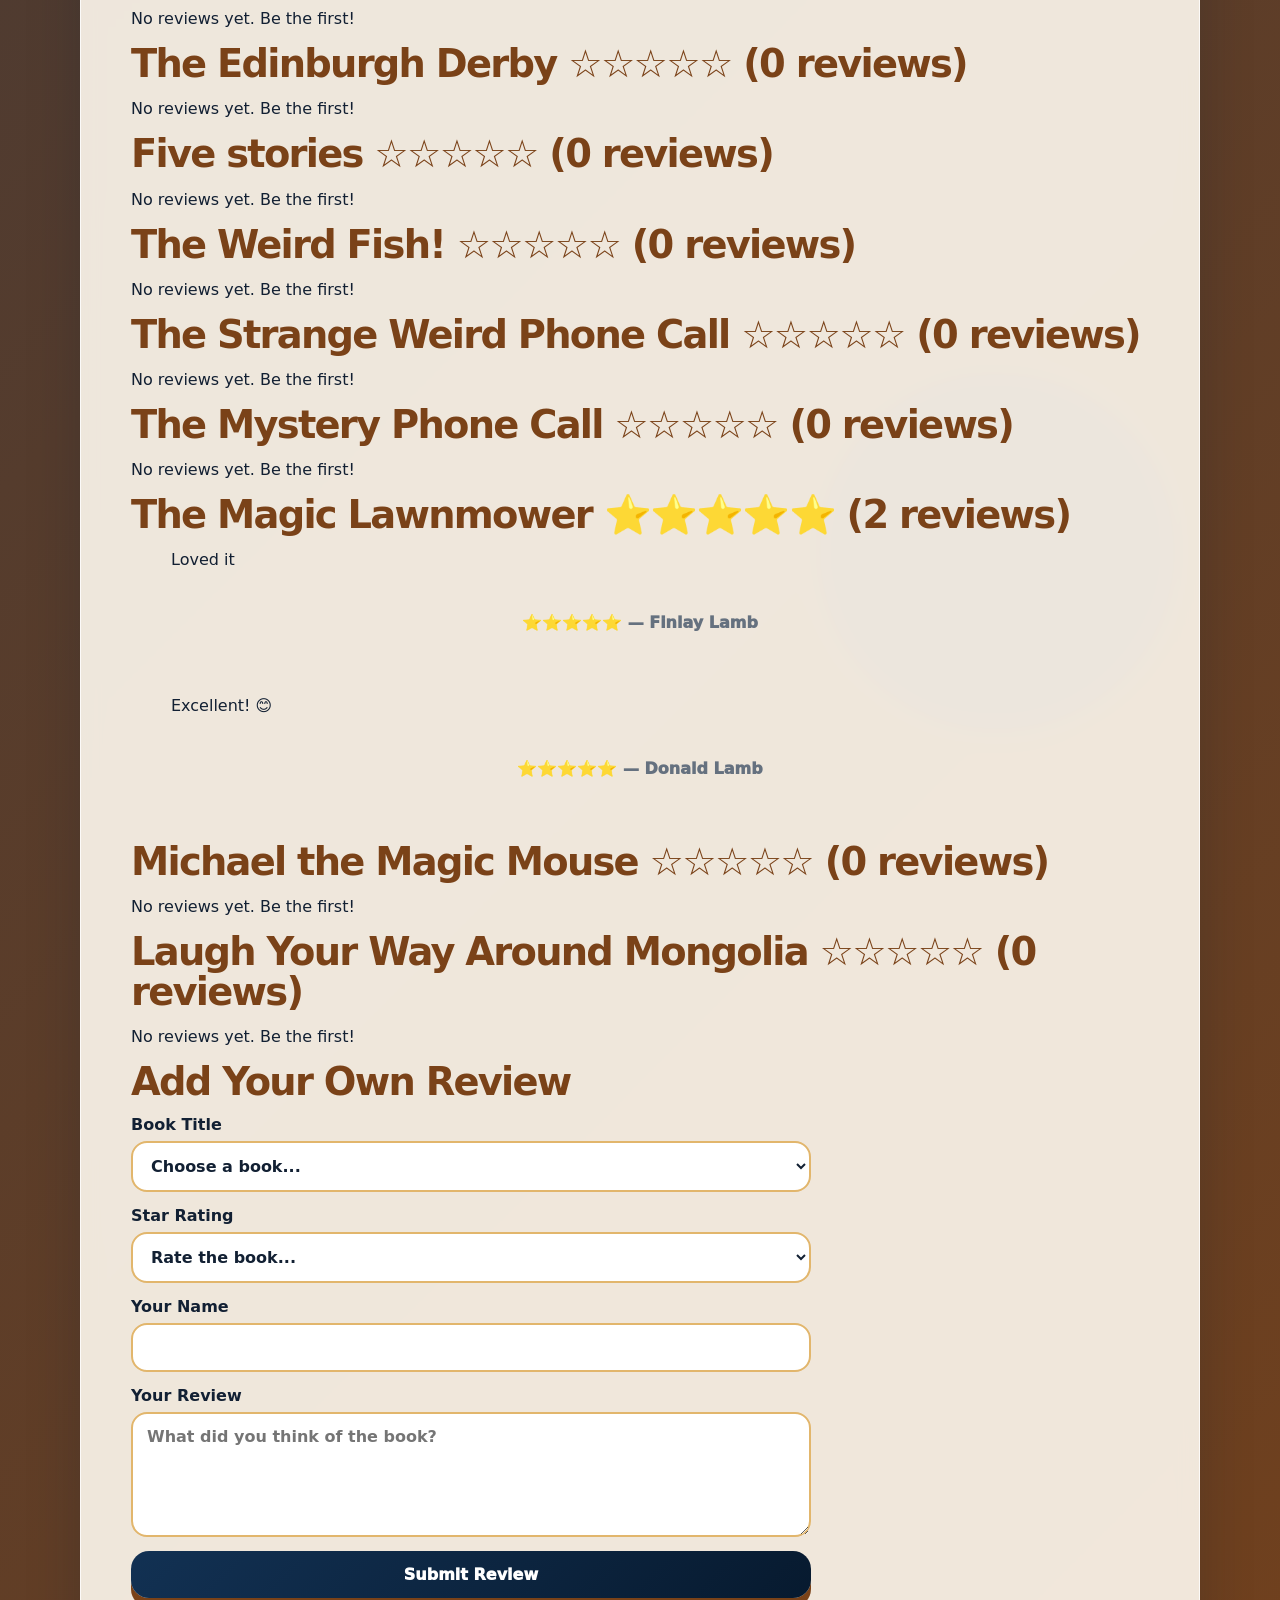
==== commit b2b993a4: "Add Mongolia book of the month pages" ====
--- a/index.html
+++ b/index.html
@@ -255,6 +255,6 @@
     </div>
   </div>
 
-  <script src="library.js?v=book-month-20260717-1"></script>
+  <script src="library.js?v=mongolia-book-month-20260717-1"></script>
 </body>
 </html>
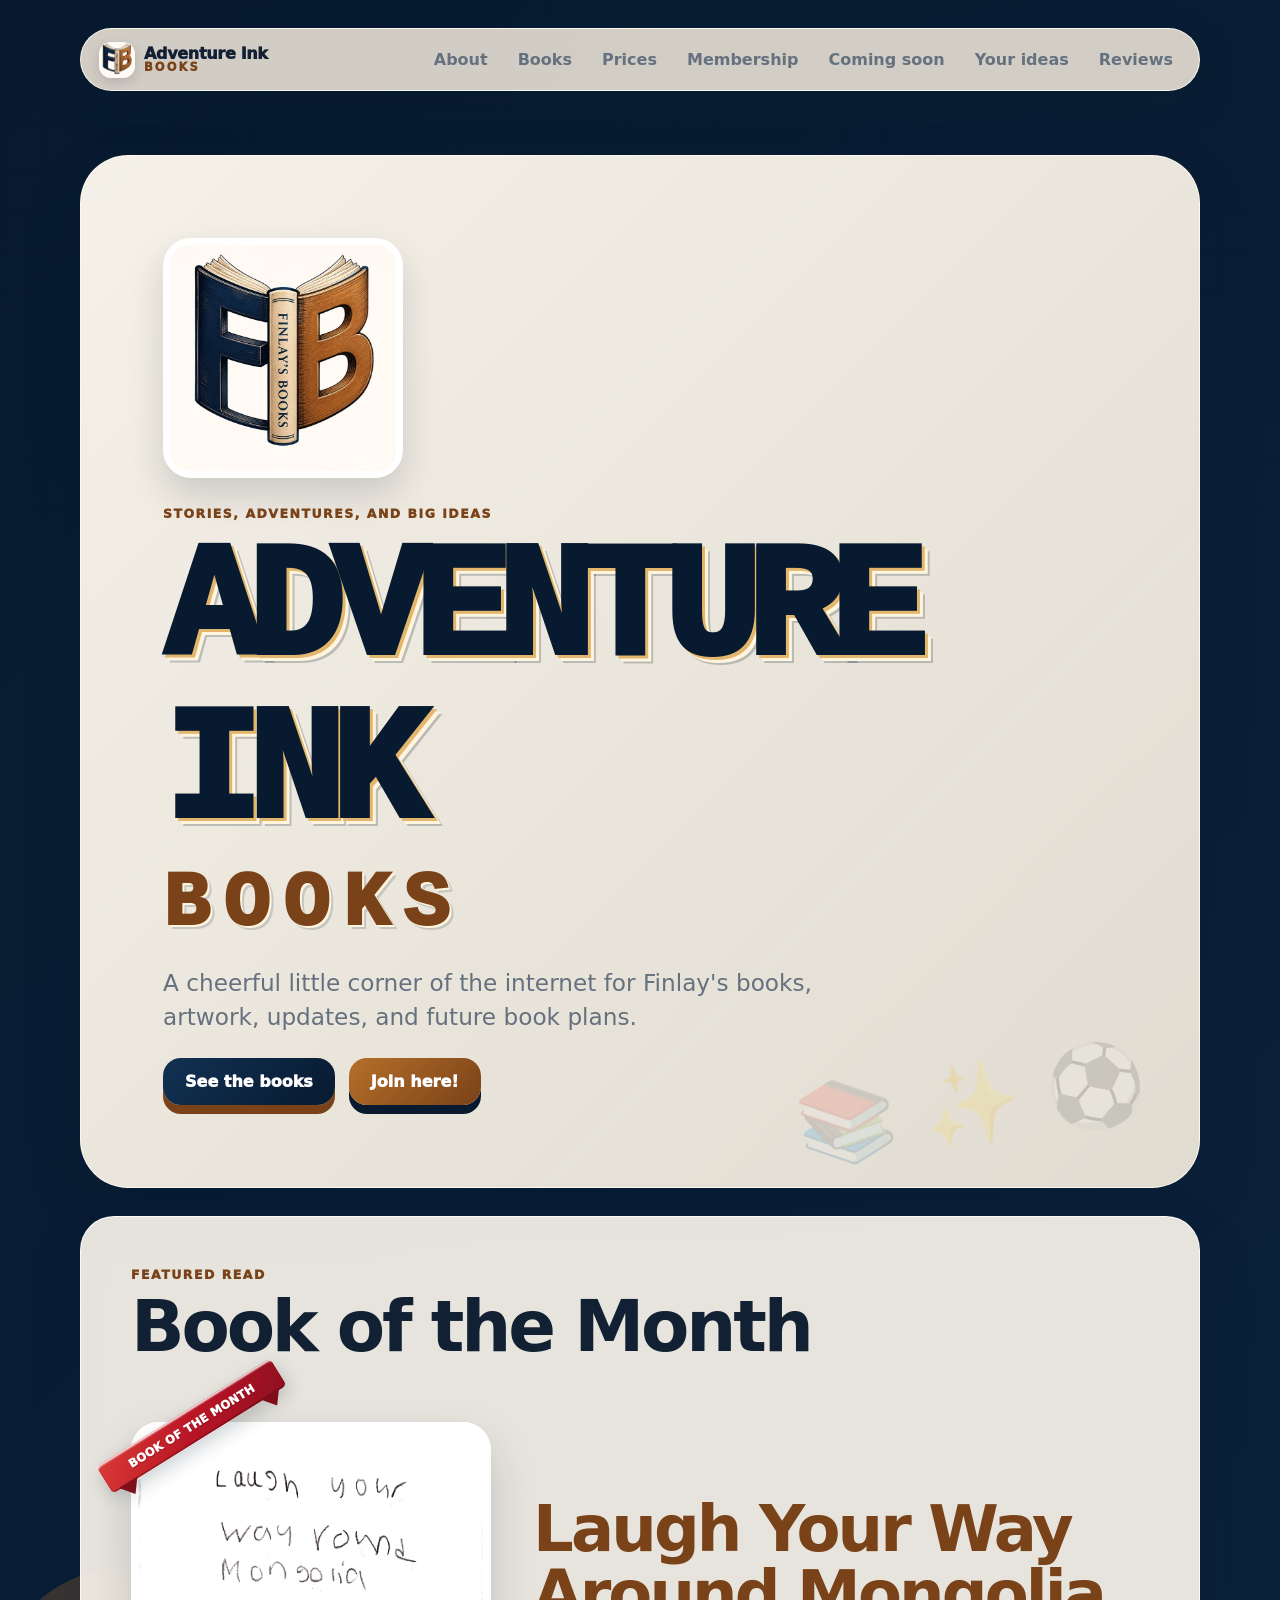
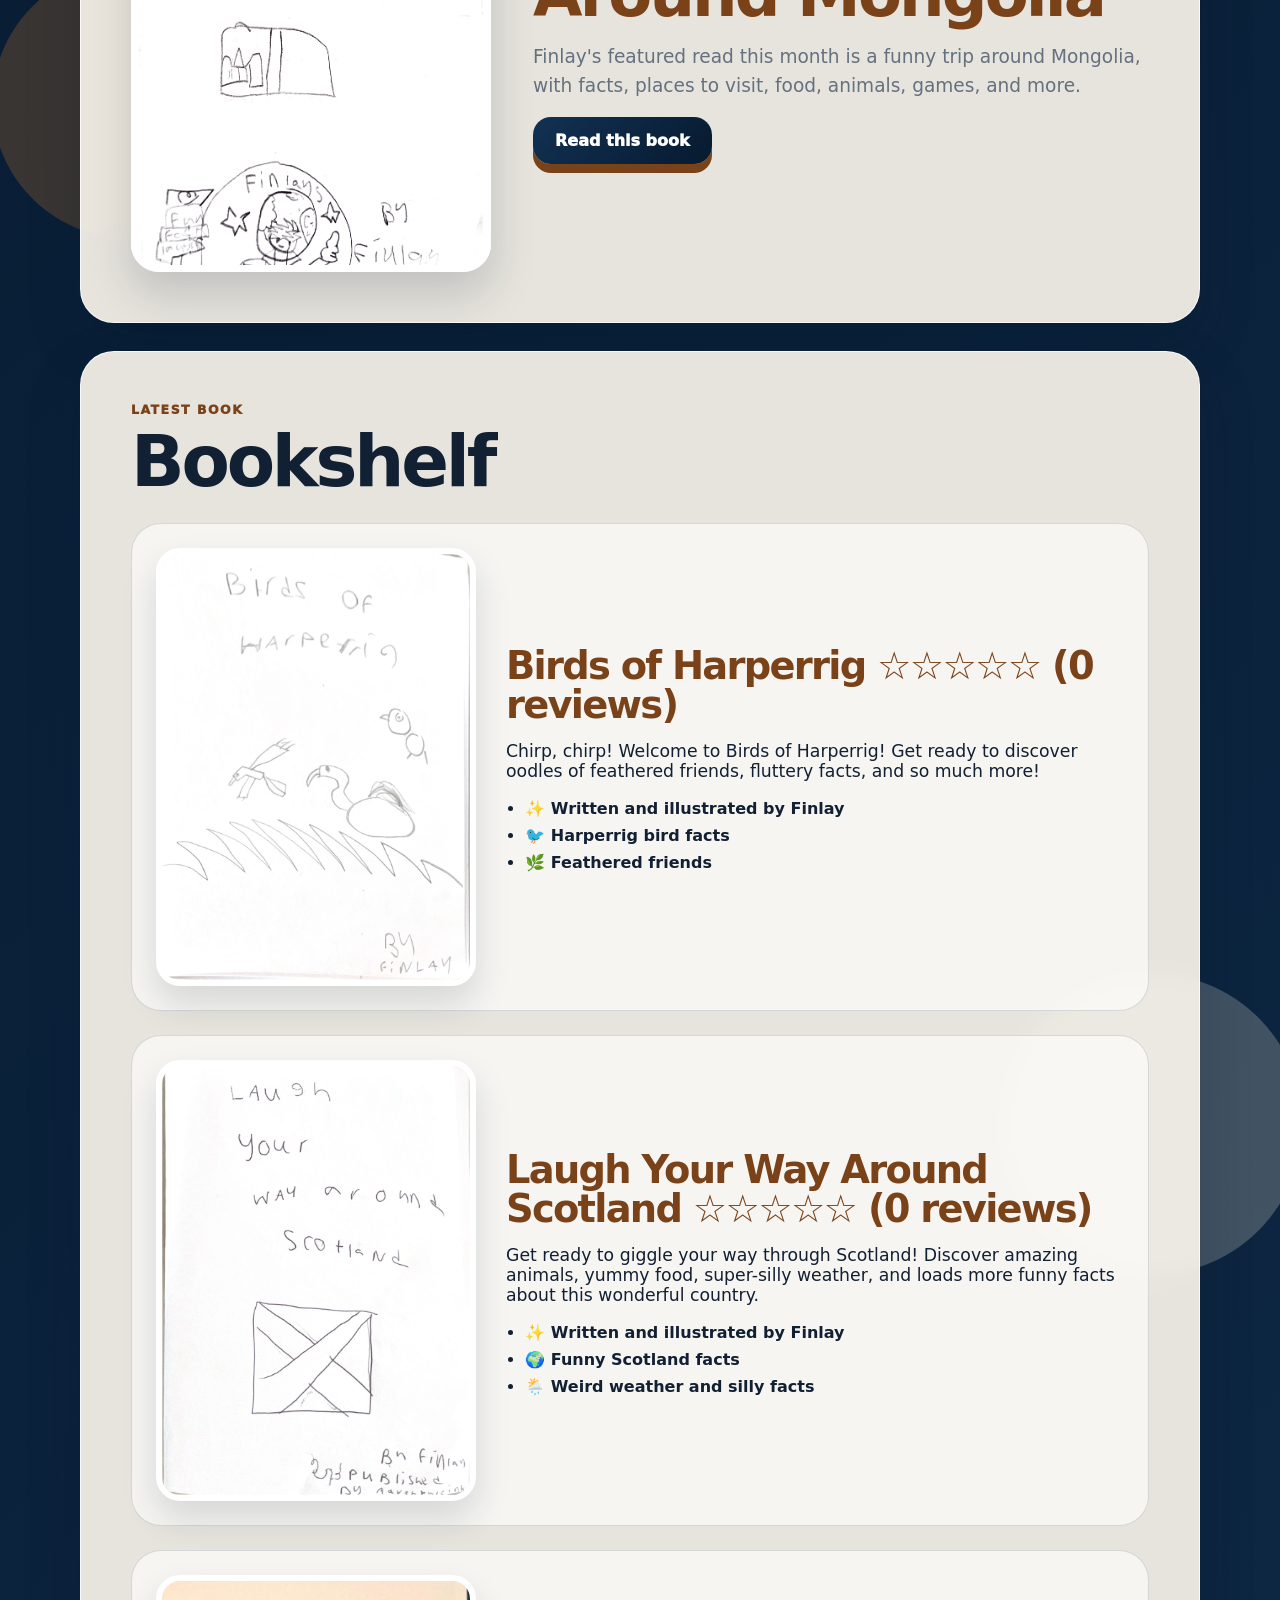
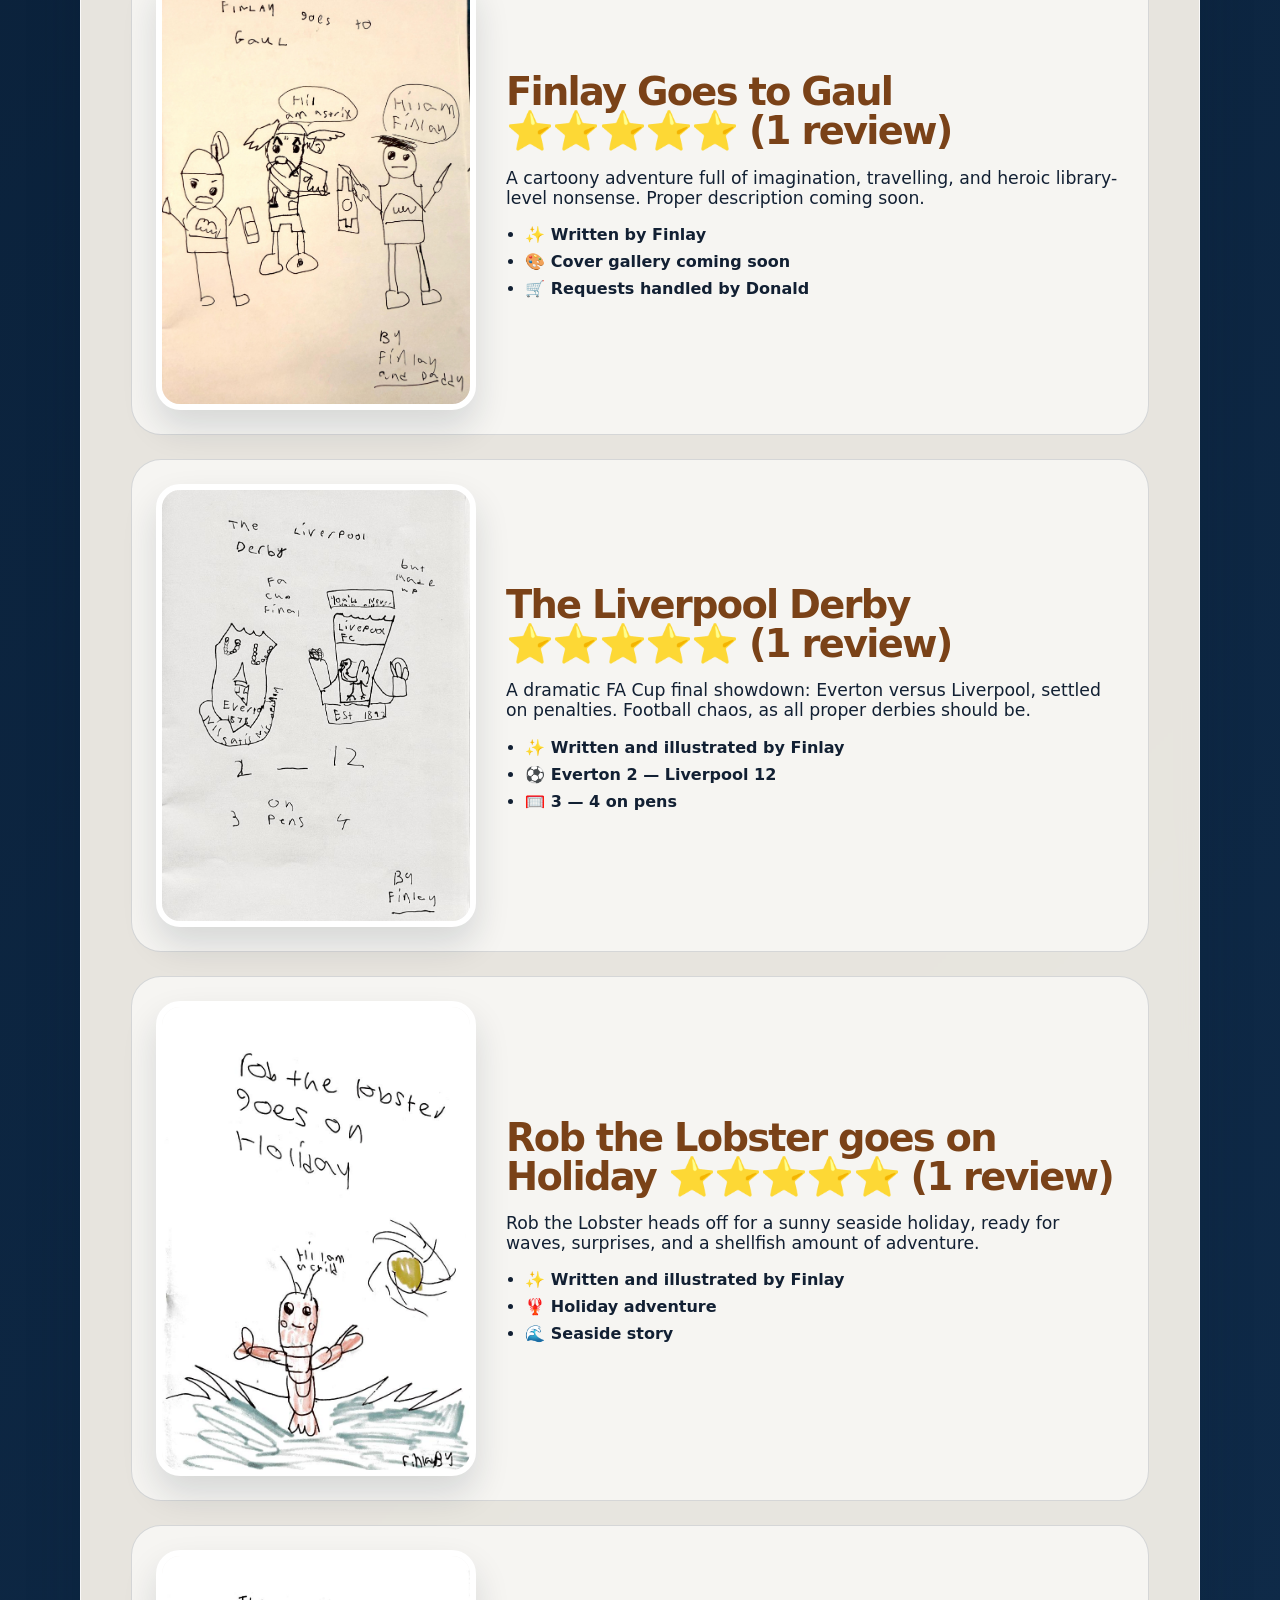
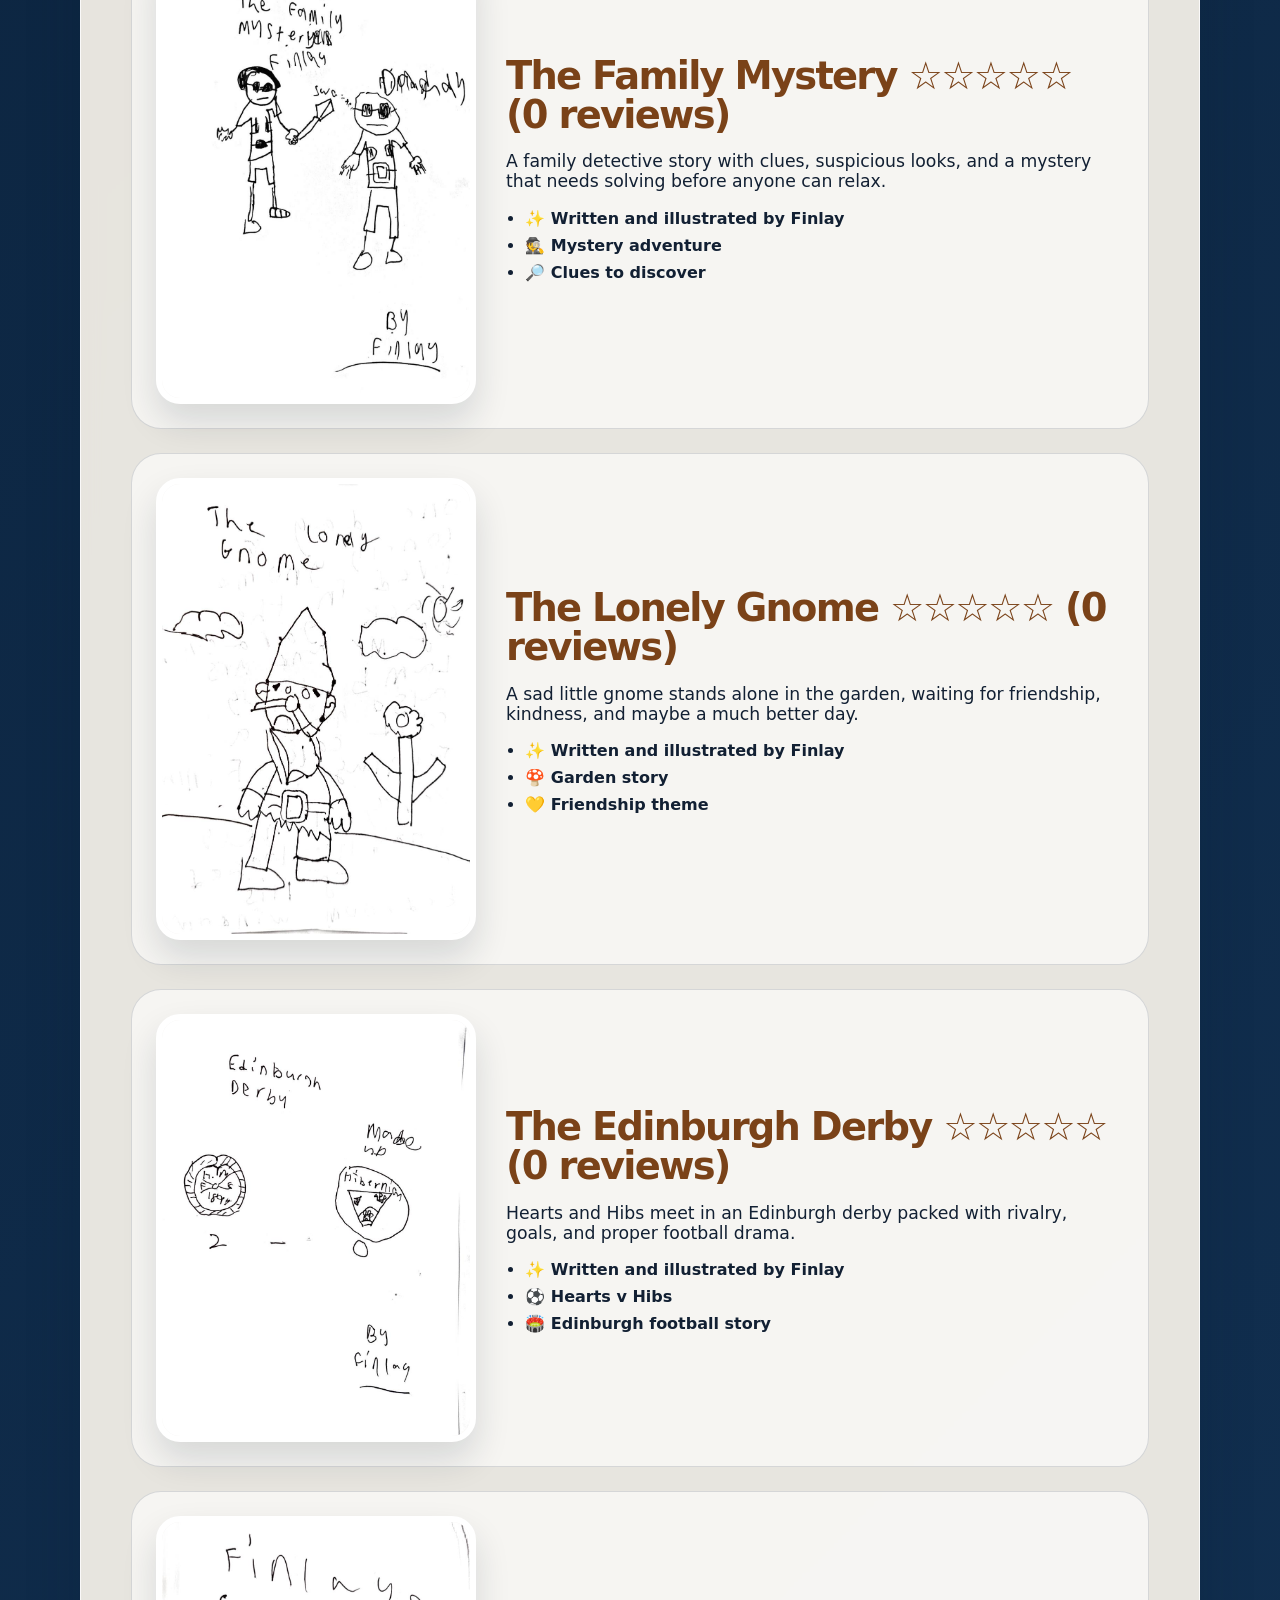
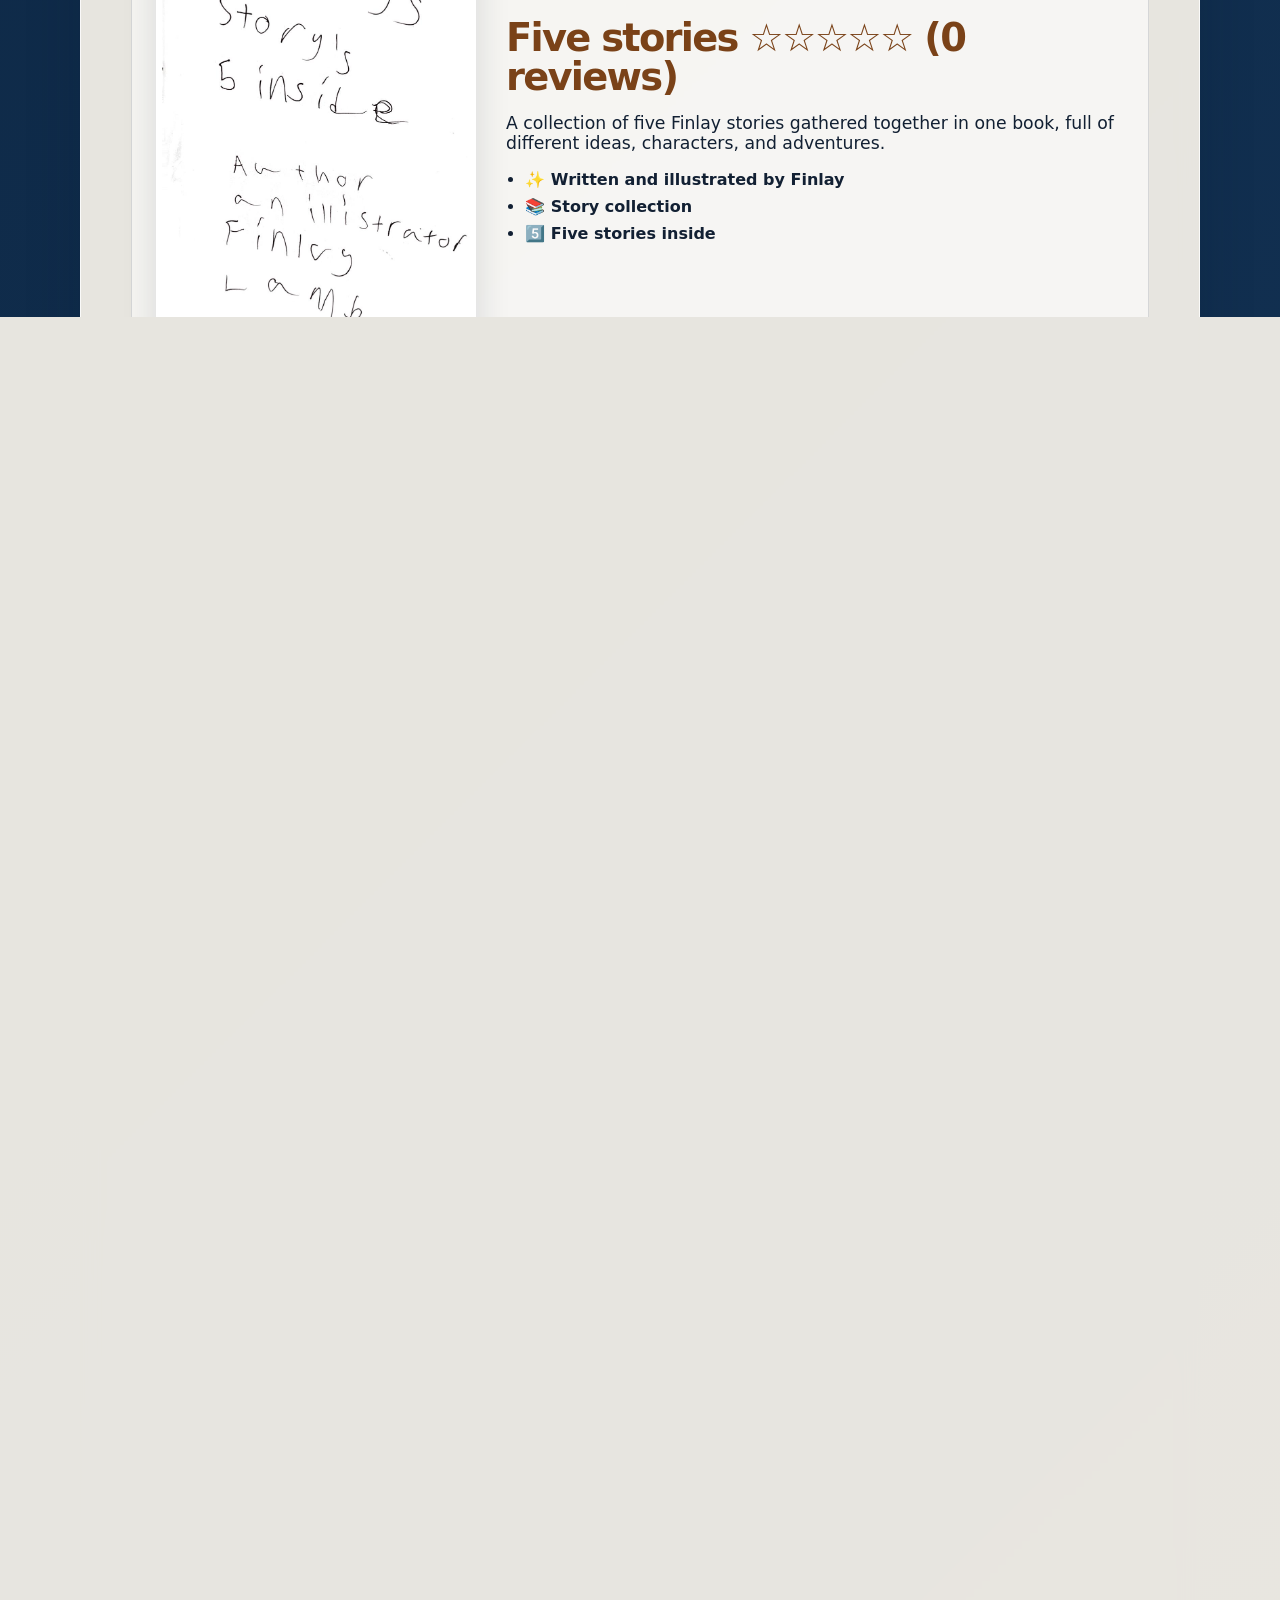
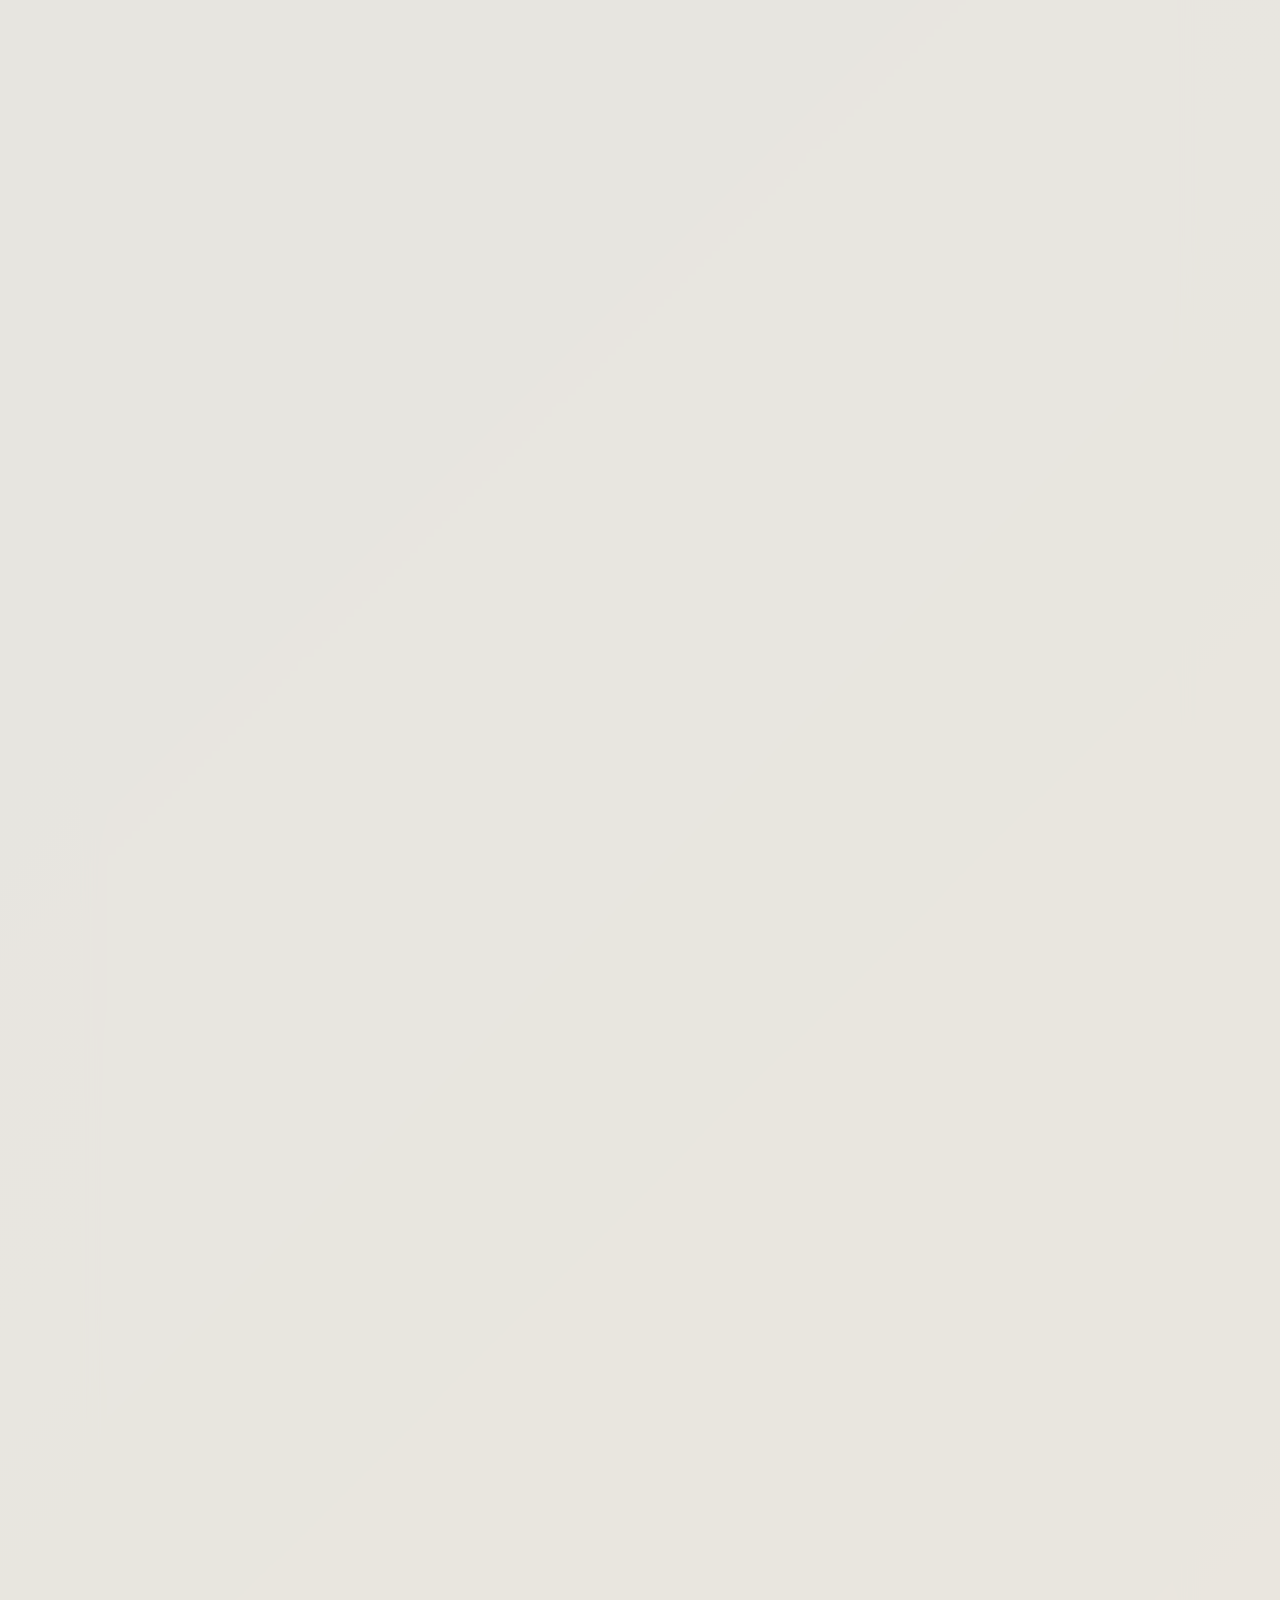
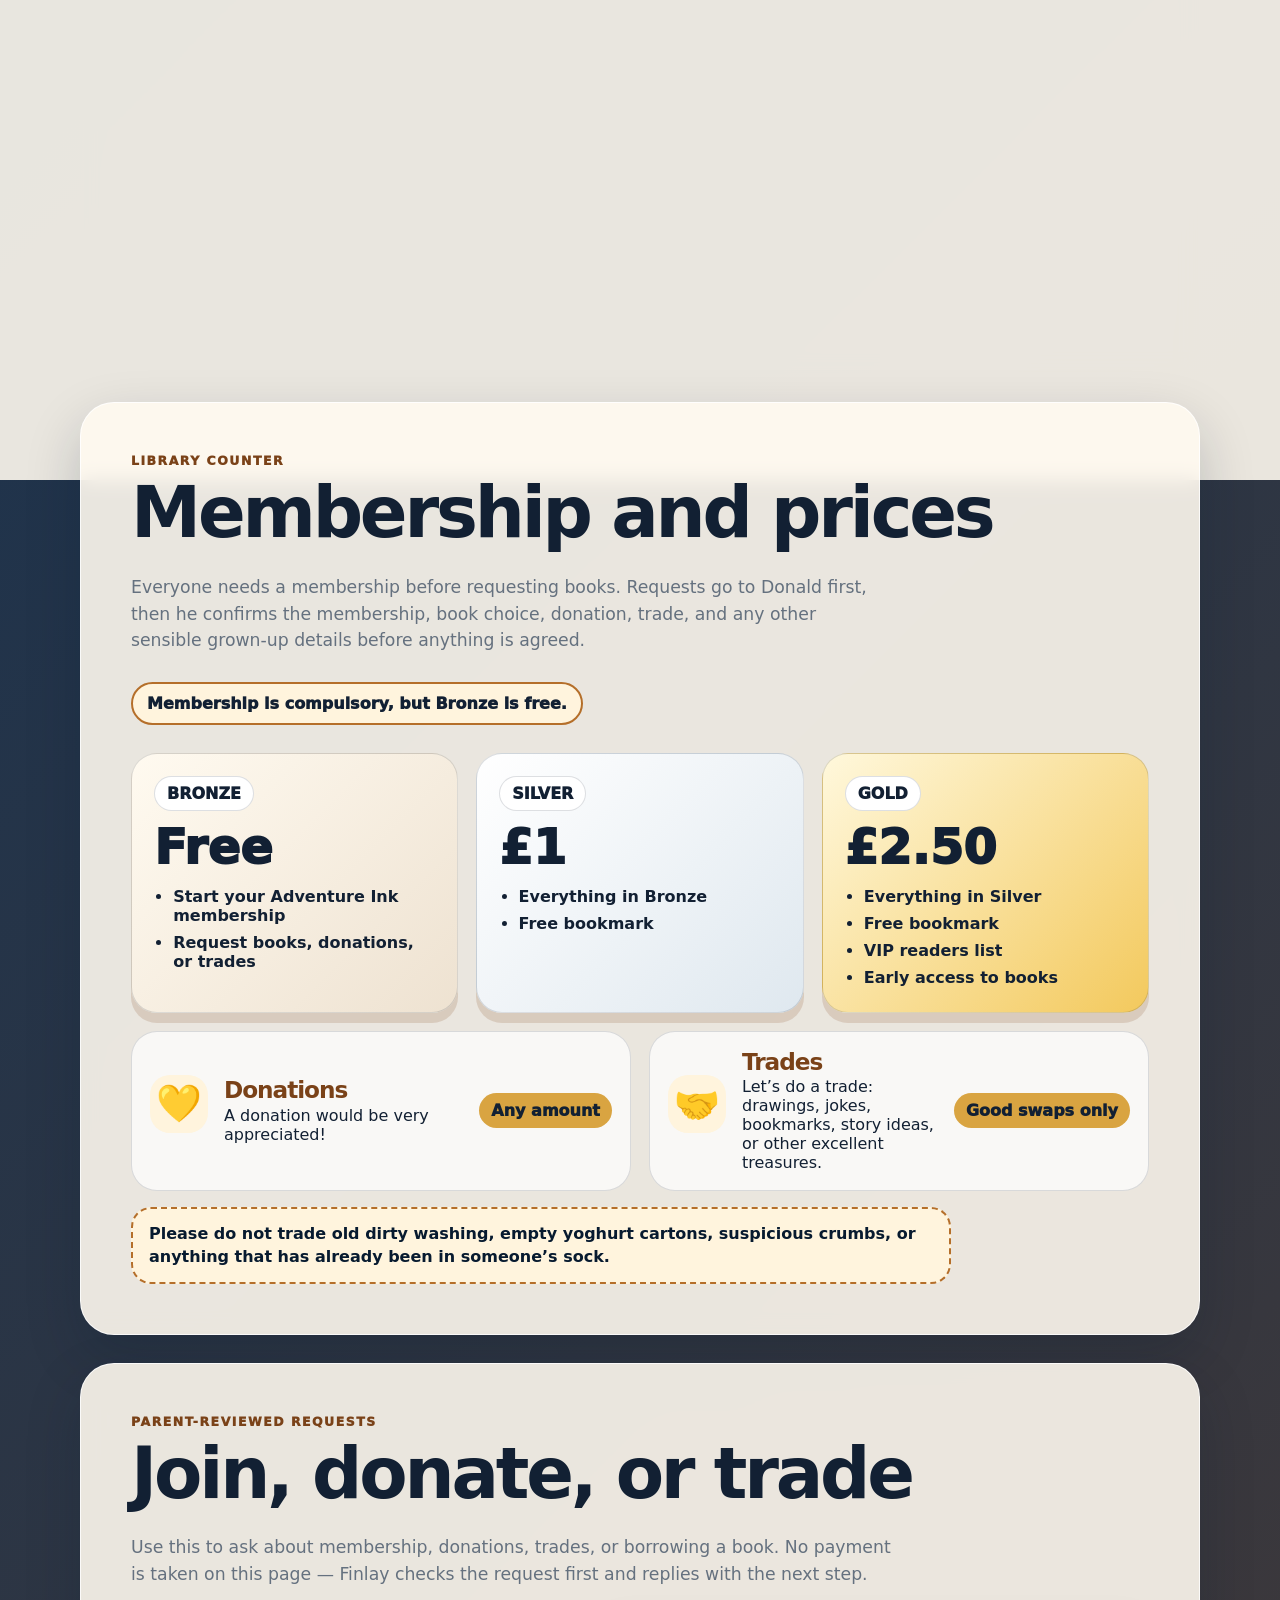
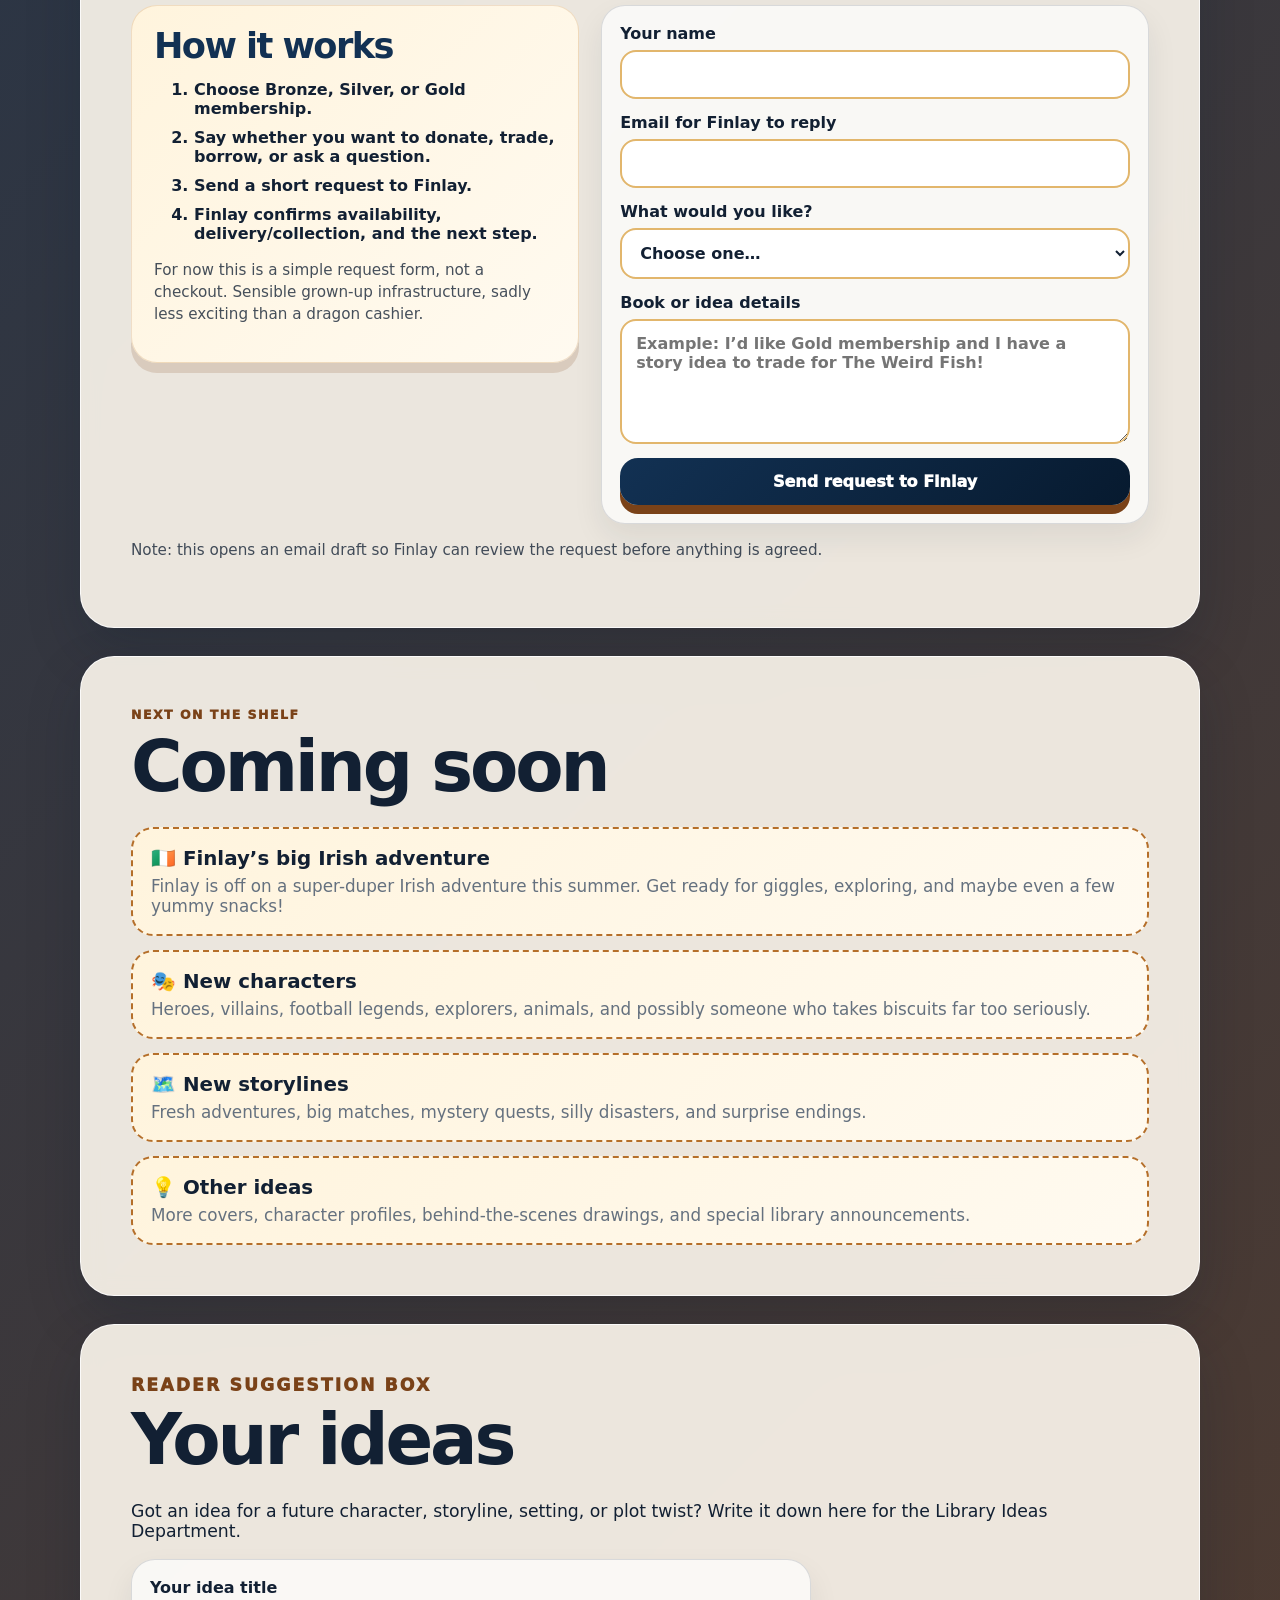
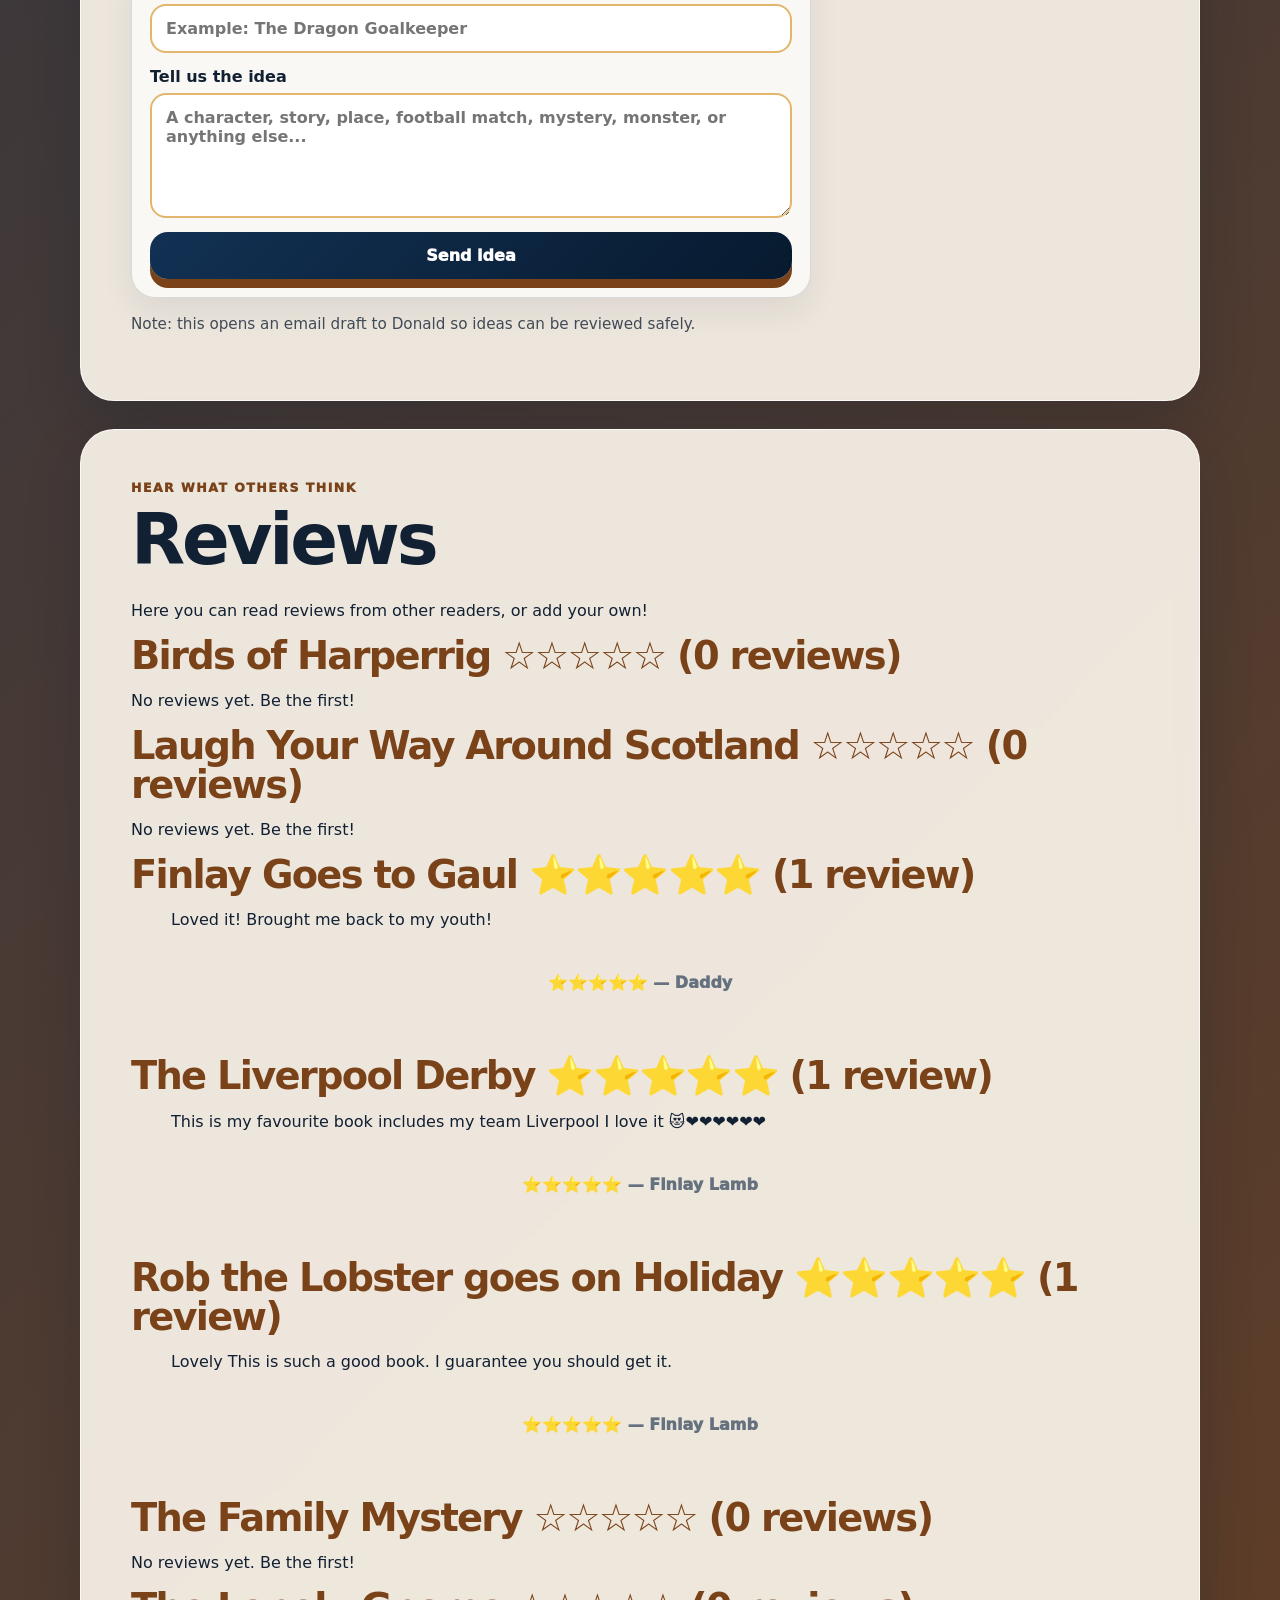
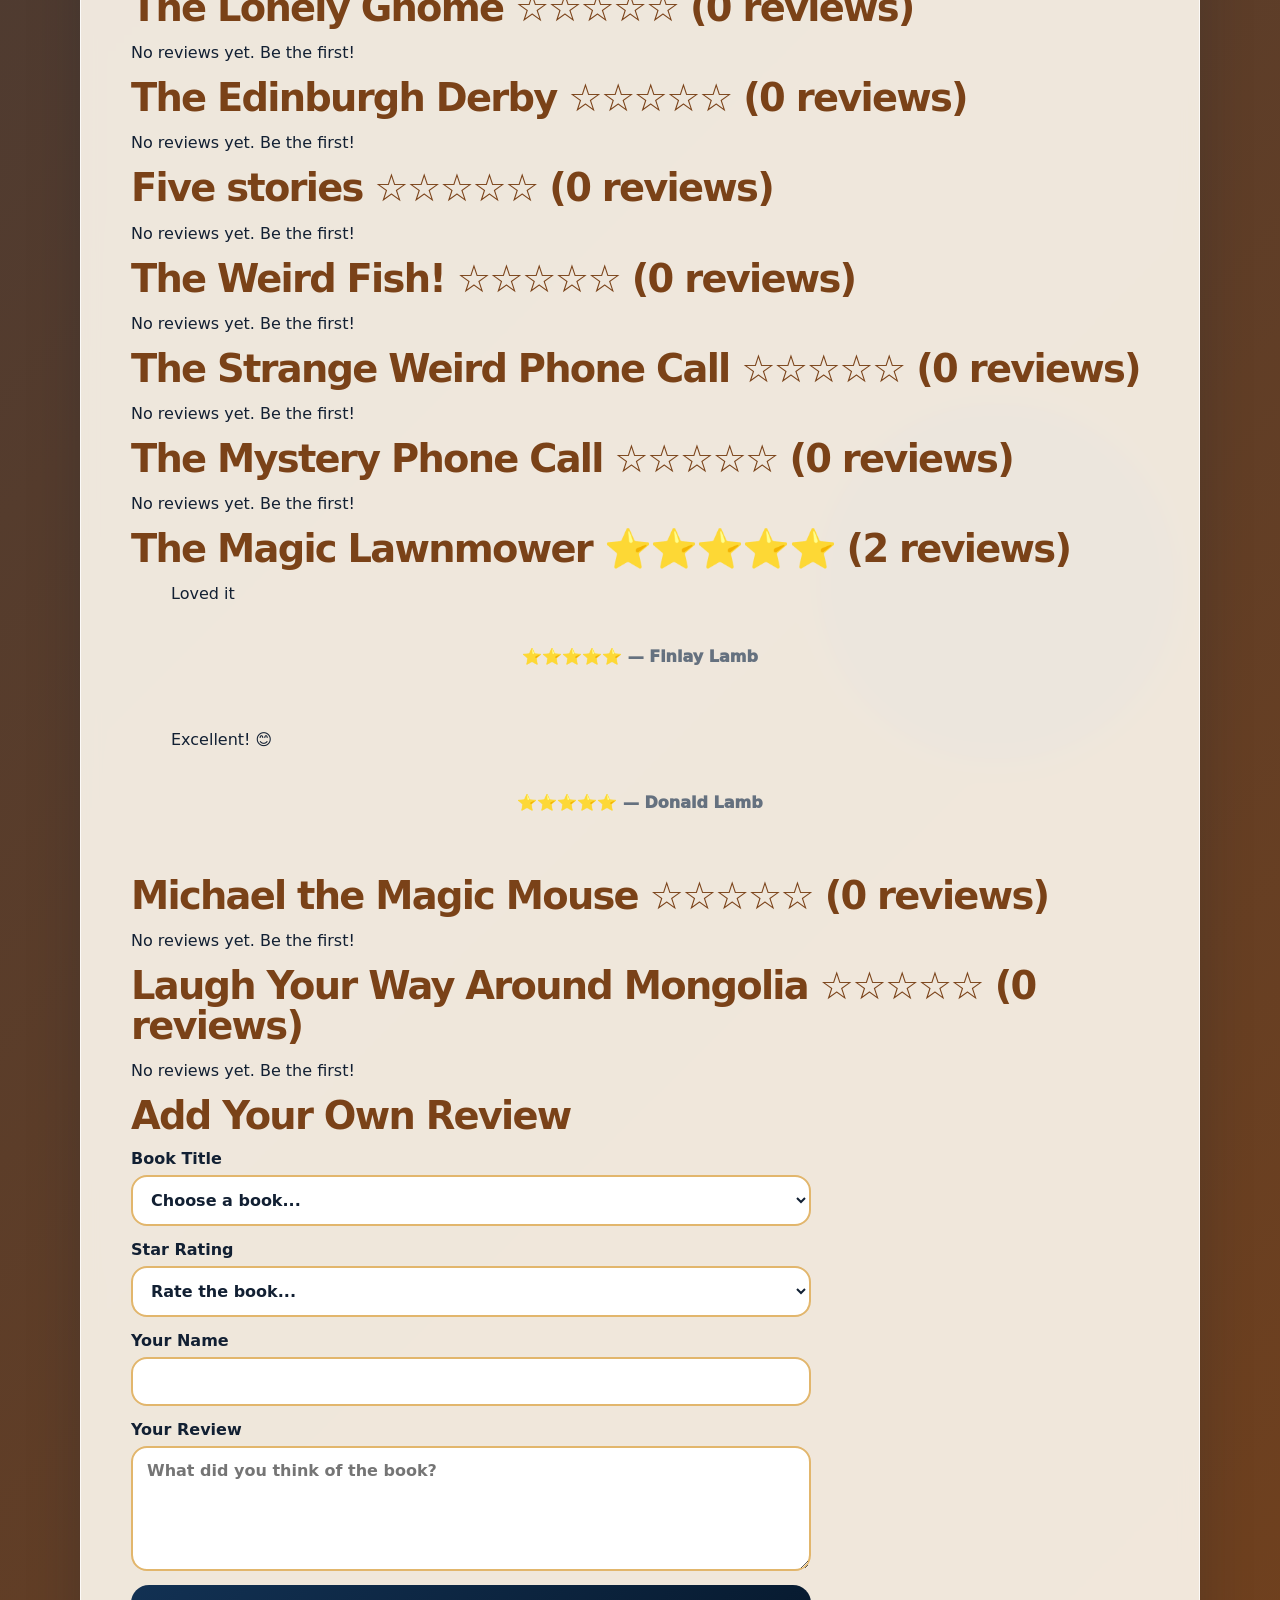
==== commit 153c8ef5: "Refine book of the month ribbon" ====
--- a/index.html
+++ b/index.html
@@ -5,7 +5,7 @@
   <meta name="viewport" content="width=device-width, initial-scale=1" />
   <meta name="description" content="Adventure Ink Books — a fun place for stories, book covers, updates, and creative projects." />
   <title>Adventure Ink Books</title>
-  <link rel="stylesheet" href="styles.css?v=book-month-20260717-2" />
+  <link rel="stylesheet" href="styles.css?v=book-month-20260717-3" />
 </head>
 <body>
   <header class="hero">
--- a/styles.css
+++ b/styles.css
@@ -247,6 +247,7 @@
   position: relative;
   display: block;
   width: 100%;
+  margin-top: clamp(22px, 3vw, 34px);
   padding: 0;
   overflow: visible;
   border: 0;
@@ -274,23 +275,42 @@
 }
 .book-month-ribbon {
   position: absolute;
-  top: 28px;
-  left: -70px;
-  width: 300px;
-  padding: 12px 18px;
-  transform: rotate(-38deg);
+  top: -12px;
+  left: -42px;
+  width: 205px;
+  padding: 8px 14px;
+  transform: rotate(-32deg);
   transform-origin: center;
-  background: linear-gradient(135deg, var(--sun), var(--book-gold));
-  color: var(--navy);
-  border-top: 3px solid rgba(255,255,255,.76);
-  border-bottom: 3px solid rgba(122,66,24,.24);
-  box-shadow: 0 8px 18px rgba(7,26,47,.18);
-  font-size: 1rem;
+  background: linear-gradient(135deg, #d83a35 0%, #b91426 52%, #8f1020 100%);
+  color: white;
+  border-top: 2px solid rgba(255,255,255,.78);
+  border-bottom: 2px solid rgba(70,5,12,.35);
+  border-radius: 5px;
+  box-shadow: 0 8px 18px rgba(7,26,47,.18), inset 0 1px 0 rgba(255,255,255,.28);
+  font-size: .72rem;
   font-weight: 1000;
-  letter-spacing: .04em;
+  letter-spacing: .03em;
   line-height: 1.05;
   text-align: center;
+  text-shadow: 0 1px 1px rgba(72, 0, 8, .35);
   text-transform: uppercase;
+}
+.book-month-ribbon::before,
+.book-month-ribbon::after {
+  content: "";
+  position: absolute;
+  top: 100%;
+  width: 22px;
+  height: 14px;
+  background: #7f0d1b;
+  clip-path: polygon(0 0, 100% 0, 50% 100%);
+  filter: drop-shadow(0 3px 2px rgba(7,26,47,.14));
+}
+.book-month-ribbon::before {
+  left: 8px;
+}
+.book-month-ribbon::after {
+  right: 8px;
 }
 .book-month-copy {
   display: grid;
@@ -697,10 +717,10 @@
   .nav-links a { padding: 8px 10px; }
   .button, button { width: 100%; text-align: center; }
   .book-month-ribbon {
-    top: 22px;
-    left: -78px;
-    width: 285px;
-    font-size: .88rem;
+    top: -14px;
+    left: -40px;
+    width: 190px;
+    font-size: .66rem;
   }
   .reader-controls {
     display: grid;
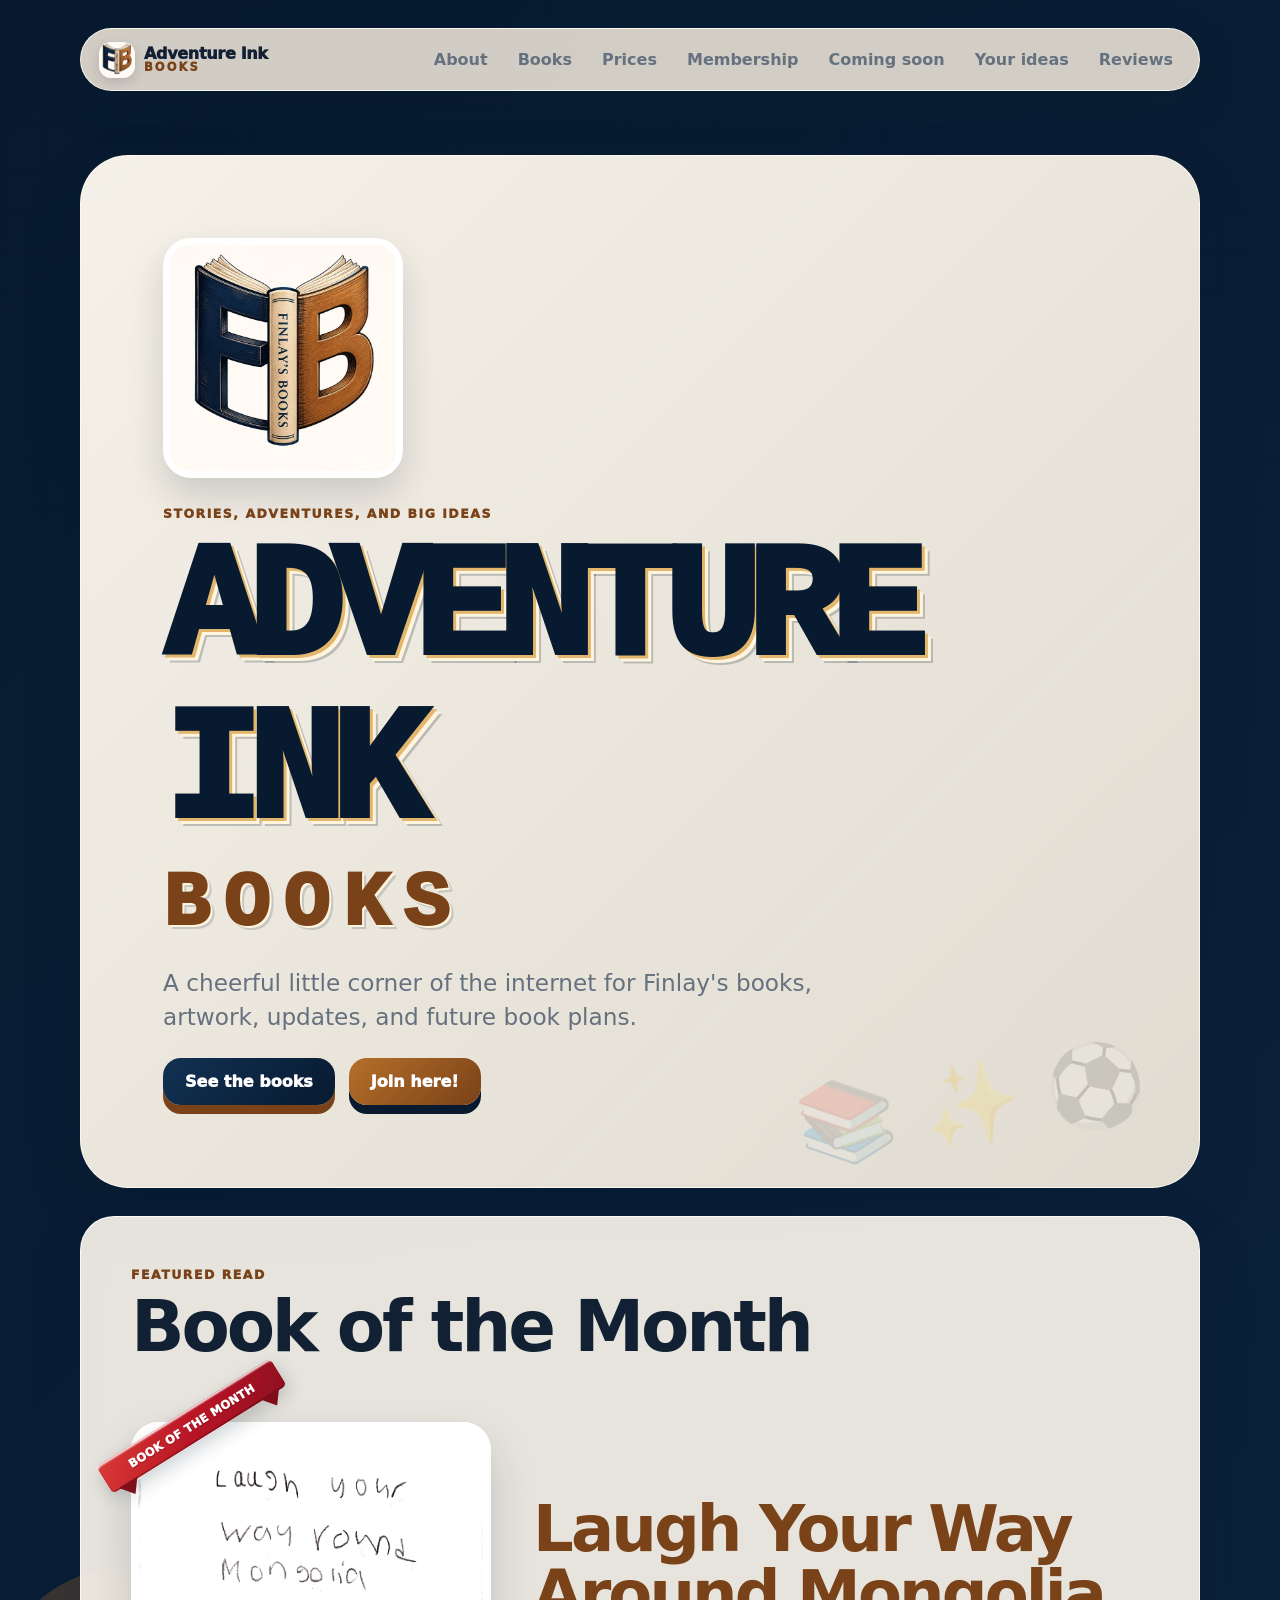
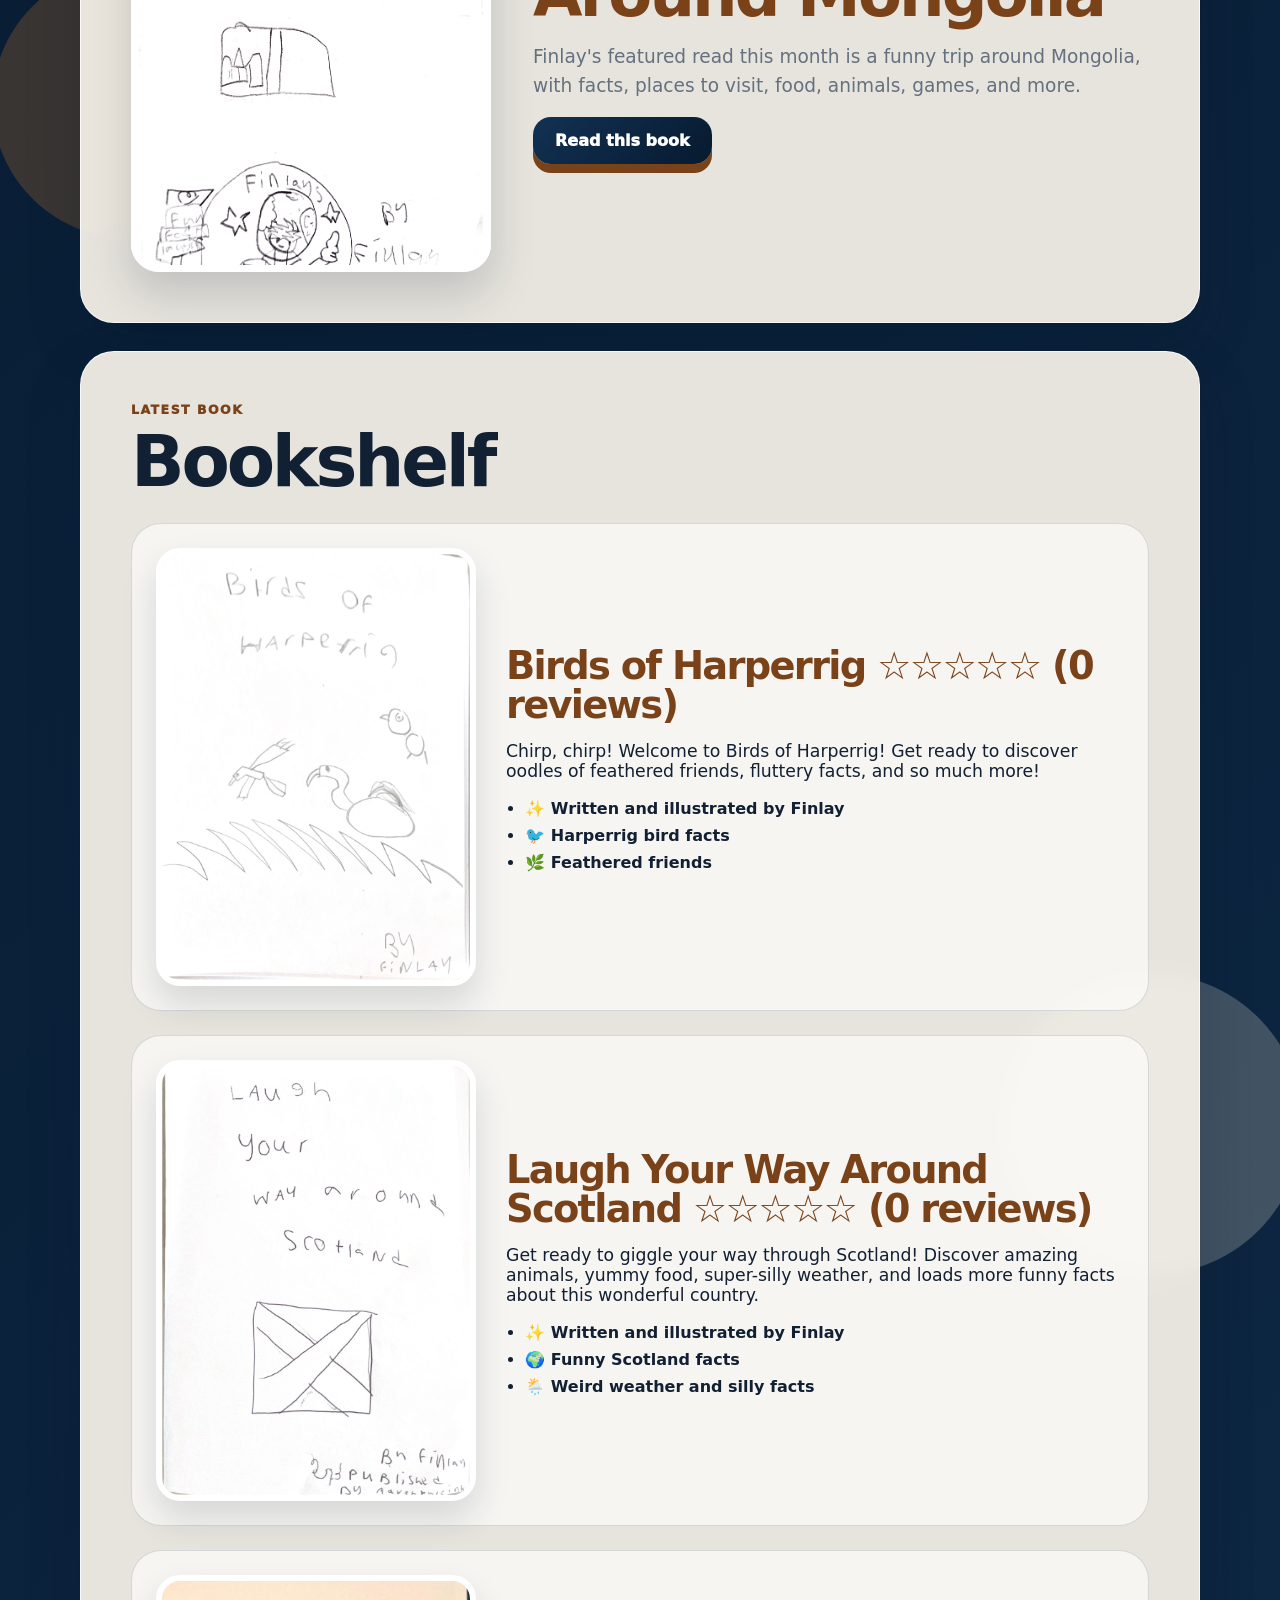
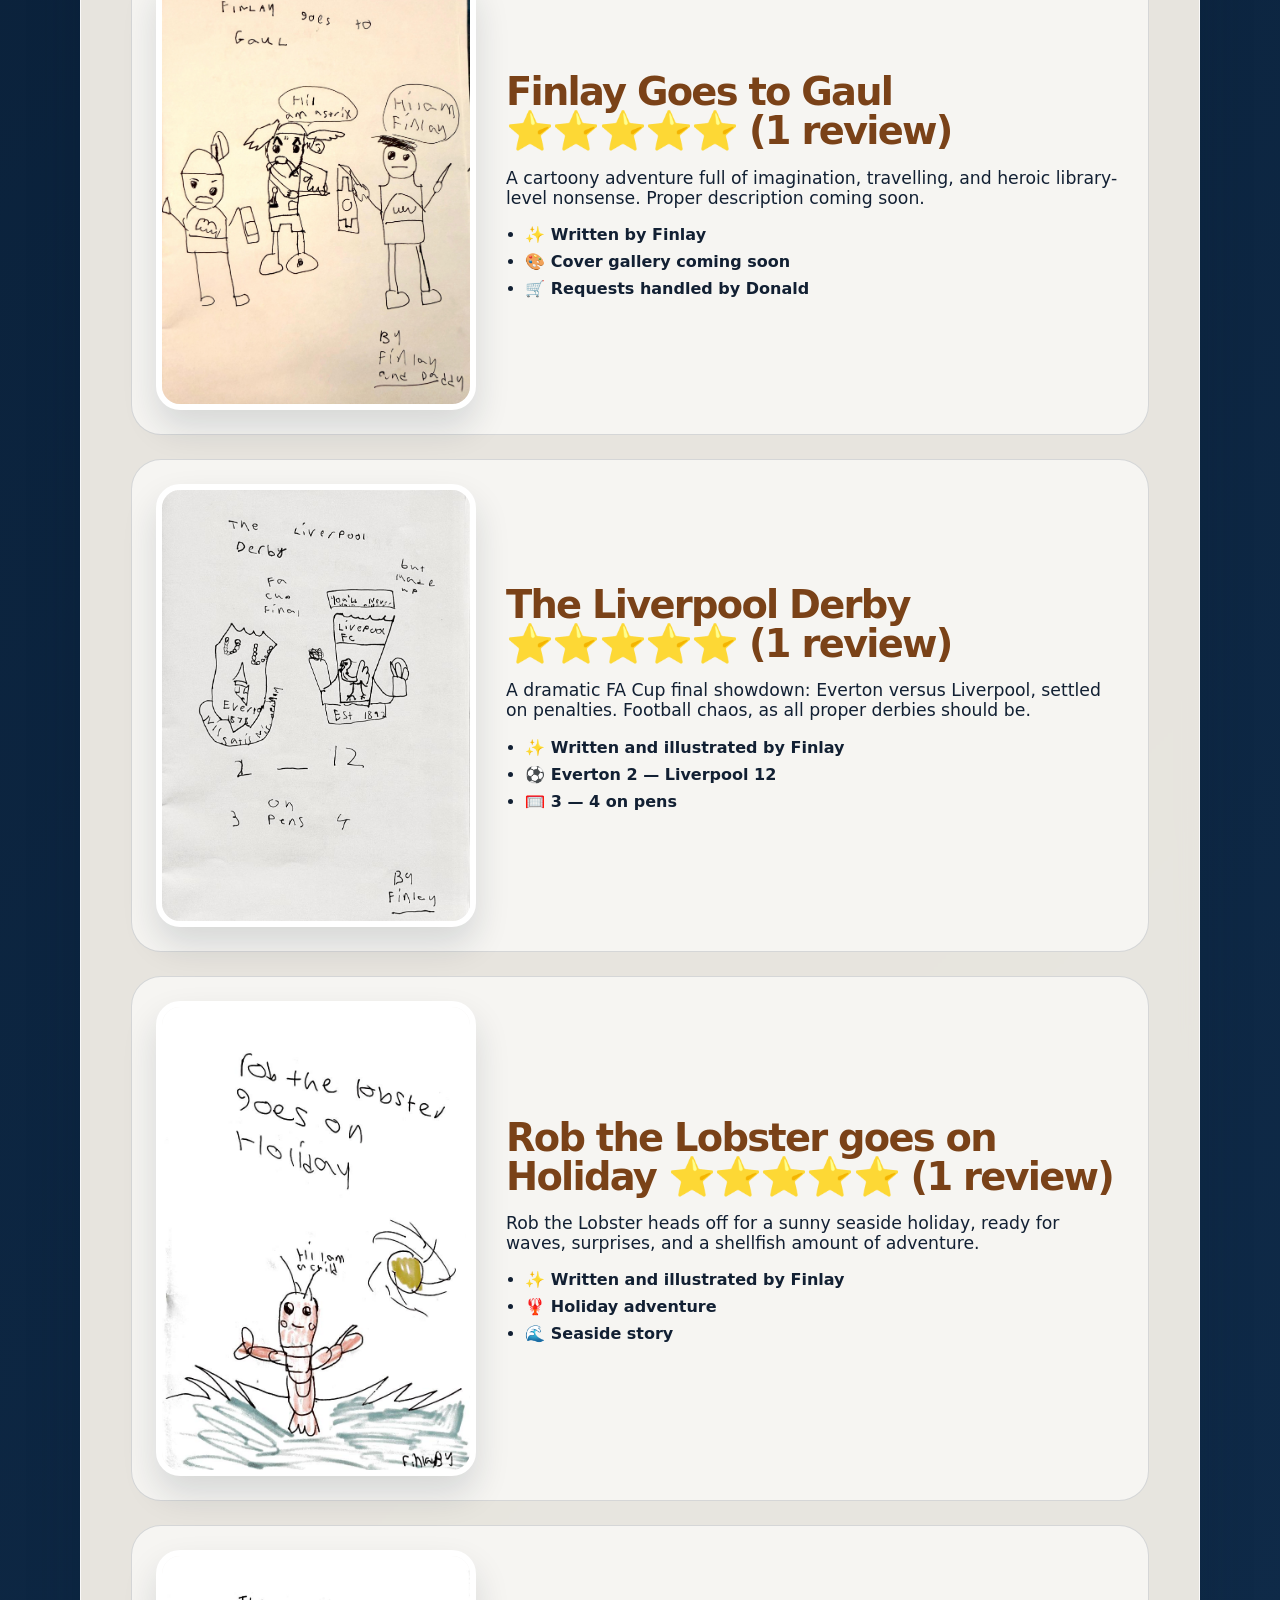
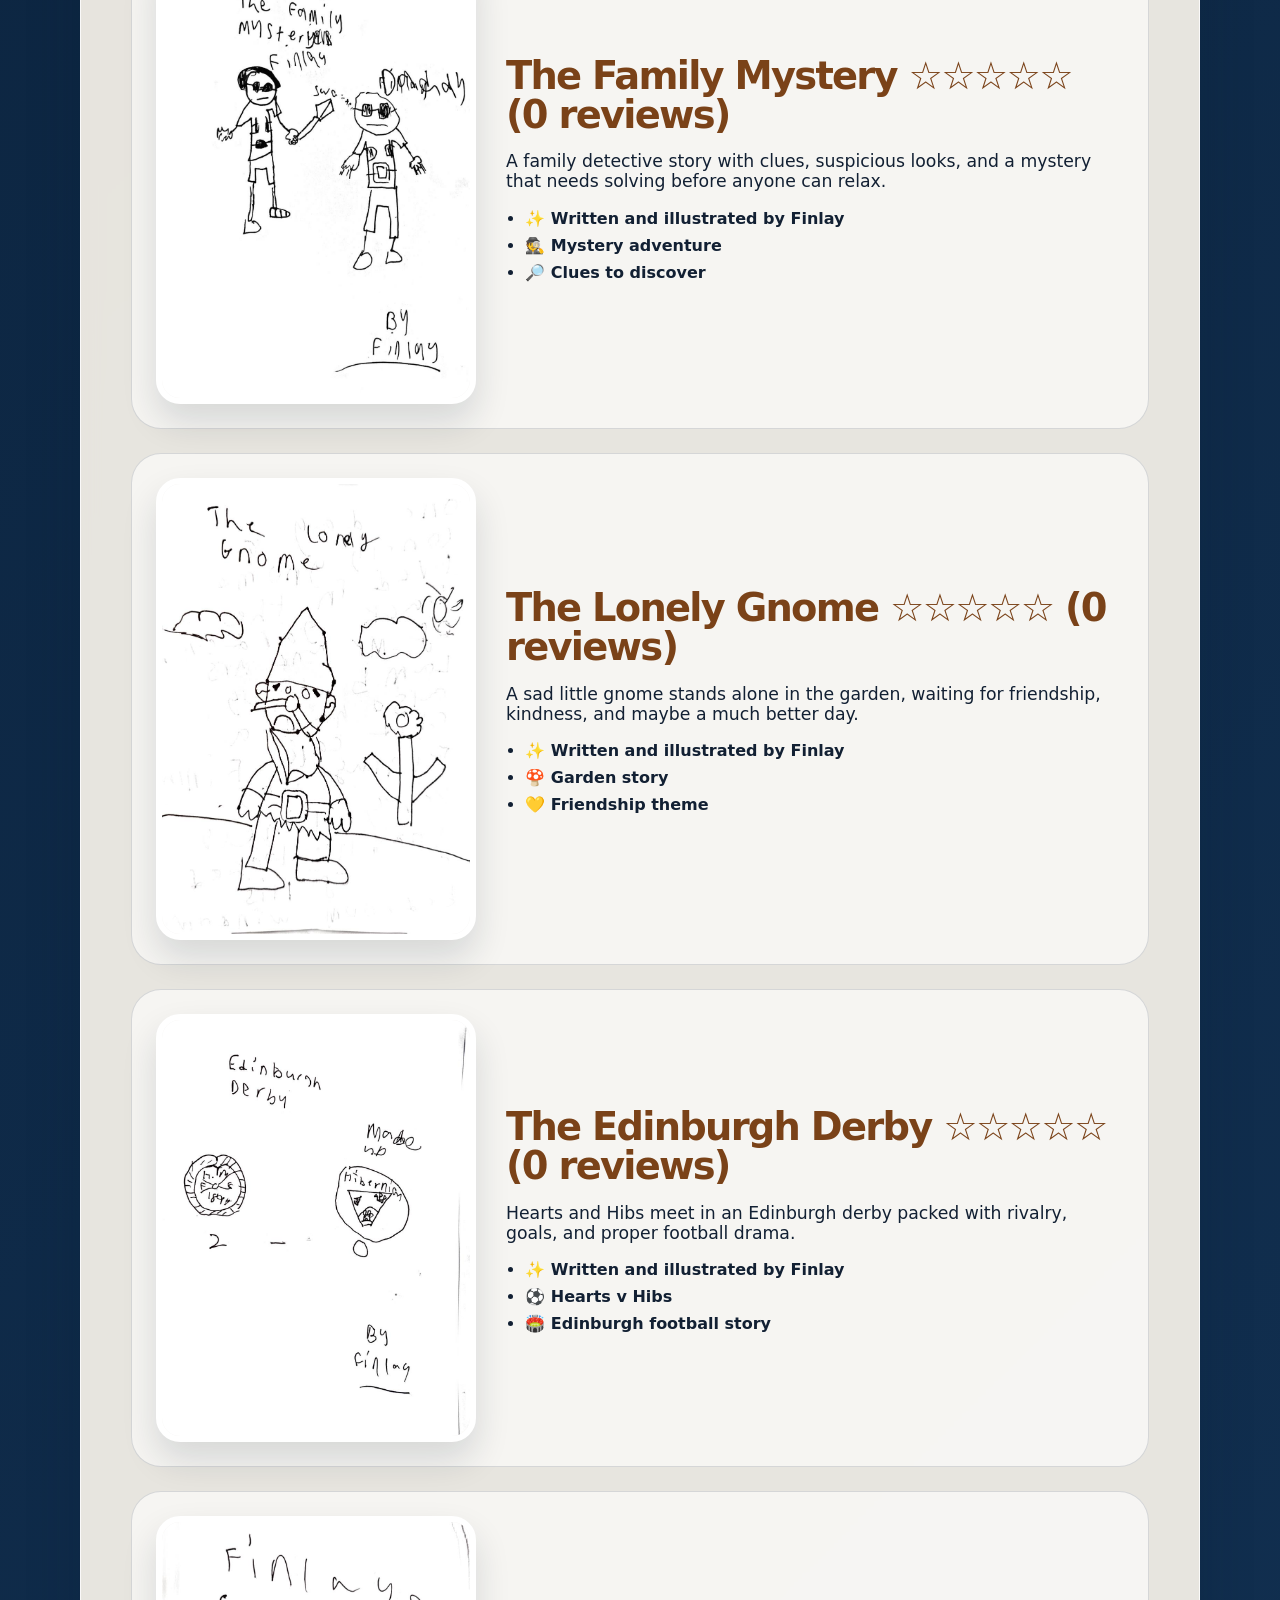
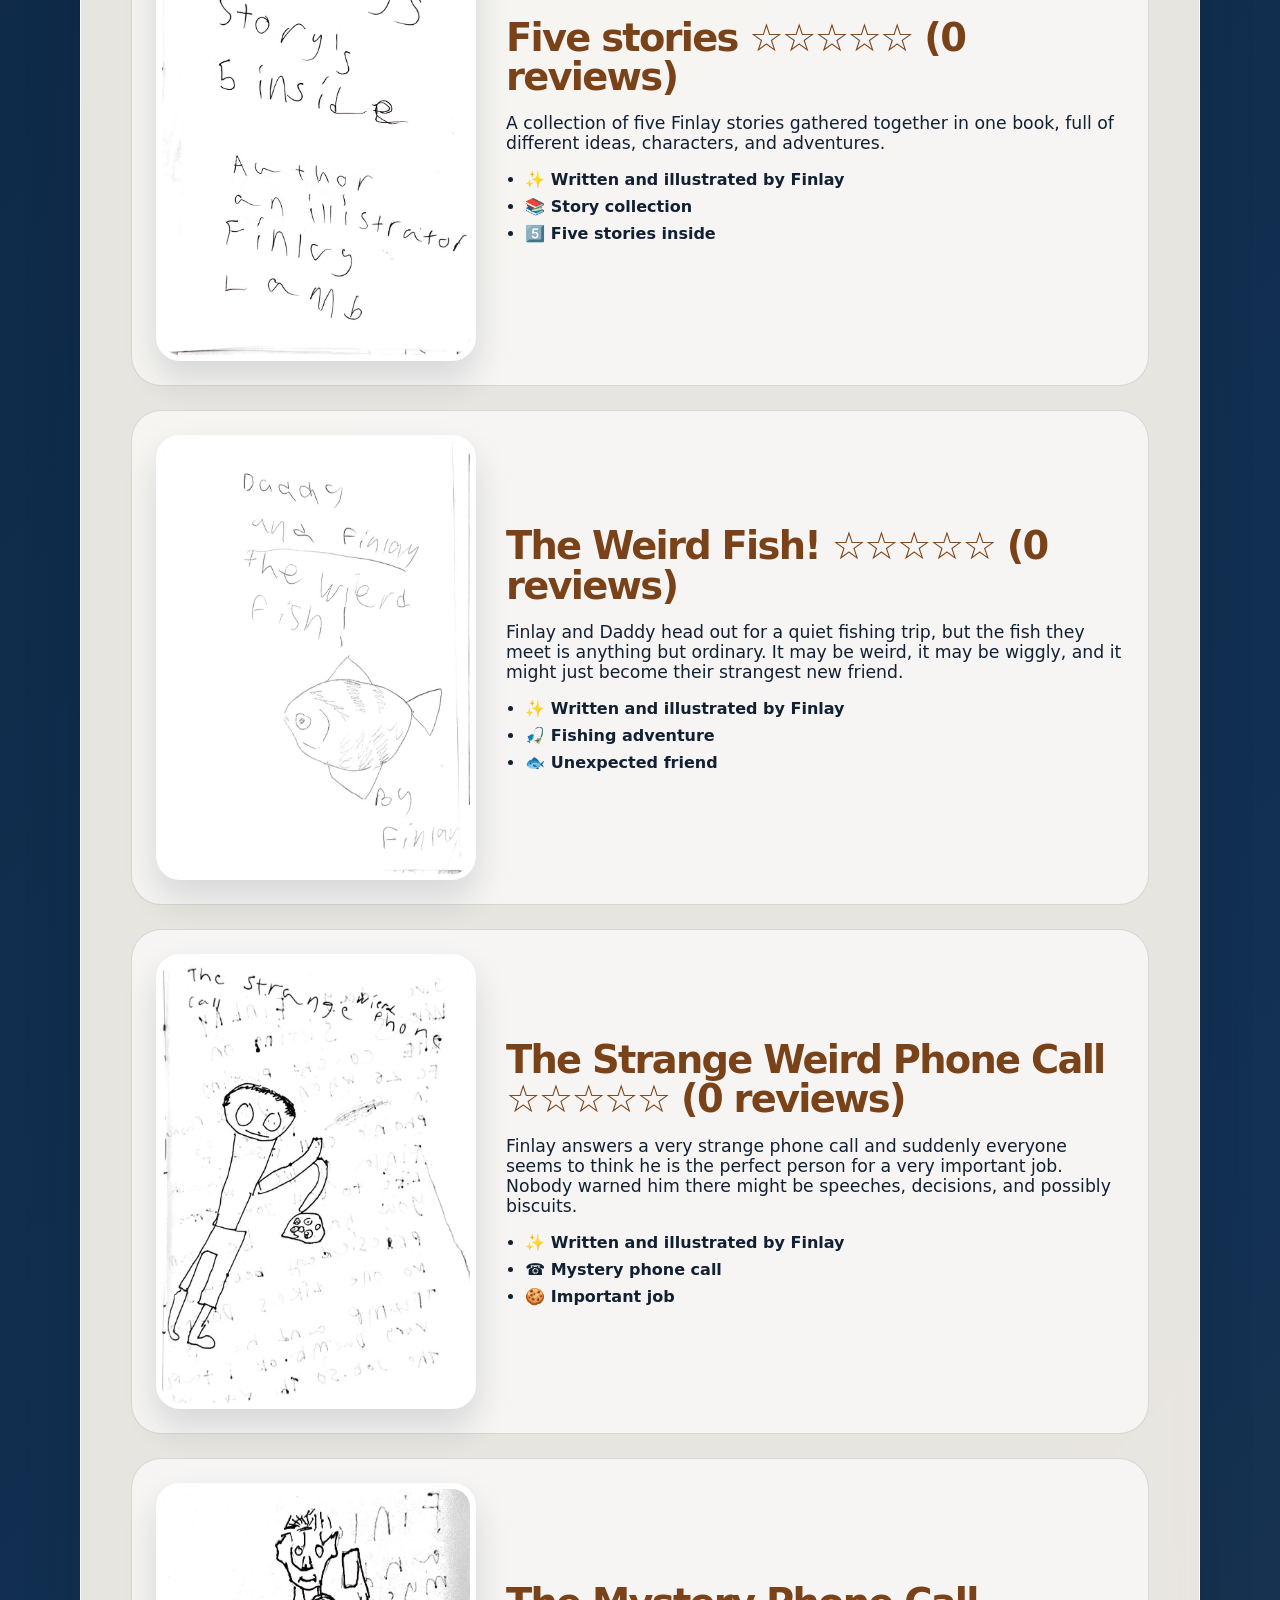
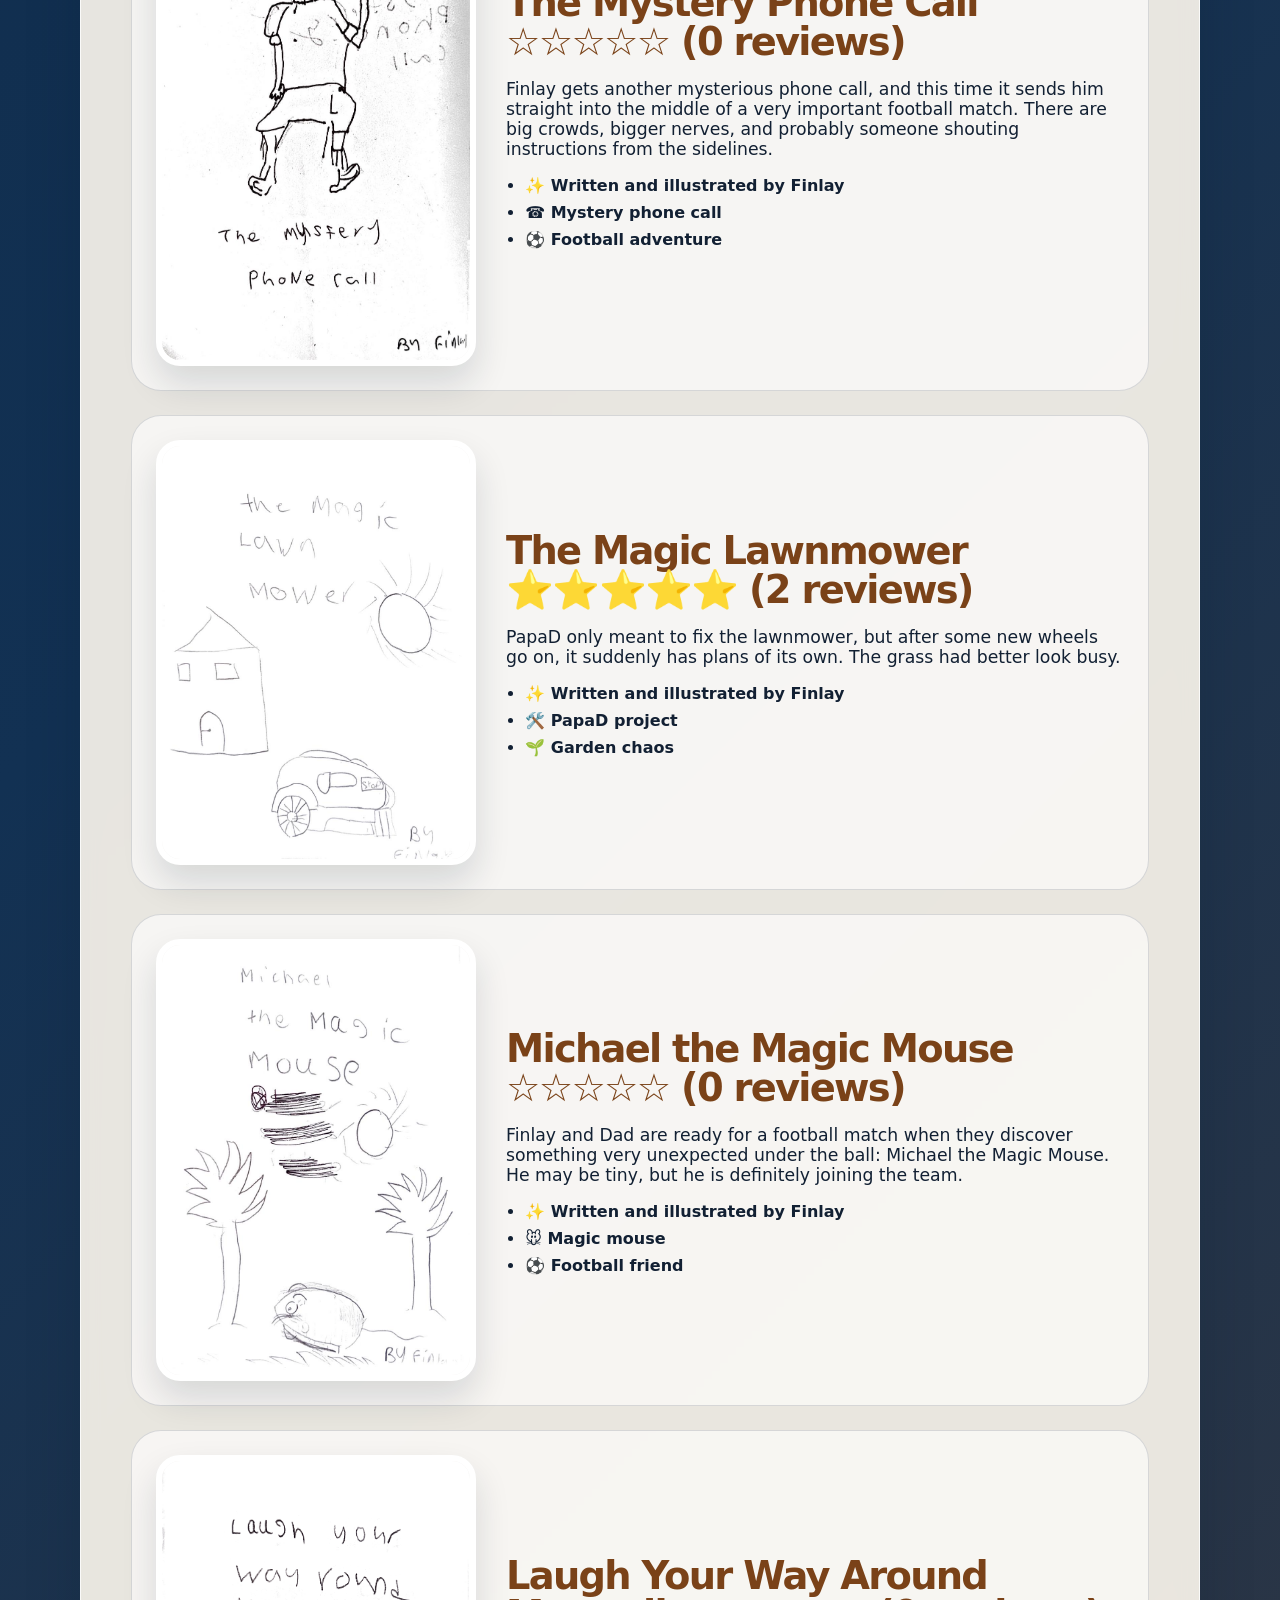
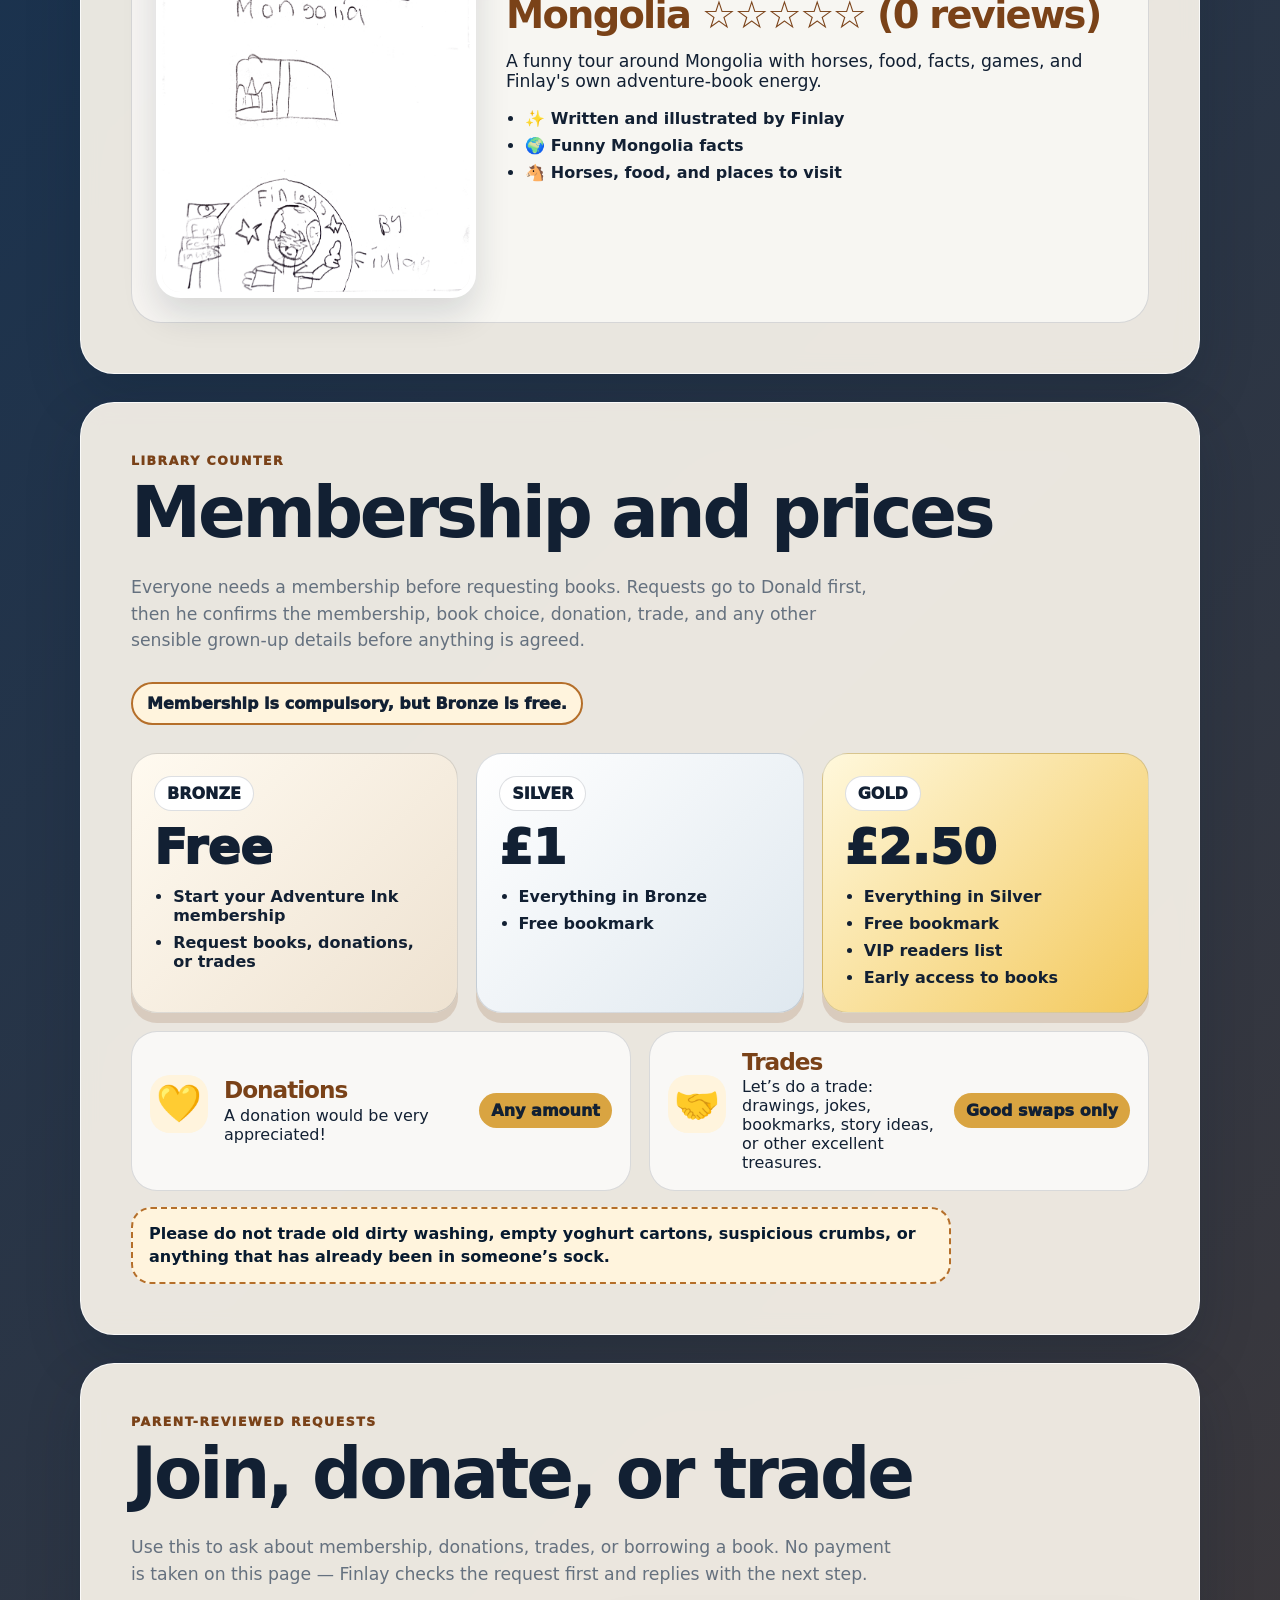
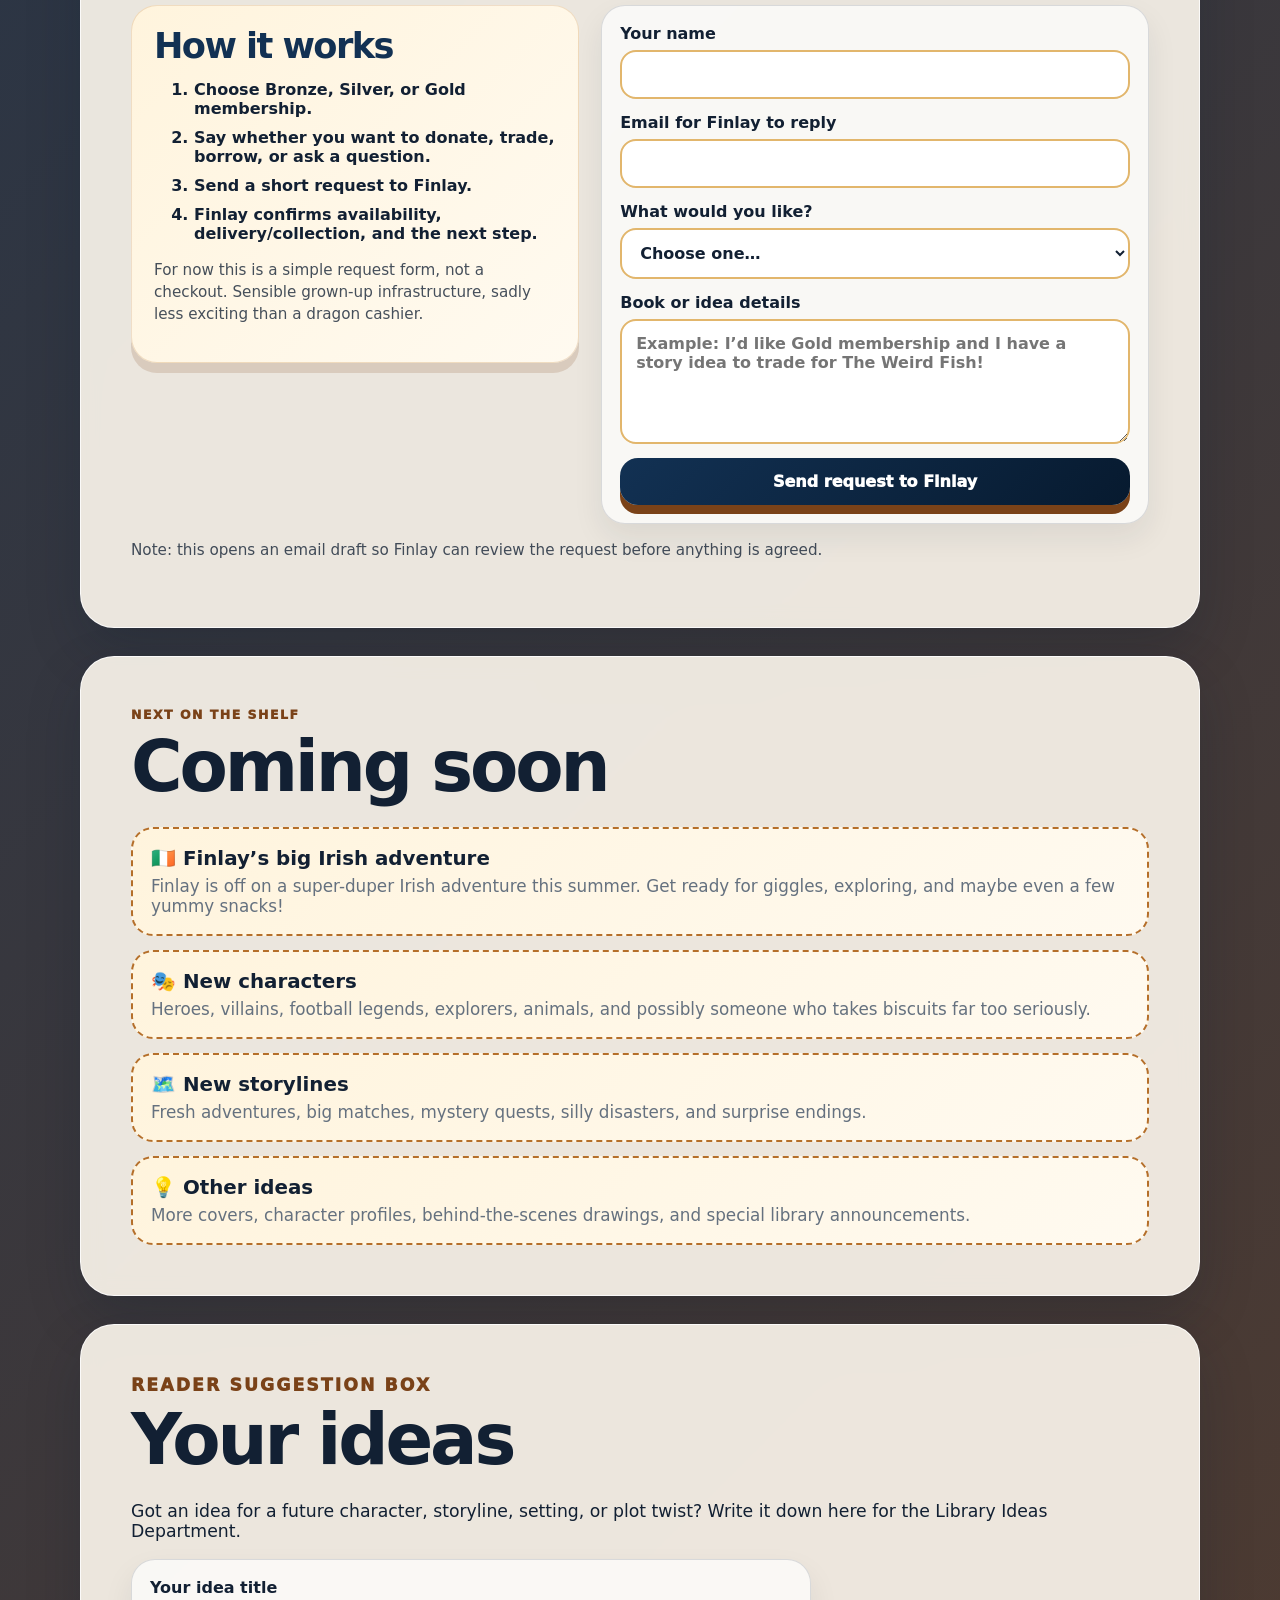
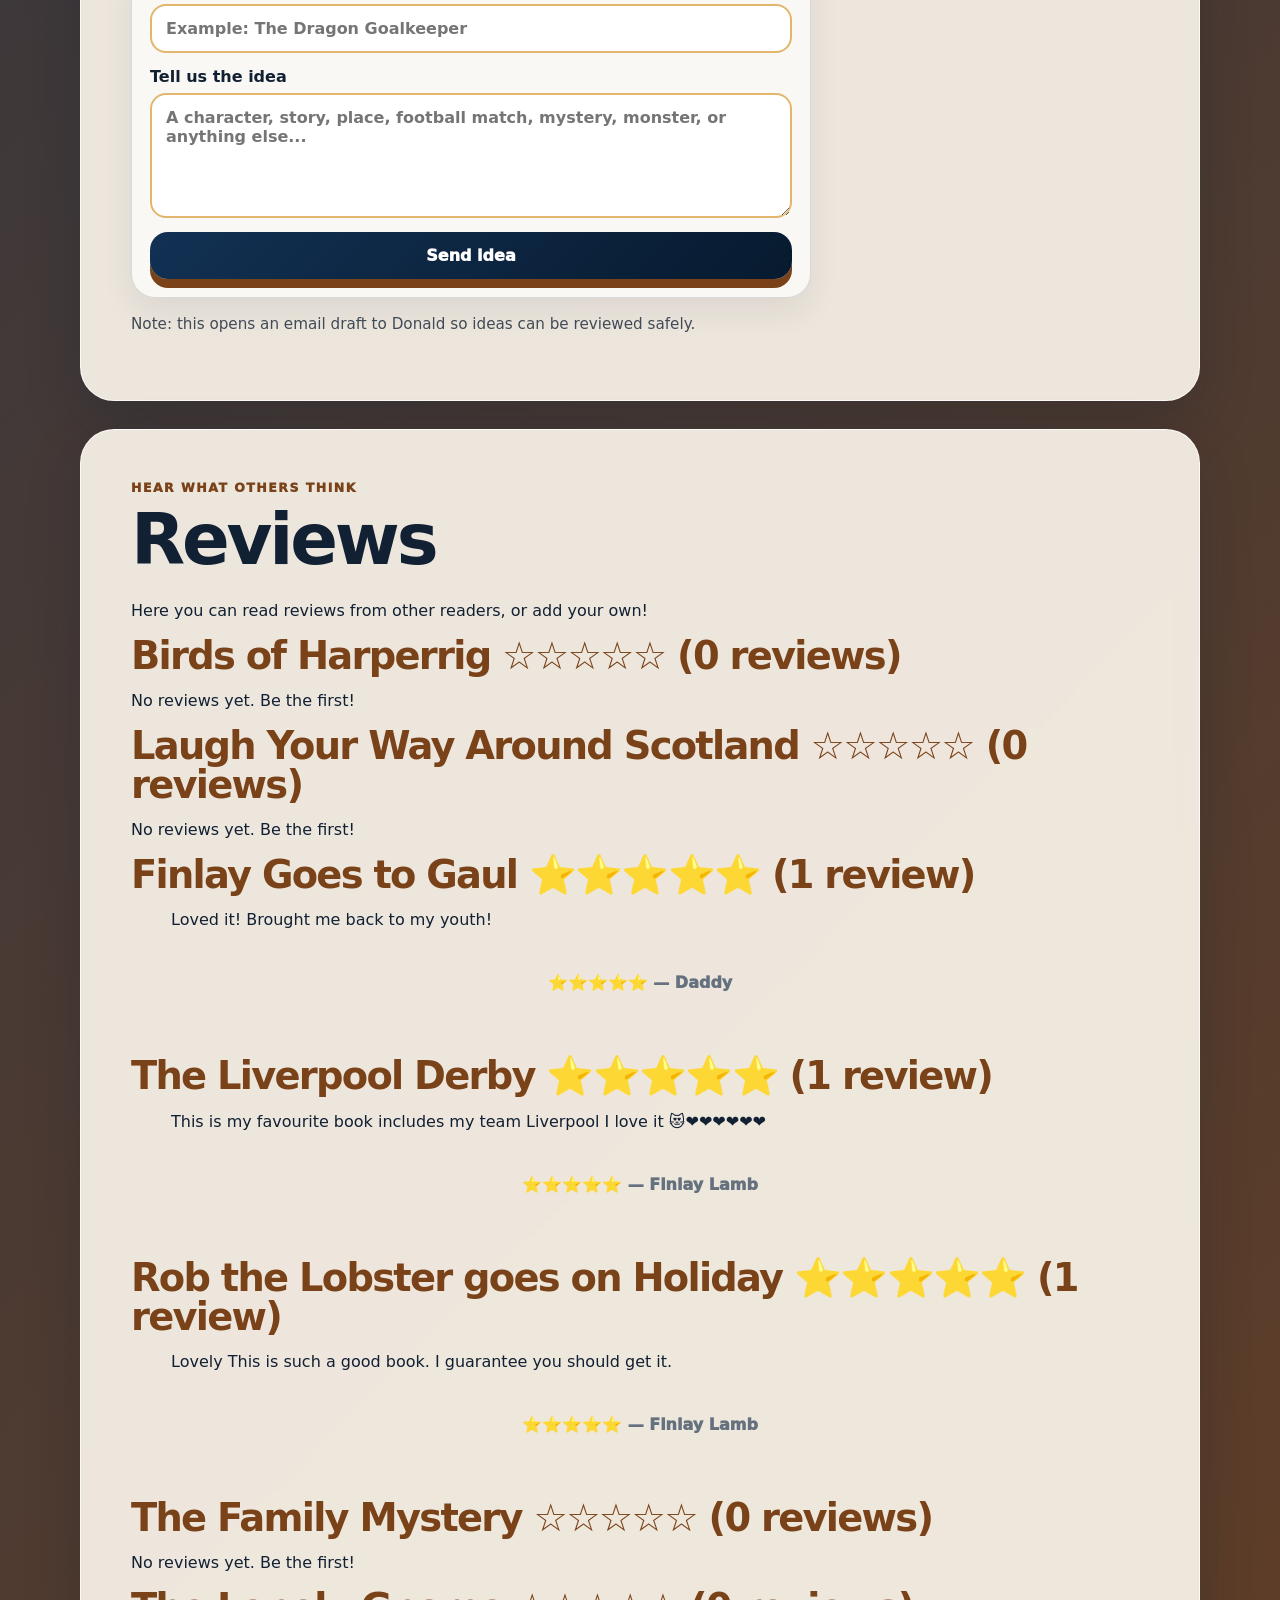
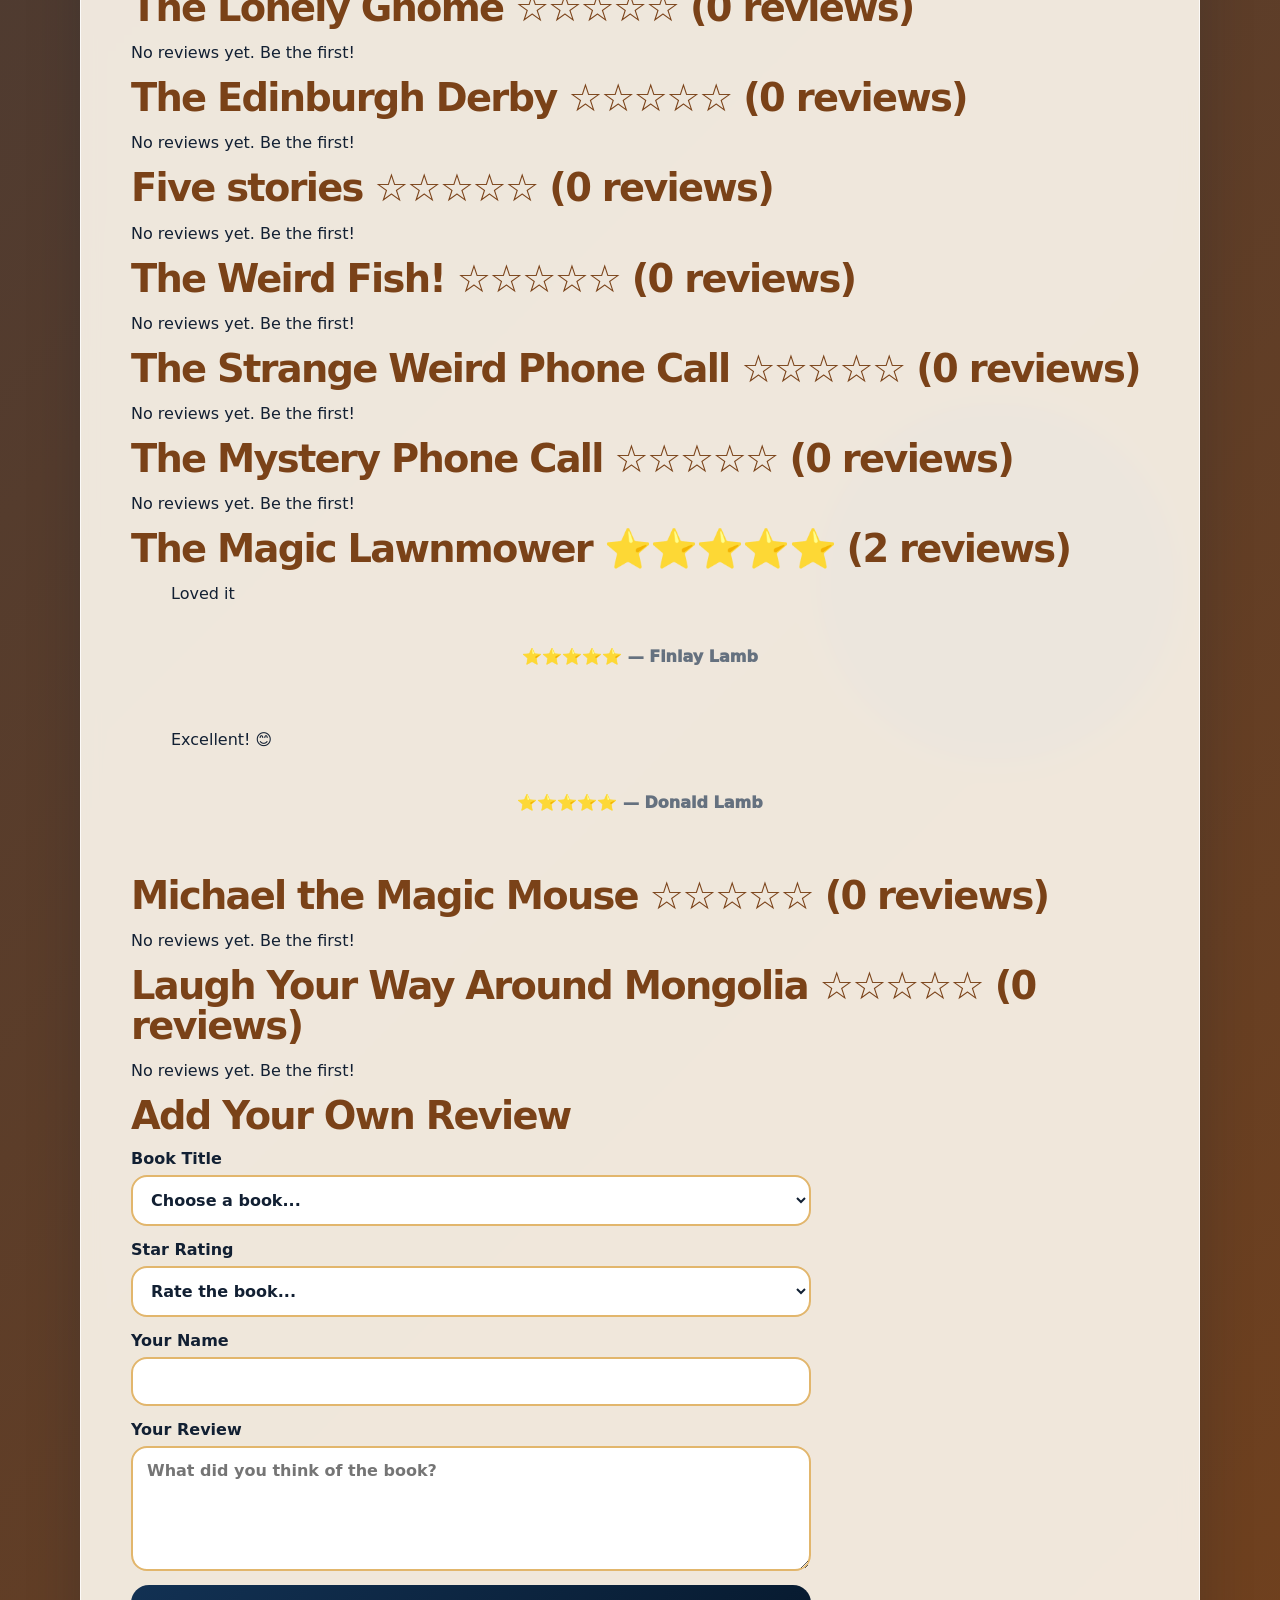
==== commit b51507a1: "Fix book reader sizing on iPad" ====
--- a/index.html
+++ b/index.html
@@ -5,7 +5,7 @@
   <meta name="viewport" content="width=device-width, initial-scale=1" />
   <meta name="description" content="Adventure Ink Books — a fun place for stories, book covers, updates, and creative projects." />
   <title>Adventure Ink Books</title>
-  <link rel="stylesheet" href="styles.css?v=book-month-20260717-3" />
+  <link rel="stylesheet" href="styles.css?v=reader-ios-20260717-1" />
 </head>
 <body>
   <header class="hero">
--- a/styles.css
+++ b/styles.css
@@ -627,7 +627,15 @@
   inset: 0;
   z-index: 20;
   display: grid;
-  place-items: center;
+  align-items: start;
+  justify-items: center;
+  height: 100vh;
+  height: 100svh;
+  min-height: 100vh;
+  min-height: 100svh;
+  overflow-y: auto;
+  touch-action: pan-y;
+  -webkit-overflow-scrolling: touch;
   padding: clamp(12px, 3vw, 28px);
   background: rgba(7, 26, 47, .86);
 }
@@ -636,10 +644,10 @@
 }
 .reader-shell {
   display: grid;
-  grid-template-rows: auto minmax(0, 1fr) auto;
+  grid-template-rows: auto auto auto;
   gap: 16px;
   width: min(980px, 100%);
-  max-height: min(920px, calc(100vh - 24px));
+  max-height: none;
   padding: clamp(14px, 2vw, 22px);
   border: 1px solid rgba(255,250,240,.72);
   border-radius: 30px;
@@ -669,7 +677,8 @@
 .reader-page-frame img {
   display: block;
   max-width: 100%;
-  max-height: min(68vh, 680px);
+  max-height: min(58vh, 640px);
+  max-height: min(58svh, 640px);
   object-fit: contain;
   border: 8px solid white;
   border-radius: 24px;
@@ -707,6 +716,10 @@
   }
   .reader-close {
     width: 100%;
+  }
+  .reader-page-frame img {
+    max-height: min(48vh, 620px);
+    max-height: min(48svh, 620px);
   }
 }
 
@@ -726,4 +739,8 @@
     display: grid;
     grid-template-columns: 1fr 1fr;
   }
-}
+  .reader-page-frame img {
+    max-height: min(44vh, 560px);
+    max-height: min(44svh, 560px);
+  }
+}
